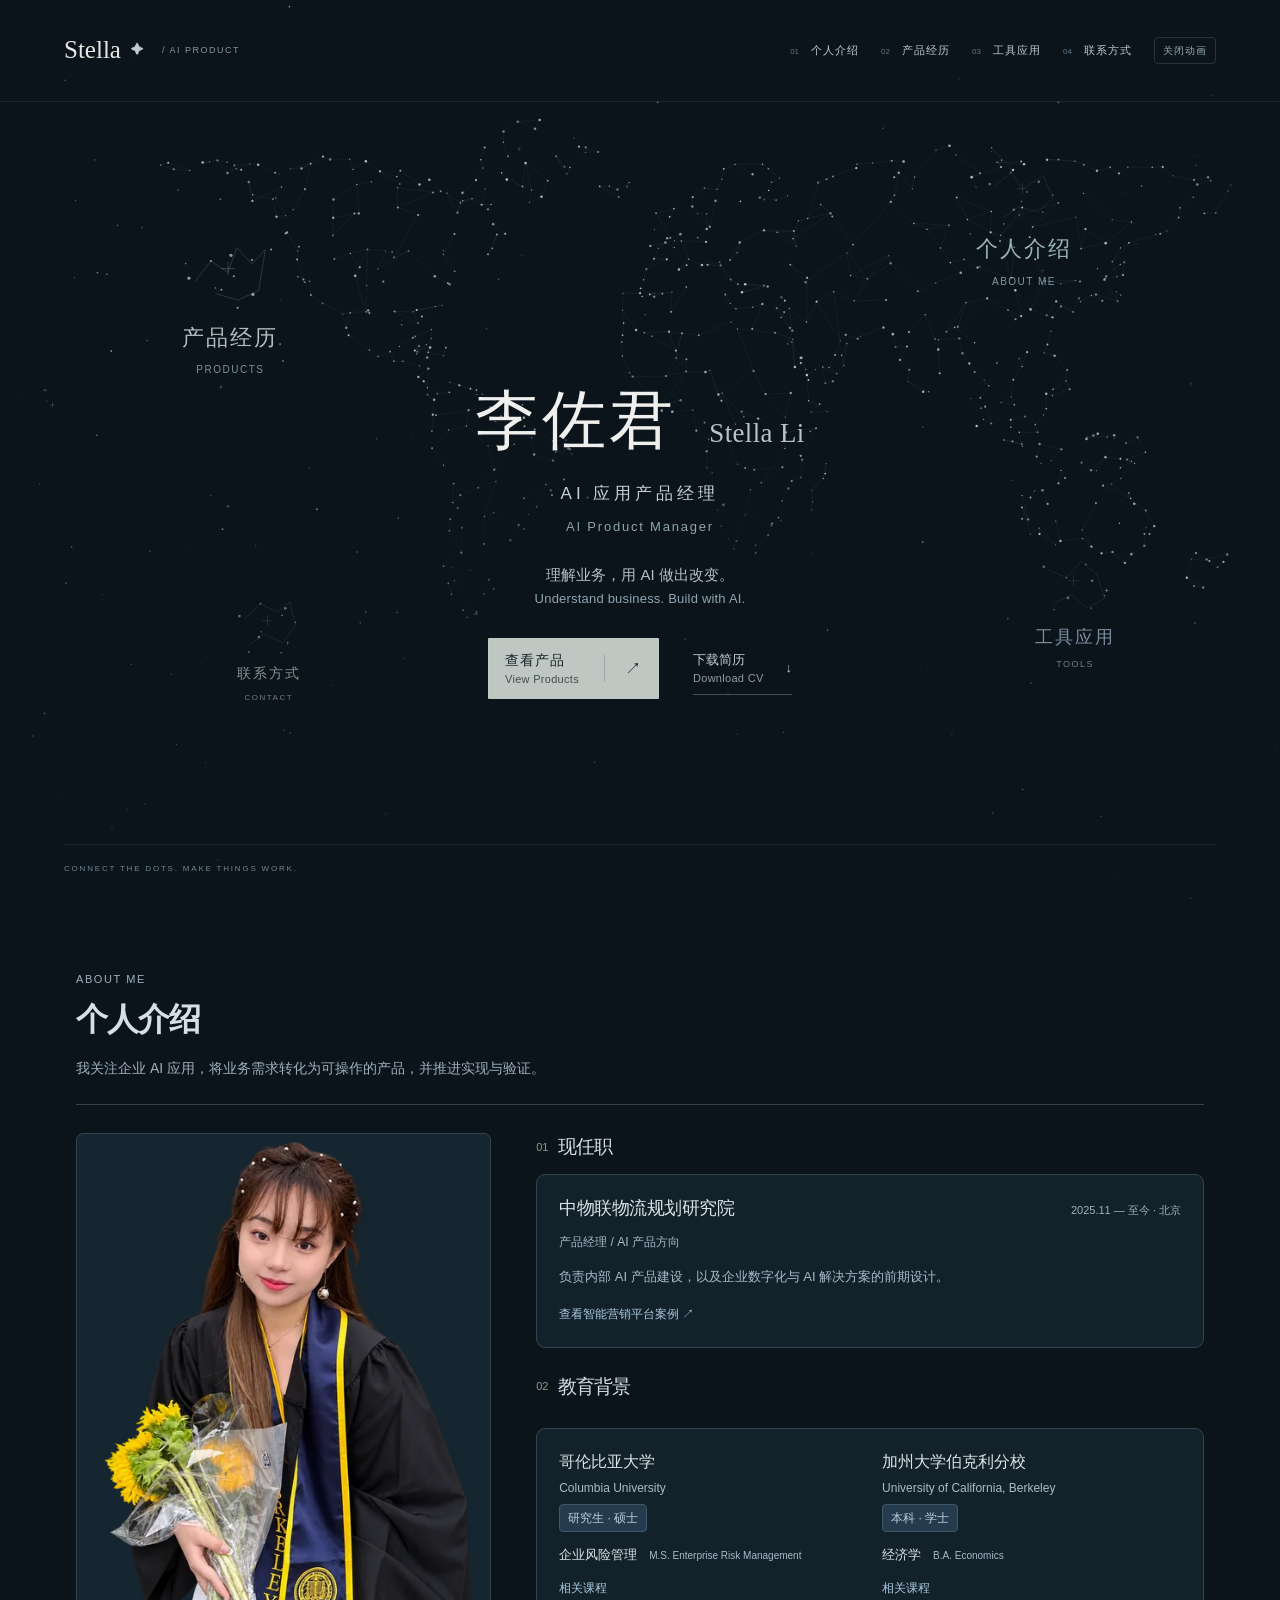
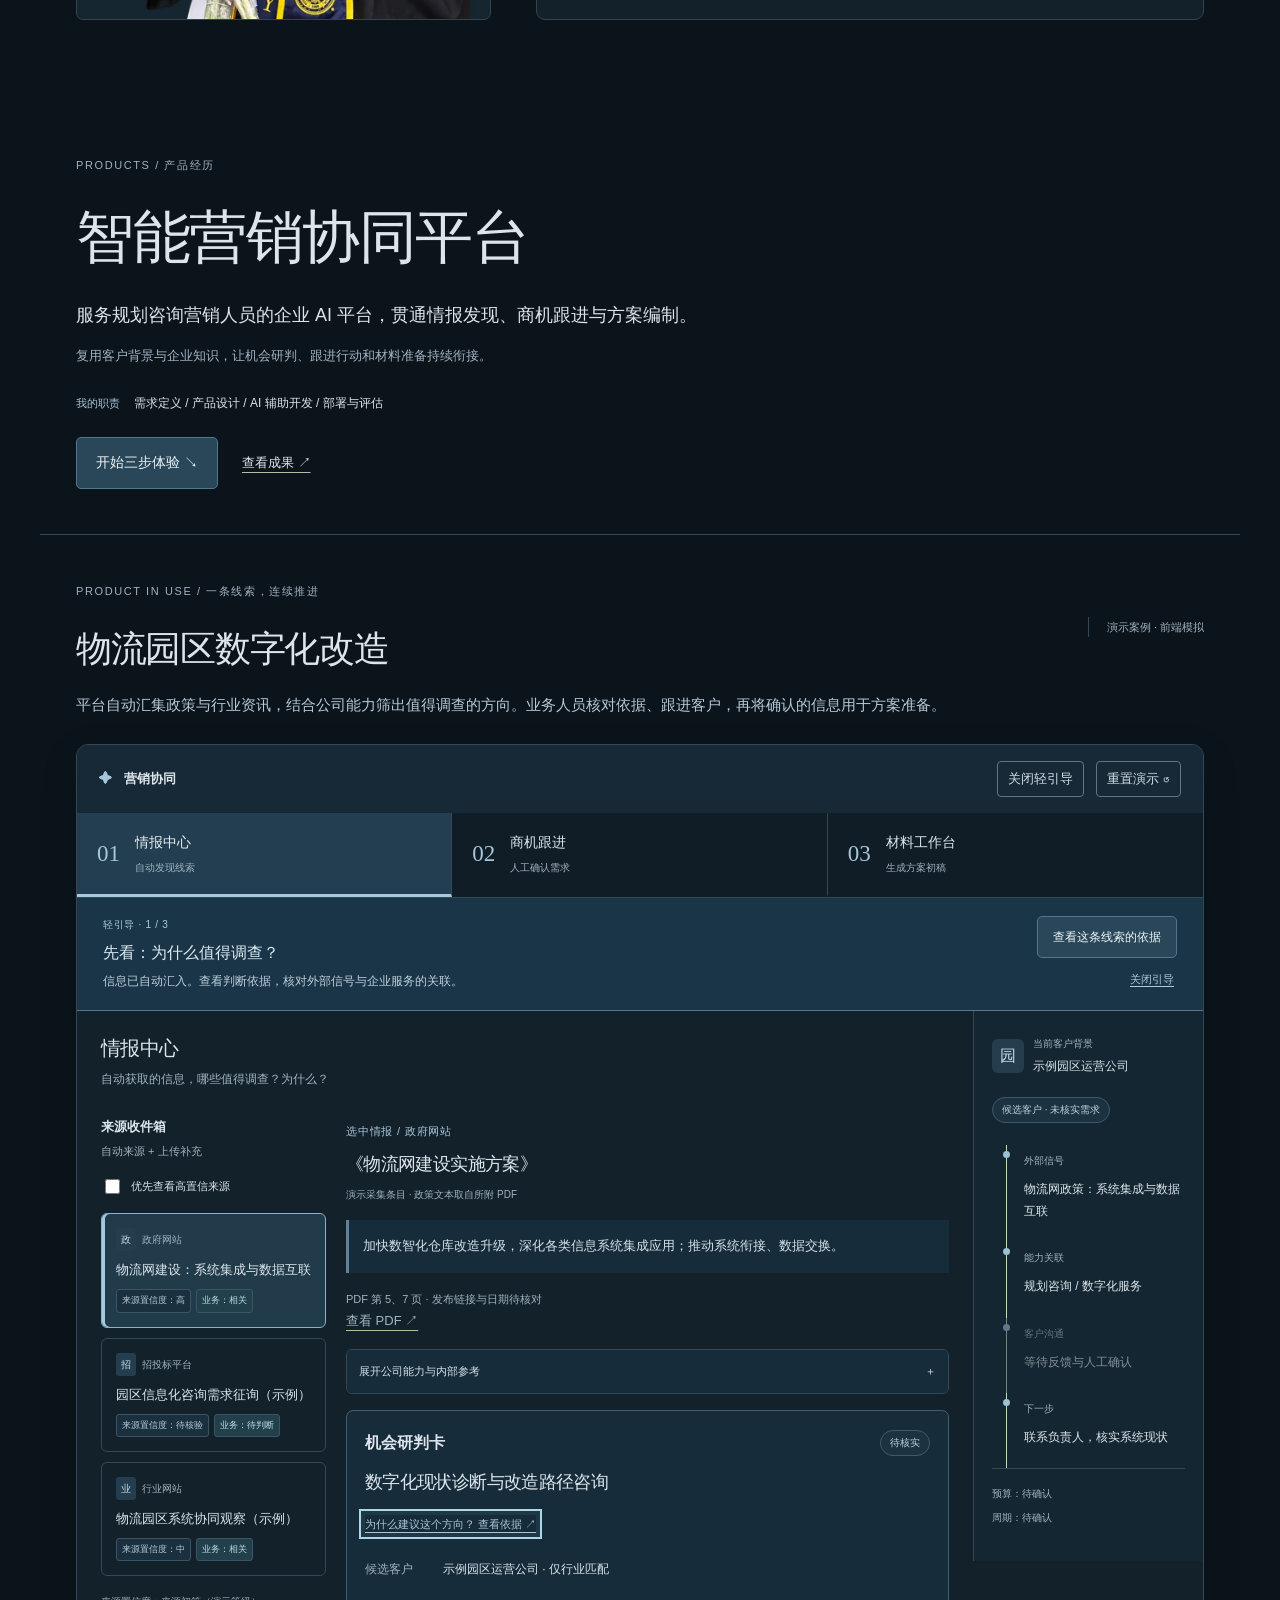
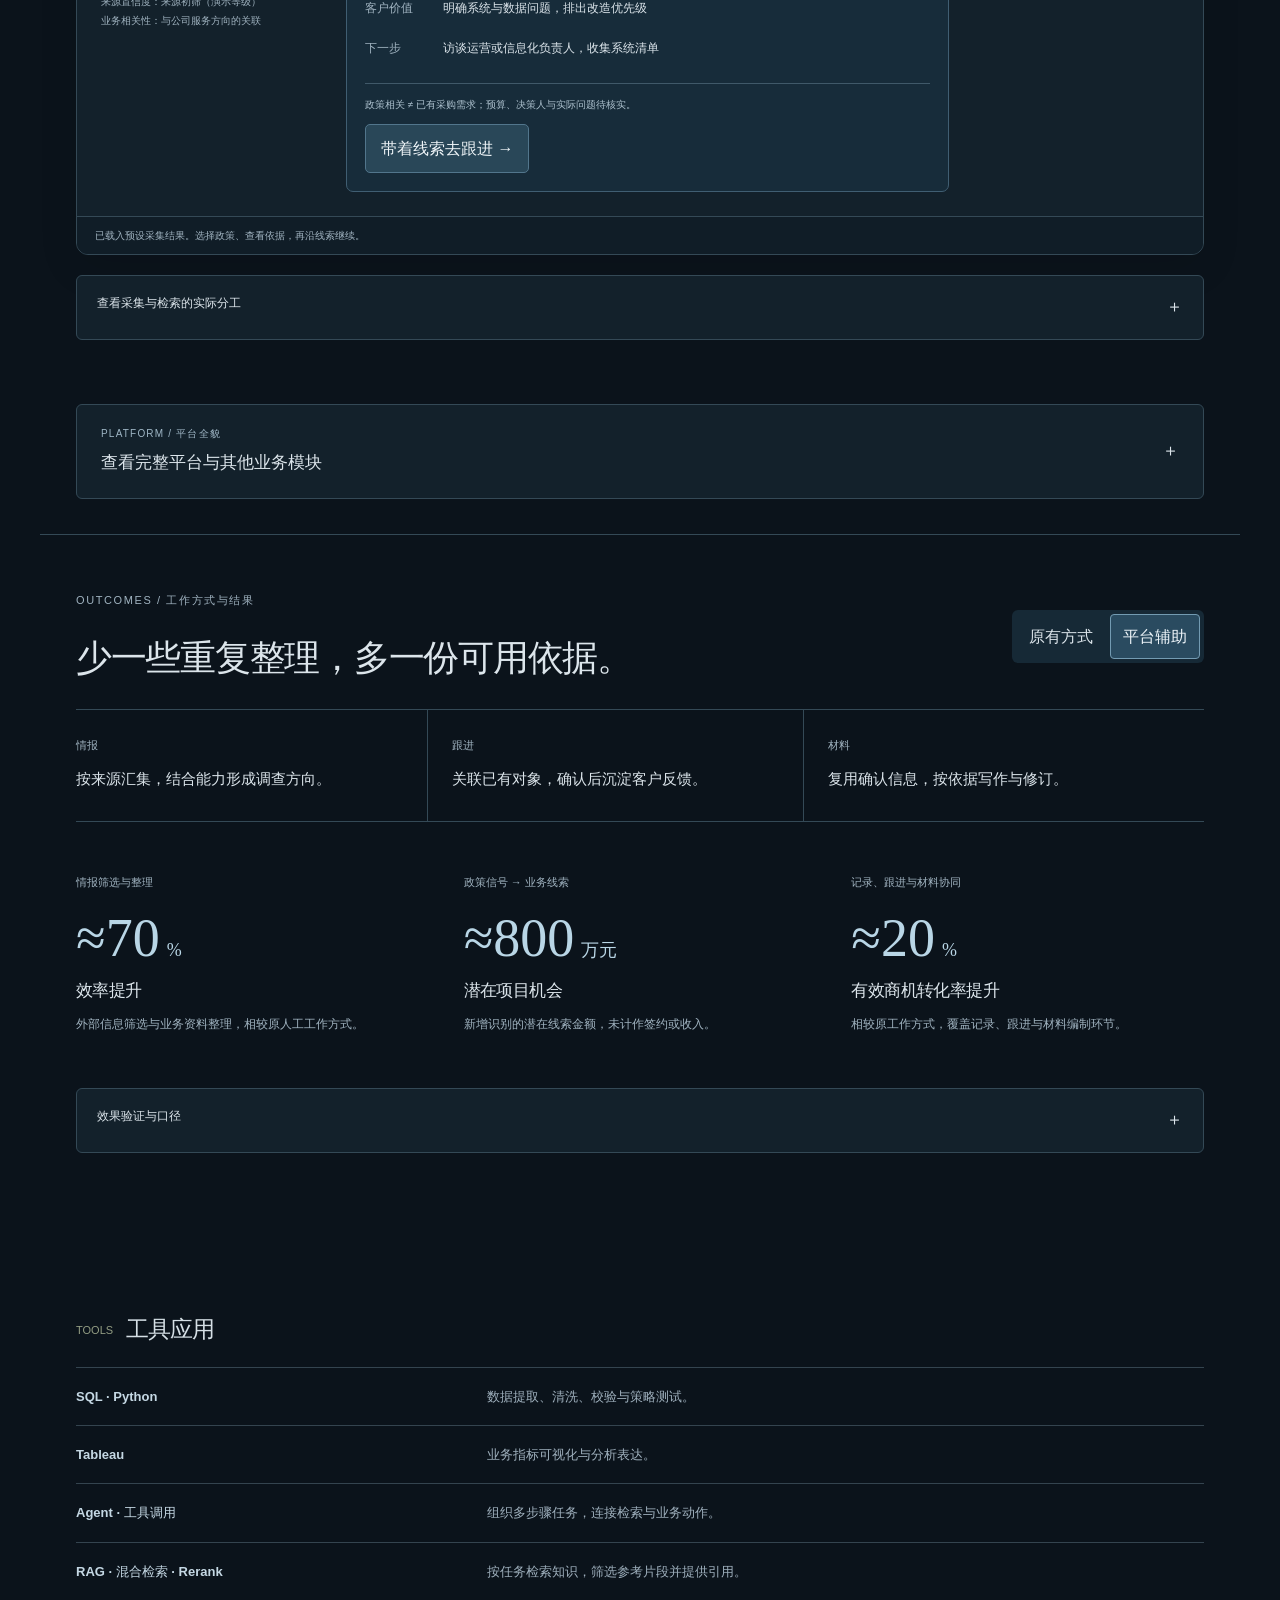
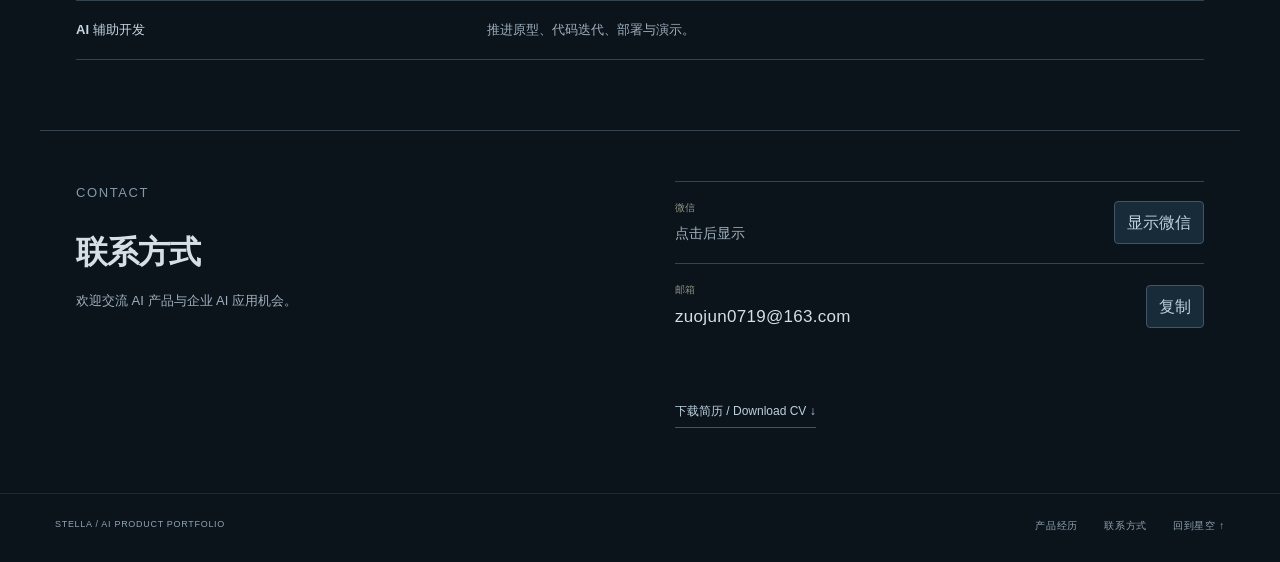
==== index.html @ 76b5fd9e "Add contextual light guidance for first-time portfolio demo readers" ====
<!DOCTYPE html>

<html lang="zh-CN"><head><meta charset="utf-8"/><meta content="width=device-width,initial-scale=1" name="viewport"/><meta content="李佐君 Stella 的 AI 产品作品集。了解我的背景、产品思考与智能营销协同平台实践。" name="description"/><title>李佐君 Stella · AI 产品作品集</title><link href="data:image/svg+xml,%3Csvg xmlns='http://www.w3.org/2000/svg' viewBox='0 0 100 100'%3E%3Crect width='100' height='100' rx='25' fill='%23152536'/%3E%3Ctext x='50' y='68' text-anchor='middle' font-size='65' fill='%23d1f288'%3ES%3C/text%3E%3C/svg%3E" rel="icon"/><link href="style.css" rel="stylesheet"/><link href="theme.css" rel="stylesheet"/><link href="case-study.css" rel="stylesheet"/><link href="profile.css" rel="stylesheet"/><link href="star-cover.css" rel="stylesheet"/><link href="mist-theme.css" rel="stylesheet"/><link href="single-page.css?v=20261027-light-guide" rel="stylesheet"/></head>
<body class="cover-page star-home single-page"><a class="sky-skip" href="#main">跳转至主要内容</a><div aria-hidden="true" class="star-layer"><canvas id="world-stars"></canvas></div><main id="main"><div class="night-stage" id="night-stage"><header class="sky-header"><button aria-label="Stella 标识：查看 S 星座彩蛋" class="sky-brand" id="constellation-mark"><span>Stella</span><i aria-hidden="true">✦</i><small>/ AI PRODUCT</small></button><nav aria-label="首页导航"><a href="#about-me"><span>01</span> 个人介绍</a><a href="#case"><span>02</span> 产品经历</a><a href="#tools"><span>03</span> 工具应用</a><a href="#contact"><span>04</span> 联系方式</a></nav></header><section aria-label="世界星图封面" class="sky-hero"><div class="sky-copy"><h1>李佐君 <span>Stella Li</span></h1><p class="sky-role">AI 应用产品经理<span lang="en">AI Product Manager</span></p><div class="sky-intro"><p>理解业务，用 AI 做出改变。<span lang="en">Understand business. Build with AI.</span></p></div><div class="sky-actions"><a class="sky-primary" href="#case"><strong class="action-copy">查看产品<small lang="en">View Products</small></strong><span>↗</span></a><a class="sky-resume" download="李佐君-中文简历.pdf" href="assets/stella-product-manager-resume.pdf?v=20261027"><strong class="action-copy">下载简历<small lang="en">Download CV</small></strong><span>↓</span></a></div></div><nav aria-label="探索个人作品集" class="star-portals"><a aria-label="联系方式" class="star-portal portal-career portal-contact" href="#contact"><svg aria-hidden="true" class="portal-starmap" viewbox="0 0 100 90"><path d="M18 35 L39 15 L61 26 L77 13 L84 43 L68 65 L43 54 L24 69"></path><circle cx="18" cy="35" r="1.7" style="--scatter-x:-6px;--scatter-y:-4px"></circle><circle cx="39" cy="15" r="1.1" style="--scatter-x:0px;--scatter-y:0px"></circle><circle cx="61" cy="26" r="1.1" style="--scatter-x:6px;--scatter-y:4px"></circle><circle cx="77" cy="13" r="1.7" style="--scatter-x:-6px;--scatter-y:8px"></circle><circle cx="84" cy="43" r="1.1" style="--scatter-x:0px;--scatter-y:-4px"></circle><circle cx="68" cy="65" r="1.1" style="--scatter-x:6px;--scatter-y:0px"></circle><circle cx="43" cy="54" r="1.7" style="--scatter-x:-6px;--scatter-y:4px"></circle><circle cx="24" cy="69" r="1.1" style="--scatter-x:0px;--scatter-y:8px"></circle><path class="portal-spark" d="M48 30v14M41 37h14"></path></svg><span class="portal-label"><b>联系方式</b><small>CONTACT</small></span><span aria-hidden="true" class="portal-enter">↗</span></a><a aria-label="产品经历" class="star-portal portal-projects" href="#case"><svg aria-hidden="true" class="portal-starmap" viewbox="0 0 100 90"><path d="M13 51 L30 29 L48 41 L57 15 L73 32 L87 17 L80 60 L58 70 L35 63"></path><circle cx="13" cy="51" r="1.7" style="--scatter-x:-6px;--scatter-y:-4px"></circle><circle cx="30" cy="29" r="1.1" style="--scatter-x:0px;--scatter-y:0px"></circle><circle cx="48" cy="41" r="1.1" style="--scatter-x:6px;--scatter-y:4px"></circle><circle cx="57" cy="15" r="1.7" style="--scatter-x:-6px;--scatter-y:8px"></circle><circle cx="73" cy="32" r="1.1" style="--scatter-x:0px;--scatter-y:-4px"></circle><circle cx="87" cy="17" r="1.1" style="--scatter-x:6px;--scatter-y:0px"></circle><circle cx="80" cy="60" r="1.7" style="--scatter-x:-6px;--scatter-y:4px"></circle><circle cx="58" cy="70" r="1.1" style="--scatter-x:0px;--scatter-y:8px"></circle><circle cx="35" cy="63" r="1.1" style="--scatter-x:6px;--scatter-y:-4px"></circle><path class="portal-spark" d="M48 30v14M41 37h14"></path></svg><span class="portal-label"><b>产品经历</b><small>PRODUCTS</small></span><span aria-hidden="true" class="portal-enter">↗</span></a><a aria-label="工具应用" class="star-portal portal-tools" href="#tools"><svg aria-hidden="true" class="portal-starmap" viewbox="0 0 100 90"><path d="M16 23 L39 33 L58 12 L78 29 L88 60 L65 72 L47 55 L23 66"></path><circle cx="16" cy="23" r="1.7" style="--scatter-x:-6px;--scatter-y:-4px"></circle><circle cx="39" cy="33" r="1.1" style="--scatter-x:0px;--scatter-y:0px"></circle><circle cx="58" cy="12" r="1.1" style="--scatter-x:6px;--scatter-y:4px"></circle><circle cx="78" cy="29" r="1.7" style="--scatter-x:-6px;--scatter-y:8px"></circle><circle cx="88" cy="60" r="1.1" style="--scatter-x:0px;--scatter-y:-4px"></circle><circle cx="65" cy="72" r="1.1" style="--scatter-x:6px;--scatter-y:0px"></circle><circle cx="47" cy="55" r="1.7" style="--scatter-x:-6px;--scatter-y:4px"></circle><circle cx="23" cy="66" r="1.1" style="--scatter-x:0px;--scatter-y:8px"></circle><path class="portal-spark" d="M48 30v14M41 37h14"></path></svg><span class="portal-label"><b>工具应用</b><small>TOOLS</small></span><span aria-hidden="true" class="portal-enter">↗</span></a><a aria-label="个人介绍" class="star-portal portal-capabilities portal-personal" href="#about-me"><svg aria-hidden="true" class="portal-starmap" viewbox="0 0 100 90"><path d="M12 35 L33 16 L48 37 L75 20 L87 49 L68 67 L43 60 L24 74"></path><circle cx="12" cy="35" r="1.7" style="--scatter-x:-6px;--scatter-y:-4px"></circle><circle cx="33" cy="16" r="1.1" style="--scatter-x:0px;--scatter-y:0px"></circle><circle cx="48" cy="37" r="1.1" style="--scatter-x:6px;--scatter-y:4px"></circle><circle cx="75" cy="20" r="1.7" style="--scatter-x:-6px;--scatter-y:8px"></circle><circle cx="87" cy="49" r="1.1" style="--scatter-x:0px;--scatter-y:-4px"></circle><circle cx="68" cy="67" r="1.1" style="--scatter-x:6px;--scatter-y:0px"></circle><circle cx="43" cy="60" r="1.7" style="--scatter-x:-6px;--scatter-y:4px"></circle><circle cx="24" cy="74" r="1.1" style="--scatter-x:0px;--scatter-y:8px"></circle><path class="portal-spark" d="M48 30v14M41 37h14"></path></svg><span class="portal-label"><b>个人介绍</b><small>ABOUT ME</small></span><span aria-hidden="true" class="portal-enter">↗</span></a></nav><div class="sky-bottom"><span>CONNECT THE DOTS. MAKE THINGS WORK.</span></div><p aria-live="polite" class="sr-only" id="sky-status" role="status"></p><p aria-hidden="true" class="sky-touch-hint">轻触星空，发现关联</p></section></div><section aria-label="个人介绍" class="single-profile" id="about-me"><div class="wrap profile-pages single-profile-wrap"><section id="career"><div class="detail-heading about-profile-heading"><p class="eyebrow">ABOUT ME</p><h2>个人介绍</h2><p class="about-profile-intro">我关注企业 AI 应用，将业务需求转化为可操作的产品，并推进实现与验证。</p></div><div class="about-profile-layout"><figure class="about-profile-portrait"><picture><source type="image/webp" srcset="assets/stella-portrait-480.webp 480w, assets/stella-portrait-960.webp 960w" sizes="(max-width: 360px) 270px, (max-width: 700px) 340px, (max-width: 950px) 35vw, 460px"/><img alt="李佐君的毕业照，身穿毕业礼服、手持花束" decoding="async" height="1448" loading="lazy" src="assets/stella-portrait.png" width="1086"/></picture></figure><div class="about-profile-copy"><section class="detail-section"><div class="detail-section-heading"><span>01</span><h2>现任职</h2></div><article class="career-record"><div class="record-heading"><h3>中物联物流规划研究院</h3><span>2025.11 — 至今 · 北京</span></div><p class="record-role">产品经理 / AI 产品方向</p><p>负责内部 AI 产品建设，以及企业数字化与 AI 解决方案的前期设计。</p><a class="inline-link" href="#case">查看智能营销平台案例 ↗</a></article></section><section class="detail-section"><div class="detail-section-heading"><span>02</span><h2>教育背景</h2></div><div class="education education-details"><article class="education-item"><div class="education-school"><b>哥伦比亚大学</b><span class="school-english" lang="en">Columbia University</span><em>研究生 · 硕士</em></div><div class="education-degree"><b>企业风险管理</b><small>M.S. Enterprise Risk Management</small></div><details class="course-details"><summary>相关课程</summary><p>运营风险管理 · 量化风险管理 · 战略风险管理</p></details></article><article class="education-item"><div class="education-school"><b>加州大学伯克利分校</b><span class="school-english" lang="en">University of California, Berkeley</span><em>本科 · 学士</em></div><div class="education-degree"><b>经济学</b><small>B.A. Economics</small></div><details class="course-details"><summary>相关课程</summary><p>数据科学基础 · 统计 · 计量经济学</p></details></article></div></section></div></div></section></div></section><section aria-label="产品经历：智能营销协同平台" class="product-case inline-project"><section class="wrap result-hero" id="case">
<div class="hero-copy"><p class="eyebrow">PRODUCTS / 产品经历</p><h1>智能营销协同平台</h1><p class="hero-definition">服务规划咨询营销人员的企业 AI 平台，贯通情报发现、商机跟进与方案编制。</p><p class="hero-value">复用客户背景与企业知识，让机会研判、跟进行动和材料准备持续衔接。</p><div class="role-strip"><small>我的职责</small><span>需求定义 / 产品设计 / AI 辅助开发 / 部署与评估</span></div><div class="actions"><a class="solid" data-start-demo="" href="#experience">开始三步体验 ↘</a><a class="quiet-link" href="#impact">查看成果 ↗</a></div></div>
</section><section class="wrap demo-section" id="experience"><div class="section-heading"><div><p class="eyebrow">PRODUCT IN USE / 一条线索，连续推进</p><h2>物流园区数字化改造</h2></div><p class="demo-caption">演示案例 · 前端模拟</p></div>
<p class="experience-intro">平台自动汇集政策与行业资讯，结合公司能力筛出值得调查的方向。业务人员核对依据、跟进客户，再将确认的信息用于方案准备。</p><div class="product-shell" id="demo-shell">
<div class="app-topbar"><b><span class="app-mark">✦</span> 营销协同</b><div class="demo-controls"><button id="start-tour" type="button" aria-pressed="true" aria-controls="light-help">关闭轻引导</button><button id="reset-demo">重置演示 ↺</button></div></div>

<div aria-label="业务任务" class="step-tabs" role="tablist"><button aria-controls="step-panel-0" aria-selected="true" data-step="0" id="step-tab-0" role="tab"><span>01</span><b>情报中心</b><small>自动发现线索</small></button><button aria-controls="step-panel-1" aria-selected="false" data-step="1" id="step-tab-1" role="tab" tabindex="-1"><span>02</span><b>商机跟进</b><small>人工确认需求</small></button><button aria-controls="step-panel-2" aria-selected="false" data-step="2" id="step-tab-2" role="tab" tabindex="-1"><span>03</span><b>材料工作台</b><small>生成方案初稿</small></button></div>
<aside class="light-help" id="light-help" aria-label="当前操作提示"><div class="light-help-copy"><small id="help-step">轻引导 · 1 / 3</small><b id="help-title"></b><p id="help-detail" aria-live="polite"></p></div><div class="light-help-actions"><button class="small-solid" id="help-action" type="button"></button><button class="help-dismiss" id="help-dismiss" type="button">关闭引导</button></div></aside><div class="app-body"><div class="task-area">
<section aria-labelledby="step-tab-0" class="task-panel" id="step-panel-0" role="tabpanel"><div class="task-heading"><div><h3>情报中心</h3><p>自动获取的信息，哪些值得调查？为什么？</p></div></div><div class="intel-grid"><div class="signal-inbox"><div class="inbox-heading"><b>来源收件箱</b><span class="tiny">自动来源 + 上传补充</span></div><label class="source-filter"><input id="source-filter" type="checkbox"/>优先查看高置信来源</label><div aria-label="情报列表" id="signal-list"></div><p class="legend-note"><b>来源置信度</b>：来源初筛（演示等级）<br/><b>业务相关性</b>：与公司服务方向的关联</p></div><div class="signal-detail"><div id="signal-content"></div><div class="evidence-area" id="evidence-area"><button aria-controls="evidence-content" aria-expanded="false" class="evidence-toggle" id="toggle-evidence">展开公司能力与内部参考 <span>＋</span></button><div hidden="" id="evidence-content"><div class="evidence-node" id="capability-node"><small>固定背景 / 公司能力</small><p>规划咨询与数字化服务。</p></div><svg aria-hidden="true" class="evidence-connector" viewbox="0 0 300 32"><path d="M20 0v15h260v17M150 15v17" fill="none" stroke="currentColor" stroke-dasharray="4 3" stroke-width="1.5"></path></svg><div class="evidence-node" id="method-node"><small>按需参考 / 演示方法片段</small><p>先盘点作业流程、系统接口和重复录入，再讨论分期改造范围。</p></div><p class="tiny">情报初筛匹配能力与候选客户；后续业务分析按需检索相关资料。</p></div></div><article class="opportunity-result" id="intel-result"><div class="result-heading"><b>机会研判卡</b><span class="pill">待核实</span></div><h4 id="opportunity-title">数字化现状诊断与改造路径咨询</h4><button aria-expanded="false" class="conclusion-link" id="conclusion-proof">为什么建议这个方向？ 查看依据 ↗</button><dl class="mini-dl"><div><dt>候选客户</dt><dd>示例园区运营公司 · 行业匹配</dd></div><div><dt>客户价值</dt><dd>明确系统与数据问题，排出改造优先级</dd></div><div><dt>下一步</dt><dd>访谈运营或信息化负责人，收集系统清单</dd></div></dl><p class="boundary">政策相关 ≠ 已有采购需求；预算、决策人与实际问题待核实。</p><button class="small-solid" data-go="1">带着线索去跟进 →</button></article></div></div></section>
<section aria-labelledby="step-tab-1" class="task-panel" hidden="" id="step-panel-1" role="tabpanel"><div class="task-heading"><div><h3>商机跟进</h3><p>客户反馈了什么，下一步如何调整？</p></div><span class="pill">复用已有客户与商机</span></div><div class="task-handoff" id="handoff-1" aria-label="本阶段复用的信息"><div class="handoff-heading"><span aria-hidden="true">↳</span><b id="handoff-title-1"></b></div><dl id="handoff-fields-1"></dl></div><div class="follow-layout"><div class="feedback-pane"><small class="kicker">选择一条客户反馈</small><div aria-label="客户反馈" class="feedback-options" id="feedback-choices" role="group"><button aria-pressed="false" data-feedback="visit"><span>01</span>有兴趣，先安排访谈。</button><button aria-pressed="false" data-feedback="hold"><span>02</span>已有供应商，暂时不推进。</button><button aria-pressed="false" data-feedback="diagnose"><span>03</span>想先梳理系统和数据问题。</button></div><div class="link-record"><small>关联已有记录</small><b>示例园区运营公司</b><span>商机：园区数字化咨询</span><span>负责人：业务人员 A</span></div></div><div class="follow-draft"><div class="draft-top"><b>本次跟进草稿</b><span class="pill" id="draft-status">等待客户反馈</span></div><dl class="mini-dl" id="follow-fields"><div><dt>需求摘要</dt><dd>选择左侧反馈，查看内容变化。</dd></div><div><dt>待核实项</dt><dd>实际需求、改造安排、预算与决策人。</dd></div><div><dt>建议行动</dt><dd>待客户反馈。</dd></div></dl><div class="confirm-zone"><small>人工确认</small><p>核对对象与本次新增内容后，更新已有跟进记录。</p><button class="small-solid" disabled="" id="confirm-followup">确认跟进记录</button></div><div class="confirmation-result" hidden="" id="confirmation-result"></div><button class="text-action" data-go="2" disabled="" id="to-materials">复用已确认背景，准备材料 →</button></div></div></section>
<section aria-labelledby="step-tab-2" class="task-panel" hidden="" id="step-panel-2" role="tabpanel"><div class="task-heading"><div><h3>材料工作台</h3><p>把已确认需求和参考资料写进方案。</p></div><span class="pill" id="material-state">等待确认背景</span></div><div class="task-handoff" id="handoff-2" aria-label="本阶段复用的信息"><div class="handoff-heading"><span aria-hidden="true">↳</span><b id="handoff-title-2"></b></div><dl id="handoff-fields-2"></dl></div><div class="material-gate" id="material-gate"><b>先确认一条客户反馈</b><p>材料使用已确认记录，避免把机会推测写成客户事实。</p><button class="small-solid" data-go="1">去确认跟进 →</button></div><div hidden="" id="material-workspace"><div class="material-layout"><aside class="material-sources"><small class="kicker">资料依据</small><button class="reference-source" data-document-source="policy" id="source-policy"><small>① 政策 / 第 5、7 页</small><b>系统集成与数据互联</b><span>《物流网建设实施方案》</span></button><button class="reference-source" data-document-source="feedback" id="source-feedback"><small>② 已确认沟通</small><b id="material-feedback-title"></b><span>来自商机跟进，无需重新输入</span></button><div class="template-note"><small>模板 / 只提供结构</small><p>背景 → 工作内容 → 交付安排</p></div></aside><div class="document-panel"><div class="document-toolbar"><b id="document-name">园区数字化咨询建议书</b><span class="tiny">正文预览</span></div><div aria-label="建议书章节" class="chapter-tabs" role="tablist"><button aria-controls="chapter-panel" aria-selected="false" data-chapter="0" id="chapter-tab-0" role="tab" tabindex="-1">项目背景</button><button aria-controls="chapter-panel" aria-selected="true" data-chapter="1" id="chapter-tab-1" role="tab">工作内容</button><button aria-controls="chapter-panel" aria-selected="false" data-chapter="2" id="chapter-tab-2" role="tab" tabindex="-1">交付安排</button></div><article aria-labelledby="chapter-tab-1" class="document-paper" id="chapter-panel" role="tabpanel" tabindex="0"><small id="document-chapter-label"></small><h4 id="document-chapter-title"></h4><p id="document-context"></p><div class="body-citations"><button aria-label="查看正文政策依据" class="cite" data-document-source="policy">① 政策依据</button><button aria-label="查看正文沟通依据" class="cite" data-document-source="feedback">② 沟通记录</button></div><div aria-live="polite" class="source-inspector" id="source-inspector" role="status"></div><div id="rewrite-block"><div class="rewrite-command"><small>定向改写要求</small><p>“写清楚调研哪些环节、形成什么成果，先不承诺建设系统。”</p></div><p class="editable-paragraph" id="document-paragraph"></p><button class="rewrite-button" id="rewrite-paragraph">演示改写这一段 ↗</button><p class="tiny" id="rewrite-note"></p></div><div class="document-pending"><span>预算 <b>待补充</b></span><span>周期 <b>待补充</b></span></div></article></div></div></div></section>
</div><aside aria-label="当前客户背景" class="customer-context"><button aria-controls="context-timeline" aria-expanded="false" class="context-toggle" id="toggle-context">展开背景 ＋</button><div class="context-top"><span class="context-icon">园</span><div><small>当前客户背景</small><b>示例园区运营公司</b></div></div><span class="pill" id="context-state">候选客户 · 未核实需求</span><ol class="context-timeline" id="context-timeline"><li><small>外部信号</small><p id="context-signal">物流网政策：系统集成与数据互联</p></li><li><small>能力关联</small><p>规划咨询 / 数字化服务</p></li><li class="context-pending" id="context-confirmed"><small>客户沟通</small><p id="context-feedback">等待反馈与人工确认</p></li><li><small>下一步</small><p id="context-action">联系负责人，核实系统现状</p></li></ol><div class="context-footer"><span>预算：待确认</span><span>周期：待确认</span></div><p class="tiny"></p></aside></div>
<div class="app-status"><span aria-live="polite" id="demo-status" role="status">已载入演示信息。选择一条政策，查看业务关联。</span></div>
</div><details class="implementation"><summary>查看采集与检索的实际分工 <span>＋</span></summary><div class="implementation-grid"><div><b>获取与沉淀</b><p>配置目标栏目 → 提取文章链接与正文 → 摘要、链接去重 → 分类存储。权威来源按配置入库，行业资讯用于简报，机会公告进入情报中心；上传资料补充输入。</p><small>保留标题、摘要、正文、原文链接、来源分类与日期。可检索正文切片并建立向量索引。</small></div><div><b>匹配与研判</b><p>初筛固定提供能力摘要；客户按名称、地区、行业匹配。后续商机与材料任务按需调用关键词＋向量混合检索，再用 rerank 重排参考片段。</p><small>演示收件箱用于说明多渠道入口；当前采集以配置的政府、行业栏目及机会公告为主，招投标信息可通过指定来源或上传补充。</small></div></div></details></section><section aria-label="平台全貌" class="wrap platform-section" id="platform"><details class="platform-disclosure"><summary><span><small>PLATFORM / 平台全貌</small><b>查看完整平台与其他业务模块</b></span><span aria-hidden="true" class="platform-expand">＋</span></summary><div class="platform-map"><div class="platform-business"><div class="platform-lane-label"><small>01 / 业务经营</small><b>业务对象与进度</b></div><ol aria-label="业务主干" class="platform-spine"><li><b>客户管理</b><span>基础信息与联系记录</span></li><li><b>商机管理</b><span>阶段与需求跟进</span></li><li><b>项目管理</b><span>执行进度</span></li><li><b>回款管理</b><span>开票、到账与回款进度</span></li></ol><p class="platform-task-note">跟进待办：明确负责人，衔接后续行动。</p></div><div class="platform-support"><article><small>02 / 情报与知识</small><h3>获取信息，积累可复用背景</h3><ul><li>情报中心</li><li>每日资讯</li><li>知识库</li><li>经验库</li><li>案例模板</li></ul></article><article><small>03 / 智能协作</small><h3>围绕具体任务分析与产出</h3><ul><li>AI 对话</li><li>材料工作台</li><li>会议纪要</li><li>简报与汇报</li></ul></article><article><small>04 / 经营管理</small><h3>汇总投入、状态与审核事项</h3><ul><li>工时分配</li><li>数据看板</li><li>内容审核</li></ul></article></div><div class="platform-demo-scope"><div><small>下方重点体验</small><p>情报中心 <span aria-hidden="true">→</span> 商机跟进 <span aria-hidden="true">→</span> 材料工作台</p></div><a href="#experience">沿一条线索体验 <span aria-hidden="true">↓</span></a></div></div></details></section><section class="wrap impact-section" id="impact"><div class="section-heading"><div><p class="eyebrow">OUTCOMES / 工作方式与结果</p><h2>少一些重复整理，多一份可用依据。</h2></div><div aria-label="工作方式" class="comparison-toggle" role="group"><button aria-pressed="false" id="before-mode">原有方式</button><button aria-pressed="true" id="after-mode">平台辅助</button></div></div><div class="work-comparison" id="work-comparison"><div><span>情报</span><p>按来源汇集，结合能力形成调查方向。</p></div><div><span>跟进</span><p>关联已有对象，确认后沉淀客户反馈。</p></div><div><span>材料</span><p>复用确认信息，按依据写作与修订。</p></div></div><div class="metrics"><article><small>情报筛选与整理</small><strong>≈70<span>%</span></strong><h3>效率提升</h3><p>外部信息筛选与业务资料整理，相较原人工工作方式。</p></article><article><small>政策信号 → 业务线索</small><strong>≈800<span>万元</span></strong><h3>潜在项目机会</h3><p>新增识别的潜在线索金额，未计作签约或收入。</p></article><article><small>记录、跟进与材料协同</small><strong>≈20<span>%</span></strong><h3>有效商机转化率提升</h3><p>相较原工作方式，覆盖记录、跟进与材料编制环节。</p></article></div><details><summary>效果验证与口径 <span>＋</span></summary><p>70% 为情报筛选与整理的效率提升，不换算为耗时下降；20% 为转化率增幅，不改写为百分点。以上为项目整体结果，未将结果归因于单一 AI 功能。</p><p>围绕任务完成度、信息准确性、产物可用性及业务效率检查；对创建意图、同名客户复用、上下文传递维护回归用例。</p></details></section></section><section aria-label="工具应用" class="single-profile single-tools"><div class="wrap profile-pages single-profile-wrap"><section class="compact-tools" id="tools"><div class="detail-section-heading"><span>TOOLS</span><h2>工具应用</h2></div><dl><div><dt>SQL · Python</dt><dd>数据提取、清洗、校验与策略测试。</dd></div><div><dt>Tableau</dt><dd>业务指标可视化与分析表达。</dd></div><div><dt>Agent · 工具调用</dt><dd>组织多步骤任务，连接检索与业务动作。</dd></div><div><dt>RAG · 混合检索 · Rerank</dt><dd>按任务检索知识，筛选参考片段并提供引用。</dd></div><div><dt>AI 辅助开发</dt><dd>推进原型、代码迭代、部署与演示。</dd></div></dl></section></div></section><section class="single-contact wrap" id="contact"><div><p class="eyebrow">CONTACT</p><h2>联系方式</h2><p>欢迎交流 AI 产品与企业 AI 应用机会。</p></div><div class="single-contact-options"><div class="contact-row"><div><small>微信</small><b id="wechat-value" hidden="">stellaaa000</b><span class="contact-placeholder" id="wechat-placeholder">点击后显示</span></div><button aria-label="显示微信号" aria-controls="wechat-value" aria-expanded="false" class="copy-contact" data-reveal-wechat="" type="button">显示微信</button></div><div class="contact-row"><div><small>邮箱</small><a href="mailto:zuojun0719@163.com">zuojun0719@163.com</a></div><button aria-label="复制邮箱地址" class="copy-contact" data-copy="zuojun0719@163.com" type="button">复制</button></div><p aria-live="polite" id="contact-status" role="status"></p><a class="single-resume" download="李佐君-中文简历.pdf" href="assets/stella-product-manager-resume.pdf?v=20261027">下载简历 / Download CV ↓</a></div></section></main><footer class="home-footer"><span>STELLA / AI PRODUCT PORTFOLIO</span><div><a href="#case">产品经历</a><a href="#contact">联系方式</a><a href="#main">回到星空 ↑</a></div></footer><script src="case-study.js?v=20261026-visible-stars"></script><script src="motion.js"></script><script src="star-cover.js?v=20261026-role-position"></script><script src="single-page.js?v=20261026-contact-privacy"></script></body></html>
---- style.css ----
:root{--ink:#182c3b;--muted:#65716f;--paper:#f7f8f2;--line:#dce1d7;--green:#dbefa5;--deep:#142d32}*{box-sizing:border-box}html{scroll-behavior:smooth;scroll-padding-top:90px}body{margin:0;background:var(--paper);color:var(--ink);font-family:Inter,-apple-system,BlinkMacSystemFont,"Segoe UI","PingFang SC","Microsoft YaHei",sans-serif;line-height:1.7}a{color:inherit;text-decoration:none}button{font:inherit}a:focus-visible,button:focus-visible,summary:focus-visible{outline:3px solid #618439;outline-offset:5px}.skip{position:fixed;top:-80px;background:var(--ink);color:white;padding:12px;z-index:50}.skip:focus{top:0}.wrap{max-width:1200px;margin:auto;padding-left:36px;padding-right:36px}header{max-width:1400px;margin:auto;display:flex;justify-content:space-between;align-items:center;padding:25px 48px;border-bottom:1px solid var(--line)}.brand{font-size:20px;font-weight:800;letter-spacing:1px}.brand span{font-size:11px;letter-spacing:1.3px;font-weight:500;margin-left:8px}nav{display:flex;gap:30px;font-size:13px}nav a:hover{color:#678339}.hero{padding-top:84px;display:grid;grid-template-columns:1.08fr 1fr;gap:54px}.eyebrow{font-size:11px;letter-spacing:2px;font-weight:650;margin:0 0 24px}.dot{display:inline-block;width:7px;height:7px;border-radius:50%;background:#719044;margin-right:9px}.hero h1{font-size:clamp(40px,4.4vw,64px);letter-spacing:-3px;line-height:1.26;font-weight:650;margin:22px 0 26px}.serif{font-family:Georgia,"Songti SC","Noto Serif CJK SC",serif;font-weight:500}.hero h1 .serif{color:#67833d}.intro{font-size:16px;color:var(--muted);line-height:1.9}.actions{display:flex;gap:24px;align-items:center;margin-top:32px}.button{display:inline-flex;align-items:center;justify-content:space-between;gap:25px;padding:13px 22px;font-size:13px;border-radius:5px;transition:transform .2s}.button:hover{transform:translateY(-2px)}.dark{background:var(--ink);color:#fff}.text-link{font-size:13px;border-bottom:1px solid var(--line);padding:8px 0}.text-link span{margin-left:10px}.hero-tags{display:flex;gap:8px;flex-wrap:wrap;margin-top:40px}.hero-tags span{font-size:11px;border:1px solid var(--line);border-radius:30px;padding:4px 12px}.hero-visual{background:#e2eaee;border:1px solid #dae3ce;border-radius:12px;padding:24px 28px;position:relative;box-shadow:0 16px 50px #23342209;align-self:start}.visual-top{display:flex;justify-content:space-between;font-size:9px;letter-spacing:1.4px;color:#637157}.live{background:#d3e5b6;border-radius:20px;padding:1px 9px;letter-spacing:0}.orbit-label{font-size:21px;font-weight:600;margin:24px 0 16px}.signal{display:flex;align-items:center;gap:14px;background:var(--paper);padding:17px;border-radius:7px;border:1px solid #dce1d3}.signal b{font-size:13px}.signal small{display:block;font-size:10px;color:var(--muted);margin-top:3px}.small-icon{background:#dce5eb;width:34px;height:34px;display:grid;place-items:center;border-radius:5px}.muted{margin-left:auto;font-size:11px;color:var(--muted)}.connector{display:flex;align-items:center;justify-content:center;gap:10px;font-size:9px;color:#7b876d;padding:15px}.connector span{height:1px;width:20px;background:#a8b994}.engine{display:flex;align-items:center;gap:18px;background:var(--deep);color:#fff;border-radius:7px;padding:24px 18px}.engine-mark{font-size:44px;color:var(--green);line-height:1}.engine p{font-size:8px;letter-spacing:1.5px;color:#bad292;margin:0}.engine h3{font-size:18px;margin:7px 0}.engine small{font-size:10px;color:#bac8bf}.output-grid{display:grid;grid-template-columns:1fr 1fr;gap:12px}.output-grid>div{background:var(--paper);border:1px solid #dce1d3;border-radius:7px;padding:14px}.output-grid i{font-style:normal;margin-right:10px;color:#718b4d}.output-grid b{font-size:12px}.output-grid small{display:block;font-size:9px;color:var(--muted);margin-top:6px}.visual-note{font-size:9px;text-align:right;color:#7b876d;margin:16px 0 0}.hero-bottom{grid-column:1/-1;display:flex;align-items:center;gap:25px;border-bottom:1px solid var(--line);padding:18px 0 26px;margin-top:5px;font-size:10px;letter-spacing:1px;color:var(--muted)}.hero-bottom a{margin-left:auto;font-size:20px}.case{padding-top:80px;padding-bottom:75px}.section-head{display:flex;align-items:center;justify-content:space-between;gap:16px;margin-bottom:15px}.section-head .eyebrow{margin:0}.pill{font-size:10px;background:#e2e9ee;padding:5px 12px;border-radius:30px;color:#62764d}h2{font-size:36px;letter-spacing:-1px;line-height:1.45;margin:15px 0}h3{font-size:23px;line-height:1.6;letter-spacing:-.5px;margin:13px 0}.section-intro{color:var(--muted);font-size:15px;margin-bottom:35px}.meta{display:grid;grid-template-columns:repeat(3,1fr);gap:20px;border-top:1px solid var(--line);border-bottom:1px solid var(--line);padding:21px 0}.meta small{display:block;font-size:10px;color:var(--muted);margin-bottom:6px}.meta b{font-size:12px;font-weight:500}.case-columns{display:grid;grid-template-columns:1fr 1fr;gap:100px;padding:44px 0}.label{font-size:10px;letter-spacing:1.5px;color:#75845e;font-weight:600;margin:0 0 13px}.case-columns p:not(.label){font-size:13px;color:var(--muted)}.solution{border-left:1px solid var(--line);padding-left:42px}.response-row{display:flex;gap:20px;padding:13px 0;border-bottom:1px solid var(--line);font-size:12px}.response-row b{flex-shrink:0;color:#5f7938}.response-row span{color:var(--muted)}.results{display:grid;grid-template-columns:repeat(3,1fr);gap:20px;background:var(--ink);color:var(--paper);border-radius:8px;padding:32px}.results>div{border-right:1px solid #ffffff22;padding-left:12px}.results>div:last-child{border:0}.results strong{display:block;font-size:43px;font-weight:500;letter-spacing:-2px;line-height:1.4}.results em{font-size:22px;font-style:normal}.results span{font-size:11px;color:#c9d2c6}.footnote{font-size:10px;color:var(--muted);margin-top:15px;max-width:900px}.experience{padding:70px 0;background:#e5ecf0;border-top:1px solid var(--line);border-bottom:1px solid var(--line)}.demo-shell{display:grid;grid-template-columns:240px 1fr;border:1px solid #d8e0cc;border-radius:12px;background:#f4f7f9;overflow:hidden;box-shadow:0 15px 45px #23342209}.demo-sidebar{padding:28px 20px;background:#f0f4f6;display:flex;flex-direction:column;border-right:1px solid #e6ebdf}.demo-logo{font-size:23px;color:#668a3b;margin-bottom:32px}.demo-logo b{font-size:14px;color:var(--ink);margin-left:6px}.demo-sidebar>small{font-size:8px;letter-spacing:1.5px;color:#8a9481}.tabs{display:flex;flex-direction:column;gap:8px;margin-top:16px}.tabs button{border:0;background:transparent;text-align:left;font-size:10px;color:#8b9580;border-radius:6px;padding:13px 12px;cursor:pointer;display:flex;align-items:center;gap:12px}.tabs button span{font-size:12px;color:var(--ink)}.tabs button i{font-style:normal;margin-left:auto}.tabs button[aria-selected=true]{background:#dbe5eb;color:#597a2e}.sidebar-note{font-size:9px;color:#8a9481;margin-top:auto;padding-top:45px;line-height:1.9}.sidebar-note .dot{width:5px;height:5px}.demo-main{padding:30px 34px;min-height:490px}.demo-head{display:flex;justify-content:space-between;align-items:center}.demo-head h3{font-size:21px;margin:0}.demo-head small{font-size:9px;color:var(--muted)}.demo-subtitle{font-size:12px;color:var(--muted);margin:5px 0 23px}.input{background:#eef3f5;border:1px solid #e6eadf;padding:14px 18px;border-radius:6px;font-size:12px}.input small{font-size:9px;color:#7d8d68;display:block;margin-bottom:5px}.steps{display:flex;gap:8px;margin:20px 0;flex-wrap:wrap}.steps span{font-size:9px;border:1px solid #dce5cd;padding:5px 9px;border-radius:20px}.output{border:1px solid #dce5cd;border-radius:7px;padding:19px}.output-top{display:flex;justify-content:space-between;font-size:11px;font-weight:600;margin-bottom:15px}.output-top small{font-weight:400;font-size:9px;background:#e3eaef;padding:2px 8px;border-radius:15px}.output h4{font-size:13px;margin:14px 0 5px}.output p{font-size:12px;color:#687261;margin:0}.source-tags{display:flex;gap:7px;flex-wrap:wrap;margin:15px 0}.source-tags span{font-size:9px;background:#eaeff3;border-radius:3px;padding:3px 8px;color:#6a7d51}.confirm{font-size:11px;background:#ecf1f4;border-left:2px solid #b4a35c;padding:9px 12px;color:#827640}.demo-bottom{display:flex;align-items:center;gap:16px;margin-top:19px}.demo-bottom button{background:var(--ink);color:white;border:0;border-radius:4px;font-size:11px;padding:10px 15px;cursor:pointer}.demo-bottom small{color:var(--muted);font-size:9px}.thinking{padding-top:80px;padding-bottom:75px}.design-grid{display:grid;grid-template-columns:repeat(3,1fr);gap:25px}.design-grid article{border-top:1px solid #a9b59a;padding-top:19px;position:relative}.number{float:right;font-size:11px;color:#95a383}.design-grid h3{font-size:20px}.design-grid p:not(.label){font-size:12px;color:var(--muted)}.mini-flow{display:flex;gap:7px;align-items:center;margin-top:26px;font-size:10px}.mini-flow span{padding:6px 9px;background:#e4ebef;border-radius:4px}.mini-flow b{font-weight:400;color:#91a573}.card-note{font-size:10px!important;margin-top:18px}.retrieval{display:grid;grid-template-columns:1fr 1fr;gap:6px;font-size:10px;text-align:center;margin-top:24px}.retrieval span{background:#e4ebef;padding:5px;border-radius:4px}.retrieval b,.retrieval strong{grid-column:1/-1;font-weight:500}.retrieval b{color:#93a77e}.retrieval strong{background:#dfe7ec;padding:5px;border-radius:4px}.decision{display:flex;flex-wrap:wrap;gap:12px;margin-top:26px;font-size:10px}.decision span{padding:6px 12px;border:1px solid #cedabc;border-radius:4px}.decision span:last-child{background:#dce5eb}.evaluation{display:grid;grid-template-columns:1fr 1fr;gap:70px;border-top:1px solid var(--line);margin-top:55px;padding-top:40px}.evaluation p:not(.label){font-size:13px;color:var(--muted);max-width:410px}.eval-list>div{display:flex;gap:25px;font-size:11px;border-bottom:1px solid var(--line);padding:12px 0}.eval-list b{min-width:85px;font-weight:550}.eval-list span{color:var(--muted)}details{margin-top:35px;border:1px solid var(--line);border-radius:6px}summary{padding:15px 20px;font-size:12px;cursor:pointer;list-style:none;display:flex;justify-content:space-between}summary::-webkit-details-marker{display:none}summary span{font-size:17px}details[open] summary span{transform:rotate(45deg)}.details-content{padding:0 20px 12px;font-size:12px;color:var(--muted)}.ownership{background:var(--deep);color:#f7f8ef;padding:65px 0}.ownership .eyebrow{color:#a9c388}.ownership h2{font-size:31px}.ownership-grid{display:grid;grid-template-columns:repeat(4,1fr);gap:35px;margin-top:40px}.ownership-grid span{font-size:10px;color:#afc292;letter-spacing:1px}.ownership-grid h3{font-size:17px}.ownership-grid p{font-size:12px;color:#bbc8bf}.ownership-note{border-top:1px solid #ffffff22;padding-top:21px;margin-top:32px;color:#a4b5a9;font-size:10px}.about{padding-top:80px;padding-bottom:80px;display:grid;grid-template-columns:1.2fr 1fr;gap:100px}.about h2{font-size:41px}.about h2 .serif{color:#708950;font-size:36px;margin-left:12px}.about-role{font-size:13px;color:#6d834c}.about p:not(.eyebrow):not(.label):not(.about-role){font-size:13px;color:var(--muted)}.education{display:grid;grid-template-columns:1fr;gap:3px;margin-top:28px}.education span{font-size:12px;margin-top:9px}.education small{font-size:10px;color:var(--muted)}.about-card{background:#e2eaee;border-radius:8px;padding:32px 38px}.about-card h3{font-size:32px;line-height:1.65;margin:20px 0}.about-card h3 span{color:#758e50}.about-card .button{margin-top:16px}footer{border-top:1px solid var(--line);padding-top:23px!important;padding-bottom:28px!important;display:flex;justify-content:space-between;gap:20px;font-size:9px;letter-spacing:.6px;color:var(--muted)}@media(max-width:950px){header{padding:22px 28px}.wrap{padding-left:28px;padding-right:28px}.hero{gap:25px;padding-top:60px}.hero h1{font-size:47px}.hero-visual{padding:20px}.case-columns{gap:35px}.demo-shell{grid-template-columns:205px 1fr}.demo-main{padding:26px}.design-grid{gap:22px}.mini-flow{gap:4px;font-size:9px}.mini-flow span{padding:5px}.about{gap:45px}.ownership-grid{gap:22px}}@media(max-width:700px){header{padding:20px;flex-wrap:wrap;gap:16px}.brand{font-size:17px}.brand span{font-size:8px}nav{gap:19px;font-size:11px;width:100%;justify-content:space-between}.wrap{padding-left:22px;padding-right:22px}.hero{grid-template-columns:1fr;padding-top:40px;gap:35px}.hero h1{font-size:48px}.hero-tags{margin-top:26px}.hero-visual{max-width:500px;width:100%}.hero-bottom{font-size:8px;gap:14px}.hero-bottom span:nth-child(2){letter-spacing:0}.case,.thinking{padding-top:50px;padding-bottom:45px}h2{font-size:29px}.section-head{align-items:flex-start}.pill{font-size:9px}.eyebrow{font-size:9px;letter-spacing:1.5px}.section-intro{font-size:13px}.meta{gap:13px}.meta b{font-size:10px}.case-columns{grid-template-columns:1fr;gap:20px;padding:30px 0}.solution{border-left:0;padding-left:0;border-top:1px solid var(--line);padding-top:25px}.case-columns h3 br{display:none}.results{padding:22px 13px;gap:8px}.results>div{padding-left:6px}.results strong{font-size:30px}.results span{font-size:9px;display:block}.results em{font-size:16px}.experience{padding:45px 0}.demo-shell{grid-template-columns:1fr}.demo-sidebar{border-right:0;border-bottom:1px solid var(--line);padding:18px}.demo-logo{font-size:20px;margin-bottom:15px}.demo-sidebar>small,.sidebar-note{display:none}.tabs{flex-direction:row;margin-top:0;gap:5px}.tabs button{flex:1;justify-content:center;padding:10px 6px;gap:5px}.tabs button span{font-size:10px}.tabs button i{display:none}.demo-main{padding:22px 18px;min-height:0}.demo-head h3{font-size:19px}.demo-head small{font-size:8px}.demo-bottom{align-items:flex-start;gap:12px}.design-grid{grid-template-columns:1fr;gap:30px}.design-grid h3 br{display:none}.evaluation{grid-template-columns:1fr;gap:15px;margin-top:32px;padding-top:30px}.ownership{padding:45px 0}.ownership h2{font-size:27px}.ownership-grid{grid-template-columns:1fr 1fr;gap:24px;margin-top:28px}.about{grid-template-columns:1fr;gap:32px;padding-top:50px;padding-bottom:50px}.about-card h3{font-size:28px}.about-card{padding:26px}.about-card h3 br{display:none}.about-card h3{max-width:260px}.about h2{font-size:35px}footer{flex-wrap:wrap}footer span:nth-child(2){display:none}}@media(prefers-reduced-motion:reduce){html{scroll-behavior:auto}.button{transition:none}}
.business-results{display:grid;grid-template-columns:1fr 1fr;gap:24px;margin-top:24px}.business-results article{border:1px solid var(--line);padding:26px 30px;border-radius:8px;background:#e6edf1}.business-results small{font-size:9px;letter-spacing:1.4px;color:#72865a;display:block}.business-results strong{font-size:42px;font-weight:500;letter-spacing:-1px;display:block;margin-top:12px}.business-results em{font-size:18px;font-style:normal}.business-results h3{font-size:17px;margin:5px 0 10px}.business-results p{font-size:12px;color:var(--muted)}.business-results article>span{font-size:9px;color:#6b7f53;border-top:1px solid #d5dec8;padding-top:10px;display:block}.business-loop{margin-top:45px;padding:30px;background:#e6edf1;border-radius:8px}.business-loop>div>p:not(.label){font-size:12px;color:var(--muted)}.business-loop h3{font-size:24px}.loop-stages{display:grid;grid-template-columns:repeat(4,1fr);gap:24px;margin-top:25px}.loop-stages article{border-top:1px solid #bdcba9;padding-top:15px}.loop-stages span{font-size:10px;color:#778d59}.loop-stages h4{font-size:14px;margin:10px 0}.loop-stages p{font-size:11px;color:var(--muted);line-height:1.9}.skill-tags{display:flex;gap:7px;flex-wrap:wrap;margin-top:22px}.skill-tags span{padding:3px 10px;border:1px solid var(--line);border-radius:20px;font-size:10px}@media(max-width:700px){.business-results{grid-template-columns:1fr;gap:14px;margin-top:16px}.business-results article{padding:22px}.business-results strong{font-size:37px}.business-loop{padding:22px}.loop-stages{grid-template-columns:1fr 1fr;gap:20px}.tabs{flex-wrap:wrap}.tabs button{flex-basis:45%;justify-content:flex-start}.business-loop h3{font-size:22px}}
.profile-facts{display:grid;grid-template-columns:1fr 1fr;gap:22px;border-top:1px solid var(--line);padding-top:20px;margin-top:25px}.profile-facts small{display:block;font-size:10px;color:var(--muted);margin-bottom:6px}.profile-facts b{display:block;font-size:12px;font-weight:550}.profile-facts span{display:block;font-size:10px;color:var(--muted);margin-top:5px}.about h1{font-size:48px;line-height:1.4;letter-spacing:-1px;margin:15px 0}.about h1 .serif{color:#708950;font-size:42px;margin-left:12px}main>.about:first-child{padding-top:75px;padding-bottom:60px;border-bottom:1px solid var(--line)}.hero .project-heading{font-size:clamp(40px,4.4vw,64px);letter-spacing:-3px;line-height:1.26;font-weight:650;margin:22px 0 26px}.hero .project-heading .serif{color:#67833d}.cover-page{background:#e2e9ee;min-height:100vh;padding:22px}.cover-frame{background:var(--paper);border:1px solid #d7ddce;border-radius:12px;min-height:calc(100svh - 44px);display:flex;flex-direction:column;overflow:hidden}.cover-header{width:100%;max-width:none;border:0;padding:32px 48px}.cover-edition{font-size:9px;letter-spacing:1.8px;color:var(--muted)}.cover-main{width:100%;max-width:1250px;margin:auto;display:grid;grid-template-columns:1fr 1fr;align-items:center;gap:50px;padding:35px 60px 50px;flex:1}.cover-copy h1{font-size:clamp(45px,5.1vw,76px);font-weight:600;line-height:1.3;letter-spacing:-3px;margin:28px 0}.cover-copy h1 .serif{color:#708b43}.cover-name{font-size:21px;margin:28px 0 14px}.cover-name span{font-size:17px;font-family:Georgia,serif;color:#798765;margin-left:12px}.cover-intro{font-size:15px;color:var(--muted);line-height:1.9}.enter-button{margin-top:25px;min-width:205px;padding:16px 23px}.cover-path{font-size:10px;color:#89917f;letter-spacing:.6px;margin-top:22px}.cover-path span{padding:0 9px;color:#a5b491}.cover-art{position:relative;min-height:480px;display:flex;align-items:center;justify-content:center;background:#e3eaef;border:1px solid #dce5d0;border-radius:12px;isolation:isolate}.art-caption{position:absolute;top:28px;left:28px;font-size:9px;letter-spacing:1.8px;color:#7c8c68}.art-orbit{position:absolute;left:50%;top:46%;border:1px solid #bbcda0;border-radius:50%;width:335px;height:210px;transform:translate(-50%,-50%) rotate(-38deg);z-index:-1}.orbit-two{transform:translate(-50%,-50%) rotate(38deg);border-color:#cedcba;width:345px;height:220px}.art-core{background:var(--deep);width:170px;height:170px;border-radius:50%;display:flex;flex-direction:column;align-items:center;justify-content:center;box-shadow:0 16px 36px #314b2920;transform:translateY(-20px);color:#f5f8e9}.art-core>span{font-size:55px;line-height:1.1;color:#d9eda6}.art-core b{font-size:12px;letter-spacing:4px;margin:10px 0}.art-core small{font-size:6px;letter-spacing:1.2px;color:#a9be9d}.art-tag{position:absolute;font-size:11px;padding:10px 14px;border:1px solid #d6e0c9;background:#eff3f6;border-radius:6px;box-shadow:0 5px 15px #425b2510}.art-tag i{font-size:9px;font-style:normal;color:#829a58;margin-right:10px}.tag-one{left:24px;top:130px}.tag-two{right:21px;top:175px}.tag-three{left:60px;top:300px}.art-foot{position:absolute;bottom:30px;left:28px;font-size:10px;color:#7c8c68;line-height:2}.art-foot b{font-size:12px;font-weight:500;color:var(--ink)}.cover-footer{display:flex;justify-content:space-between;border-top:1px solid var(--line);margin:0 48px;padding:21px 0;font-size:9px;letter-spacing:1px;color:#879078}@media(max-width:950px){.cover-main{padding:30px 35px 45px;gap:25px}.cover-art{min-height:430px}.art-orbit{width:285px;height:180px}.orbit-two{width:295px;height:195px}.tag-one{left:12px;top:110px}.tag-two{right:10px;top:165px}.tag-three{left:35px;top:275px}.art-core{width:145px;height:145px}}@media(max-width:700px){.cover-page{padding:12px}.cover-frame{min-height:calc(100svh - 24px)}.cover-header{padding:24px}.cover-edition{display:none}.cover-main{grid-template-columns:1fr;padding:28px 24px 30px;gap:32px}.cover-copy h1{font-size:49px;margin:22px 0}.cover-copy .eyebrow{margin-bottom:16px}.cover-name{font-size:19px;margin:20px 0 12px}.cover-intro{font-size:13px}.enter-button{margin-top:18px}.cover-art{min-height:340px}.art-caption{top:20px;left:20px}.art-orbit{width:275px;height:165px;top:44%}.orbit-two{width:285px;height:185px}.art-core{transform:translateY(-20px);width:130px;height:130px}.art-core>span{font-size:42px}.tag-one{top:76px;left:14px}.tag-two{top:138px;right:12px}.tag-three{top:217px;left:26px}.art-foot{bottom:18px;left:20px;font-size:9px}.cover-footer{margin:0 24px;gap:15px;font-size:8px;letter-spacing:.3px}.cover-footer span:last-child{display:none}.about h1{font-size:40px}.about h1 .serif{font-size:35px}.hero .project-heading{font-size:43px}main>.about:first-child{padding-top:42px;padding-bottom:42px}.profile-facts{gap:15px}nav{gap:12px;font-size:10px}}
---- theme.css ----
:root{--ink:#27343d;--muted:#747570;--paper:#faf8f2;--line:#dedfd7;--green:#e4e9df;--deep:#26343c;--accent:#8d6d5b;--warm:#f0eee5}body{background:var(--paper);color:var(--ink)}.brand{display:flex;align-items:center;gap:7px}.brand .wordmark{font-family:Georgia,serif;font-size:24px;font-weight:500;letter-spacing:0;margin:0}.brand-star{font-style:normal;font-size:12px;color:var(--accent)}.brand>span:last-child{font-size:9px;color:var(--muted);letter-spacing:1.4px}nav a{transition:color .2s}nav a:hover{color:var(--accent)}.eyebrow{color:#828577;font-weight:500;letter-spacing:1.8px}.label{color:var(--accent);font-weight:550}.dot{background:#8a947c}.serif{font-family:Georgia,"Songti SC",serif}.button{border-radius:5px;padding:15px 23px;transition:transform .2s,box-shadow .2s}.dark{background:var(--ink)}.button:hover{transform:translateY(-2px);box-shadow:0 6px 20px #27343d13}.button span{transition:transform .2s}.button:hover span{transform:translate(2px,-2px)}.pill{background:#e6ecf0;color:#827463;border-radius:4px;padding:5px 11px;font-size:10px}.hero-tags span,.skill-tags span{border-radius:4px;background:#e8eef2;border-color:#e0e2d7}.about-card{border:1px solid var(--line);border-radius:7px;background:#e8eef2;padding:35px;position:relative}.about-card h3{font-size:30px;font-weight:500;line-height:1.7}.about-card h3 span{color:var(--accent)}.about h1{font-size:46px;font-weight:550;letter-spacing:-1px}.about h1 .serif{color:var(--accent);font-size:38px}.about-role{color:#8a7665}.education{padding-top:18px;border-top:1px solid var(--line)}.profile-facts{display:grid;grid-template-columns:1fr 1fr;gap:20px;border-top:1px solid var(--line);margin-top:26px;padding-top:19px}.profile-facts small{display:block;font-size:10px;color:var(--muted);margin-bottom:5px}.profile-facts b{display:block;font-size:12px;font-weight:550}.profile-facts span{display:block;font-size:10px;color:var(--muted);margin-top:5px}main>.about:first-child{padding-top:65px;padding-bottom:60px;border-bottom:1px solid var(--line)}.hero .project-heading{font-size:clamp(40px,4.3vw,58px);font-weight:550;letter-spacing:-2px;line-height:1.35}.hero .project-heading .serif{color:var(--accent)}.hero-visual{background:#e5ecf0;border-color:#dedfd3;border-radius:8px;box-shadow:none}.visual-top{color:#7d8570}.live{background:#dde6ec;border-radius:4px}.engine{background:#293a40}.engine p{color:#bdc8b1}.engine-mark{color:#cbd7b9}.connector{color:#8b927f}.connector span{background:#b7c2a7}.signal,.output-grid>div{border-color:#dce1d3;border-radius:5px}.visual-note{color:#8b927f}.response-row b{color:#7b8664}.results{border-radius:7px;background:var(--deep);padding:28px}.results strong{font-size:43px;font-weight:500}.results span{color:#c4cec4}.business-results article{border-radius:7px;background:#e9eff2}.business-results small{color:#7e8b6a}.business-results strong{font-family:Georgia,serif;font-size:41px}.business-results article>span{color:#798466;border-color:#dedfd1}.editorial-title{font-size:11px;letter-spacing:1.5px;color:#959585;margin:24px 0 5px;text-transform:uppercase}.experience{background:#e6edf1;border-color:var(--line)}.demo-shell{border-color:#dcdfd1;border-radius:8px;box-shadow:none}.demo-sidebar{background:#eef2f5}.tabs button{border-radius:5px;transition:background .2s}.tabs button[aria-selected=true]{background:#dee7ec}.demo-main h3{font-size:21px}.demo-bottom button{border-radius:4px;transition:background .2s}.demo-bottom button:hover{background:#43505a}.input{border-radius:5px}.steps span{border-radius:4px}.output{border-radius:5px}.source-tags span{border-radius:3px}.business-loop{border:1px solid var(--line);border-radius:7px;background:#e8eef2}.design-grid article{border-color:#bac4ac}.decision span,.mini-flow span,.retrieval span,.retrieval strong{border-radius:3px}details{border-radius:6px}.ownership{background:#293a40;color:#f6f8f1}.ownership-grid span{color:#b6c6a5}.ownership-note{border-color:#ffffff22}.cover-page{background:var(--paper);padding:0}.cover-frame{border:0;border-radius:0;background:var(--paper);min-height:100svh;overflow:hidden}.cover-header{max-width:1340px;margin:auto;padding:27px 55px;border-bottom:1px solid var(--line)}.cover-edition{font-size:9px;color:#898a7d;letter-spacing:1.7px}.cover-main{max-width:1230px;grid-template-columns:1.1fr 1fr;gap:90px;align-items:center;padding:50px 55px 55px}.cover-copy h1{font-size:clamp(42px,4.6vw,66px);font-weight:550;line-height:1.38;letter-spacing:-2.5px;margin:28px 0 30px}.cover-copy h1 .serif{color:var(--accent);font-weight:500}.cover-copy .eyebrow{font-size:10px}.cover-name{font-size:21px;margin:26px 0 5px}.cover-name span{font-size:20px;color:#8a7d6f;font-family:Georgia,serif;font-style:normal}.cover-role{font-size:11px;color:#8b8e82;margin:0 0 20px;letter-spacing:.6px}.cover-intro{font-size:14px;line-height:1.95;color:var(--muted)}.enter-button{min-width:205px;margin-top:25px;border-radius:5px}.cover-expertise{display:flex;gap:20px;margin-top:30px;font-size:10px;color:#7e8774}.cover-expertise span+span{padding-left:20px;border-left:1px solid #d8dcce}.cover-path{font-size:9px;color:#969987;margin-top:24px}.cover-path span{color:#b1b7a3;padding:0 7px}.portrait-panel{background:none;border:0;border-radius:0;display:block;min-height:0;animation:none;transform:none}.portrait-stage{height:470px;position:relative;isolation:isolate;overflow:hidden;border-bottom:1px solid #cdd3c3}.portrait-backdrop{position:absolute;top:50px;bottom:0;left:0;right:0;border-radius:120px 120px 3px 3px;background:#e4ebef;z-index:-1}.portrait-backdrop:after{content:'';position:absolute;top:25px;bottom:0;left:25px;right:25px;border:1px solid #d5dcc7;border-bottom:0;border-radius:105px 105px 0 0}.profile-portrait{position:absolute;bottom:0;left:0;width:100%;height:420px;object-fit:contain;object-position:center bottom;display:block}.portrait-kicker{position:absolute;top:5px;left:0;font-size:8px;letter-spacing:2px;color:#8a947b;z-index:2}.portrait-index{position:absolute;bottom:18px;right:11px;font-size:8px;letter-spacing:1.2px;color:#889579;writing-mode:vertical-rl}.portrait-credentials{display:grid;grid-template-columns:1fr 1fr;gap:16px;padding:19px 0 0}.portrait-credentials>div+div{border-left:1px solid var(--line);padding-left:18px}.portrait-credentials b{display:block;font-family:Georgia,serif;font-size:13px;font-weight:500}.portrait-credentials span{display:block;font-size:9px;color:#89907c;margin-top:4px}.cover-footer{border-color:var(--line);margin:0 55px;color:#939784;font-size:9px}.motion-controls{position:fixed;bottom:16px;right:16px;z-index:30;display:flex;align-items:center;gap:7px;background:#f3f6f8ed;border:1px solid var(--line);border-radius:5px;padding:7px 10px;font-size:9px;color:#8a8c80}.motion-controls button{border:0;background:none;cursor:pointer;color:#7d866b;padding:2px 4px;font-size:9px}.reading-progress{position:fixed;top:0;left:0;height:2px;width:100%;transform:scaleX(0);transform-origin:left;background:#8b9879;z-index:40;pointer-events:none}.reveal-ready{opacity:0;transform:translateY(12px);transition:opacity .55s ease,transform .55s ease}.reveal-ready.is-visible{opacity:1;transform:translateY(0)}.scene-enter{animation:scene-in .3s ease both}.cover-copy{animation:scene-in .6s ease both}@keyframes scene-in{from{opacity:0;transform:translateY(10px)}to{opacity:1;transform:translateY(0)}}html[data-motion=off]{scroll-behavior:auto}html[data-motion=off] *,html[data-motion=off] *:before,html[data-motion=off] *:after{animation:none!important;transition:none!important}html[data-motion=off] .reveal-ready{opacity:1;transform:none}@media(max-width:950px){.cover-main{gap:45px;padding:45px 35px}.cover-copy h1{font-size:49px}.portrait-stage{height:420px}.profile-portrait{height:370px}.portrait-credentials b{font-size:11px}.portrait-credentials span{font-size:8px}.cover-header{padding:25px 35px}.brand>span:last-child{display:none}}@media(max-width:700px){.cover-header{padding:22px 25px}.cover-main{grid-template-columns:1fr;padding:35px 25px 40px;gap:35px}.cover-copy h1{font-size:43px;letter-spacing:-1.5px;margin:22px 0 25px}.cover-name{font-size:20px}.cover-intro{font-size:13px}.portrait-panel{max-width:360px;width:100%;margin:auto}.portrait-stage{height:430px}.profile-portrait{height:380px}.portrait-credentials b{font-size:12px}.portrait-credentials span{font-size:9px}.cover-expertise{font-size:9px;gap:15px}.cover-expertise span+span{padding-left:15px}.cover-footer{margin:0 25px;padding-bottom:60px;font-size:8px}.about h1{font-size:38px}.about h1 .serif{font-size:31px}.about-card{padding:25px}.about-card h3{font-size:27px}.profile-facts{gap:15px}main>.about:first-child{padding-top:40px;padding-bottom:40px}.results{padding:23px 12px}.results strong{font-size:29px}.results span{font-size:9px}.hero .project-heading{font-size:40px}.motion-controls{bottom:10px;right:10px}.business-results article{padding:23px}.cover-path{font-size:9px}}@media(prefers-reduced-motion:reduce){html{scroll-behavior:auto}*,*:before,*:after{animation:none!important;transition:none!important}.reveal-ready{opacity:1;transform:none}}
/* Integrate the portrait as a quiet profile card. */
.portrait-panel{max-width:395px;width:100%;margin-left:auto;background:#e8eef2;border:1px solid #e7e1d5;border-radius:16px;box-shadow:0 12px 35px #5a594908;padding:22px 27px 24px;overflow:hidden}.portrait-stage{height:320px;border:0;overflow:hidden;background:radial-gradient(ellipse at 50% 43%,#dde6eb 0%,#e4ebf0 42%,#e8eef2 73%)}.portrait-backdrop{display:none}.portrait-kicker{left:0;top:0;font-size:8px;letter-spacing:1.8px;color:#a09a87}.profile-portrait{height:auto;width:91%;max-width:none;position:absolute;top:29px;bottom:auto;left:50%;transform:translateX(-50%);object-fit:initial;object-position:initial;mask-image:linear-gradient(to bottom,#000 0%,#000 66%,#000c 77%,#0003 90%,transparent 100%);-webkit-mask-image:linear-gradient(to bottom,#000 0%,#000 66%,#000c 77%,#0003 90%,transparent 100%)}.portrait-caption{text-align:center;position:relative;margin:1px 0 20px}.portrait-caption>b{font-size:16px;font-weight:500}.portrait-caption>b>span{font-family:Georgia,serif;font-size:15px;font-weight:400;margin-left:9px;color:#8c806e}.portrait-caption p{font-size:10px;letter-spacing:.4px;color:#8e8a7c;margin:7px 0 0}.portrait-credentials{padding-top:16px;border-top:1px solid #e0ded1;gap:12px}.portrait-credentials b{font-size:12px}.portrait-credentials span{font-size:9px}.portrait-credentials>div+div{padding-left:14px;border-color:#e0ded1}@media(max-width:950px){.portrait-panel{padding:20px 22px}.portrait-stage{height:295px}.profile-portrait{width:100%;top:27px}.portrait-credentials b{font-size:10px}.portrait-credentials span{font-size:8px}}@media(max-width:700px){.portrait-panel{max-width:345px;margin:auto;padding:22px 25px}.portrait-stage{height:300px}.profile-portrait{width:97%;top:29px}.portrait-caption{margin-bottom:18px}.portrait-credentials b{font-size:11px}.portrait-credentials span{font-size:8px}}
.portrait-stage{mask-image:linear-gradient(to bottom,#000 0%,#000 70%,transparent 100%);-webkit-mask-image:linear-gradient(to bottom,#000 0%,#000 70%,transparent 100%)}
/* Readable, compact cover layout and rounded headline. */
.cover-main{max-width:1280px;grid-template-columns:1.12fr 1fr;gap:36px;padding:42px 48px 46px}.cover-copy .eyebrow{font-size:13px;letter-spacing:1.5px}.cover-copy h1,.cover-copy h1 .serif{font-family:"Yuanti SC","Hiragino Maru Gothic ProN","Arial Rounded MT Bold","PingFang SC","Microsoft YaHei",sans-serif;font-weight:550;letter-spacing:-1.5px}.cover-copy h1{font-size:clamp(43px,4.5vw,62px);line-height:1.4;margin:26px 0}.cover-name{font-size:24px}.cover-name span{font-size:23px}.cover-role{font-size:14px;margin-bottom:20px;letter-spacing:.3px}.cover-intro{font-size:16px;line-height:1.85}.cover-expertise{font-size:13px;gap:20px;margin-top:26px}.cover-expertise span+span{padding-left:20px}.cover-path{font-size:12px;margin-top:21px}.cover-edition{font-size:11px}.cover-footer{font-size:11px}.enter-button{font-size:15px;min-width:225px;padding:16px 24px;margin-top:23px}.portrait-panel{max-width:470px;padding:24px 30px 27px;margin-left:auto}.portrait-stage{height:350px}.profile-portrait{width:86%;top:29px}.portrait-kicker{font-size:11px;letter-spacing:1.6px}.portrait-caption{margin:4px 0 22px}.portrait-caption>b{font-size:20px}.portrait-caption>b>span{font-size:19px;margin-left:10px}.portrait-caption p{font-size:13px;margin-top:8px}.portrait-credentials{padding-top:20px;gap:18px}.portrait-credentials b{font-size:16px}.portrait-credentials span{font-size:12px;margin-top:6px}.portrait-credentials>div+div{padding-left:18px}@media(max-width:950px){.cover-main{grid-template-columns:1.1fr 1fr;gap:25px;padding:38px 30px}.cover-copy h1{font-size:45px}.cover-intro{font-size:14px}.cover-role{font-size:13px}.cover-expertise{font-size:11px;gap:13px}.cover-expertise span+span{padding-left:13px}.portrait-panel{padding:23px}.portrait-stage{height:310px}.profile-portrait{width:100%;top:30px}.portrait-credentials b{font-size:13px}.portrait-credentials span{font-size:10px}.portrait-caption p{font-size:11px}.cover-copy .eyebrow{font-size:11px}.cover-edition{font-size:10px}}@media(max-width:700px){.cover-main{grid-template-columns:1fr;gap:30px;padding:32px 25px 38px}.cover-copy h1{font-size:42px;letter-spacing:-1px;line-height:1.42;margin:22px 0}.cover-copy .eyebrow{font-size:12px}.cover-name{font-size:23px}.cover-name span{font-size:21px}.cover-role{font-size:13px}.cover-intro{font-size:14px}.cover-expertise{font-size:12px;gap:14px}.cover-expertise span+span{padding-left:14px}.cover-path{font-size:11px}.portrait-panel{max-width:390px;padding:23px 25px}.portrait-stage{height:315px}.profile-portrait{width:96%;top:30px}.portrait-kicker{font-size:10px}.portrait-caption>b{font-size:19px}.portrait-caption>b>span{font-size:18px}.portrait-caption p{font-size:12px}.portrait-credentials b{font-size:14px}.portrait-credentials span{font-size:11px}.portrait-credentials{gap:14px}.portrait-credentials>div+div{padding-left:14px}.cover-footer{font-size:9px}.enter-button{font-size:14px}.cover-edition{display:none}}
/* Match the cover headline's typeface to the introductory body copy. */
.cover-copy h1,.cover-copy h1 .serif{font-family:inherit}
.cover-actions{display:flex;align-items:center;gap:13px;flex-wrap:wrap;margin-top:24px}.cover-actions .enter-button{margin-top:0}.contact-trigger{border:1px solid #d7d9cf;background:transparent;color:var(--ink);font:inherit;font-size:14px;min-height:55px;cursor:pointer;gap:15px;padding:14px 21px}.contact-trigger:hover{background:#e7edf1}.resume-download{display:inline-flex;align-items:center;gap:11px;font-size:12px;color:#7e8473;border-bottom:1px solid #d6dbcb;padding:5px 0;margin-top:15px}.resume-download:hover{color:var(--ink)}.cover-header-actions{display:flex;align-items:center;gap:25px}.header-contact{border:1px solid #dce0d2;background:#e8eef2;color:#69765e;font:inherit;font-size:12px;padding:9px 16px;border-radius:5px;cursor:pointer}.header-contact:hover{background:#e2eaee}#contact-dialog{width:min(460px,calc(100vw - 36px));max-height:85svh;overflow:auto;padding:30px;border:1px solid var(--line);border-radius:12px;background:var(--paper);color:var(--ink);box-shadow:0 20px 70px #1c2b3028}#contact-dialog::backdrop{background:#26333b55;backdrop-filter:blur(5px)}.contact-top{display:flex;align-items:center;justify-content:space-between;gap:20px}.contact-top .eyebrow{margin:0;font-size:10px}.contact-close{border:0;background:#e6ecf0;color:#79836e;font-size:24px;line-height:1;width:32px;height:32px;border-radius:5px;cursor:pointer}#contact-dialog h2{font-size:28px;letter-spacing:-.5px;margin:15px 0 9px}#contact-description{font-size:13px;color:var(--muted);margin:0 0 25px}.contact-row{display:flex;align-items:center;justify-content:space-between;gap:15px;padding:17px 0;border-top:1px solid var(--line)}.contact-row small{display:block;font-size:10px;color:#909480;margin-bottom:5px}.contact-row b,.contact-row a{font-size:17px;font-weight:500;user-select:text;letter-spacing:.3px}.copy-contact{font:inherit;font-size:11px;color:#6e7c61;border:1px solid #d5ddcb;background:#e6edf1;border-radius:4px;padding:7px 12px;cursor:pointer}.copy-contact:hover{background:#dde6eb}#contact-status{min-height:20px;font-size:11px;color:#7e8c6e;margin:10px 0}.contact-resume{display:block;font-size:12px;color:#8d6d5b;border-top:1px solid var(--line);padding-top:17px}@media(max-width:700px){.cover-header-actions{gap:12px}.header-contact{font-size:11px;padding:8px 12px}.cover-actions{gap:10px;margin-top:23px}.cover-actions .enter-button{min-width:190px}.contact-trigger{font-size:13px;padding:13px 18px;min-height:53px}.resume-download{font-size:12px}#contact-dialog{padding:24px}.contact-row b,.contact-row a{font-size:16px}}
.cover-copy h1{white-space:nowrap;font-size:clamp(27px,3.25vw,42px);letter-spacing:-1px}
@media(min-width:701px) and (max-width:950px){.cover-copy h1{font-size:clamp(24px,3.1vw,29px);letter-spacing:-.7px}}
@media(max-width:700px){.cover-copy h1{font-size:clamp(21px,5.8vw,34px);letter-spacing:-.6px}}
.approach-card{padding:30px 22px 28px;background:#e9eff2;align-self:start}.approach-card>.label{margin:0 10px 14px}.approach-card>h3{font-size:23px;line-height:1.5;margin:0 10px 10px;font-weight:550;letter-spacing:-.5px}.approach-card>.approach-intro{font-size:12px!important;line-height:1.8;margin:0 10px;color:#7c8271!important}.approach-figure{margin:19px 0 21px}.approach-diagram{display:block;width:100%;height:auto;overflow:visible;font-family:inherit}.process-node{fill:#fffdf8;stroke:#d6ddc9;stroke-width:1}.validation-node{fill:#ede8df;stroke:#dacdba}.stage-circle{fill:#edf1e5}.validation-circle{fill:#e5d9c9}.stage-number{fill:#788966;font-size:10px;font-weight:550}.validation-circle+.stage-number{fill:#8d6d5b}.stage-title{fill:#29363f;font-size:18px;font-weight:550}.stage-detail{fill:#828875;font-size:12px}.flow-label{fill:#a2a895;font-size:11px}.loop-center{fill:#7c896f;font-size:14px;font-weight:550}.loop-subtitle{fill:#a2a792;font-size:10px}.approach-figure figcaption{text-align:center;font-size:10px;color:#969a88;margin:3px 0 0}.approach-card>.button{margin:0 10px;font-size:12px;padding:13px 20px}@media(max-width:950px){.approach-card{padding:26px 16px}.approach-card>h3{font-size:20px}.approach-card>.approach-intro{font-size:11px!important}.stage-title{font-size:19px}.stage-detail{font-size:13px}}@media(max-width:700px){.approach-card{padding:26px 12px}.approach-card>h3{font-size:23px}.approach-card>.label,.approach-card>h3,.approach-card>.approach-intro{margin-left:12px;margin-right:12px}.approach-card>.approach-intro{font-size:12px!important}.approach-figure{margin-top:18px;margin-bottom:18px}.approach-card>.button{margin-left:12px}.stage-title{font-size:19px}.stage-detail{font-size:13px}.loop-center{font-size:15px}.loop-subtitle{font-size:12px}.flow-label{font-size:12px}}
.about-entry{border:1px solid #d7d9cf;background:transparent;color:var(--ink);font-size:14px;min-width:138px;min-height:55px;gap:20px;padding:14px 23px}.about-entry:hover{background:#e7edf1}.cover-utilities{display:flex;align-items:center;gap:23px;margin-top:17px}.cover-utilities .resume-download{margin-top:0}.contact-utility{display:inline-flex;align-items:center;gap:10px;border:0;border-bottom:1px solid #d6dbcb;background:transparent;color:#7e8473;font:inherit;font-size:12px;cursor:pointer;padding:5px 0}.contact-utility:hover{color:var(--ink)}@media(max-width:700px){.about-entry{font-size:13px;padding:14px 19px;min-width:120px;min-height:53px}.cover-utilities{gap:21px}.contact-utility{font-size:12px}}
.cover-expertise{gap:16px;font-size:12px}.cover-expertise span{white-space:nowrap}.cover-expertise span+span{padding-left:16px}@media(min-width:701px) and (max-width:950px){.cover-expertise{flex-wrap:wrap;gap:9px 14px;font-size:11px}.cover-expertise span+span{padding-left:14px}.cover-expertise span:last-child{padding-left:0;border-left:0;flex-basis:100%}}@media(max-width:700px){.cover-expertise{flex-wrap:wrap;gap:9px 13px;font-size:11px}.cover-expertise span+span{padding-left:13px}.cover-expertise span:last-child{padding-left:0;border-left:0;flex-basis:100%}}
@media(max-width:950px){.cover-expertise{gap:10px;font-size:11px}.cover-expertise span+span{padding-left:10px}.cover-expertise span:last-child{flex-basis:auto;padding-left:10px;border-left:1px solid #d8dcce}}
.education-details{gap:0;padding-top:4px}.education-item{padding:20px 0}.education-item+.education-item{border-top:1px solid var(--line)}.education-school{display:flex;align-items:center;justify-content:space-between;gap:14px}.education-school b{font-size:14px;font-weight:550}.education-school em{flex-shrink:0;font-size:10px;font-style:normal;color:#7d886e;background:#e5ecf0;border:1px solid #dfe5d3;border-radius:4px;padding:3px 8px}.about .education-major{font-size:13px!important;margin:8px 0 2px;color:#687566!important}.education-item>small{font-size:10px;display:block;line-height:1.7;color:#909383}.about .education-courses{font-size:11px!important;color:#828877!important;line-height:1.9;margin:11px 0 0}.education-courses strong{font-weight:500;color:#8d6d5b;margin-right:10px}@media(max-width:700px){.education-school b{font-size:14px}.education-school em{font-size:9px}.education-item{padding:18px 0}.about .education-courses{font-size:11px!important}}
.education-school b{font-size:16px}.education-school em{font-size:11px}.education-degree{display:flex;align-items:baseline;gap:12px;margin:9px 0 0;flex-wrap:nowrap}.education-degree>b{font-size:14px;font-weight:500;color:#687566;white-space:nowrap}.education-degree>small{font-size:13px;color:#8a8e80;line-height:1.7;white-space:nowrap}.about .education-courses{font-size:12px!important;margin-top:12px}.about{align-items:stretch}.approach-card{align-self:stretch;display:flex;flex-direction:column}.approach-card .approach-figure{flex:1;display:flex;flex-direction:column;justify-content:center}.approach-card>.button{align-self:flex-start;margin-top:0}.education-item:last-child{padding-bottom:0}@media(min-width:701px) and (max-width:950px){.education-degree{gap:7px}.education-degree>b{font-size:12px}.education-degree>small{font-size:10px}.education-school b{font-size:14px}.about .education-courses{font-size:11px!important}}@media(max-width:700px){.education-school b{font-size:16px}.education-school em{font-size:10px}.education-degree{gap:8px}.education-degree>b{font-size:13px}.education-degree>small{font-size:clamp(9px,2.7vw,12px)}.about .education-courses{font-size:12px!important}.approach-card .approach-figure{flex:none}.approach-card{display:block}.education-item:last-child{padding-bottom:0}}
.about>div:first-child>p:not(.eyebrow){font-size:14px!important;line-height:1.9}.profile-facts small{font-size:12px}.profile-facts b{font-size:14px}.profile-facts span{font-size:12px}.about .education-courses{font-size:13px!important}.education-school em{font-size:12px}.approach-card{padding:28px 22px;justify-content:space-between}.approach-card .approach-figure{flex:0 0 auto;display:block;margin:12px 0 14px}.approach-diagram{max-height:245px}.approach-figure figcaption{font-size:11px;margin-top:4px}.capability-tools{border-top:1px solid #dce0d1;padding-top:16px;margin:0 10px 20px}.capability-tools h4{font-size:13px;font-weight:550;letter-spacing:.3px;margin:0 0 13px;color:#6b785e}.tool-row{display:flex;align-items:center;gap:17px;margin-top:9px}.tool-row>b{font-size:11px;min-width:54px;font-weight:500;color:#90957e}.tool-row>div{display:flex;flex-wrap:wrap;gap:6px}.tool-row span{font-size:11px;color:#657257;background:#f1f5f7;border:1px solid #dce3d0;border-radius:4px;padding:4px 10px;line-height:1.4}.approach-card>.button{margin-bottom:0;font-size:13px}@media(min-width:701px) and (max-width:950px){.about{gap:35px}.about>div:first-child>p:not(.eyebrow){font-size:13px!important}.profile-facts b{font-size:12px}.profile-facts span{font-size:11px}.approach-card{padding:25px 15px}.tool-row{gap:9px}.tool-row span{font-size:10px;padding:4px 7px}.about .education-courses{font-size:12px!important}}@media(max-width:700px){.about>div:first-child>p:not(.eyebrow){font-size:14px!important}.profile-facts b{font-size:13px}.profile-facts span{font-size:11px}.about .education-courses{font-size:12px!important}.approach-card{padding:26px 15px}.approach-diagram{max-height:none}.capability-tools{margin:0 12px 22px;padding-top:18px}.capability-tools h4{font-size:14px}.tool-row>b{font-size:12px}.tool-row span{font-size:12px}.approach-figure figcaption{font-size:11px}}
header.site-header{width:100%;max-width:1340px;padding:23px 48px}header.site-header nav{display:flex;align-items:center;gap:28px;font-size:13px}header.site-header nav a{white-space:nowrap}@media(max-width:950px){header.site-header{padding:22px 28px}header.site-header nav{gap:19px;font-size:12px}}@media(max-width:700px){header.site-header{padding:20px;flex-wrap:wrap;gap:16px}header.site-header nav{width:100%;justify-content:space-between;gap:10px;font-size:10px}}
---- case-study.css ----
.product-case{--ink:#26352e;--sage:#52694c;--muted:#6d7769;--line:#d9ded0;--panel:#f0f2e8;--paper:#fffef9;--cream:#faf8f1;color:var(--ink);background:var(--cream)}.product-case *{box-sizing:border-box}.product-case [hidden]{display:none!important}.product-case h1,.product-case h2,.product-case h3,.product-case h4{font-weight:550;letter-spacing:-.035em;line-height:1.35}.product-case h1{font-size:clamp(38px,4vw,62px);margin:24px 0}.product-case h2{font-size:clamp(26px,2.8vw,38px);margin:10px 0 22px}.product-case h3{font-size:20px;margin:0 0 6px}.product-case h4{font-size:19px;margin:14px 0}.product-case p{line-height:1.85}.product-case button{font:inherit;color:inherit;cursor:pointer;touch-action:manipulation}.product-case button:disabled{opacity:.45;cursor:not-allowed}.product-case button,.product-case a{transition:background .18s,color .18s,border-color .18s,box-shadow .18s}.product-case button:focus-visible,.product-case a:focus-visible,.product-case input:focus-visible,.product-case [tabindex]:focus-visible{outline:3px solid #7c946b;outline-offset:4px}.product-case button:hover:not(:disabled){border-color:#8a9b7a}.product-case button,.product-case p,.product-case dd{overflow-wrap:anywhere}.eyebrow{font-size:11px;letter-spacing:1.6px;color:var(--muted)}.tiny{font-size:11px;line-height:1.7;color:var(--muted)}.pill{font-size:10px;line-height:1.6;border:1px solid #d1dbc5;border-radius:30px;padding:4px 9px;color:#53644a;white-space:normal;display:inline-block}.kicker{font-size:11px;letter-spacing:.8px;color:var(--sage)}.actions{display:flex;gap:24px;align-items:center;flex-wrap:wrap;margin:28px 0}.solid,.small-solid{background:#293d32;color:#fffdf4!important;border:1px solid #293d32;border-radius:5px;display:inline-flex;justify-content:center;align-items:center;gap:25px;padding:13px 19px;text-decoration:none;font-size:14px}.small-solid{font-size:12px;padding:10px 15px;gap:10px}.solid:hover,.small-solid:hover{background:#496241}.quiet-link,.text-action{font-size:13px;background:none;border:0;padding:10px 0;text-align:left;text-decoration:underline;text-underline-offset:5px;text-decoration-color:#b1bda5}.result-hero{display:grid;grid-template-columns:.85fr 1.25fr;gap:64px;align-items:center;padding-top:64px;padding-bottom:64px}.hero-copy .brand-star{font-size:25px;vertical-align:top;margin-left:15px}.hero-definition{font-size:18px;line-height:1.85;max-width:420px}.hero-value{font-size:13px;color:var(--muted)}.role-strip{border-top:1px solid var(--line);padding-top:20px;font-size:11px;line-height:1.9;max-width:420px}.role-strip small{display:block;color:var(--sage);margin-bottom:5px}.hero-product{border:1px solid #bdc9b3;border-radius:12px;background:var(--paper);box-shadow:0 18px 65px #3b4f2b0e;overflow:hidden;transform:rotate(-.5deg)}.window-bar{padding:14px 18px;display:flex;justify-content:space-between;gap:10px;align-items:center;border-bottom:1px solid var(--line);background:#e6ecf0;font-size:11px}.window-dots{font-size:8px;letter-spacing:2px;color:#b4bca9}.window-bar b{font-weight:500}.hero-result{padding:24px 28px}.result-heading{display:flex;align-items:center;justify-content:space-between;gap:12px}.hero-result h2{font-size:27px;margin:13px 0 20px}.hero-facts{font-size:13px;margin:0}.hero-facts>div{display:grid;grid-template-columns:72px 1fr;gap:12px;padding:9px 0;border-bottom:1px solid #ecefe4}.hero-facts dt{color:var(--muted)}.hero-facts dd{margin:0;line-height:1.7}.cite{background:#e3eaef;border:1px solid #c8d6ba;border-radius:4px;padding:2px 6px;font-size:11px!important;color:#4c653c!important}.hero-evidence-map{display:grid;grid-template-columns:1fr 24px 1fr;align-items:center;gap:6px;margin-top:22px}.mini-evidence{background:#eaeff3;border:1px solid transparent;border-radius:5px;padding:13px;transition:.2s}.mini-evidence small{font-size:10px;color:var(--muted)}.mini-evidence p{font-size:12px;margin:5px 0 0}.hero-evidence-map svg{width:24px;color:#8a9f75}.mini-evidence.is-highlighted{background:#dce5eb;border-color:#8ca66f;box-shadow:0 0 0 3px #d6e2c5aa}.proof-button{background:none;border:0;border-top:1px solid var(--line);width:100%;text-align:left;display:flex;justify-content:space-between;padding:13px 0 0;color:var(--sage)!important;font-size:13px!important}.section-heading{display:flex;align-items:center;justify-content:space-between;gap:24px;margin-bottom:26px}.section-heading h2{margin-bottom:0}.demo-caption{font-size:11px;color:var(--muted);border-left:1px solid var(--line);padding-left:18px;max-width:230px}.demo-section{padding-top:46px;padding-bottom:64px;border-top:1px solid var(--line)}.product-shell{border:1px solid #b9c5ad;border-radius:12px;box-shadow:0 20px 55px #4b5e3810;background:var(--paper);overflow:clip}.app-topbar{display:flex;justify-content:space-between;gap:16px;align-items:center;padding:16px 22px;background:#2c4035;color:#f9f9eb;font-size:13px}.app-mark{color:#c8d8aa;margin-right:8px}.demo-controls{display:flex;gap:12px}.demo-controls button{background:transparent;border:1px solid #70806b;color:#e4edda;padding:6px 10px;font-size:11px;border-radius:4px}.step-tabs{display:grid;grid-template-columns:repeat(3,1fr);border-bottom:1px solid var(--line);background:#ecf1f4}.step-tabs button{padding:18px 20px;text-align:left;background:none;border:0;border-right:1px solid var(--line);border-bottom:3px solid transparent;display:grid;grid-template-columns:28px 1fr;gap:4px 10px;align-items:center}.step-tabs button:last-child{border-right:0}.step-tabs span{grid-row:1/3;font-family:Georgia,serif;font-size:23px;color:#8a9a76}.step-tabs b{font-size:14px;font-weight:550}.step-tabs small{font-size:10px;color:var(--muted)}.step-tabs [aria-selected=true]{background:#e1e9ee;border-bottom-color:#657e4c}.app-body{display:grid;grid-template-columns:minmax(0,1fr) 230px;min-height:610px}.task-area{min-width:0}.task-panel{padding:24px;animation:panel-in .22s ease-out}.task-heading{display:flex;justify-content:space-between;gap:12px;align-items:start;margin-bottom:23px}.task-heading p{font-size:12px;color:var(--muted);margin:3px 0}.task-heading .pill{flex-shrink:0}.intel-grid{display:grid;grid-template-columns:225px minmax(0,1fr);gap:20px}.inbox-heading{display:flex;flex-direction:column;gap:3px;font-size:13px}.source-filter{font-size:11px;display:flex;gap:8px;align-items:center;margin:16px 0;cursor:pointer}.source-filter input{accent-color:#5c7648;width:15px;height:15px}.signal-item{display:block;width:100%;text-align:left;border:1px solid var(--line);padding:14px;background:#f3f6f8;border-radius:6px;margin-bottom:10px}.signal-item strong{font-size:13px;display:block;line-height:1.7;margin:8px 0;font-weight:550}.signal-item small{font-size:10px;color:var(--muted)}.signal-item[aria-pressed=true]{border-color:#799260;background:#e6edf1;box-shadow:inset 3px 0 #799260}.signal-badges{display:flex;flex-wrap:wrap;gap:5px;font-size:9px}.signal-badges span{background:#e8eef2;border:1px solid #e1e4d8;border-radius:3px;padding:3px 5px}.signal-badges .relevance{color:#567145;background:#dfe8ed}.legend-note{font-size:10px;color:var(--muted);margin:17px 0}.legend-note b{font-weight:550}.source-channel{display:flex;gap:6px;align-items:center}.source-channel i{font-style:normal;font-size:10px;padding:3px 5px;border-radius:3px;background:#dfe8ed;color:#61714f}.policy-title{font-size:18px!important;margin:8px 0!important}.policy-source{font-size:10px;color:var(--muted)}.policy-quote{padding:14px;border-left:3px solid #a5b292;background:#e9eff2;font-size:13px;line-height:1.9;margin:16px 0;transition:.2s}.policy-quote mark{background:transparent;color:inherit;border-radius:2px;transition:.2s}.evidence-linked .policy-quote{border-color:#68854c;background:#e3eaef}.evidence-linked .policy-quote mark{background:#d5e7b8;box-shadow:0 0 0 3px #d5e7b8}.evidence-area{border:1px solid var(--line);border-radius:6px;margin:16px 0;overflow:hidden}.evidence-toggle{display:flex;justify-content:space-between;width:100%;text-align:left;border:0;background:#eef2f5;padding:12px;font-size:11px!important}.evidence-node{padding:12px 14px;border:1px solid transparent;transition:.2s}.evidence-node small{font-size:10px;color:var(--muted)}.evidence-node p{font-size:12px;margin:6px 0}.evidence-linked .evidence-node{background:#e6edf1;border-color:#c3d6ac}.evidence-connector{height:25px;width:100%;color:#7d9562;display:block}.evidence-area .tiny{padding:0 14px 10px;margin:0}.opportunity-result{background:#e6ecf0;border:1px solid #d3dfc3;border-radius:7px;padding:18px}.opportunity-result h4{font-size:18px}.conclusion-link{border:0;background:none;text-decoration:underline;text-underline-offset:4px;text-align:left;padding:0;font-size:11px!important;color:var(--sage)!important}.mini-dl{font-size:12px;margin:14px 0}.mini-dl>div{display:grid;grid-template-columns:66px 1fr;gap:12px;padding:9px 0}.mini-dl dt{color:var(--muted)}.mini-dl dd{margin:0;line-height:1.8}.boundary{font-size:10px;line-height:1.8;color:#758267;border-top:1px solid #d2dcc5;padding-top:12px}.customer-context{background:#e6ecf0;border-left:1px solid var(--line);padding:24px 18px;min-width:0}.context-top{display:flex;gap:9px;align-items:center;margin-bottom:17px}.context-icon{background:#d9e3e9;width:32px;height:34px;display:grid;place-items:center;color:#647751;border-radius:6px;flex-shrink:0}.context-top small{font-size:10px;color:#6d7a61;display:block}.context-top b{font-size:12px;font-weight:550;display:block;margin-top:4px}.context-timeline{padding:0 0 0 14px;list-style:none;margin:22px 0 0}.context-timeline li{position:relative;border-left:1px solid #c9d4bc;padding:0 0 20px 17px}.context-timeline li:before{content:'';position:absolute;left:-4px;top:6px;width:7px;height:7px;border-radius:50%;background:#91a579}.context-timeline small{font-size:10px;color:#748068}.context-timeline p{font-size:12px;margin:6px 0 0}.context-pending{opacity:.55}.context-footer{display:flex;flex-direction:column;font-size:10px;gap:7px;border-top:1px solid #d0d9c4;padding-top:16px;color:#7b836f}.app-status{border-top:1px solid var(--line);padding:10px 18px;display:flex;justify-content:space-between;gap:14px;font-size:10px;color:var(--muted);background:#eef2f5;min-height:38px}.app-status>span:last-child{white-space:nowrap}.follow-layout{display:grid;grid-template-columns:.9fr 1.2fr;gap:24px}.feedback-options{display:flex;flex-direction:column;gap:10px;margin-top:15px}.feedback-options button{padding:15px 12px;border:1px solid var(--line);border-radius:6px;background:#f3f6f8;font-size:12px;text-align:left;line-height:1.8}.feedback-options span{color:#8a9a76;margin-right:8px;font-family:Georgia,serif}.feedback-options [aria-pressed=true]{background:#e1e9ee;border-color:#8da775;box-shadow:inset 3px 0 #799260}.link-record{display:flex;flex-direction:column;gap:9px;padding:18px;background:#e8eef2;margin-top:20px;border-radius:6px;font-size:11px}.link-record small{color:var(--muted)}.link-record b{font-size:13px;font-weight:550}.follow-draft{border:1px solid var(--line);border-radius:7px;padding:20px;background:#f3f6f8}.draft-top{display:flex;justify-content:space-between;align-items:center;gap:10px;font-size:13px}.confirm-zone{border-top:1px solid var(--line);padding-top:16px;margin-top:18px}.confirm-zone small{color:#73895f;font-size:11px}.confirm-zone p{font-size:11px;color:var(--muted)}.confirmation-result{padding:14px;background:#e1e9ee;border-left:3px solid #7e9a60;margin-top:16px;font-size:12px;line-height:1.9}.follow-draft>.text-action{margin-top:18px}.material-gate{padding:48px 24px;text-align:center;border:1px dashed #c5d2b8;border-radius:8px;background:#ecf1f4}.material-gate p{font-size:13px;color:var(--muted)}.material-layout{display:grid;grid-template-columns:180px minmax(0,1fr);gap:18px;align-items:start}.material-sources{min-width:0}.reference-source{display:flex;flex-direction:column;gap:8px;width:100%;text-align:left;border:1px solid var(--line);padding:14px;background:#edf1f5;border-radius:5px;margin:12px 0}.reference-source small{font-size:10px;color:var(--muted)}.reference-source b{font-size:12px;line-height:1.7;font-weight:550}.reference-source span{font-size:10px;line-height:1.7;color:var(--muted)}.reference-source.is-highlighted{border-color:#739052;background:#dde6eb;box-shadow:0 0 0 2px #dbe7cd}.template-note{border-top:1px solid var(--line);padding-top:12px;font-size:10px;color:var(--muted)}.template-note p{font-size:11px}.source-inspector{font-size:11px;padding:0;line-height:1.85;color:#4c653b}.source-inspector:not(:empty){padding:12px;background:#e3eaef;border-radius:4px;margin-top:12px}.document-panel{border:1px solid #d4dacb;border-radius:7px;overflow:hidden;background:#edf3f6;box-shadow:0 5px 15px #43522e08;min-width:0}.document-toolbar{padding:12px 15px;background:#e9eff2;border-bottom:1px solid var(--line);display:flex;justify-content:space-between;gap:12px}.document-toolbar b{font-size:11px;font-weight:550}.document-toolbar .tiny{font-size:9px;white-space:nowrap}.chapter-tabs{display:flex;border-bottom:1px solid var(--line);background:#f1f5f7;padding:0 8px}.chapter-tabs button{flex:1;font-size:10px;border:0;border-bottom:2px solid transparent;background:transparent;padding:12px 4px}.chapter-tabs [aria-selected=true]{border-bottom-color:#79945b;color:#536d42;background:#e7edf1}.document-paper{padding:24px 25px 20px;min-height:430px}.document-paper>small{font-size:9px;color:#8d967f;letter-spacing:1px}.document-paper h4{font-size:20px!important;margin:12px 0 18px}.document-paper p{font-size:13px;line-height:2}.body-citations{display:flex;gap:8px;flex-wrap:wrap;margin:12px 0 20px}.rewrite-command{background:#eaf0f3;border-left:2px solid #9caf89;padding:12px;margin-top:20px}.rewrite-command small{font-size:10px;color:var(--muted)}.rewrite-command p{font-size:11px;margin:5px 0 0}.editable-paragraph{padding:15px 0;transition:.2s;border-bottom:1px solid var(--line)}.editable-paragraph mark{background:#dce5eb;color:inherit;padding:2px 0}.editable-paragraph s{font-size:11px;color:#87917b;text-decoration-color:#9ca68e;display:block;margin-bottom:12px}.rewrite-button{background:#e1e9ee;border:1px solid #bfccaF;border-radius:4px;font-size:11px!important;padding:9px 12px}.document-pending{display:flex;gap:24px;margin-top:20px;font-size:10px;color:#828c76;border-top:1px solid var(--line);padding-top:14px}.document-pending b{font-weight:400;margin-left:6px}.tour-bar{padding:14px 20px;background:#e0e8ed;border-bottom:1px solid #c7d5b6;display:flex;align-items:center;justify-content:space-between;gap:20px}.tour-bar p{font-size:12px;margin:0}.tour-bar>div{display:flex;gap:12px;align-items:center;flex-shrink:0}.tour-bar button:not(.small-solid){border:0;background:none;font-size:11px}.implementation{margin:20px 0 0}.product-case details{border:1px solid var(--line);border-radius:6px;padding:0;overflow:hidden;background:#f1f4f7}.product-case summary{list-style:none;cursor:pointer;display:flex;justify-content:space-between;padding:17px 20px;font-size:12px;gap:16px}.product-case summary::-webkit-details-marker{display:none}.product-case details>p{font-size:12px;margin:0;padding:0 20px 16px;color:var(--muted)}.implementation-grid{display:grid;grid-template-columns:1fr 1fr;gap:35px;padding:8px 22px 24px;font-size:12px}.implementation-grid small{font-size:11px;line-height:1.9;color:var(--muted)}.impact-section,.decisions-section,.iteration-section,.ownership-section{padding-top:55px;padding-bottom:55px;border-top:1px solid var(--line)}.comparison-toggle{display:flex;gap:4px;background:#e6ecf0;padding:4px;border-radius:6px;flex-shrink:0}.comparison-toggle button{font-size:11px;background:transparent;border:1px solid transparent;padding:8px 12px;border-radius:4px}.comparison-toggle [aria-pressed=true]{background:#f3f6f8;border-color:#cbd5bf;color:#526a40;box-shadow:0 2px 4px #28341c09}.work-comparison{display:grid;grid-template-columns:repeat(3,1fr);gap:0;border-top:1px solid var(--line);border-bottom:1px solid var(--line);margin:24px 0 35px}.work-comparison>div{padding:20px 24px 20px 0;border-right:1px solid var(--line);margin-right:24px}.work-comparison>div:last-child{border:0;margin-right:0}.work-comparison span{font-size:11px;color:var(--muted)}.work-comparison p{font-size:15px;margin:8px 0}.metrics{display:grid;grid-template-columns:repeat(3,1fr);gap:35px;margin:25px 0}.metrics article{padding:10px 0 18px}.metrics small{font-size:11px;color:var(--muted)}.metrics strong{display:block;font-family:Georgia,serif;font-size:54px;font-weight:400;color:#587147;margin:15px 0 12px;line-height:1.1}.metrics strong span{font-size:18px;margin-left:7px}.metrics h3{font-size:17px}.metrics p{font-size:12px;color:var(--muted);margin:10px 0 0}.decision-grid{display:grid;grid-template-columns:repeat(3,1fr);gap:30px;margin-top:28px}.decision-grid h3{font-size:19px;margin:20px 0 12px}.decision-grid p{font-size:13px;color:var(--muted)}.decision-visual{display:flex;align-items:center;justify-content:center;gap:12px;min-height:110px;background:#e6edf1;border-radius:6px}.decision-visual span{font-size:11px;line-height:1.7;background:#f3f6f8;border:1px solid #d7dfcd;border-radius:4px;padding:12px}.decision-visual b{font-size:17px;font-weight:400;color:#81936d}.decision-visual .visual-confirm{background:#dbe4ea;border-color:#b7c8a3}.iteration-lead{font-size:13px;color:var(--muted)}.iteration-strip{display:grid;grid-template-columns:1fr 22px 1fr 22px 1fr;gap:18px;margin:25px 0 28px;align-items:start}.iteration-strip small{color:#8a745d;font-size:11px}.iteration-strip p{font-size:14px;margin:10px 0 0}.iteration-strip>span{color:#a0ac92;margin-top:20px}.checks{padding:0 20px;font-size:12px}.checks>div{display:grid;grid-template-columns:1.5fr 1fr;gap:24px;padding:12px 0;border-top:1px solid var(--line)}.checks dd{margin:0;color:var(--muted)}.ownership-grid{display:grid;grid-template-columns:1fr 1fr 1fr;gap:35px;font-size:13px;margin-top:28px}.ownership-grid b{font-size:15px;font-weight:550}.ownership-grid p{color:var(--muted)}.ownership-grid aside{padding-left:24px;border-left:1px solid var(--line)}.ownership-grid small{color:#798a65}.product-case footer{display:flex;justify-content:space-between;border-top:1px solid var(--line);padding-top:25px;padding-bottom:30px;font-size:10px;color:var(--muted)}.is-changed{animation:context-in .45s ease-out}.collected .signal-item{animation:source-in .35s ease-out both}.collected .signal-item:nth-child(2){animation-delay:.06s}.collected .signal-item:nth-child(3){animation-delay:.12s}.rewritten{animation:context-in .4s ease-out}@keyframes panel-in{from{opacity:.65;transform:translateY(5px)}to{opacity:1;transform:translateY(0)}}@keyframes context-in{0%{background-color:#ccdfae}100%{background-color:transparent}}@keyframes source-in{from{opacity:.2;transform:translateY(12px)}to{opacity:1;transform:translateY(0)}}
@media(min-width:1450px){.product-case .wrap,.product-case .site-header{max-width:1400px}.result-hero{gap:80px}.app-body{grid-template-columns:minmax(0,1fr) 250px}.intel-grid{grid-template-columns:250px minmax(0,1fr)}.task-panel{padding:30px}.customer-context{padding:28px 22px}}
@media(max-width:1100px){.result-hero{gap:35px;grid-template-columns:.85fr 1.2fr}.hero-result{padding:20px}.app-body{grid-template-columns:minmax(0,1fr) 200px}.task-panel{padding:20px}.intel-grid{grid-template-columns:190px minmax(0,1fr);gap:15px}.task-heading .pill{max-width:120px}.follow-layout{grid-template-columns:1fr}.material-layout{grid-template-columns:1fr}.material-sources{display:grid;grid-template-columns:1fr 1fr;gap:10px}.material-sources>.kicker,.template-note,.source-inspector{grid-column:1/-1}.reference-source{margin:0}.document-paper{padding:22px}.decision-grid{gap:20px}.decision-visual{gap:6px}.decision-visual span{padding:8px;font-size:10px}}
@media(max-width:800px){.result-hero{grid-template-columns:1fr;gap:30px;padding-top:35px;padding-bottom:40px}.hero-copy h1 br{display:none}.hero-definition{max-width:650px;font-size:17px}.hero-copy h1{font-size:42px}.hero-product{transform:none}.hero-result h2{font-size:27px}.hero-value{margin:10px 0}.role-strip{max-width:none}.app-body{grid-template-columns:minmax(0,1fr)}.customer-context{border-left:0;border-top:1px solid var(--line);padding:18px 22px}.context-top{margin-bottom:12px}.context-timeline{display:grid;grid-template-columns:1fr 1fr;gap:0 20px;margin-top:15px}.context-timeline li{padding-bottom:15px}.context-footer{flex-direction:row;gap:25px}.customer-context>.tiny{margin-bottom:0}.step-tabs button{padding:15px 12px;grid-template-columns:22px 1fr;gap:4px}.step-tabs span{font-size:20px}.step-tabs b{font-size:13px}.step-tabs small{font-size:9px}.decision-grid,.ownership-grid{grid-template-columns:1fr}.decision-grid article{display:grid;grid-template-columns:180px 1fr;gap:0 22px}.decision-visual{grid-row:1/4}.decision-grid h3{margin:0 0 10px}.decision-grid p{margin:0}.ownership-grid{gap:20px}.ownership-grid aside{padding:18px 0 0;border-left:0;border-top:1px solid var(--line)}.ownership-grid p{margin:8px 0}.metrics{gap:22px}.metrics strong{font-size:45px}.section-heading h2{font-size:28px}}
@media(max-width:600px){.product-case .wrap{padding-left:20px;padding-right:20px}.product-case .site-header{padding:18px 20px;flex-wrap:wrap;gap:17px}.product-case .site-header nav{width:100%;display:flex;gap:9px 17px;flex-wrap:wrap;font-size:10px}.product-case h1{font-size:36px!important}.product-case h2{font-size:26px}.hero-copy .brand-star{font-size:18px;margin-left:5px}.hero-definition{font-size:16px}.hero-result{padding:18px}.window-bar{padding:12px 15px}.window-dots{display:none}.hero-result h2{font-size:25px}.hero-facts{font-size:12px}.hero-facts>div{grid-template-columns:60px 1fr;gap:8px}.hero-evidence-map{grid-template-columns:1fr 15px 1fr}.hero-evidence-map svg{width:15px}.mini-evidence{padding:10px}.mini-evidence p{font-size:11px}.mini-evidence small{font-size:9px}.section-heading{display:block;margin-bottom:20px}.demo-caption{margin-top:15px;max-width:none;font-size:10px}.demo-section{padding-top:35px;padding-bottom:35px}.product-shell{margin-left:-10px;margin-right:-10px;border-radius:8px}.app-topbar{padding:13px 12px;font-size:12px;gap:8px}.demo-controls{gap:6px}.demo-controls button{font-size:10px;padding:6px 8px}.step-tabs button{display:flex;flex-direction:column;gap:6px;padding:12px 5px;align-items:center;text-align:center}.step-tabs small{display:none}.step-tabs span{font-size:15px}.step-tabs b{font-size:12px}.task-panel{padding:18px 13px}.task-heading{margin-bottom:18px}.task-heading h3{font-size:19px}.task-heading p{font-size:11px}.task-heading .pill{font-size:9px;max-width:95px}.intel-grid{grid-template-columns:1fr}.signal-inbox{border-bottom:1px solid var(--line);padding-bottom:10px}.inbox-heading{flex-direction:row;justify-content:space-between;align-items:center}.source-filter{margin:12px 0}.signal-item{padding:12px}.signal-item strong{font-size:13px;margin:6px 0}.legend-note{margin:10px 0}.signal-detail{padding-top:8px}.policy-title{font-size:18px!important}.policy-quote{font-size:13px}.opportunity-result{padding:16px}.customer-context{padding:18px 16px}.context-timeline{gap:0 15px}.context-timeline p{font-size:11px}.context-top b{font-size:13px}.app-status{padding:10px 12px;font-size:9px}.app-status>span:last-child{display:none}.follow-layout{gap:18px}.feedback-options{gap:8px}.feedback-options button{font-size:13px;padding:12px}.follow-draft{padding:16px}.mini-dl>div{grid-template-columns:58px 1fr;gap:10px}.confirm-zone .small-solid{width:100%}.link-record{gap:7px}.tour-bar{display:block;padding:12px}.tour-bar>div{margin-top:10px;justify-content:space-between}.implementation-grid{grid-template-columns:1fr;gap:22px;padding:5px 17px 20px}.product-case summary{padding:15px;font-size:11px}.material-sources{gap:8px}.reference-source{padding:11px}.reference-source b{font-size:11px}.reference-source small{font-size:9px}.reference-source span{font-size:9px}.document-toolbar{padding:12px}.document-toolbar b{font-size:10px}.document-toolbar .tiny{display:none}.document-paper{padding:20px 16px}.document-paper p{font-size:13px}.document-paper h4{font-size:19px!important}.chapter-tabs button{font-size:11px;padding:12px 0}.source-inspector{font-size:12px}.material-gate{padding:30px 18px}.impact-section,.decisions-section,.iteration-section,.ownership-section{padding-top:35px;padding-bottom:35px}.comparison-toggle{display:inline-flex;margin-top:16px}.work-comparison{grid-template-columns:1fr;margin-top:18px}.work-comparison>div{margin:0;padding:14px 0;border-right:0;border-bottom:1px solid var(--line);display:grid;grid-template-columns:40px 1fr;gap:15px;align-items:center}.work-comparison p{font-size:13px;margin:0}.metrics{grid-template-columns:1fr;gap:0}.metrics article{border-bottom:1px solid var(--line);padding:20px 0;display:grid;grid-template-columns:130px 1fr;gap:7px 15px}.metrics strong{font-size:42px;grid-column:1;grid-row:1/4;margin:10px 0;align-self:center}.metrics small{grid-column:2;font-size:10px}.metrics h3{grid-column:2;font-size:16px}.metrics p{grid-column:2;font-size:11px;margin:0}.decision-grid article{display:block;padding-bottom:20px;border-bottom:1px solid var(--line)}.decision-visual{min-height:95px}.decision-grid h3{margin:18px 0 10px}.decision-grid p{font-size:13px}.iteration-strip{grid-template-columns:1fr;gap:10px}.iteration-strip>span{display:none}.iteration-strip article{border-left:2px solid #ced9c1;padding:5px 15px}.iteration-strip p{font-size:13px;margin-top:5px}.checks>div{grid-template-columns:1fr;gap:6px}.checks{padding:0 15px}.product-case footer{font-size:9px}.actions{gap:18px}.solid{font-size:13px}.material-layout{gap:15px}}
@media(prefers-reduced-motion:reduce){.product-case *{animation:none!important;transition:none!important;scroll-behavior:auto!important}}html[data-motion=off] .product-case *{animation:none!important;transition:none!important}

.customer-context{position:sticky;top:20px;align-self:start}.context-toggle{display:none}
@media(max-width:800px){.app-body{display:flex;flex-direction:column}.task-area{width:100%}.customer-context{order:-1;top:0;z-index:3;width:100%;border-top:0;border-bottom:1px solid var(--line);padding:12px 18px;box-shadow:0 4px 10px #30422708}.context-top{margin-bottom:7px;padding-right:75px}.context-top small{display:none}.context-icon{width:27px;height:27px;font-size:12px}.context-top b{margin:0}.context-toggle{display:block;position:absolute;right:14px;top:16px;padding:6px 0;font-size:10px!important;background:none;border:0;color:#627653!important}.customer-context:not(.context-expanded) .context-timeline,.customer-context:not(.context-expanded) .context-footer,.customer-context>.tiny{display:none}.customer-context .pill{font-size:9px}.context-timeline{margin-bottom:4px}.context-footer{font-size:9px}}

/* First-screen overview; detailed evidence remains in the product workspace. */
.hero-overview{transform:none}.overview-body{padding:24px 28px}.overview-purpose h2{font-size:24px;margin:12px 0 10px}.overview-purpose p{font-size:13px;color:var(--muted);margin:0}.overview-deliverables{margin-top:22px}.deliverable-list{margin-top:12px;display:flex;flex-direction:column;gap:8px}.deliverable-list>a{display:flex;align-items:center;gap:12px;padding:12px 14px;background:#eaeff3;border:1px solid transparent;border-radius:5px;text-decoration:none}.deliverable-list>a:hover{border-color:#b8c8a7;background:#e3eaef}.deliverable-list>a>div{flex:1}.deliverable-list b{font-size:13px;font-weight:550;display:block}.deliverable-list small{font-size:10px;color:var(--muted);display:block;margin-top:5px;line-height:1.6}.deliverable-list>a>span:last-child{font-size:13px;color:#819171}.deliverable-icon{width:29px;height:32px;display:grid;place-items:center;flex-shrink:0;background:#dde6ec;border-radius:4px;color:#657e50}.overview-outcomes{margin-top:23px;border-top:1px solid var(--line);padding-top:19px}.overview-section-top{display:flex;justify-content:space-between;align-items:center;gap:15px}.overview-section-top>a{font-size:10px;color:var(--muted);text-decoration:underline;text-underline-offset:4px}.overview-metrics{display:grid;grid-template-columns:repeat(3,minmax(0,1fr));gap:18px;margin-top:18px}.overview-metrics>div{min-width:0}.overview-metrics strong{display:block;font-family:Georgia,serif;font-size:34px;font-weight:400;color:#5a7447;line-height:1.15;white-space:nowrap}.overview-metrics strong span{font-size:13px;margin-left:3px}.overview-metrics b{display:block;font-size:11px;font-weight:550;line-height:1.7;margin-top:10px}.overview-metrics p{font-size:10px;line-height:1.8;margin:7px 0 0;color:var(--muted)}
@media(max-width:1100px){.overview-body{padding:22px}.overview-metrics{gap:12px}.overview-metrics strong{font-size:30px}.overview-purpose h2{font-size:22px}}
@media(max-width:600px){.overview-body{padding:20px 17px}.overview-purpose h2{font-size:22px}.overview-purpose p{font-size:13px}.deliverable-list>a{padding:13px 11px}.overview-metrics{grid-template-columns:1fr;gap:14px}.overview-metrics>div{display:grid;grid-template-columns:110px 1fr;gap:4px 13px;border-bottom:1px solid var(--line);padding-bottom:14px}.overview-metrics>div:last-child{border:0;padding-bottom:0}.overview-metrics strong{grid-row:1/3;align-self:center;font-size:33px}.overview-metrics b{margin-top:0;font-size:12px}.overview-metrics p{margin:0;font-size:11px}.overview-section-top>a{font-size:10px}}

@media(min-width:801px){.result-hero{padding-top:44px;padding-bottom:44px}.overview-body{padding:20px 24px}.overview-purpose h2{font-size:22px}.overview-deliverables{margin-top:18px}.deliverable-list{gap:6px;margin-top:10px}.deliverable-list>a{padding:8px 12px}.deliverable-list b{line-height:1.5}.deliverable-list small{margin-top:3px}.overview-outcomes{margin-top:18px;padding-top:16px}.overview-metrics{margin-top:14px}.overview-metrics p{line-height:1.65}}

.hero-overview .window-bar b{font-size:18px;line-height:1.5;font-weight:550}
@media(max-width:600px){.hero-overview .window-bar b{font-size:16px}}
.overview-scope-note{font-size:10px;line-height:1.8;color:var(--muted);margin:14px 0 0}
@media(max-width:700px){.overview-metrics strong{grid-row:auto}.overview-metrics b{align-self:center}}
---- profile.css ----
.profile-pages header{max-width:1340px}.overview{padding-top:60px;padding-bottom:70px}.overview-heading{margin-bottom:36px}.overview-heading .eyebrow{margin-bottom:17px}.overview h1{font-size:44px;font-weight:550;line-height:1.4;letter-spacing:-1px;margin:0}.overview h1>span{font-family:Georgia,serif;font-size:38px;color:var(--accent);font-weight:400;margin-left:14px}.overview-role{font-size:15px;color:#8b7666;margin:11px 0}.overview-intro{font-size:15px;color:var(--muted);max-width:680px;line-height:1.9;margin:0}.profile-grid{display:grid;grid-template-columns:1.12fr 1fr;gap:22px}.profile-card{display:flex;flex-direction:column;min-height:300px;padding:29px;border:1px solid var(--line);border-radius:12px;background:#f3f6f8;transition:transform .25s,box-shadow .25s,border-color .25s}.profile-card:hover{transform:translateY(-4px);box-shadow:0 12px 30px #27343d09;border-color:#bac6aa}.card-top{display:flex;justify-content:space-between;align-items:center;font-size:10px;letter-spacing:1.3px;color:#8a957c}.card-top>span:last-child{font-size:20px;transition:transform .25s}.profile-card:hover .card-top>span:last-child{transform:translate(2px,-2px)}.profile-card h2{font-family:inherit;font-size:26px;font-weight:550;letter-spacing:-.6px;margin:20px 0 9px}.profile-card p{font-size:14px;line-height:1.9;color:var(--muted);margin:0 0 22px;max-width:440px}.project-profile-card{background:#e6edf1}.capability-profile-card{background:#e8eef2}.card-tags{display:flex;gap:8px;flex-wrap:wrap;margin-top:auto}.card-tags span{font-size:10px;color:#818673;padding:4px 9px;border:1px solid #dfe2d6;border-radius:4px;background:#f4f7f960}.card-cta{display:flex;align-items:center;justify-content:space-between;font-size:12px;color:#6e7c5e;border-top:1px solid #dfe2d6;padding-top:15px;margin-top:20px}.card-cta>span{font-size:17px}.compact-card{min-height:250px}.project-mini{display:flex;align-items:center;gap:8px;margin:0 0 21px}.project-mini span{font-size:10px;background:#f2f5f7;border:1px solid #d8dfca;border-radius:4px;padding:7px 10px;color:#7a8769}.project-mini i{font-size:12px;font-style:normal;color:#a3af91}.overview-note{font-size:11px;color:#929784;margin:22px 0 0}.detail-page{padding-top:30px;padding-bottom:65px}.back-link{font-size:12px;color:#8c947e}.back-link:hover{color:var(--ink)}.detail-heading{padding:32px 0;border-bottom:1px solid var(--line);margin-bottom:32px}.detail-heading .eyebrow{margin-bottom:17px}.detail-heading h1{font-size:39px;letter-spacing:-1px;font-weight:550;line-height:1.4;margin:0 0 12px}.detail-heading>p:last-child{font-size:14px;color:var(--muted);margin:0;max-width:730px}.detail-section{margin-bottom:35px}.detail-section-heading{display:flex;align-items:center;gap:13px;margin-bottom:20px}.detail-section-heading>span{font-size:11px;color:#939d83}.detail-section-heading h2{font-size:23px;font-weight:550;font-family:inherit;margin:0}.career-record{border:1px solid var(--line);border-radius:9px;padding:25px 28px;background:#f3f6f8}.career-record+.career-record{margin-top:14px}.record-heading{display:flex;align-items:baseline;justify-content:space-between;gap:20px}.record-heading h3{font-size:19px;font-weight:550;line-height:1.5;margin:0}.record-heading>span{font-size:11px;color:#969984;white-space:nowrap}.career-record p{font-size:14px;color:var(--muted);max-width:850px;line-height:1.9}.career-record .record-role{font-size:12px;color:var(--accent);margin-top:9px}.inline-link{font-size:12px;color:#7c896d}.education-details{background:#f3f6f8;border:1px solid var(--line);border-radius:9px;padding:5px 28px}.education-item{padding:22px 0!important}.education-school b{font-size:17px}.education-degree>b{font-size:15px}.education-degree>small{font-size:14px}.education-courses{font-size:13px;color:#858b79;line-height:1.9;margin-top:12px}.capability-detail-grid{display:grid;grid-template-columns:1fr 1.2fr;gap:35px;margin-bottom:32px}.method-panel{background:#e8eef2;border:1px solid #dce3d0;border-radius:10px;padding:28px;align-self:start;position:sticky;top:25px}.method-panel h2{font-size:23px;font-weight:550;margin:10px 0}.method-panel .approach-diagram{max-height:none}.method-caption{font-size:12px;color:#879278;line-height:1.8}.capability-stories article{padding:24px 0;border-bottom:1px solid var(--line)}.capability-stories article:first-child{padding-top:0}.capability-stories article>span{font-size:10px;letter-spacing:1px;color:#919b80}.capability-stories h2{font-family:inherit;font-size:21px;line-height:1.6;font-weight:550;margin:10px 0}.capability-stories p{font-size:14px;color:var(--muted);line-height:1.9;margin:0 0 11px}.capability-stories small{font-size:11px;color:#8e967f}.toolkit-grid{display:grid;grid-template-columns:1fr 1fr;gap:22px;margin-bottom:30px}.toolkit-panel{border:1px solid var(--line);border-radius:10px;background:#f3f6f8;padding:29px}.toolkit-panel h2{font-family:inherit;font-size:24px;font-weight:550;margin:14px 0 22px}.tool-detail{padding:16px 0;border-top:1px solid var(--line)}.tool-detail>b{font-size:15px;font-weight:550}.tool-detail p,.wide-toolkit>p:not(.label){font-size:14px;line-height:1.9;color:var(--muted);margin:6px 0 0}.wide-toolkit{grid-column:1/-1;background:#e8eef2}.build-path{display:flex;flex-wrap:wrap;gap:10px;margin:23px 0}.build-path span{font-size:12px;background:#f2f6f8;border:1px solid #d9e1cc;border-radius:5px;padding:8px 13px}.wide-toolkit>small{font-size:11px;color:#8b947d}@media(max-width:950px){.overview{padding-top:45px}.profile-card{padding:25px}.profile-card h2{font-size:24px}.profile-card p{font-size:13px}.project-mini span{padding:6px;font-size:9px}.capability-detail-grid{gap:25px}.method-panel{padding:20px}.capability-stories h2{font-size:19px}.education-degree>small{font-size:13px}}@media(max-width:700px){.overview{padding-top:35px;padding-bottom:50px}.overview-heading{margin-bottom:26px}.overview h1{font-size:36px}.overview h1>span{font-size:31px}.overview-intro{font-size:13px}.overview-role{font-size:14px}.profile-grid{grid-template-columns:1fr;gap:16px}.profile-card,.compact-card{min-height:0;padding:24px}.profile-card h2{font-size:25px;margin-top:17px}.profile-card p{font-size:14px}.card-tags{margin-top:0}.card-cta{margin-top:17px}.project-mini span{font-size:10px;padding:7px 9px}.detail-page{padding-top:25px}.detail-heading{padding:25px 0;margin-bottom:25px}.detail-heading h1{font-size:32px}.detail-heading>p:last-child{font-size:13px}.record-heading{display:block}.record-heading h3{font-size:18px}.record-heading>span{display:block;margin-top:7px;font-size:10px}.career-record{padding:22px}.career-record p{font-size:13px}.education-details{padding:3px 20px}.education-school b{font-size:15px}.education-degree{gap:8px}.education-degree>b{font-size:13px}.education-degree>small{font-size:clamp(9px,2.7vw,12px)}.education-courses{font-size:12px}.education-school em{font-size:9px}.capability-detail-grid,.toolkit-grid{grid-template-columns:1fr;gap:23px}.method-panel{position:static;padding:22px}.capability-stories h2{font-size:20px}.capability-stories p{font-size:13px}.toolkit-panel{padding:24px}.wide-toolkit{grid-column:auto}.tool-detail p,.wide-toolkit>p:not(.label){font-size:13px}.build-path{gap:8px}.build-path span{font-size:11px}}
/* Compact overview and in-place detail dialogs. */
.overview{padding-top:25px;padding-bottom:25px}.overview-heading{margin-bottom:22px}.overview-heading .eyebrow{font-size:11px;margin-bottom:9px}.overview h1{font-size:35px}.overview h1>span{font-size:31px}.overview-role{font-size:15px;margin:6px 0}.overview-intro{font-size:15px;line-height:1.7}.profile-grid{gap:16px}.profile-card,.compact-card{min-height:0;padding:20px 24px}.card-top{font-size:10px;line-height:1.4}.card-top>span:last-child{font-size:18px}.profile-card h2{font-size:26px;margin:10px 0 7px;line-height:1.35}.profile-card p{font-size:15px;line-height:1.7;margin:0 0 13px;max-width:none}.card-tags{gap:7px}.card-tags span{font-size:11px;padding:3px 8px}.card-cta{font-size:13px;padding-top:10px;margin-top:13px}.overview-note{font-size:11px;margin-top:14px}.overview+footer{padding-top:15px!important;padding-bottom:18px!important}#profile-dialog{width:min(1000px,calc(100vw - 60px));max-width:none;height:auto;max-height:86svh;padding:0;overflow:hidden;border:1px solid #dbe0d2;border-radius:13px;background:var(--paper);color:var(--ink);box-shadow:0 25px 85px #26343c30}#profile-dialog::backdrop{background:#28343c66;backdrop-filter:blur(5px)}.profile-dialog-header{display:flex;align-items:center;justify-content:space-between;gap:20px;border-bottom:1px solid var(--line);padding:24px 30px 20px;background:#eff3f6}.profile-dialog-header .eyebrow{font-size:9px;margin:0 0 8px}.profile-dialog-header h2{font-family:inherit;font-size:27px;line-height:1.3;font-weight:550;margin:0;letter-spacing:-.5px}#profile-dialog-close{border:1px solid #dfe3d5;border-radius:6px;background:#e6edf1;color:#748167;font-size:25px;line-height:1;width:36px;height:36px;cursor:pointer;flex-shrink:0}#profile-dialog-close:hover{background:#dce5eb}.profile-dialog-content{padding:26px 30px 30px;max-height:calc(86svh - 108px);overflow:auto;overscroll-behavior:contain;scrollbar-gutter:stable}.profile-dialog-content .detail-section{margin-bottom:28px}.profile-dialog-content .method-panel{position:static}.profile-dialog-content .capability-detail-grid{gap:26px}.profile-dialog-content .capability-stories h2{font-size:19px}.profile-dialog-content .capability-stories p{font-size:14px}.profile-dialog-content .toolkit-panel h2{font-size:22px}.profile-dialog-content .detail-section-heading h2{font-size:21px}.profile-dialog-content .career-record{padding:22px}.profile-dialog-content>.button{font-size:13px}@media(min-width:701px) and (max-height:800px){.profile-pages header{padding-top:18px;padding-bottom:18px}.overview{padding-top:20px;padding-bottom:16px}.overview-heading{margin-bottom:17px}.profile-card,.compact-card{padding:17px 22px}.profile-card p{font-size:15px;margin-bottom:10px}.profile-card h2{font-size:25px}.card-cta{margin-top:10px;padding-top:8px}.overview-note{margin-top:10px}}@media(max-width:700px){.overview{padding-top:29px;padding-bottom:30px}.overview-heading{margin-bottom:23px}.overview h1{font-size:34px}.overview-intro{font-size:14px}.profile-card,.compact-card{padding:22px}.profile-card h2{font-size:26px}.profile-card p{font-size:15px}.card-tags span{font-size:11px}.profile-grid{gap:15px}#profile-dialog{width:calc(100vw - 22px);max-height:90svh;border-radius:10px}.profile-dialog-header{padding:19px 20px 17px}.profile-dialog-header h2{font-size:24px}.profile-dialog-content{padding:21px 19px 25px;max-height:calc(90svh - 96px);scrollbar-gutter:auto}.profile-dialog-content .capability-detail-grid,.profile-dialog-content .toolkit-grid{grid-template-columns:1fr}.profile-dialog-content .method-panel{padding:20px}.profile-dialog-content .career-record{padding:19px}.profile-dialog-content .capability-stories h2{font-size:20px}.profile-dialog-content .education-details{padding-left:16px;padding-right:16px}.profile-dialog-content .education-degree>small{font-size:clamp(8px,2.5vw,11px)}.profile-dialog-content .education-school b{font-size:14px}}
.profile-pages header.site-header{width:100%;max-width:1340px;padding:23px 48px}@media(max-width:950px){.profile-pages header.site-header{padding:22px 28px}}@media(max-width:700px){.profile-pages header.site-header{padding:20px}}
/* Compact capability evidence and tool inventory. */
.evidence-capabilities{display:grid;grid-template-columns:repeat(3,minmax(0,1fr));gap:20px;margin:30px 0 55px}.evidence-capabilities article{padding:25px;border:1px solid var(--line);border-radius:9px;background:#edf3f6;display:flex;flex-direction:column}.evidence-capabilities small{font-size:11px;color:#607d90}.evidence-capabilities h2{font-size:21px;line-height:1.6;margin:15px 0 10px}.evidence-capabilities p{font-size:13px;line-height:1.9;color:var(--muted);margin:0 0 20px}.evidence-capabilities article>div{display:flex;flex-direction:column;gap:7px;font-size:11px;border-top:1px solid var(--line);padding-top:15px;margin-top:auto}.evidence-capabilities article>div b{color:#4c697b}.evidence-capabilities a{font-size:12px;color:#48677c;margin-top:20px;text-decoration:underline;text-underline-offset:4px}.compact-tools{scroll-margin-top:25px}.compact-tools dl{border-top:1px solid var(--line);margin:20px 0}.compact-tools dl>div{display:grid;grid-template-columns:minmax(170px,.7fr) 1.3fr;gap:25px;padding:17px 0;border-bottom:1px solid var(--line);font-size:13px;line-height:1.8}.compact-tools dt{font-weight:550}.compact-tools dd{margin:0;color:var(--muted)}.tools-evidence{font-size:12px;color:var(--muted)}.tools-evidence a{text-decoration:underline;text-underline-offset:4px}.course-details{font-size:12px;border:0;background:transparent;padding:0;margin:14px 0 0}.course-details summary{cursor:pointer;color:#607584;padding:0}.course-details p{line-height:1.9;margin:9px 0 0;color:var(--muted)}
@media(max-width:850px){.evidence-capabilities{grid-template-columns:1fr;gap:15px}.evidence-capabilities article{padding:22px}.evidence-capabilities h2{font-size:20px}.compact-tools dl>div{grid-template-columns:1fr;gap:5px}.evidence-capabilities p{margin-bottom:14px}}
---- star-cover.css ----
.star-home{--night:#0b131b;--star-ink:#e6e8e8;--sky-muted:#a0adb7;background:#faf8f2;color:#27343d}.star-home *{box-sizing:border-box}.star-home button{font:inherit;cursor:pointer}.star-home a,.star-home button{-webkit-tap-highlight-color:transparent}.star-home a:focus-visible,.star-home button:focus-visible{outline:2px solid #98b0c1;outline-offset:6px}.sr-only,.sky-skip{position:absolute;width:1px;height:1px;overflow:hidden;clip-path:inset(50%);white-space:nowrap}.sky-skip:focus{position:fixed;top:10px;left:10px;z-index:100;width:auto;height:auto;clip-path:none;padding:12px;background:#e7e8e3;color:#10202b}.night-stage{position:relative;isolation:isolate;background:var(--night);color:var(--star-ink);overflow:clip}.star-layer{position:fixed;inset:0;height:100svh;z-index:-1;pointer-events:none;transition:opacity .35s;background:#0b131b}.star-layer:after{content:'';position:absolute;inset:0;background:linear-gradient(25deg,#0b131b99 0%,transparent 48%);pointer-events:none}#world-stars{display:block;width:100%;height:100%}.sky-header{position:absolute;z-index:4;top:0;left:0;width:100%;padding:25px max(5vw,24px);display:flex;justify-content:space-between;align-items:center;border-bottom:1px solid #98adba20;gap:25px}.sky-brand{border:0;background:none;padding:4px 0;color:#e6e8e6;display:flex;align-items:center;gap:10px}.sky-brand>span{font-family:Georgia,serif;font-size:25px;letter-spacing:0}.sky-brand i{font-style:normal;font-size:13px;color:#bdcbd3}.sky-brand small{font-size:9px;letter-spacing:1.5px;color:#8497a4;margin-left:8px}.sky-header nav{display:flex;align-items:center;gap:35px}.sky-header nav a,.sky-header nav button{font-size:11px;letter-spacing:1px;color:#c2cbd0;border:0;background:none;padding:8px 0;text-decoration:none}.sky-header nav span{font-size:8px;color:#607786;letter-spacing:0;margin-right:8px}.sky-header nav a:hover,.sky-header nav button:hover{color:#fff}.sky-hero{min-height:max(720px,100svh);position:relative;display:flex;align-items:flex-end;padding:140px max(5vw,24px) 12vh;pointer-events:auto}.sky-copy{position:relative;z-index:2;max-width:590px}.sky-eyebrow{font-size:9px;letter-spacing:2.1px;color:#869ba9;line-height:1.7;margin:0 0 20px}.sky-copy h1{font-family:'Songti SC','Noto Serif CJK SC',serif;font-size:clamp(45px,5.3vw,78px);line-height:1.3;font-weight:400;letter-spacing:3px;color:#eff0ed;margin:0 0 10px;white-space:nowrap}.sky-copy h1>span{font-family:Georgia,serif;font-size:clamp(22px,2.2vw,32px);font-weight:400;letter-spacing:.4px;color:#b9c2c8;margin-left:14px;white-space:nowrap}.sky-role{font-size:15px;letter-spacing:4px;color:#c7d0d4;margin:12px 0 22px}.sky-intro{font-size:13px;line-height:2.05;color:#a8b6bf;margin:0}.sky-actions{display:flex;gap:34px;align-items:center;margin-top:28px;flex-wrap:wrap}.sky-primary{display:inline-flex;align-items:center;justify-content:space-between;min-width:172px;background:#e2e6e5;color:#17232d;padding:13px 17px;font-size:12px;letter-spacing:1px;border:1px solid #d2dcdf;border-radius:1px;text-decoration:none;transition:background .2s,transform .2s}.sky-primary:hover{background:#f2f3ef;transform:translateY(-2px)}.sky-primary span{font-size:16px;border-left:1px solid #72808a55;padding-left:20px;margin-left:25px}.sky-resume{font-size:11px;color:#c0cbd2;border-bottom:1px solid #72879580;padding:8px 0;display:inline-flex;gap:22px;align-items:center}.sky-resume:hover{color:#f5f6f0}.sky-bottom{position:absolute;left:max(5vw,24px);right:max(5vw,24px);bottom:24px;display:flex;justify-content:space-between;align-items:center;border-top:1px solid #9cacb524;padding-top:17px;font-size:8px;letter-spacing:1.8px;color:#718794;gap:20px}.sky-bottom a{font-size:10px;color:#a2b3be;letter-spacing:1px;display:flex;gap:15px}.sky-touch-hint{display:none}.night-project{position:relative;min-height:85svh;max-width:1320px;margin:auto;padding:85px max(5vw,24px) 75px}.night-section-heading{display:flex;align-items:flex-end;justify-content:space-between;gap:40px;margin-bottom:45px}.night-section-heading h2{font-family:'Songti SC',serif;font-size:clamp(26px,3.1vw,42px);font-weight:400;line-height:1.5;color:#e6eae7;letter-spacing:1px;margin:0}.night-section-heading>p{color:#91a5b2;font-size:12px;line-height:2;margin:0}.bridge-flow{display:grid;grid-template-columns:minmax(0,.8fr) 110px minmax(0,1fr);align-items:center;max-width:1050px;margin-left:auto;gap:0}.bridge-sources{display:flex;flex-direction:column;gap:20px}.bridge-sources>div{display:flex;align-items:center;gap:17px;border:1px solid #8da3b52e;background:#101d26d9;padding:20px 22px;border-radius:3px;position:relative;backdrop-filter:blur(3px)}.bridge-sources small{font-size:10px;letter-spacing:.8px;display:block;color:#7f98a8}.bridge-sources b{font-size:13px;font-weight:400;letter-spacing:.3px;display:block;color:#c6d4dc;margin-top:8px}.bridge-source-icon{font-size:23px;color:#819eaf;width:25px;text-align:center}.source-node{position:absolute;right:-3px;top:50%;width:5px;height:5px;border:1px solid #97b0c0;border-radius:50%;background:#b7cad6}.bridge-connections{width:100%;height:280px;overflow:visible}.bridge-connections path{fill:none;stroke:#6d8b9d;stroke-width:.7;opacity:.5;stroke-dasharray:250;stroke-dashoffset:0;transition:stroke-dashoffset 1.2s ease}.bridge-connections circle{fill:#afc7d4;opacity:.8}.night-stage:not(.bridge-visible) .bridge-connections path{stroke-dashoffset:250}.night-opportunity{border:1px solid #829cad5c;background:#111f28eb;border-radius:4px;padding:24px 28px;backdrop-filter:blur(5px)}.night-card-top{display:flex;justify-content:space-between;align-items:center;gap:20px;font-size:10px;color:#8ea6b5;border-bottom:1px solid #718e9d2c;padding-bottom:14px}.night-card-top small{font-size:11px;color:#b5c6d0}.night-card-top>span{font-size:9px;border:1px solid #7c98a940;padding:4px 7px}.night-card-label{font-size:9px;color:#8faabb;letter-spacing:1.4px;margin:20px 0 8px}.night-opportunity h3{font-size:25px;font-weight:400;line-height:1.5;color:#e2e9e9;margin:0 0 20px}.night-opportunity dl{font-size:12px;margin:0}.night-opportunity dl>div{display:grid;grid-template-columns:65px 1fr;gap:13px;margin:15px 0;line-height:1.85}.night-opportunity dt{color:#7b96a6}.night-opportunity dd{margin:0;color:#becdd6}.night-opportunity>a{font-size:11px;color:#c5d9e5;display:flex;justify-content:space-between;border-top:1px solid #7894a12f;margin-top:20px;padding-top:16px}.night-opportunity>a:hover{color:#fff}.night-project-caption{display:flex;justify-content:space-between;align-items:center;gap:20px;margin-top:40px;font-size:9px;color:#78909f;line-height:1.9}.night-project-caption>a{color:#b4c4cf;font-size:11px}.home-about{max-width:1170px;margin:auto;padding:95px 55px 90px;display:grid;grid-template-columns:340px minmax(0,1fr);gap:105px;align-items:center;position:relative;background:#faf8f2}.about-portrait{position:relative;background:#eeede5;border:1px solid #e4e3d7;border-radius:8px;overflow:hidden;padding-top:18px}.about-portrait img{display:block;width:100%;height:auto;aspect-ratio: .86;object-fit:cover;object-position:top;mask-image:linear-gradient(to bottom,#000 70%,transparent 98%);-webkit-mask-image:linear-gradient(to bottom,#000 70%,transparent 98%)}.about-portrait>small{position:absolute;bottom:23px;left:23px;font-size:9px;letter-spacing:1.5px;color:#9a9988}.home-about-copy .eyebrow{font-size:10px}.home-about h2{font-size:36px;font-family:'Songti SC',serif;font-weight:500;line-height:1.5;letter-spacing:-.5px;margin:20px 0}.home-about-copy>p:not(.eyebrow){font-size:14px;line-height:2;color:#70776b;max-width:490px}.home-education{display:flex;gap:35px;border-top:1px solid #dedfd7;border-bottom:1px solid #dedfd7;padding:20px 0;margin:25px 0}.home-education b{font-family:Georgia,serif;font-size:16px;font-weight:400;display:block;color:#3b474b}.home-education span{font-size:11px;color:#8b927c;display:block;margin-top:9px}.home-about-links{display:flex;gap:28px;font-size:12px;color:#627253}.home-about-links a{border-bottom:1px solid #bdc9ae;padding-bottom:6px}.home-footer{max-width:1340px;margin:auto;padding:26px 55px;border-top:1px solid #dedfd7;display:flex;justify-content:space-between;gap:20px;font-size:9px;color:#7a8171;letter-spacing:.7px}.home-footer>div{display:flex;gap:26px}.home-footer button{border:0;background:none;padding:0;color:inherit;font-size:10px}.home-footer a{font-size:10px}.star-home .motion-controls{z-index:10;background:#10202ad9;border:1px solid #7993a13b;box-shadow:none;color:#98aebc;font-size:9px;backdrop-filter:blur(5px)}.star-home .motion-controls button{color:#b6c7d3}.star-home.day-mode .motion-controls{background:#faf8f2e8;border-color:#d5ddce;color:#77836c}.star-home.day-mode .motion-controls button{color:#586a4b}.night-stage.sky-static .bridge-connections path{transition:none;stroke-dashoffset:0}.sky-brand:active>i{transform:scale(.9)}
@media(min-width:1600px){.sky-header{padding-left:7vw;padding-right:7vw}.sky-hero{padding-left:7vw}.sky-bottom{left:7vw;right:7vw}.night-project{max-width:1500px;padding-top:100px;padding-bottom:100px}.bridge-flow{max-width:1130px}.home-about{max-width:1270px;grid-template-columns:390px 1fr}.sky-copy h1{font-size:82px}}
@media(max-width:1000px){.sky-header nav{gap:22px}.sky-copy h1{font-size:59px}.sky-copy h1>span{font-size:25px}.night-project{padding-top:65px}.bridge-flow{grid-template-columns:.85fr 65px 1fr}.bridge-sources>div{padding:18px 16px;gap:12px}.night-opportunity{padding:22px}.night-opportunity h3{font-size:22px}.home-about{grid-template-columns:290px 1fr;gap:55px;padding:75px 40px}.home-education{gap:22px}.home-education b{font-size:14px}}
@media(max-width:700px){.sky-header{padding:19px 22px;gap:20px}.sky-brand>span{font-size:23px}.sky-brand small{display:none}.sky-header nav{gap:19px}.sky-header nav span{display:none}.sky-header nav a,.sky-header nav button{font-size:10px;letter-spacing:.5px;min-height:35px}.sky-hero{min-height:max(720px,100svh);padding:125px 25px 100px;align-items:flex-end}.sky-copy{max-width:100%}.sky-eyebrow{font-size:8px;letter-spacing:1.3px;margin-bottom:16px}.sky-copy h1{font-size:48px;white-space:normal;letter-spacing:2px}.sky-copy h1>span{font-size:22px;margin-left:8px;letter-spacing:0}.sky-role{font-size:13px;letter-spacing:2.5px;margin:12px 0 18px}.sky-intro{font-size:12px;line-height:2}.sky-actions{gap:26px;margin-top:24px}.sky-primary{min-width:157px;font-size:11px;padding:12px 15px}.sky-primary span{font-size:14px}.sky-resume{font-size:11px;gap:15px}.sky-bottom{left:25px;right:25px;bottom:22px;padding-top:15px;font-size:7px;letter-spacing:1px;gap:12px}.sky-bottom>span{max-width:175px;line-height:1.9}.sky-bottom a{font-size:9px;gap:8px;white-space:nowrap}.sky-touch-hint{display:block;position:absolute;top:38%;right:25px;font-size:8px;color:#5a7485;letter-spacing:1px;pointer-events:none}.night-project{padding:55px 25px 45px;min-height:auto}.night-section-heading{display:block;margin-bottom:30px}.night-section-heading h2{font-size:29px}.night-section-heading>p{font-size:11px;margin-top:20px}.night-section-heading>p br{display:none}.bridge-flow{grid-template-columns:1fr;gap:0}.bridge-sources{gap:10px}.bridge-sources>div{padding:13px 16px}.bridge-sources b{font-size:12px;margin-top:5px}.bridge-sources small{font-size:9px}.bridge-source-icon{font-size:19px}.source-node{right:auto;left:50%;top:auto;bottom:-3px}.bridge-connections{height:42px;width:100%;transform:rotate(90deg);max-width:90px;justify-self:center}.night-opportunity{padding:20px}.night-opportunity h3{font-size:24px}.night-opportunity dl>div{grid-template-columns:62px 1fr;gap:10px;font-size:11px;margin:13px 0}.night-project-caption{display:block;margin-top:25px;font-size:9px}.night-project-caption>a{display:inline-block;font-size:11px;margin-top:12px}.home-about{padding:55px 25px 50px;grid-template-columns:1fr;gap:30px}.about-portrait{width:min(100%,300px);margin:auto;order:2}.home-about-copy{order:1}.home-about h2{font-size:31px}.home-about-copy>p:not(.eyebrow){font-size:13px}.home-education{gap:28px;padding:18px 0}.home-education b{font-size:14px}.home-education span{font-size:10px}.home-about-links{font-size:12px;gap:25px}.home-footer{padding:24px 25px 65px;display:block;font-size:8px}.home-footer>div{margin-top:18px;gap:25px}.star-home .motion-controls{bottom:10px;right:10px;font-size:8px}.star-home .motion-controls button{font-size:9px}}
@media(max-width:360px){.sky-header{padding-left:20px;padding-right:20px}.sky-header nav{gap:14px}.sky-copy h1{font-size:43px}.sky-copy h1>span{display:block;margin:6px 0 0;font-size:23px}.sky-hero{min-height:740px;padding-left:22px;padding-right:22px}.sky-role{font-size:12px}.sky-eyebrow{font-size:7px}.sky-actions{gap:22px}.sky-primary{min-width:145px}.sky-resume{font-size:10px}.home-education{flex-direction:column;gap:18px}}
@media(prefers-reduced-motion:reduce){.star-home *{animation:none!important;transition:none!important;scroll-behavior:auto!important}.bridge-connections path{stroke-dashoffset:0!important}}html[data-motion=off] .star-home *{animation:none!important;transition:none!important}html[data-motion=off] .star-home .bridge-connections path{stroke-dashoffset:0}

@media(min-width:701px){.sky-bottom>a{margin-right:130px}}
@media(max-width:700px){.sky-bottom{bottom:60px}.sky-hero{padding-bottom:125px}}
/* Identity and primary actions are visible on the very first frame. */
.star-home .sky-hero.reveal-ready{opacity:1!important;transform:none!important;transition:none!important}

.star-home .sky-header{flex-wrap:nowrap}.star-home .sky-header nav{width:auto;flex-shrink:0}

/* Centered identity, with four deliberately offset constellation entrances. */
.sky-hero{min-height:max(760px,100svh);align-items:initial}.sky-copy{position:absolute;left:50%;top:53%;transform:translate(-50%,-20%);width:calc(100% - 48px);max-width:660px;text-align:center}.sky-copy .sky-eyebrow{font-size:8px;letter-spacing:2px}.sky-copy h1{font-size:clamp(48px,5vw,74px);letter-spacing:3px}.sky-copy h1>span{font-size:clamp(22px,2.1vw,30px)}.sky-copy .sky-intro{color:#b3c0c7}.sky-actions{justify-content:center}.sky-primary{background:#bfc7c2;border-color:#c4ccc6aa;color:#18252a;min-width:160px;padding:11px 16px}.sky-primary:hover{background:#d0d6cf;box-shadow:0 0 0 3px #a9bbc213}.sky-primary span{border-color:#5b707155}.star-portals{position:absolute;inset:0;pointer-events:none;z-index:3}.star-portal{--portal-color:#b8cbd5;position:absolute;display:flex;flex-direction:column;align-items:center;justify-content:center;min-width:125px;min-height:132px;pointer-events:auto;text-decoration:none;color:var(--portal-color);border-radius:50%;transform:translate(-50%,-50%);outline-offset:6px!important}.portal-projects{left:18%;top:34%;--portal-color:#d2dcdd;min-width:145px}.portal-capabilities{left:80%;top:25%;--portal-color:#abc6ce}.portal-career{left:21%;top:72%;--portal-color:#b8c6be}.portal-tools{left:84%;top:68%;--portal-color:#a5bcd1}.portal-starmap{width:83px;height:70px;overflow:visible;opacity:.65;transition:opacity .6s,transform .9s}.portal-projects .portal-starmap{width:105px;height:86px;opacity:.83}.portal-starmap>path{fill:none;stroke:currentColor;stroke-width:.65;opacity:.35;transition:opacity .7s}.portal-starmap>circle{fill:currentColor;opacity:.8;transform:translate(var(--scatter-x),var(--scatter-y));transition:transform 1s ease,opacity .8s}.portal-starmap>.portal-spark{stroke-width:.7;opacity:.42}.portal-label{text-align:center;opacity:.62;transition:opacity .5s;line-height:1.7}.portal-label b{font-size:12px;letter-spacing:2px;font-weight:400;display:block}.portal-label small{display:block;font-size:7px;letter-spacing:1.4px;margin-top:5px;color:#718e9e}.portal-projects .portal-label{opacity:.85}.portal-projects .portal-label b{font-size:14px}.portal-enter{font-size:10px;position:absolute;right:8px;top:53%;opacity:0;transform:translateY(4px);transition:opacity .5s,transform .5s}.star-portal:hover .portal-starmap,.star-portal:focus-visible .portal-starmap,.star-portal.is-near .portal-starmap{opacity:1;transform:scale(1.08)}.star-portal:hover .portal-starmap>circle,.star-portal:focus-visible .portal-starmap>circle,.star-portal.is-near .portal-starmap>circle{transform:translate(0,0);opacity:1}.star-portal:hover .portal-starmap>path,.star-portal:focus-visible .portal-starmap>path,.star-portal.is-near .portal-starmap>path{opacity:.72}.star-portal:hover .portal-label,.star-portal:focus-visible .portal-label,.star-portal.is-near .portal-label{opacity:1}.star-portal:hover .portal-enter,.star-portal:focus-visible .portal-enter,.star-portal.is-near .portal-enter{opacity:.85;transform:translateY(0)}
@media(min-width:1600px){.sky-copy h1{font-size:78px}.star-portal{min-height:150px;min-width:155px}.portal-starmap{width:96px;height:82px}.portal-projects .portal-starmap{width:120px;height:100px}.portal-label b{font-size:14px}.portal-projects .portal-label b{font-size:16px}}
@media(min-width:701px) and (max-width:1000px){.sky-copy{max-width:510px;top:52%}.sky-copy h1{font-size:56px}.sky-copy h1>span{font-size:24px}.portal-projects{left:16%;top:28%}.portal-capabilities{left:78%;top:24%}.portal-career{left:15%;top:76%}.portal-tools{left:86%;top:72%}.star-portal{min-width:110px}.portal-label b{font-size:11px}}
@media(max-width:700px){.sky-hero{display:block;min-height:max(1010px,100svh);padding:0 25px 110px}.sky-copy{position:relative;left:auto;top:auto;transform:none;padding-top:315px;width:100%;max-width:none}.sky-copy h1{font-size:48px;letter-spacing:2px}.sky-copy h1>span{font-size:21px;margin-left:7px}.sky-copy .sky-eyebrow{font-size:7px;letter-spacing:1px}.sky-copy .sky-role{font-size:13px}.sky-copy .sky-intro{font-size:11px}.sky-actions{gap:24px;margin-top:23px}.sky-primary{min-width:150px;padding:11px 14px}.star-portals{position:relative;inset:auto;display:grid;grid-template-columns:1fr 1fr;gap:16px 30px;width:min(100%,350px);margin:27px auto 0}.star-portal{position:relative;left:auto;top:auto;min-width:0;min-height:114px;transform:none;border-radius:12px}.portal-projects{margin-top:-8px;margin-left:-10px}.portal-capabilities{margin-top:22px;margin-right:-8px}.portal-career{margin-top:-6px;margin-left:16px}.portal-tools{margin-top:17px;margin-right:-3px}.portal-starmap{width:65px;height:53px;opacity:.9}.portal-projects .portal-starmap{width:80px;height:63px}.portal-label,.portal-projects .portal-label{opacity:1}.portal-label b,.portal-projects .portal-label b{font-size:12px;letter-spacing:1.3px}.portal-label small{font-size:6px;letter-spacing:1px}.portal-enter{opacity:.45;right:6px;top:55%}.sky-touch-hint{top:270px;right:25px;font-size:7px}.sky-bottom{bottom:55px}.sky-bottom>a{margin-right:0}}
@media(max-width:360px){.sky-copy{padding-top:285px}.sky-copy h1{font-size:42px}.sky-copy h1>span{display:inline;margin-left:6px;font-size:19px}.sky-hero{min-height:995px;padding-left:22px;padding-right:22px}.sky-copy .sky-role{font-size:12px}.sky-copy .sky-eyebrow{font-size:6px}.sky-primary{min-width:140px}.sky-actions{gap:19px}.star-portals{gap:12px 22px;margin-top:23px}.portal-label b,.portal-projects .portal-label b{font-size:11px}.portal-capabilities{margin-right:0}.sky-touch-hint{top:249px}}

.portal-label{opacity:.72}
@media(max-width:700px){.sky-hero{min-height:max(940px,100svh)}.sky-copy{padding-top:clamp(250px,32svh,290px)}.star-portals{gap:8px 30px}.star-portal{min-height:102px}.portal-label{opacity:1}.sky-touch-hint{top:245px}}
@media(max-width:360px){.sky-copy{padding-top:245px}.sky-hero{min-height:940px}.sky-touch-hint{top:220px}}

/* Bilingual identity and readable constellation destinations. */
.sky-copy{top:51%;transform:translate(-50%,-25%)}
.sky-copy .sky-eyebrow{font-size:11px;letter-spacing:2px}
.portal-label b{font-size:16px}.portal-projects .portal-label b{font-size:18px}
.portal-label small{font-size:9px;letter-spacing:1.5px;color:#8fa8b5}
.sky-copy .sky-role{margin:18px 0 24px}
.sky-role>span{display:block;font-size:11px;letter-spacing:1.8px;color:#8fa5b2;margin-top:7px}
.sky-intro>p{margin:0 0 9px;line-height:1.7}
.sky-intro [lang=en]{display:block;font-size:11px;color:#8fa5b2;letter-spacing:.2px;line-height:1.7}
.sky-actions{margin-top:28px}
.action-copy{display:block;font-weight:400;text-align:left;line-height:1.5}
.action-copy small{display:block;font-size:9px;letter-spacing:.3px;opacity:.75}
.star-home .sky-header .motion-controls{position:static;inset:auto;display:flex;margin:0 0 0 8px;padding:0;border:0;background:none;box-shadow:none;backdrop-filter:none;transform:none;z-index:auto}
.sky-header .motion-controls>span{display:none}
.star-home .sky-header .motion-controls button{font-size:10px;color:#9aadb8;background:transparent;border:1px solid #9aadb833;border-radius:4px;padding:5px 8px;white-space:nowrap;line-height:1.5}
.sky-header .motion-controls button:hover{color:#e0e6e8;border-color:#9aadb888}
@media(min-width:1600px){.portal-label b{font-size:18px}.portal-projects .portal-label b{font-size:20px}.portal-label small{font-size:10px}.sky-copy .sky-eyebrow{font-size:12px}}
@media(min-width:701px) and (max-width:1000px){.portal-label b{font-size:15px}.portal-projects .portal-label b{font-size:17px}.sky-copy{top:48%}}
@media(max-width:700px){.sky-copy{top:auto;transform:none;padding-top:clamp(230px,30svh,260px)}.sky-copy .sky-eyebrow{font-size:8px;letter-spacing:1px}.sky-role>span{font-size:10px;letter-spacing:1px}.sky-copy .sky-role{margin-top:16px;margin-bottom:22px}.sky-intro [lang=en]{font-size:10px}.sky-intro>p{margin-bottom:7px}.sky-actions{margin-top:18px}.portal-label b,.portal-projects .portal-label b{font-size:14px}.portal-label small{font-size:8px;letter-spacing:1px}.sky-hero{min-height:max(940px,100svh)}.star-home .sky-header{gap:10px}.star-home .sky-header nav{gap:12px}.star-home .sky-header .motion-controls{margin-left:0}.star-home .sky-header .motion-controls button{font-size:9px;padding:4px}.sky-touch-hint{top:185px}}
@media(max-width:360px){.sky-copy{padding-top:230px}.sky-copy .sky-eyebrow{font-size:7px;letter-spacing:.8px}.star-home .sky-header nav{gap:8px}.sky-actions{gap:18px}.sky-primary{min-width:135px}.sky-copy .sky-intro{font-size:10px}.sky-intro [lang=en]{font-size:9px}.sky-touch-hint{top:180px}}

/* One larger type step for the cover introduction and primary actions. */
.sky-copy .sky-role{font-size:17px}.sky-role>span{font-size:13px}
.sky-copy .sky-intro{font-size:15px}.sky-intro [lang=en]{font-size:13px}
.sky-primary{font-size:14px}.sky-resume{font-size:13px}.action-copy small{font-size:11px}
@media(max-width:700px){.sky-copy .sky-role{font-size:15px}.sky-role>span{font-size:12px}.sky-copy .sky-intro{font-size:13px}.sky-intro [lang=en]{font-size:12px}.sky-primary{font-size:14px}.sky-resume{font-size:13px}.action-copy small{font-size:11px}}
@media(max-width:360px){.sky-copy .sky-role{font-size:14px}.sky-copy .sky-intro{font-size:12px}.sky-intro [lang=en]{font-size:11px}}
@media(max-width:360px){.sky-primary{min-width:130px;padding-left:12px;padding-right:12px}.sky-primary>span{margin-left:16px;padding-left:12px}.sky-actions{gap:16px}}
---- mist-theme.css ----
/* Shared mist-blue surfaces; the night-sky cover keeps its original palette. */
:root{--paper:#e3ecf1;--warm:#d9e5ec;--green:#d5e2e9;--line:#c3d2dc;--muted:#627582}
.product-case{--ink:#283b46;--sage:#4c697b;--muted:#617584;--line:#c5d4de;--panel:#dce7ee;--paper:#eff4f7;--cream:#e3ecf1}
/* The homepage continues the cover's night palette below the fold. */
.star-home{background:#0b131b;color:#e6e8e8}
.star-home .home-about,.star-home .home-footer{background:#0b131b;color:#c6d3dc}
.star-home .home-about h2{color:#e6eae7}
.star-home .home-about-copy>p:not(.eyebrow){color:#a8b8c3}
.star-home .home-about .eyebrow{color:#829aaa}
.star-home .home-education{border-color:#98adba26}
.star-home .home-education b{color:#d2dce2}
.star-home .home-education span{color:#8fa5b3}
.star-home .home-about-links{color:#bbcfdd}
.star-home .home-about-links a{border-color:#7a96a655}
.star-home .about-portrait{background:#13212b;border-color:#8da3b52e}
.star-home .about-portrait>small{color:#a3b7c4}
.star-home .home-footer{border-color:#98adba26;color:#8fa5b3}
---- single-page.css ----
/* One continuous document: night-sky identity, product evidence, then background. */
.single-page>main{max-width:none;margin:0;padding:0}
.single-page .sky-hero{opacity:1!important;transform:none!important}
.single-page #night-stage{min-height:100svh}
.single-page .inline-project{padding-top:35px;padding-bottom:55px;position:relative;z-index:1}
.single-page .role-strip{flex-wrap:wrap}.single-page .role-credit{flex-basis:100%;font-size:11px;line-height:1.9;color:var(--muted);margin:10px 0 0}
.single-page .product-case .wrap{max-width:1200px}
.single-page .single-profile{position:relative;background:#0b131b;color:#d5dfe5;padding:70px 0 55px}
.single-profile-wrap{--ink:#d5dfe5;--muted:#9fb0bd;--line:#34444f;--paper:#13212b}
.single-profile .detail-heading{padding-top:0;margin-bottom:30px}.single-profile .detail-heading h2{font-size:36px;line-height:1.4;margin:12px 0}.single-profile .detail-heading p{color:#9fb0bd}
.single-profile .career-record,.single-profile .education-details{background:#13212b;border-color:#34444f}
.single-profile .record-heading h3,.single-profile .education-school b,.single-profile .education-degree b{color:#dce4e8}
.single-profile .career-record p,.single-profile .education-item em,.single-profile .education-degree small{color:#a8bbc8}
.single-profile .record-role,.single-profile .inline-link,.single-profile .course-details summary{color:#a8c9dd}
.single-profile .education-details{padding:5px 25px}.single-profile .education-item{border-color:#34444f}
.single-profile .compact-tools{margin-top:65px}.single-profile .compact-tools h2{color:#d5dfe5}
.single-profile .compact-tools dt{color:#c5d8e4}.single-profile .compact-tools dd{color:#9fb0bd}
.single-page .single-contact{display:grid;grid-template-columns:1fr 1fr;gap:70px;padding-top:50px;padding-bottom:65px;border-top:1px solid #34444f;color:#d5dfe5;position:relative}
.single-contact h2{font-size:32px;margin:12px 0}.single-contact p{font-size:13px;line-height:1.9;color:#9fb0bd}.single-contact .eyebrow{color:#829aaa}
.single-contact .contact-row{border-color:#34444f}.single-contact .contact-row b,.single-contact .contact-row a{color:#d5dfe5}.single-contact .copy-contact{background:#182b38;border-color:#405666;color:#bdd2df}.single-resume{display:inline-block;color:#bdd2df;font-size:12px;margin-top:12px;border-bottom:1px solid #405666;padding-bottom:6px}
.single-page [id]{scroll-margin-top:25px}.single-page #main{scroll-margin-top:0}
.single-page .sky-header nav{gap:22px}.single-page .sky-header .motion-controls{margin-left:0}
.single-page .iteration-section{padding-bottom:25px}.single-page .iteration-section h2{font-size:27px}
@media(max-width:700px){.single-page .sky-header{padding-left:20px;padding-right:20px;gap:12px}.single-page .sky-header nav{gap:10px}.single-page .sky-header nav a{font-size:10px;letter-spacing:0}.single-page .inline-project{padding-top:20px;padding-bottom:35px}.single-page .single-profile{padding:45px 0 30px}.single-profile .detail-heading h2{font-size:29px}.single-profile .career-record{padding:22px}.single-page .single-contact{grid-template-columns:1fr;gap:15px;padding-top:30px;padding-bottom:45px}.single-profile .compact-tools{margin-top:45px}.single-page .role-credit{font-size:10px}.single-page .iteration-section h2{font-size:23px}}
@media(max-width:360px){.single-page .sky-header nav{gap:7px}.single-page .sky-header nav a{font-size:9px}.single-page .sky-header{gap:8px}}
/* Long inline sections must not wait for a section-wide intersection threshold. */
.single-page main>section.reveal-ready{opacity:1;transform:none;transition:none}
.single-profile .education-school em{background:#243c4d;color:#bcd0df;border-color:#405767}
.single-profile .record-heading>span{color:#9fb0bd}

/* The full page shares the cover's blue-gray night background. */
.single-page .inline-project{--ink:#dce5eb;--sage:#a8c7d9;--muted:#a0b3c0;--line:#344956;--panel:#172936;--paper:#13212b;--cream:#0b131b;background:#0b131b;color:var(--ink)}
.inline-project .hero-product,.inline-project .product-shell,.inline-project .document-panel{background:#13212b;border-color:#344956;box-shadow:0 12px 40px #00000018}
.inline-project .window-bar,.inline-project .app-topbar,.inline-project .document-toolbar{background:#172936;color:#dce5eb;border-color:#344956}
.inline-project .window-dots{color:#829ba9}
.inline-project .pill{background:#1c3241;color:#bed2df;border-color:#405969}
.inline-project .deliverable-list>a,.inline-project .signal-item,.inline-project .follow-draft,.inline-project .feedback-options button,.inline-project .reference-source,.inline-project .material-gate{background:#13212b;border-color:#344956;color:#dce5eb}
.inline-project .deliverable-list>a:hover{background:#1b3040;border-color:#607f93}
.inline-project .deliverable-icon,.inline-project .context-icon,.inline-project .source-channel i{background:#243e50;color:#bdd9e9}
.inline-project .deliverable-list>a>span:last-child,.inline-project .app-mark,.inline-project .step-tabs span,.inline-project .feedback-options span{color:#a6c7da}
.inline-project .overview-metrics strong,.inline-project .metrics strong{color:#b9d6e6}
.inline-project .solid,.inline-project .small-solid{background:#294758;border-color:#52768c;color:#eff5f8!important}
.inline-project .solid:hover,.inline-project .small-solid:hover{background:#365a70}
.inline-project .demo-controls button{color:#d0e0ea;border-color:#5a7687}
.inline-project .step-tabs,.inline-project .chapter-tabs,.inline-project .app-status{background:#101d27}
.inline-project .step-tabs [aria-selected=true],.inline-project .chapter-tabs [aria-selected=true]{background:#233e50;border-bottom-color:#a3cadd;color:#e6eff4}
.inline-project .customer-context{background:#142631;border-color:#344956}
.inline-project .context-top small,.inline-project .context-timeline small,.inline-project .context-footer,.inline-project .document-pending,.inline-project .document-paper>small{color:#9eb5c4;border-color:#344956}
.inline-project .context-timeline li:before{background:#9bbfd4}
.inline-project .context-toggle{color:#b5d0e1!important}
.inline-project .signal-badges span{background:#1a303e;border-color:#3b5567;color:#b4cbd9}
.inline-project .signal-badges .relevance{background:#223f4c;color:#c0dde6}
.inline-project .source-filter input{accent-color:#a0cadd}
.inline-project .signal-item[aria-pressed=true],.inline-project .feedback-options [aria-pressed=true]{background:#213b4b;border-color:#8ab2ca;box-shadow:inset 3px 0 #a4c8dc}
.inline-project .policy-quote,.inline-project .link-record,.inline-project .rewrite-command,.inline-project .evidence-toggle{background:#172c3a;border-color:#5f8298;color:#d4e2eb}
.inline-project .opportunity-result{background:#172c3a;border-color:#405e72}
.inline-project .boundary{color:#adc1ce;border-color:#405969}
.inline-project .evidence-linked .policy-quote,.inline-project .evidence-linked .evidence-node,.inline-project .source-inspector:not(:empty),.inline-project .confirmation-result{background:#203c4d;border-color:#8ab2ca;color:#d9e8f1}
.inline-project .evidence-linked .policy-quote mark{background:#31576e;box-shadow:0 0 0 3px #31576e;color:#f0f7fb}
.inline-project .evidence-connector{color:#9dbfd3}
.inline-project .reference-source.is-highlighted{background:#234354;border-color:#91b9ce;box-shadow:0 0 0 2px #4d759044}
.inline-project .cite{background:#284b60;border-color:#6d96ae;color:#e0eff8!important}
.inline-project .editable-paragraph mark{background:#284f65;color:#e3f2fa}
.inline-project .editable-paragraph s{color:#91aab9;text-decoration-color:#6f8fa3}
.inline-project .rewrite-button{background:#294758;border-color:#6d96ae;color:#e4f0f7}
.inline-project .confirm-zone small{color:#b4d2e2}
.inline-project .tour-bar{background:#203b4c;border-color:#577c93;color:#dcebf4}
.inline-project details{background:#13212b;border-color:#344956;color:#dce5eb}
.inline-project .comparison-toggle{background:#162936}
.inline-project .comparison-toggle [aria-pressed=true]{background:#2a4b60;border-color:#739bb2;color:#eff6fa;box-shadow:none}
.inline-project .iteration-strip small{color:#b1cddd}
.inline-project .iteration-strip>span{color:#8eafc3}
.inline-project button:hover:not(:disabled){border-color:#8fb5cd}
.inline-project .is-changed{animation-name:night-context-in}
@keyframes night-context-in{from{background-color:#31576e}to{background-color:transparent}}

/* One compact platform map separates product breadth from the focused demo. */
.platform-section{padding-top:5px;padding-bottom:55px}
.platform-heading{display:flex;align-items:flex-end;justify-content:space-between;gap:30px;margin-bottom:25px}
.platform-heading h2{font-size:27px;line-height:1.55;margin:8px 0 0;max-width:640px}
.platform-heading>p{font-size:12px;line-height:1.9;color:var(--muted);max-width:220px;margin:0}
.platform-map{border:1px solid var(--line);border-radius:10px;overflow:hidden;background:#13212b}
.platform-business{padding:24px 26px;background:#162833}
.platform-lane-label{display:flex;align-items:center;gap:20px;margin-bottom:20px}
.platform-map small{font-size:10px;letter-spacing:.6px;color:#9dbbce}
.platform-lane-label>b{font-size:13px;font-weight:500}
.platform-spine{list-style:none;display:grid;grid-template-columns:repeat(4,minmax(0,1fr));gap:28px;padding:0;margin:0}
.platform-spine li{position:relative;border:1px solid #3e596a;border-radius:5px;padding:14px 15px;background:#1d3443;min-width:0}
.platform-spine li:not(:last-child):after{content:'→';position:absolute;right:-23px;top:50%;transform:translateY(-50%);font-size:16px;color:#88aabd}
.platform-spine b{font-size:14px;display:block;font-weight:550}
.platform-spine span{display:block;font-size:11px;line-height:1.8;color:#a6bdca;margin-top:5px}
.platform-task-note{font-size:11px;line-height:1.8;color:#a6bdca;margin:16px 0 0}
.platform-support{display:grid;grid-template-columns:repeat(3,minmax(0,1fr));padding:24px 26px;gap:25px}
.platform-support article{min-width:0;border-right:1px solid #344956;padding-right:20px}
.platform-support article:last-child{border:0;padding-right:0}
.platform-support h3{font-size:14px;line-height:1.7;margin:10px 0 14px;font-weight:500}
.platform-support ul{display:flex;flex-wrap:wrap;gap:7px;list-style:none;padding:0;margin:0}
.platform-support li{font-size:11px;color:#b5cbd8;background:#1a303e;border:1px solid #344e60;border-radius:4px;padding:4px 7px;line-height:1.6}
.platform-demo-scope{display:flex;justify-content:space-between;align-items:center;gap:20px;padding:17px 26px;border-top:1px solid #344956;background:#101d27}
.platform-demo-scope p{font-size:13px;margin:7px 0 0;line-height:1.9}
.platform-demo-scope p span{color:#789caf;margin:0 8px}
.platform-demo-scope a{font-size:12px;white-space:nowrap;color:#bfd9e9;text-decoration:underline;text-underline-offset:5px}
@media(max-width:800px){.platform-heading{display:block}.platform-heading h2{font-size:24px}.platform-heading>p{margin-top:12px;max-width:none}.platform-business{padding:20px}.platform-spine{gap:24px 28px;grid-template-columns:repeat(2,minmax(0,1fr))}.platform-spine li:nth-child(2):after{display:none}.platform-support{grid-template-columns:1fr;padding:20px;gap:20px}.platform-support article{padding:0 0 20px;border:0;border-bottom:1px solid #344956}.platform-support article:last-child{padding-bottom:0}.platform-demo-scope{padding:17px 20px;align-items:flex-start;flex-direction:column;gap:10px}.platform-section{padding-bottom:35px}.platform-demo-scope p{font-size:12px}.platform-demo-scope p span{margin:0 4px}}
@media(max-width:360px){.platform-business,.platform-support{padding:16px}.platform-spine{gap:18px}.platform-spine li{padding:12px 10px}.platform-spine li:not(:last-child):after{right:-15px;font-size:12px}.platform-spine b{font-size:13px}.platform-spine span{font-size:10px}.platform-lane-label{gap:12px}.platform-demo-scope{padding:15px 16px}.platform-demo-scope p{font-size:11px}}

/* A full-width project introduction replaces the duplicate product preview. */
.single-page .result-hero{display:block;padding-top:45px;padding-bottom:45px}
.single-page .hero-copy{width:100%;max-width:none}
.single-page .hero-copy h1{font-size:clamp(36px,4.5vw,58px);line-height:1.35;margin:20px 0 22px;letter-spacing:-1.5px}
.single-page .hero-definition{max-width:1000px;margin:0 0 12px}
.single-page .hero-value{max-width:1000px;margin:0 0 24px}
.single-page .hero-copy .actions{margin-top:0}
.single-page .role-strip{display:grid;grid-template-columns:85px minmax(0,1fr);column-gap:18px;row-gap:7px;max-width:none;padding-top:18px;margin-top:28px}
.single-page .role-strip small{margin:0}
.single-page .role-credit{grid-column:2;margin:0}
@media(max-width:700px){.single-page .result-hero{padding-top:30px;padding-bottom:35px}.single-page .hero-copy h1{font-size:clamp(30px,7.8vw,42px);margin:15px 0 20px;letter-spacing:-1px}.single-page .role-strip{grid-template-columns:1fr;row-gap:5px;margin-top:24px;padding-top:16px}.single-page .role-credit{grid-column:1;margin-top:4px}.single-page .hero-value{margin-bottom:22px}}

/* Tools form a separate section after the project. */
.single-page .single-tools{padding-top:50px;padding-bottom:50px}.single-tools .compact-tools{margin-top:0}
@media(max-width:700px){.single-page .single-tools{padding-top:35px;padding-bottom:35px}.single-tools .compact-tools{margin-top:0}}

/* Full navigation labels stay readable on narrow screens. */
@media(max-width:700px){.single-page .sky-header{flex-wrap:wrap;gap:8px}.single-page .sky-header nav{width:100%;justify-content:space-between;gap:6px}.single-page .sky-header nav a{font-size:10px}.single-page .sky-header .motion-controls{margin-left:0}}
@media(max-width:360px){.single-page .sky-header nav a{font-size:9px}}

/* Cover entrance hierarchy: products/about, then tools, then contact. */
.single-page .portal-projects .portal-label b,.single-page .portal-personal .portal-label b{font-size:22px;font-weight:500}
.single-page .portal-projects .portal-label small,.single-page .portal-personal .portal-label small{font-size:10px}
.single-page .portal-personal .portal-label{opacity:.9}
.single-page .portal-tools .portal-label b{font-size:18px}
.single-page .portal-tools .portal-label small{font-size:9px}
.single-page .portal-contact .portal-label b{font-size:14px}
.single-page .portal-contact .portal-label small{font-size:8px}
@media(min-width:1600px){.single-page .portal-projects .portal-label b,.single-page .portal-personal .portal-label b{font-size:24px}.single-page .portal-tools .portal-label b{font-size:20px}.single-page .portal-contact .portal-label b{font-size:16px}}
@media(max-width:700px){.single-page .portal-projects .portal-label b,.single-page .portal-personal .portal-label b{font-size:18px}.single-page .portal-projects .portal-label small,.single-page .portal-personal .portal-label small{font-size:9px}.single-page .portal-tools .portal-label b,.single-page .portal-contact .portal-label b{font-size:18px}.single-page .portal-tools .portal-label small,.single-page .portal-contact .portal-label small{font-size:9px}.single-page .portal-personal .portal-label{opacity:1}}
@media(max-width:360px){.single-page .portal-projects .portal-label b,.single-page .portal-personal .portal-label b{font-size:17px}.single-page .portal-tools .portal-label b,.single-page .portal-contact .portal-label b{font-size:17px}}
/* One persistent sky: map on the cover, sparse stars only in the page gutters. */
.single-page{isolation:isolate}
.single-page>.star-layer{z-index:-1;opacity:1;clip-path:none}
.single-page #night-stage,.single-page .inline-project,.single-page .single-profile,.single-page .single-contact,.single-page .home-footer{background:transparent}
.single-page #about-me summary:focus-visible{outline:2px solid #98b0c1;outline-offset:5px}

/* Graduation portrait introduces the person immediately after the cover. */
.about-profile-layout{display:grid;grid-template-columns:minmax(0,1.15fr) minmax(0,1.85fr);gap:45px;align-items:start}
.about-profile-portrait{margin:0;border:1px solid #34444f;border-radius:7px;background:#162630;overflow:hidden;aspect-ratio:3/4}
.about-profile-portrait img{display:block;width:100%;height:100%;object-fit:cover;object-position:50% 35%;filter:none;mask-image:none}
.about-profile-copy{min-width:0}
.about-profile-intro{font-size:15px;line-height:1.9;margin:0 0 24px;color:#c2d1db;max-width:650px}
.about-profile-copy .detail-section{margin-bottom:25px}
.about-profile-copy .detail-section:last-child{margin-bottom:0}
.about-profile-copy .detail-section-heading{margin-bottom:13px;gap:10px}
.about-profile-copy .detail-section-heading h2{font-size:19px}
.single-profile .about-profile-copy .career-record{padding:20px 22px}
.about-profile-copy .record-heading{flex-wrap:wrap;gap:5px 15px}
.about-profile-copy .record-heading h3{font-size:18px}
.about-profile-copy .career-record>p:not(.record-role){font-size:13px;line-height:1.85;margin:10px 0}
.single-profile .about-profile-copy .education-details{display:grid;grid-template-columns:repeat(2,minmax(0,1fr));gap:24px;padding:20px 22px}
.about-profile-copy .education-item{padding:0!important;min-width:0;border:0}
.about-profile-copy .education-school{display:block}
.about-profile-copy .education-school b{font-size:16px;line-height:1.65;display:block}
.about-profile-copy .education-school em{display:inline-block;margin-top:6px}
.about-profile-copy .education-degree{margin-top:12px}
.about-profile-copy .education-degree b{font-size:13px}
.about-profile-copy .education-degree small{font-size:10px;line-height:1.7}
.about-profile-copy .course-details{font-size:11px;margin-top:12px}
@media(min-width:1500px){.about-profile-layout{gap:55px}}
@media(max-width:950px) and (min-width:701px){.about-profile-layout{gap:28px;grid-template-columns:minmax(0,1fr) minmax(0,1.7fr)}.single-profile .about-profile-copy .education-details{grid-template-columns:1fr;gap:20px}.about-profile-portrait{aspect-ratio:3/4}}
@media(max-width:700px){.about-profile-layout{grid-template-columns:1fr;gap:25px}.about-profile-portrait{width:min(100%,340px);height:360px;aspect-ratio:auto;margin:0 auto}.about-profile-portrait img{object-position:50% 0}.about-profile-intro{font-size:14px;margin-bottom:23px}.single-profile .about-profile-copy .education-details{grid-template-columns:1fr;gap:22px;padding:20px}.single-profile .about-profile-copy .career-record{padding:20px}.about-profile-copy .education-item+.education-item{border-top:1px solid #34444f;padding-top:20px!important}.about-profile-copy .detail-section-heading h2{font-size:19px}}
@media(max-width:360px){.about-profile-portrait{width:min(100%,270px);height:310px}}

.single-profile .about-profile-heading{padding:0 0 22px;margin-bottom:28px}
.about-profile-heading .eyebrow{margin:0 0 8px}
.single-profile .about-profile-heading h2{font-size:32px;margin:0}
@media(max-width:700px){.single-profile .about-profile-heading h2{font-size:29px}}

/* Keep the portrait aligned with the full introduction, including expanded courses. */
.about-profile-copy .school-english{display:block;font-size:12px;font-weight:400;line-height:1.6;color:#a9bdca;margin-top:3px;overflow-wrap:break-word}
@media(min-width:701px){
  .about-profile-layout{align-items:stretch}
  .about-profile-portrait{position:relative;aspect-ratio:auto;min-height:0}
  .about-profile-portrait img{position:absolute;inset:0;object-position:50% 0}
}

.single-profile .about-profile-heading .about-profile-intro{margin:14px 0 0;max-width:none}

/* Product demo comes first; the full platform stays available on demand. */
.platform-section{padding-top:0;padding-bottom:35px}
.platform-disclosure{margin:0!important}
.inline-project .platform-disclosure>summary{padding:20px 24px;display:flex;justify-content:space-between;align-items:center;gap:20px}
.platform-disclosure summary small{display:block;font-size:10px;letter-spacing:1.2px;color:#9eb5c4;margin-bottom:7px}
.platform-disclosure summary b{display:block;font-size:17px;font-weight:500}
.platform-disclosure .platform-map{border:0;border-top:1px solid #344956;border-radius:0}
.platform-disclosure[open] .platform-expand{transform:rotate(45deg)}
#demo-shell{scroll-margin-top:20px}
.task-handoff{padding:16px 18px;border:1px solid #658a9f;border-left:3px solid #a6cee2;border-radius:7px;background:#1b3444;margin:0 0 24px}
.task-handoff[hidden]{display:none}
.handoff-heading{display:flex;gap:9px;align-items:center;color:#d9edf7;font-size:13px}
.handoff-heading>span{font-size:22px;color:#b8d9e9}
.task-handoff dl{display:grid;grid-template-columns:repeat(3,minmax(0,1fr));gap:18px;margin:12px 0 0}
.task-handoff dt{font-size:10px;color:#a8c4d5;margin-bottom:5px}
.task-handoff dd{margin:0;font-size:12px;line-height:1.7;color:#dfebf2;overflow-wrap:anywhere}
.about-profile-portrait picture{display:block;width:100%;height:100%}
@media(max-width:700px){
 .inline-project .platform-disclosure>summary{padding:16px}
 .platform-disclosure summary b{font-size:14px}
 .task-handoff{padding:13px;margin-bottom:18px}
 .task-handoff dl{grid-template-columns:1fr;gap:8px}
 .task-handoff dl>div{display:grid;grid-template-columns:68px minmax(0,1fr);gap:8px}
 .task-handoff dt{margin:0;line-height:1.8}
 .handoff-heading{font-size:12px;line-height:1.6}
}

/* Only the disclosure icon rotates; the global summary rule also targets text spans. */
.platform-disclosure[open]>summary>span:not(.platform-expand){transform:none}

.single-contact .contact-row [hidden]{display:none!important}
.contact-placeholder{display:block;color:#9fb0bd;font-size:14px;line-height:1.8}

/* A short transfer of light follows the existing task rail; no new control. */
.step-tabs{position:relative}
.step-transfer{position:absolute;left:0;bottom:0;width:6px;height:6px;pointer-events:none;box-shadow:0 0 7px #afdaf088;background:#edf8ff;border-radius:50%;opacity:0;z-index:2}
.task-handoff.transfer-arrival{animation:handoff-arrival 1200ms ease-out both}
@keyframes handoff-arrival{0%{border-top-color:#d3e8f3;background:#25485c}100%{border-top-color:#658a9f;background:#1b3444}}
@media(prefers-reduced-motion:reduce){.step-transfer{display:none!important}.task-handoff.transfer-arrival{animation:none!important}}
html[data-motion=off] .step-transfer{display:none!important}

.single-page>.star-layer.reading-field:after{opacity:.15}

/* Keep responsibilities with the introduction, before the main actions. */
.single-page #case .role-strip{display:flex;align-items:baseline;flex-wrap:wrap;gap:6px 14px;border:0;padding:0;margin:16px 0 0;font-size:12px;line-height:1.9}
.single-page #case .role-strip small{font-size:11px;white-space:nowrap}
.single-page #case .actions{margin-top:22px;margin-bottom:0}
@media(max-width:700px){.single-page #case .role-strip{gap:4px 10px;font-size:11px}.single-page #case .role-strip span{flex:1 1 240px}}

/* One unobtrusive hint per task, with no overlay and no forced selection. */
.experience-intro{font-size:15px;line-height:1.9;color:#b6cad7;max-width:920px;margin:-8px 0 25px}
.light-help{display:flex;align-items:center;justify-content:space-between;gap:24px;padding:18px 26px;border-bottom:1px solid #54788f;background:#1a3547;color:#dcebf4}
.light-help[hidden],.light-help [hidden]{display:none!important}
.light-help-copy{min-width:0}
.light-help-copy>small{display:block;font-size:10px;color:#a8ccdf;letter-spacing:.7px;margin-bottom:7px}
.light-help-copy>b{display:block;font-size:16px;font-weight:550;line-height:1.6}
.light-help-copy>p{font-size:12px;line-height:1.8;margin:5px 0 0;max-width:670px;color:#bed0dc}
.light-help-actions{display:flex;flex-direction:column;align-items:flex-end;gap:9px;flex-shrink:0}
.light-help-actions .small-solid{font-size:12px}
.light-help-actions .help-dismiss{border:0;background:transparent;color:#b5c8d6;padding:3px;font-size:11px;text-decoration:underline;text-underline-offset:3px}
.inline-project .help-target{outline:2px solid #aed6eb;outline-offset:4px;box-shadow:0 0 0 5px #7db9db14}
@media(max-width:700px){.experience-intro{font-size:13px;margin:0 0 20px}.light-help{display:block;padding:15px 16px}.light-help-copy>b{font-size:14px}.light-help-copy>p{font-size:12px}.light-help-actions{flex-direction:row;align-items:center;justify-content:space-between;gap:12px;margin-top:12px}.light-help-actions .small-solid{font-size:11px;padding:9px 11px}.light-help-actions .help-dismiss{white-space:nowrap}}

@media(max-width:700px){.inline-project .step-tabs small{display:block;font-size:9px;line-height:1.5;letter-spacing:0;color:#b7cbd8}.inline-project .step-tabs button{gap:5px}}
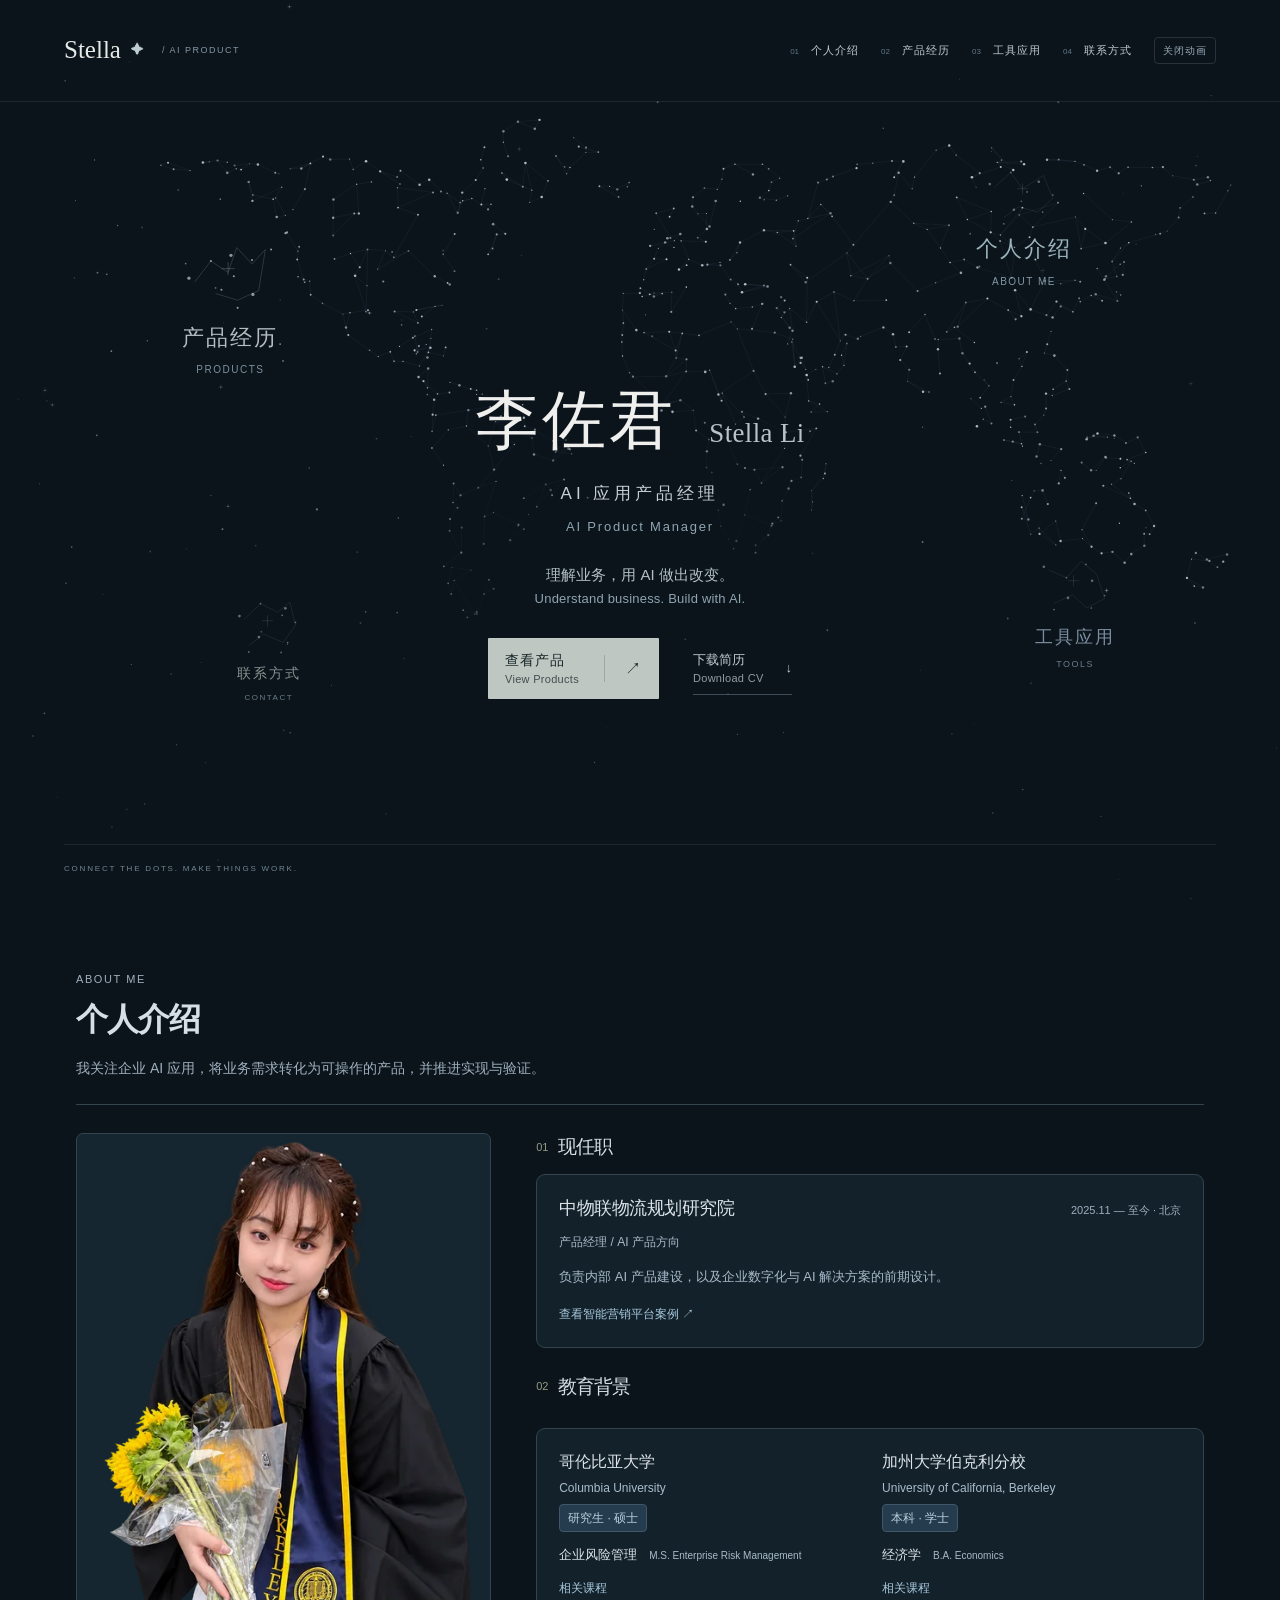
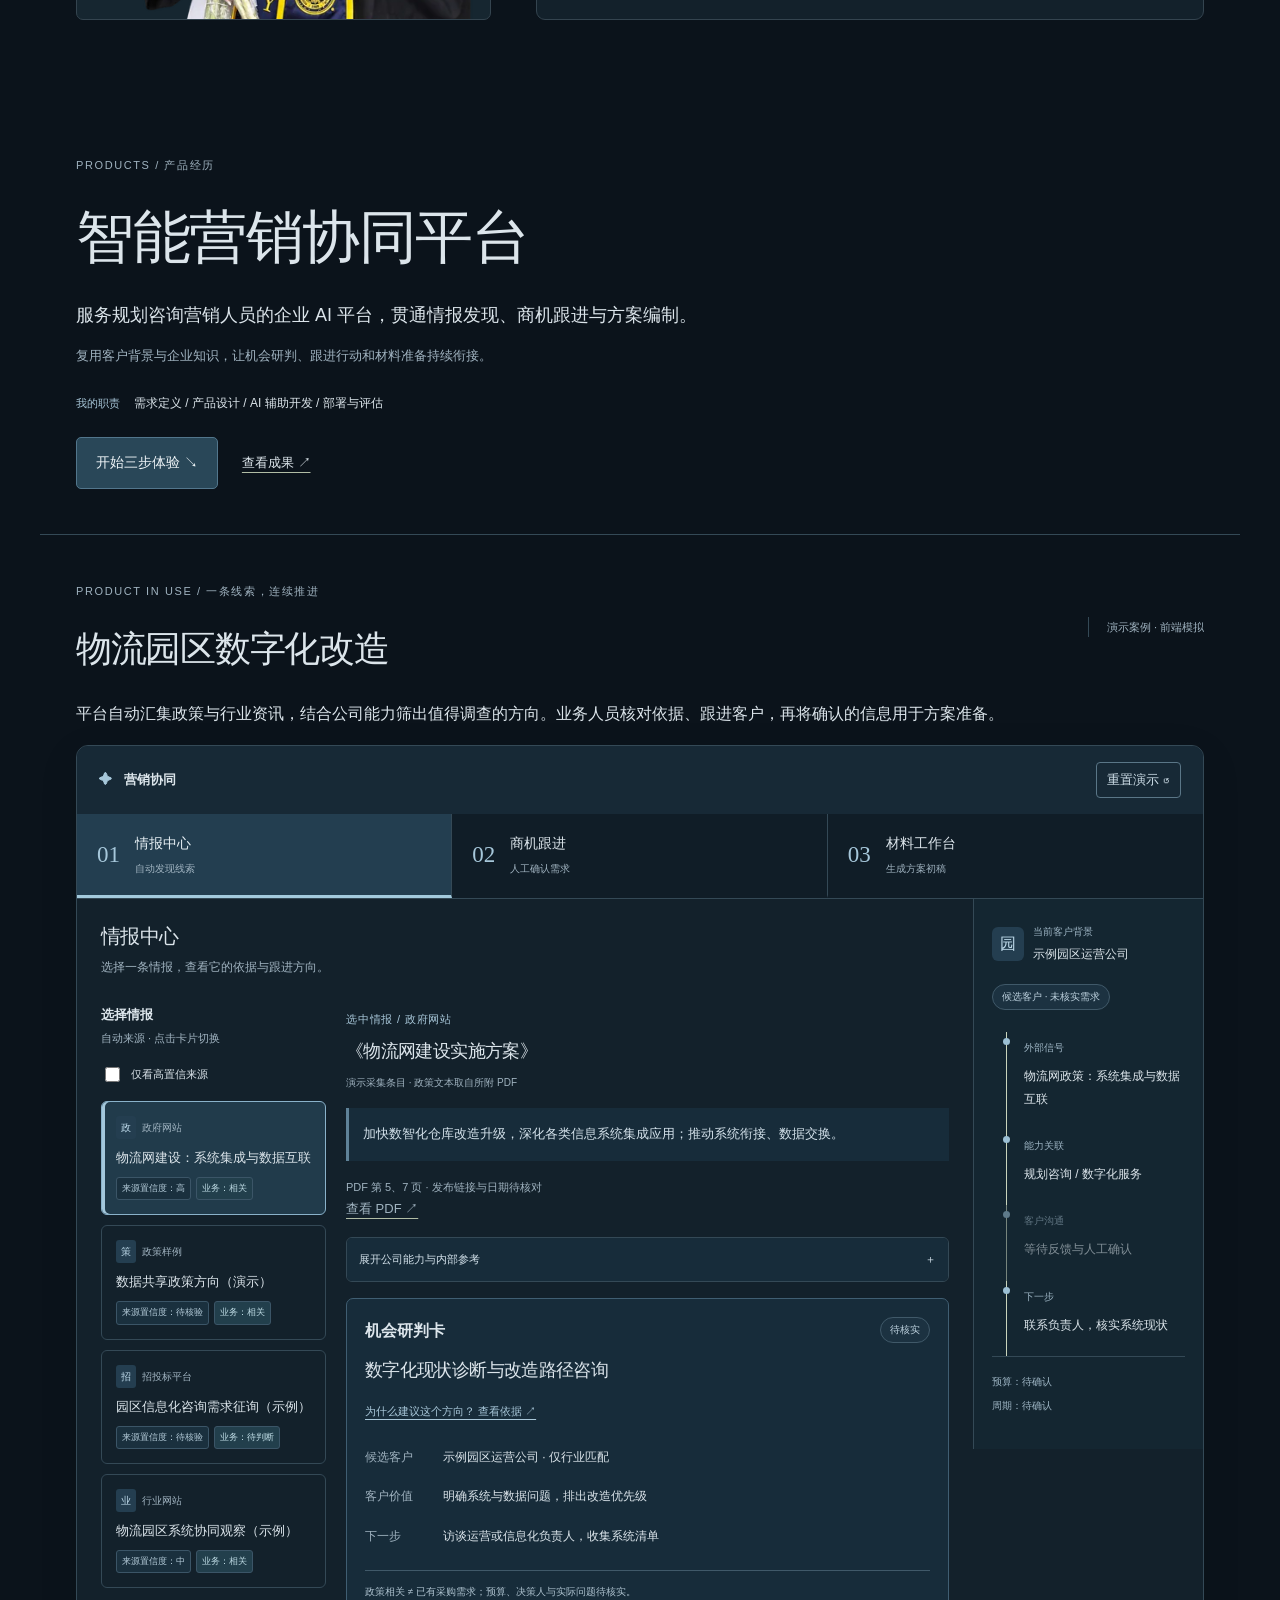
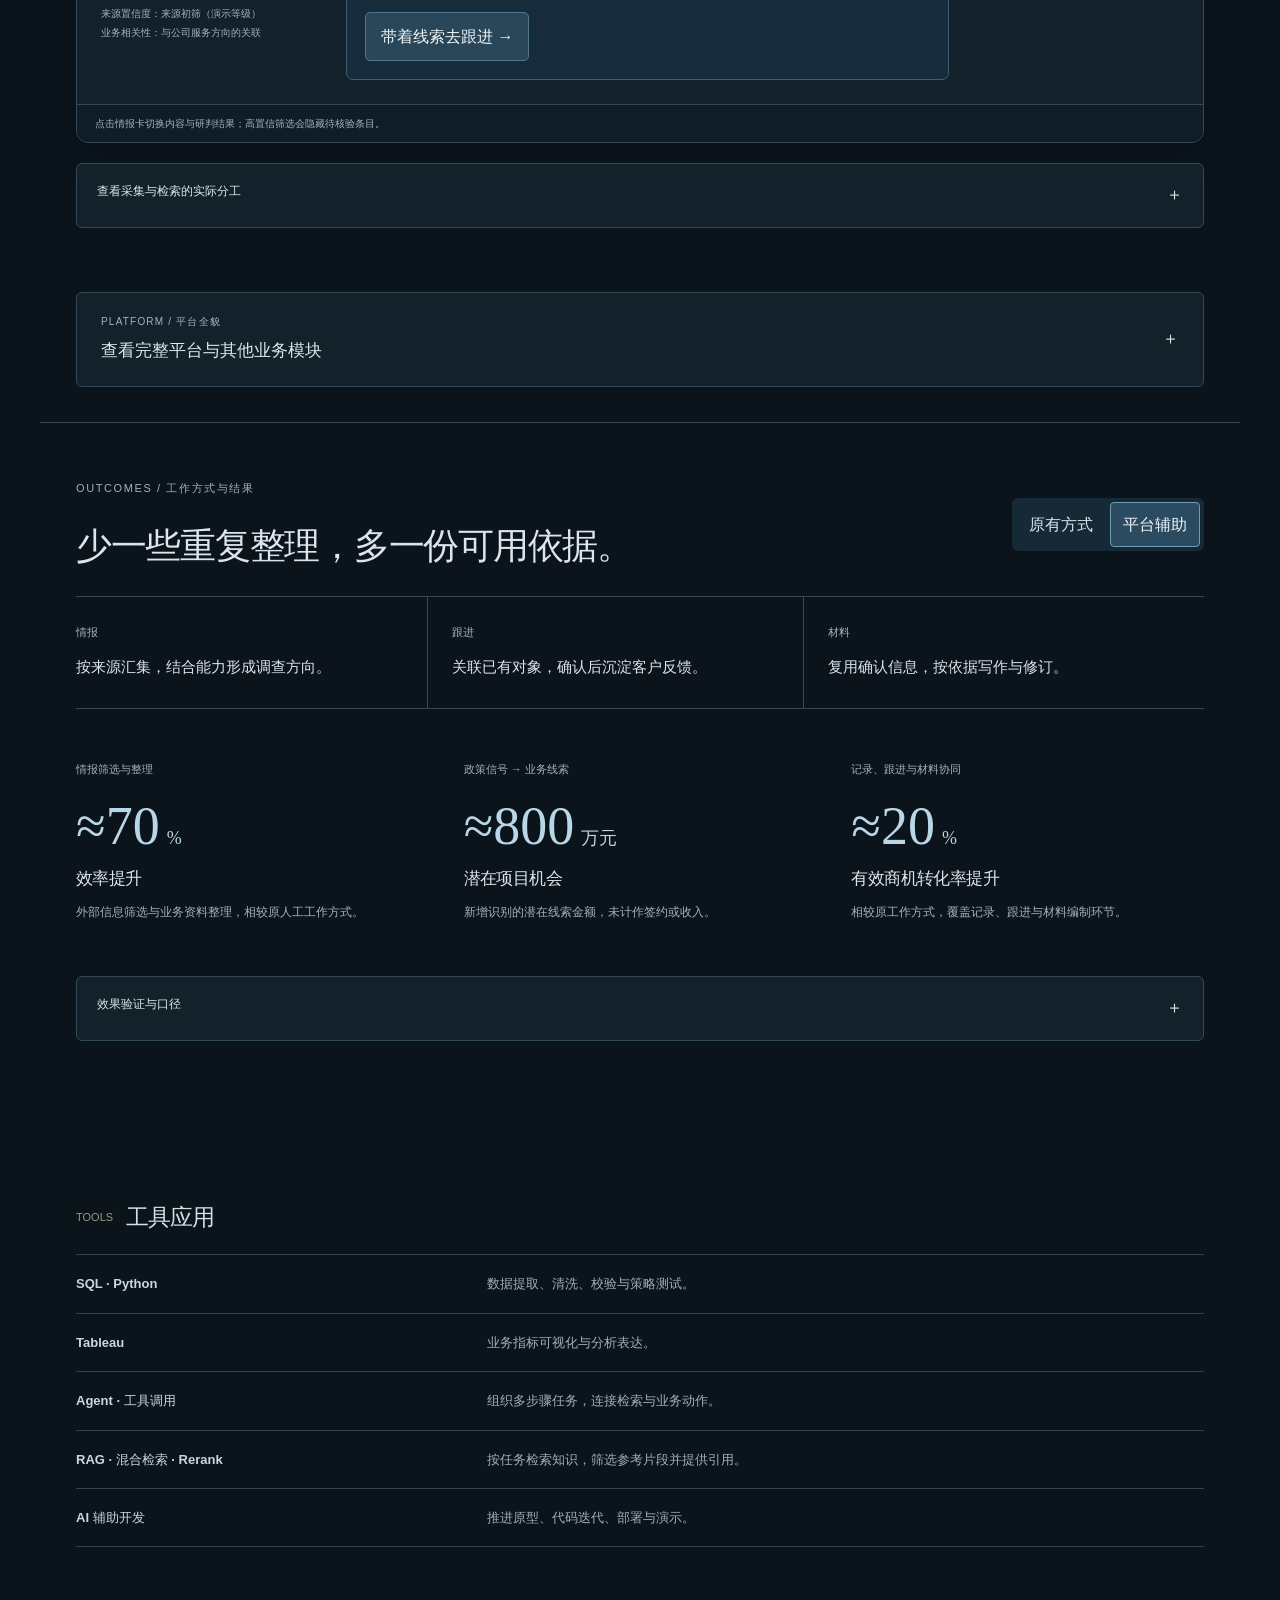
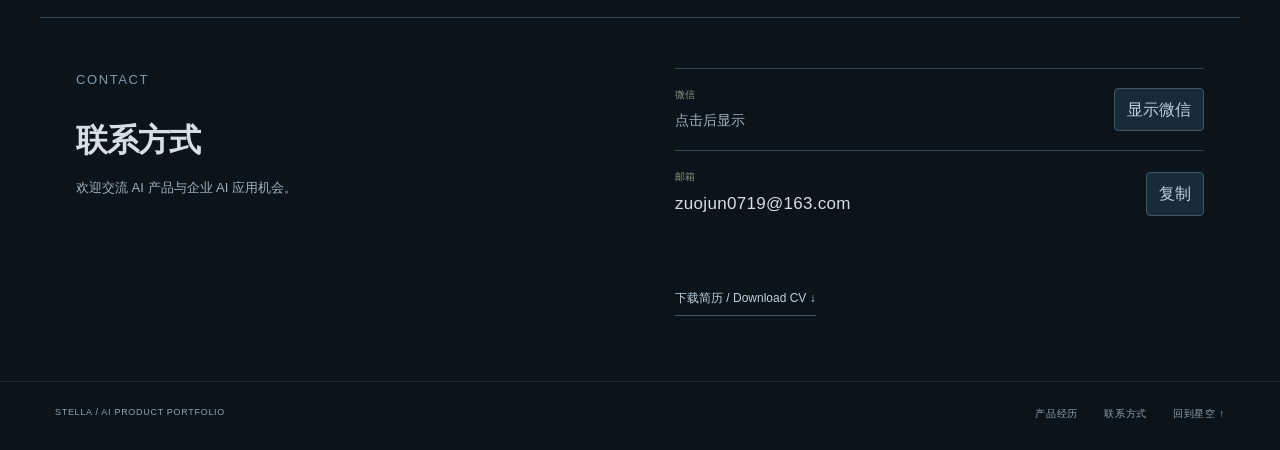
==== commit 938092fa: "Remove guide strip, restore visible signal choices and keep selected evidence consistent" ====
--- a/index.html
+++ b/index.html
@@ -1,17 +1,17 @@
 <!DOCTYPE html>
 
-<html lang="zh-CN"><head><meta charset="utf-8"/><meta content="width=device-width,initial-scale=1" name="viewport"/><meta content="李佐君 Stella 的 AI 产品作品集。了解我的背景、产品思考与智能营销协同平台实践。" name="description"/><title>李佐君 Stella · AI 产品作品集</title><link href="data:image/svg+xml,%3Csvg xmlns='http://www.w3.org/2000/svg' viewBox='0 0 100 100'%3E%3Crect width='100' height='100' rx='25' fill='%23152536'/%3E%3Ctext x='50' y='68' text-anchor='middle' font-size='65' fill='%23d1f288'%3ES%3C/text%3E%3C/svg%3E" rel="icon"/><link href="style.css" rel="stylesheet"/><link href="theme.css" rel="stylesheet"/><link href="case-study.css" rel="stylesheet"/><link href="profile.css" rel="stylesheet"/><link href="star-cover.css" rel="stylesheet"/><link href="mist-theme.css" rel="stylesheet"/><link href="single-page.css?v=20261027-light-guide" rel="stylesheet"/></head>
+<html lang="zh-CN"><head><meta charset="utf-8"/><meta content="width=device-width,initial-scale=1" name="viewport"/><meta content="李佐君 Stella 的 AI 产品作品集。了解我的背景、产品思考与智能营销协同平台实践。" name="description"/><title>李佐君 Stella · AI 产品作品集</title><link href="data:image/svg+xml,%3Csvg xmlns='http://www.w3.org/2000/svg' viewBox='0 0 100 100'%3E%3Crect width='100' height='100' rx='25' fill='%23152536'/%3E%3Ctext x='50' y='68' text-anchor='middle' font-size='65' fill='%23d1f288'%3ES%3C/text%3E%3C/svg%3E" rel="icon"/><link href="style.css" rel="stylesheet"/><link href="theme.css" rel="stylesheet"/><link href="case-study.css" rel="stylesheet"/><link href="profile.css" rel="stylesheet"/><link href="star-cover.css" rel="stylesheet"/><link href="mist-theme.css" rel="stylesheet"/><link href="single-page.css?v=20261027-simple-demo" rel="stylesheet"/></head>
 <body class="cover-page star-home single-page"><a class="sky-skip" href="#main">跳转至主要内容</a><div aria-hidden="true" class="star-layer"><canvas id="world-stars"></canvas></div><main id="main"><div class="night-stage" id="night-stage"><header class="sky-header"><button aria-label="Stella 标识：查看 S 星座彩蛋" class="sky-brand" id="constellation-mark"><span>Stella</span><i aria-hidden="true">✦</i><small>/ AI PRODUCT</small></button><nav aria-label="首页导航"><a href="#about-me"><span>01</span> 个人介绍</a><a href="#case"><span>02</span> 产品经历</a><a href="#tools"><span>03</span> 工具应用</a><a href="#contact"><span>04</span> 联系方式</a></nav></header><section aria-label="世界星图封面" class="sky-hero"><div class="sky-copy"><h1>李佐君 <span>Stella Li</span></h1><p class="sky-role">AI 应用产品经理<span lang="en">AI Product Manager</span></p><div class="sky-intro"><p>理解业务，用 AI 做出改变。<span lang="en">Understand business. Build with AI.</span></p></div><div class="sky-actions"><a class="sky-primary" href="#case"><strong class="action-copy">查看产品<small lang="en">View Products</small></strong><span>↗</span></a><a class="sky-resume" download="李佐君-中文简历.pdf" href="assets/stella-product-manager-resume.pdf?v=20261027"><strong class="action-copy">下载简历<small lang="en">Download CV</small></strong><span>↓</span></a></div></div><nav aria-label="探索个人作品集" class="star-portals"><a aria-label="联系方式" class="star-portal portal-career portal-contact" href="#contact"><svg aria-hidden="true" class="portal-starmap" viewbox="0 0 100 90"><path d="M18 35 L39 15 L61 26 L77 13 L84 43 L68 65 L43 54 L24 69"></path><circle cx="18" cy="35" r="1.7" style="--scatter-x:-6px;--scatter-y:-4px"></circle><circle cx="39" cy="15" r="1.1" style="--scatter-x:0px;--scatter-y:0px"></circle><circle cx="61" cy="26" r="1.1" style="--scatter-x:6px;--scatter-y:4px"></circle><circle cx="77" cy="13" r="1.7" style="--scatter-x:-6px;--scatter-y:8px"></circle><circle cx="84" cy="43" r="1.1" style="--scatter-x:0px;--scatter-y:-4px"></circle><circle cx="68" cy="65" r="1.1" style="--scatter-x:6px;--scatter-y:0px"></circle><circle cx="43" cy="54" r="1.7" style="--scatter-x:-6px;--scatter-y:4px"></circle><circle cx="24" cy="69" r="1.1" style="--scatter-x:0px;--scatter-y:8px"></circle><path class="portal-spark" d="M48 30v14M41 37h14"></path></svg><span class="portal-label"><b>联系方式</b><small>CONTACT</small></span><span aria-hidden="true" class="portal-enter">↗</span></a><a aria-label="产品经历" class="star-portal portal-projects" href="#case"><svg aria-hidden="true" class="portal-starmap" viewbox="0 0 100 90"><path d="M13 51 L30 29 L48 41 L57 15 L73 32 L87 17 L80 60 L58 70 L35 63"></path><circle cx="13" cy="51" r="1.7" style="--scatter-x:-6px;--scatter-y:-4px"></circle><circle cx="30" cy="29" r="1.1" style="--scatter-x:0px;--scatter-y:0px"></circle><circle cx="48" cy="41" r="1.1" style="--scatter-x:6px;--scatter-y:4px"></circle><circle cx="57" cy="15" r="1.7" style="--scatter-x:-6px;--scatter-y:8px"></circle><circle cx="73" cy="32" r="1.1" style="--scatter-x:0px;--scatter-y:-4px"></circle><circle cx="87" cy="17" r="1.1" style="--scatter-x:6px;--scatter-y:0px"></circle><circle cx="80" cy="60" r="1.7" style="--scatter-x:-6px;--scatter-y:4px"></circle><circle cx="58" cy="70" r="1.1" style="--scatter-x:0px;--scatter-y:8px"></circle><circle cx="35" cy="63" r="1.1" style="--scatter-x:6px;--scatter-y:-4px"></circle><path class="portal-spark" d="M48 30v14M41 37h14"></path></svg><span class="portal-label"><b>产品经历</b><small>PRODUCTS</small></span><span aria-hidden="true" class="portal-enter">↗</span></a><a aria-label="工具应用" class="star-portal portal-tools" href="#tools"><svg aria-hidden="true" class="portal-starmap" viewbox="0 0 100 90"><path d="M16 23 L39 33 L58 12 L78 29 L88 60 L65 72 L47 55 L23 66"></path><circle cx="16" cy="23" r="1.7" style="--scatter-x:-6px;--scatter-y:-4px"></circle><circle cx="39" cy="33" r="1.1" style="--scatter-x:0px;--scatter-y:0px"></circle><circle cx="58" cy="12" r="1.1" style="--scatter-x:6px;--scatter-y:4px"></circle><circle cx="78" cy="29" r="1.7" style="--scatter-x:-6px;--scatter-y:8px"></circle><circle cx="88" cy="60" r="1.1" style="--scatter-x:0px;--scatter-y:-4px"></circle><circle cx="65" cy="72" r="1.1" style="--scatter-x:6px;--scatter-y:0px"></circle><circle cx="47" cy="55" r="1.7" style="--scatter-x:-6px;--scatter-y:4px"></circle><circle cx="23" cy="66" r="1.1" style="--scatter-x:0px;--scatter-y:8px"></circle><path class="portal-spark" d="M48 30v14M41 37h14"></path></svg><span class="portal-label"><b>工具应用</b><small>TOOLS</small></span><span aria-hidden="true" class="portal-enter">↗</span></a><a aria-label="个人介绍" class="star-portal portal-capabilities portal-personal" href="#about-me"><svg aria-hidden="true" class="portal-starmap" viewbox="0 0 100 90"><path d="M12 35 L33 16 L48 37 L75 20 L87 49 L68 67 L43 60 L24 74"></path><circle cx="12" cy="35" r="1.7" style="--scatter-x:-6px;--scatter-y:-4px"></circle><circle cx="33" cy="16" r="1.1" style="--scatter-x:0px;--scatter-y:0px"></circle><circle cx="48" cy="37" r="1.1" style="--scatter-x:6px;--scatter-y:4px"></circle><circle cx="75" cy="20" r="1.7" style="--scatter-x:-6px;--scatter-y:8px"></circle><circle cx="87" cy="49" r="1.1" style="--scatter-x:0px;--scatter-y:-4px"></circle><circle cx="68" cy="67" r="1.1" style="--scatter-x:6px;--scatter-y:0px"></circle><circle cx="43" cy="60" r="1.7" style="--scatter-x:-6px;--scatter-y:4px"></circle><circle cx="24" cy="74" r="1.1" style="--scatter-x:0px;--scatter-y:8px"></circle><path class="portal-spark" d="M48 30v14M41 37h14"></path></svg><span class="portal-label"><b>个人介绍</b><small>ABOUT ME</small></span><span aria-hidden="true" class="portal-enter">↗</span></a></nav><div class="sky-bottom"><span>CONNECT THE DOTS. MAKE THINGS WORK.</span></div><p aria-live="polite" class="sr-only" id="sky-status" role="status"></p><p aria-hidden="true" class="sky-touch-hint">轻触星空，发现关联</p></section></div><section aria-label="个人介绍" class="single-profile" id="about-me"><div class="wrap profile-pages single-profile-wrap"><section id="career"><div class="detail-heading about-profile-heading"><p class="eyebrow">ABOUT ME</p><h2>个人介绍</h2><p class="about-profile-intro">我关注企业 AI 应用，将业务需求转化为可操作的产品，并推进实现与验证。</p></div><div class="about-profile-layout"><figure class="about-profile-portrait"><picture><source type="image/webp" srcset="assets/stella-portrait-480.webp 480w, assets/stella-portrait-960.webp 960w" sizes="(max-width: 360px) 270px, (max-width: 700px) 340px, (max-width: 950px) 35vw, 460px"/><img alt="李佐君的毕业照，身穿毕业礼服、手持花束" decoding="async" height="1448" loading="lazy" src="assets/stella-portrait.png" width="1086"/></picture></figure><div class="about-profile-copy"><section class="detail-section"><div class="detail-section-heading"><span>01</span><h2>现任职</h2></div><article class="career-record"><div class="record-heading"><h3>中物联物流规划研究院</h3><span>2025.11 — 至今 · 北京</span></div><p class="record-role">产品经理 / AI 产品方向</p><p>负责内部 AI 产品建设，以及企业数字化与 AI 解决方案的前期设计。</p><a class="inline-link" href="#case">查看智能营销平台案例 ↗</a></article></section><section class="detail-section"><div class="detail-section-heading"><span>02</span><h2>教育背景</h2></div><div class="education education-details"><article class="education-item"><div class="education-school"><b>哥伦比亚大学</b><span class="school-english" lang="en">Columbia University</span><em>研究生 · 硕士</em></div><div class="education-degree"><b>企业风险管理</b><small>M.S. Enterprise Risk Management</small></div><details class="course-details"><summary>相关课程</summary><p>运营风险管理 · 量化风险管理 · 战略风险管理</p></details></article><article class="education-item"><div class="education-school"><b>加州大学伯克利分校</b><span class="school-english" lang="en">University of California, Berkeley</span><em>本科 · 学士</em></div><div class="education-degree"><b>经济学</b><small>B.A. Economics</small></div><details class="course-details"><summary>相关课程</summary><p>数据科学基础 · 统计 · 计量经济学</p></details></article></div></section></div></div></section></div></section><section aria-label="产品经历：智能营销协同平台" class="product-case inline-project"><section class="wrap result-hero" id="case">
 <div class="hero-copy"><p class="eyebrow">PRODUCTS / 产品经历</p><h1>智能营销协同平台</h1><p class="hero-definition">服务规划咨询营销人员的企业 AI 平台，贯通情报发现、商机跟进与方案编制。</p><p class="hero-value">复用客户背景与企业知识，让机会研判、跟进行动和材料准备持续衔接。</p><div class="role-strip"><small>我的职责</small><span>需求定义 / 产品设计 / AI 辅助开发 / 部署与评估</span></div><div class="actions"><a class="solid" data-start-demo="" href="#experience">开始三步体验 ↘</a><a class="quiet-link" href="#impact">查看成果 ↗</a></div></div>
 </section><section class="wrap demo-section" id="experience"><div class="section-heading"><div><p class="eyebrow">PRODUCT IN USE / 一条线索，连续推进</p><h2>物流园区数字化改造</h2></div><p class="demo-caption">演示案例 · 前端模拟</p></div>
 <p class="experience-intro">平台自动汇集政策与行业资讯，结合公司能力筛出值得调查的方向。业务人员核对依据、跟进客户，再将确认的信息用于方案准备。</p><div class="product-shell" id="demo-shell">
-<div class="app-topbar"><b><span class="app-mark">✦</span> 营销协同</b><div class="demo-controls"><button id="start-tour" type="button" aria-pressed="true" aria-controls="light-help">关闭轻引导</button><button id="reset-demo">重置演示 ↺</button></div></div>
+<div class="app-topbar"><b><span class="app-mark">✦</span> 营销协同</b><div class="demo-controls"><button id="reset-demo">重置演示 ↺</button></div></div>
 
 <div aria-label="业务任务" class="step-tabs" role="tablist"><button aria-controls="step-panel-0" aria-selected="true" data-step="0" id="step-tab-0" role="tab"><span>01</span><b>情报中心</b><small>自动发现线索</small></button><button aria-controls="step-panel-1" aria-selected="false" data-step="1" id="step-tab-1" role="tab" tabindex="-1"><span>02</span><b>商机跟进</b><small>人工确认需求</small></button><button aria-controls="step-panel-2" aria-selected="false" data-step="2" id="step-tab-2" role="tab" tabindex="-1"><span>03</span><b>材料工作台</b><small>生成方案初稿</small></button></div>
-<aside class="light-help" id="light-help" aria-label="当前操作提示"><div class="light-help-copy"><small id="help-step">轻引导 · 1 / 3</small><b id="help-title"></b><p id="help-detail" aria-live="polite"></p></div><div class="light-help-actions"><button class="small-solid" id="help-action" type="button"></button><button class="help-dismiss" id="help-dismiss" type="button">关闭引导</button></div></aside><div class="app-body"><div class="task-area">
-<section aria-labelledby="step-tab-0" class="task-panel" id="step-panel-0" role="tabpanel"><div class="task-heading"><div><h3>情报中心</h3><p>自动获取的信息，哪些值得调查？为什么？</p></div></div><div class="intel-grid"><div class="signal-inbox"><div class="inbox-heading"><b>来源收件箱</b><span class="tiny">自动来源 + 上传补充</span></div><label class="source-filter"><input id="source-filter" type="checkbox"/>优先查看高置信来源</label><div aria-label="情报列表" id="signal-list"></div><p class="legend-note"><b>来源置信度</b>：来源初筛（演示等级）<br/><b>业务相关性</b>：与公司服务方向的关联</p></div><div class="signal-detail"><div id="signal-content"></div><div class="evidence-area" id="evidence-area"><button aria-controls="evidence-content" aria-expanded="false" class="evidence-toggle" id="toggle-evidence">展开公司能力与内部参考 <span>＋</span></button><div hidden="" id="evidence-content"><div class="evidence-node" id="capability-node"><small>固定背景 / 公司能力</small><p>规划咨询与数字化服务。</p></div><svg aria-hidden="true" class="evidence-connector" viewbox="0 0 300 32"><path d="M20 0v15h260v17M150 15v17" fill="none" stroke="currentColor" stroke-dasharray="4 3" stroke-width="1.5"></path></svg><div class="evidence-node" id="method-node"><small>按需参考 / 演示方法片段</small><p>先盘点作业流程、系统接口和重复录入，再讨论分期改造范围。</p></div><p class="tiny">情报初筛匹配能力与候选客户；后续业务分析按需检索相关资料。</p></div></div><article class="opportunity-result" id="intel-result"><div class="result-heading"><b>机会研判卡</b><span class="pill">待核实</span></div><h4 id="opportunity-title">数字化现状诊断与改造路径咨询</h4><button aria-expanded="false" class="conclusion-link" id="conclusion-proof">为什么建议这个方向？ 查看依据 ↗</button><dl class="mini-dl"><div><dt>候选客户</dt><dd>示例园区运营公司 · 行业匹配</dd></div><div><dt>客户价值</dt><dd>明确系统与数据问题，排出改造优先级</dd></div><div><dt>下一步</dt><dd>访谈运营或信息化负责人，收集系统清单</dd></div></dl><p class="boundary">政策相关 ≠ 已有采购需求；预算、决策人与实际问题待核实。</p><button class="small-solid" data-go="1">带着线索去跟进 →</button></article></div></div></section>
-<section aria-labelledby="step-tab-1" class="task-panel" hidden="" id="step-panel-1" role="tabpanel"><div class="task-heading"><div><h3>商机跟进</h3><p>客户反馈了什么，下一步如何调整？</p></div><span class="pill">复用已有客户与商机</span></div><div class="task-handoff" id="handoff-1" aria-label="本阶段复用的信息"><div class="handoff-heading"><span aria-hidden="true">↳</span><b id="handoff-title-1"></b></div><dl id="handoff-fields-1"></dl></div><div class="follow-layout"><div class="feedback-pane"><small class="kicker">选择一条客户反馈</small><div aria-label="客户反馈" class="feedback-options" id="feedback-choices" role="group"><button aria-pressed="false" data-feedback="visit"><span>01</span>有兴趣，先安排访谈。</button><button aria-pressed="false" data-feedback="hold"><span>02</span>已有供应商，暂时不推进。</button><button aria-pressed="false" data-feedback="diagnose"><span>03</span>想先梳理系统和数据问题。</button></div><div class="link-record"><small>关联已有记录</small><b>示例园区运营公司</b><span>商机：园区数字化咨询</span><span>负责人：业务人员 A</span></div></div><div class="follow-draft"><div class="draft-top"><b>本次跟进草稿</b><span class="pill" id="draft-status">等待客户反馈</span></div><dl class="mini-dl" id="follow-fields"><div><dt>需求摘要</dt><dd>选择左侧反馈，查看内容变化。</dd></div><div><dt>待核实项</dt><dd>实际需求、改造安排、预算与决策人。</dd></div><div><dt>建议行动</dt><dd>待客户反馈。</dd></div></dl><div class="confirm-zone"><small>人工确认</small><p>核对对象与本次新增内容后，更新已有跟进记录。</p><button class="small-solid" disabled="" id="confirm-followup">确认跟进记录</button></div><div class="confirmation-result" hidden="" id="confirmation-result"></div><button class="text-action" data-go="2" disabled="" id="to-materials">复用已确认背景，准备材料 →</button></div></div></section>
-<section aria-labelledby="step-tab-2" class="task-panel" hidden="" id="step-panel-2" role="tabpanel"><div class="task-heading"><div><h3>材料工作台</h3><p>把已确认需求和参考资料写进方案。</p></div><span class="pill" id="material-state">等待确认背景</span></div><div class="task-handoff" id="handoff-2" aria-label="本阶段复用的信息"><div class="handoff-heading"><span aria-hidden="true">↳</span><b id="handoff-title-2"></b></div><dl id="handoff-fields-2"></dl></div><div class="material-gate" id="material-gate"><b>先确认一条客户反馈</b><p>材料使用已确认记录，避免把机会推测写成客户事实。</p><button class="small-solid" data-go="1">去确认跟进 →</button></div><div hidden="" id="material-workspace"><div class="material-layout"><aside class="material-sources"><small class="kicker">资料依据</small><button class="reference-source" data-document-source="policy" id="source-policy"><small>① 政策 / 第 5、7 页</small><b>系统集成与数据互联</b><span>《物流网建设实施方案》</span></button><button class="reference-source" data-document-source="feedback" id="source-feedback"><small>② 已确认沟通</small><b id="material-feedback-title"></b><span>来自商机跟进，无需重新输入</span></button><div class="template-note"><small>模板 / 只提供结构</small><p>背景 → 工作内容 → 交付安排</p></div></aside><div class="document-panel"><div class="document-toolbar"><b id="document-name">园区数字化咨询建议书</b><span class="tiny">正文预览</span></div><div aria-label="建议书章节" class="chapter-tabs" role="tablist"><button aria-controls="chapter-panel" aria-selected="false" data-chapter="0" id="chapter-tab-0" role="tab" tabindex="-1">项目背景</button><button aria-controls="chapter-panel" aria-selected="true" data-chapter="1" id="chapter-tab-1" role="tab">工作内容</button><button aria-controls="chapter-panel" aria-selected="false" data-chapter="2" id="chapter-tab-2" role="tab" tabindex="-1">交付安排</button></div><article aria-labelledby="chapter-tab-1" class="document-paper" id="chapter-panel" role="tabpanel" tabindex="0"><small id="document-chapter-label"></small><h4 id="document-chapter-title"></h4><p id="document-context"></p><div class="body-citations"><button aria-label="查看正文政策依据" class="cite" data-document-source="policy">① 政策依据</button><button aria-label="查看正文沟通依据" class="cite" data-document-source="feedback">② 沟通记录</button></div><div aria-live="polite" class="source-inspector" id="source-inspector" role="status"></div><div id="rewrite-block"><div class="rewrite-command"><small>定向改写要求</small><p>“写清楚调研哪些环节、形成什么成果，先不承诺建设系统。”</p></div><p class="editable-paragraph" id="document-paragraph"></p><button class="rewrite-button" id="rewrite-paragraph">演示改写这一段 ↗</button><p class="tiny" id="rewrite-note"></p></div><div class="document-pending"><span>预算 <b>待补充</b></span><span>周期 <b>待补充</b></span></div></article></div></div></div></section>
+<div class="app-body"><div class="task-area">
+<section aria-labelledby="step-tab-0" class="task-panel" id="step-panel-0" role="tabpanel"><div class="task-heading"><div><h3>情报中心</h3><p>选择一条情报，查看它的依据与跟进方向。</p></div></div><div class="intel-grid"><div class="signal-inbox"><div class="inbox-heading"><b>选择情报</b><span class="tiny">自动来源 · 点击卡片切换</span></div><label class="source-filter"><input id="source-filter" type="checkbox"/>仅看高置信来源</label><div aria-label="情报列表" id="signal-list"><button type="button" class="signal-item" data-signal="policy" aria-pressed="true"><div class="source-channel"><i>政</i><small>政府网站</small></div><strong>物流网建设：系统集成与数据互联</strong><div class="signal-badges"><span>来源置信度：高</span><span class="relevance">业务：相关</span></div></button><button type="button" class="signal-item" data-signal="policy-demo" aria-pressed="false"><div class="source-channel"><i>策</i><small>政策样例</small></div><strong>数据共享政策方向（演示）</strong><div class="signal-badges"><span>来源置信度：待核验</span><span class="relevance">业务：相关</span></div></button><button type="button" class="signal-item" data-signal="bid" aria-pressed="false"><div class="source-channel"><i>招</i><small>招投标平台</small></div><strong>园区信息化咨询需求征询（示例）</strong><div class="signal-badges"><span>来源置信度：待核验</span><span class="relevance">业务：待判断</span></div></button><button type="button" class="signal-item" data-signal="industry" aria-pressed="false"><div class="source-channel"><i>业</i><small>行业网站</small></div><strong>物流园区系统协同观察（示例）</strong><div class="signal-badges"><span>来源置信度：中</span><span class="relevance">业务：相关</span></div></button></div><p class="legend-note"><b>来源置信度</b>：来源初筛（演示等级）<br/><b>业务相关性</b>：与公司服务方向的关联</p></div><div class="signal-detail"><div id="signal-content"><small class="kicker">选中情报 / 政府网站</small><h4 class="policy-title">《物流网建设实施方案》</h4><p class="policy-source">演示采集条目 · 政策文本取自所附 PDF</p><blockquote class="policy-quote">加快数智化仓库改造升级，深化各类信息<mark>系统集成</mark>应用；推动系统衔接、数据交换。</blockquote><p class="tiny">PDF 第 5、7 页 · 发布链接与日期待核对<br/><a class="text-action" href="assets/logistics-network-plan.pdf" target="_blank" rel="noopener">查看 PDF ↗</a></p></div><div class="evidence-area" id="evidence-area"><button aria-controls="evidence-content" aria-expanded="false" class="evidence-toggle" id="toggle-evidence">展开公司能力与内部参考 <span>＋</span></button><div hidden="" id="evidence-content"><div class="evidence-node" id="capability-node"><small>固定背景 / 公司能力</small><p>规划咨询与数字化服务。</p></div><svg aria-hidden="true" class="evidence-connector" viewbox="0 0 300 32"><path d="M20 0v15h260v17M150 15v17" fill="none" stroke="currentColor" stroke-dasharray="4 3" stroke-width="1.5"></path></svg><div class="evidence-node" id="method-node"><small>按需参考 / 演示方法片段</small><p>先盘点作业流程、系统接口和重复录入，再讨论分期改造范围。</p></div><p class="tiny">情报初筛匹配能力与候选客户；后续业务分析按需检索相关资料。</p></div></div><article class="opportunity-result" id="intel-result"><div class="result-heading"><b>机会研判卡</b><span class="pill">待核实</span></div><h4 id="opportunity-title">数字化现状诊断与改造路径咨询</h4><button aria-expanded="false" class="conclusion-link" id="conclusion-proof">为什么建议这个方向？ 查看依据 ↗</button><dl class="mini-dl"><div><dt>候选客户</dt><dd>示例园区运营公司 · 行业匹配</dd></div><div><dt>客户价值</dt><dd>明确系统与数据问题，排出改造优先级</dd></div><div><dt>下一步</dt><dd>访谈运营或信息化负责人，收集系统清单</dd></div></dl><p class="boundary">政策相关 ≠ 已有采购需求；预算、决策人与实际问题待核实。</p><button class="small-solid" data-go="1">带着线索去跟进 →</button></article></div></div></section>
+<section aria-labelledby="step-tab-1" class="task-panel" hidden="" id="step-panel-1" role="tabpanel"><div class="task-heading"><div><h3>商机跟进</h3><p>选择客户反馈，核对变化，再确认本次跟进。</p></div><span class="pill">复用已有客户与商机</span></div><div class="task-handoff" id="handoff-1" aria-label="本阶段复用的信息"><div class="handoff-heading"><span aria-hidden="true">↳</span><b id="handoff-title-1"></b></div><dl id="handoff-fields-1"></dl></div><div class="follow-layout"><div class="feedback-pane"><small class="kicker">选择一条客户反馈</small><div aria-label="客户反馈" class="feedback-options" id="feedback-choices" role="group"><button aria-pressed="false" data-feedback="visit"><span>01</span>有兴趣，先安排访谈。</button><button aria-pressed="false" data-feedback="hold"><span>02</span>已有供应商，暂时不推进。</button><button aria-pressed="false" data-feedback="diagnose"><span>03</span>想先梳理系统和数据问题。</button></div><div class="link-record"><small>关联已有记录</small><b>示例园区运营公司</b><span>商机：园区数字化咨询</span><span>负责人：业务人员 A</span></div></div><div class="follow-draft"><div class="draft-top"><b>本次跟进草稿</b><span class="pill" id="draft-status">等待客户反馈</span></div><dl class="mini-dl" id="follow-fields"><div><dt>需求摘要</dt><dd>选择左侧反馈，查看内容变化。</dd></div><div><dt>待核实项</dt><dd>实际需求、改造安排、预算与决策人。</dd></div><div><dt>建议行动</dt><dd>待客户反馈。</dd></div></dl><div class="confirm-zone"><small>人工确认</small><p>核对对象与本次新增内容后，更新已有跟进记录。</p><button class="small-solid" disabled="" id="confirm-followup">确认跟进记录</button></div><div class="confirmation-result" hidden="" id="confirmation-result"></div><button class="text-action" data-go="2" disabled="" id="to-materials">复用已确认背景，准备材料 →</button></div></div></section>
+<section aria-labelledby="step-tab-2" class="task-panel" hidden="" id="step-panel-2" role="tabpanel"><div class="task-heading"><div><h3>材料工作台</h3><p>核对已带入的需求，切换章节并查看改写。</p></div><span class="pill" id="material-state">等待确认背景</span></div><div class="task-handoff" id="handoff-2" aria-label="本阶段复用的信息"><div class="handoff-heading"><span aria-hidden="true">↳</span><b id="handoff-title-2"></b></div><dl id="handoff-fields-2"></dl></div><div class="material-gate" id="material-gate"><b>先确认一条客户反馈</b><p>材料使用已确认记录，避免把机会推测写成客户事实。</p><button class="small-solid" data-go="1">去确认跟进 →</button></div><div hidden="" id="material-workspace"><div class="material-layout"><aside class="material-sources"><small class="kicker">资料依据</small><button class="reference-source" data-document-source="policy" id="source-policy"><small>① 政策 / 第 5、7 页</small><b>系统集成与数据互联</b><span>《物流网建设实施方案》</span></button><button class="reference-source" data-document-source="feedback" id="source-feedback"><small>② 已确认沟通</small><b id="material-feedback-title"></b><span>来自商机跟进，无需重新输入</span></button><div class="template-note"><small>模板 / 只提供结构</small><p>背景 → 工作内容 → 交付安排</p></div></aside><div class="document-panel"><div class="document-toolbar"><b id="document-name">园区数字化咨询建议书</b><span class="tiny">正文预览</span></div><div aria-label="建议书章节" class="chapter-tabs" role="tablist"><button aria-controls="chapter-panel" aria-selected="false" data-chapter="0" id="chapter-tab-0" role="tab" tabindex="-1">项目背景</button><button aria-controls="chapter-panel" aria-selected="true" data-chapter="1" id="chapter-tab-1" role="tab">工作内容</button><button aria-controls="chapter-panel" aria-selected="false" data-chapter="2" id="chapter-tab-2" role="tab" tabindex="-1">交付安排</button></div><article aria-labelledby="chapter-tab-1" class="document-paper" id="chapter-panel" role="tabpanel" tabindex="0"><small id="document-chapter-label"></small><h4 id="document-chapter-title"></h4><p id="document-context"></p><div class="body-citations"><button aria-label="查看正文政策依据" class="cite" data-document-source="policy">① 政策依据</button><button aria-label="查看正文沟通依据" class="cite" data-document-source="feedback">② 沟通记录</button></div><div aria-live="polite" class="source-inspector" id="source-inspector" role="status"></div><div id="rewrite-block"><div class="rewrite-command"><small>定向改写要求</small><p>“写清楚调研哪些环节、形成什么成果，先不承诺建设系统。”</p></div><p class="editable-paragraph" id="document-paragraph"></p><button class="rewrite-button" id="rewrite-paragraph">演示改写这一段 ↗</button><p class="tiny" id="rewrite-note"></p></div><div class="document-pending"><span>预算 <b>待补充</b></span><span>周期 <b>待补充</b></span></div></article></div></div></div></section>
 </div><aside aria-label="当前客户背景" class="customer-context"><button aria-controls="context-timeline" aria-expanded="false" class="context-toggle" id="toggle-context">展开背景 ＋</button><div class="context-top"><span class="context-icon">园</span><div><small>当前客户背景</small><b>示例园区运营公司</b></div></div><span class="pill" id="context-state">候选客户 · 未核实需求</span><ol class="context-timeline" id="context-timeline"><li><small>外部信号</small><p id="context-signal">物流网政策：系统集成与数据互联</p></li><li><small>能力关联</small><p>规划咨询 / 数字化服务</p></li><li class="context-pending" id="context-confirmed"><small>客户沟通</small><p id="context-feedback">等待反馈与人工确认</p></li><li><small>下一步</small><p id="context-action">联系负责人，核实系统现状</p></li></ol><div class="context-footer"><span>预算：待确认</span><span>周期：待确认</span></div><p class="tiny"></p></aside></div>
 <div class="app-status"><span aria-live="polite" id="demo-status" role="status">已载入演示信息。选择一条政策，查看业务关联。</span></div>
 </div><details class="implementation"><summary>查看采集与检索的实际分工 <span>＋</span></summary><div class="implementation-grid"><div><b>获取与沉淀</b><p>配置目标栏目 → 提取文章链接与正文 → 摘要、链接去重 → 分类存储。权威来源按配置入库，行业资讯用于简报，机会公告进入情报中心；上传资料补充输入。</p><small>保留标题、摘要、正文、原文链接、来源分类与日期。可检索正文切片并建立向量索引。</small></div><div><b>匹配与研判</b><p>初筛固定提供能力摘要；客户按名称、地区、行业匹配。后续商机与材料任务按需调用关键词＋向量混合检索，再用 rerank 重排参考片段。</p><small>演示收件箱用于说明多渠道入口；当前采集以配置的政府、行业栏目及机会公告为主，招投标信息可通过指定来源或上传补充。</small></div></div></details></section><section aria-label="平台全貌" class="wrap platform-section" id="platform"><details class="platform-disclosure"><summary><span><small>PLATFORM / 平台全貌</small><b>查看完整平台与其他业务模块</b></span><span aria-hidden="true" class="platform-expand">＋</span></summary><div class="platform-map"><div class="platform-business"><div class="platform-lane-label"><small>01 / 业务经营</small><b>业务对象与进度</b></div><ol aria-label="业务主干" class="platform-spine"><li><b>客户管理</b><span>基础信息与联系记录</span></li><li><b>商机管理</b><span>阶段与需求跟进</span></li><li><b>项目管理</b><span>执行进度</span></li><li><b>回款管理</b><span>开票、到账与回款进度</span></li></ol><p class="platform-task-note">跟进待办：明确负责人，衔接后续行动。</p></div><div class="platform-support"><article><small>02 / 情报与知识</small><h3>获取信息，积累可复用背景</h3><ul><li>情报中心</li><li>每日资讯</li><li>知识库</li><li>经验库</li><li>案例模板</li></ul></article><article><small>03 / 智能协作</small><h3>围绕具体任务分析与产出</h3><ul><li>AI 对话</li><li>材料工作台</li><li>会议纪要</li><li>简报与汇报</li></ul></article><article><small>04 / 经营管理</small><h3>汇总投入、状态与审核事项</h3><ul><li>工时分配</li><li>数据看板</li><li>内容审核</li></ul></article></div><div class="platform-demo-scope"><div><small>下方重点体验</small><p>情报中心 <span aria-hidden="true">→</span> 商机跟进 <span aria-hidden="true">→</span> 材料工作台</p></div><a href="#experience">沿一条线索体验 <span aria-hidden="true">↓</span></a></div></div></details></section><section class="wrap impact-section" id="impact"><div class="section-heading"><div><p class="eyebrow">OUTCOMES / 工作方式与结果</p><h2>少一些重复整理，多一份可用依据。</h2></div><div aria-label="工作方式" class="comparison-toggle" role="group"><button aria-pressed="false" id="before-mode">原有方式</button><button aria-pressed="true" id="after-mode">平台辅助</button></div></div><div class="work-comparison" id="work-comparison"><div><span>情报</span><p>按来源汇集，结合能力形成调查方向。</p></div><div><span>跟进</span><p>关联已有对象，确认后沉淀客户反馈。</p></div><div><span>材料</span><p>复用确认信息，按依据写作与修订。</p></div></div><div class="metrics"><article><small>情报筛选与整理</small><strong>≈70<span>%</span></strong><h3>效率提升</h3><p>外部信息筛选与业务资料整理，相较原人工工作方式。</p></article><article><small>政策信号 → 业务线索</small><strong>≈800<span>万元</span></strong><h3>潜在项目机会</h3><p>新增识别的潜在线索金额，未计作签约或收入。</p></article><article><small>记录、跟进与材料协同</small><strong>≈20<span>%</span></strong><h3>有效商机转化率提升</h3><p>相较原工作方式，覆盖记录、跟进与材料编制环节。</p></article></div><details><summary>效果验证与口径 <span>＋</span></summary><p>70% 为情报筛选与整理的效率提升，不换算为耗时下降；20% 为转化率增幅，不改写为百分点。以上为项目整体结果，未将结果归因于单一 AI 功能。</p><p>围绕任务完成度、信息准确性、产物可用性及业务效率检查；对创建意图、同名客户复用、上下文传递维护回归用例。</p></details></section></section><section aria-label="工具应用" class="single-profile single-tools"><div class="wrap profile-pages single-profile-wrap"><section class="compact-tools" id="tools"><div class="detail-section-heading"><span>TOOLS</span><h2>工具应用</h2></div><dl><div><dt>SQL · Python</dt><dd>数据提取、清洗、校验与策略测试。</dd></div><div><dt>Tableau</dt><dd>业务指标可视化与分析表达。</dd></div><div><dt>Agent · 工具调用</dt><dd>组织多步骤任务，连接检索与业务动作。</dd></div><div><dt>RAG · 混合检索 · Rerank</dt><dd>按任务检索知识，筛选参考片段并提供引用。</dd></div><div><dt>AI 辅助开发</dt><dd>推进原型、代码迭代、部署与演示。</dd></div></dl></section></div></section><section class="single-contact wrap" id="contact"><div><p class="eyebrow">CONTACT</p><h2>联系方式</h2><p>欢迎交流 AI 产品与企业 AI 应用机会。</p></div><div class="single-contact-options"><div class="contact-row"><div><small>微信</small><b id="wechat-value" hidden="">stellaaa000</b><span class="contact-placeholder" id="wechat-placeholder">点击后显示</span></div><button aria-label="显示微信号" aria-controls="wechat-value" aria-expanded="false" class="copy-contact" data-reveal-wechat="" type="button">显示微信</button></div><div class="contact-row"><div><small>邮箱</small><a href="mailto:zuojun0719@163.com">zuojun0719@163.com</a></div><button aria-label="复制邮箱地址" class="copy-contact" data-copy="zuojun0719@163.com" type="button">复制</button></div><p aria-live="polite" id="contact-status" role="status"></p><a class="single-resume" download="李佐君-中文简历.pdf" href="assets/stella-product-manager-resume.pdf?v=20261027">下载简历 / Download CV ↓</a></div></section></main><footer class="home-footer"><span>STELLA / AI PRODUCT PORTFOLIO</span><div><a href="#case">产品经历</a><a href="#contact">联系方式</a><a href="#main">回到星空 ↑</a></div></footer><script src="case-study.js?v=20261026-visible-stars"></script><script src="motion.js"></script><script src="star-cover.js?v=20261026-role-position"></script><script src="single-page.js?v=20261026-contact-privacy"></script></body></html>
--- a/single-page.css
+++ b/single-page.css
@@ -232,18 +232,5 @@
 .single-page #case .actions{margin-top:22px;margin-bottom:0}
 @media(max-width:700px){.single-page #case .role-strip{gap:4px 10px;font-size:11px}.single-page #case .role-strip span{flex:1 1 240px}}
 
-/* One unobtrusive hint per task, with no overlay and no forced selection. */
-.experience-intro{font-size:15px;line-height:1.9;color:#b6cad7;max-width:920px;margin:-8px 0 25px}
-.light-help{display:flex;align-items:center;justify-content:space-between;gap:24px;padding:18px 26px;border-bottom:1px solid #54788f;background:#1a3547;color:#dcebf4}
-.light-help[hidden],.light-help [hidden]{display:none!important}
-.light-help-copy{min-width:0}
-.light-help-copy>small{display:block;font-size:10px;color:#a8ccdf;letter-spacing:.7px;margin-bottom:7px}
-.light-help-copy>b{display:block;font-size:16px;font-weight:550;line-height:1.6}
-.light-help-copy>p{font-size:12px;line-height:1.8;margin:5px 0 0;max-width:670px;color:#bed0dc}
-.light-help-actions{display:flex;flex-direction:column;align-items:flex-end;gap:9px;flex-shrink:0}
-.light-help-actions .small-solid{font-size:12px}
-.light-help-actions .help-dismiss{border:0;background:transparent;color:#b5c8d6;padding:3px;font-size:11px;text-decoration:underline;text-underline-offset:3px}
-.inline-project .help-target{outline:2px solid #aed6eb;outline-offset:4px;box-shadow:0 0 0 5px #7db9db14}
-@media(max-width:700px){.experience-intro{font-size:13px;margin:0 0 20px}.light-help{display:block;padding:15px 16px}.light-help-copy>b{font-size:14px}.light-help-copy>p{font-size:12px}.light-help-actions{flex-direction:row;align-items:center;justify-content:space-between;gap:12px;margin-top:12px}.light-help-actions .small-solid{font-size:11px;padding:9px 11px}.light-help-actions .help-dismiss{white-space:nowrap}}
-
+/* Instructions stay inside each task instead of an extra guide bar. */
 @media(max-width:700px){.inline-project .step-tabs small{display:block;font-size:9px;line-height:1.5;letter-spacing:0;color:#b7cbd8}.inline-project .step-tabs button{gap:5px}}
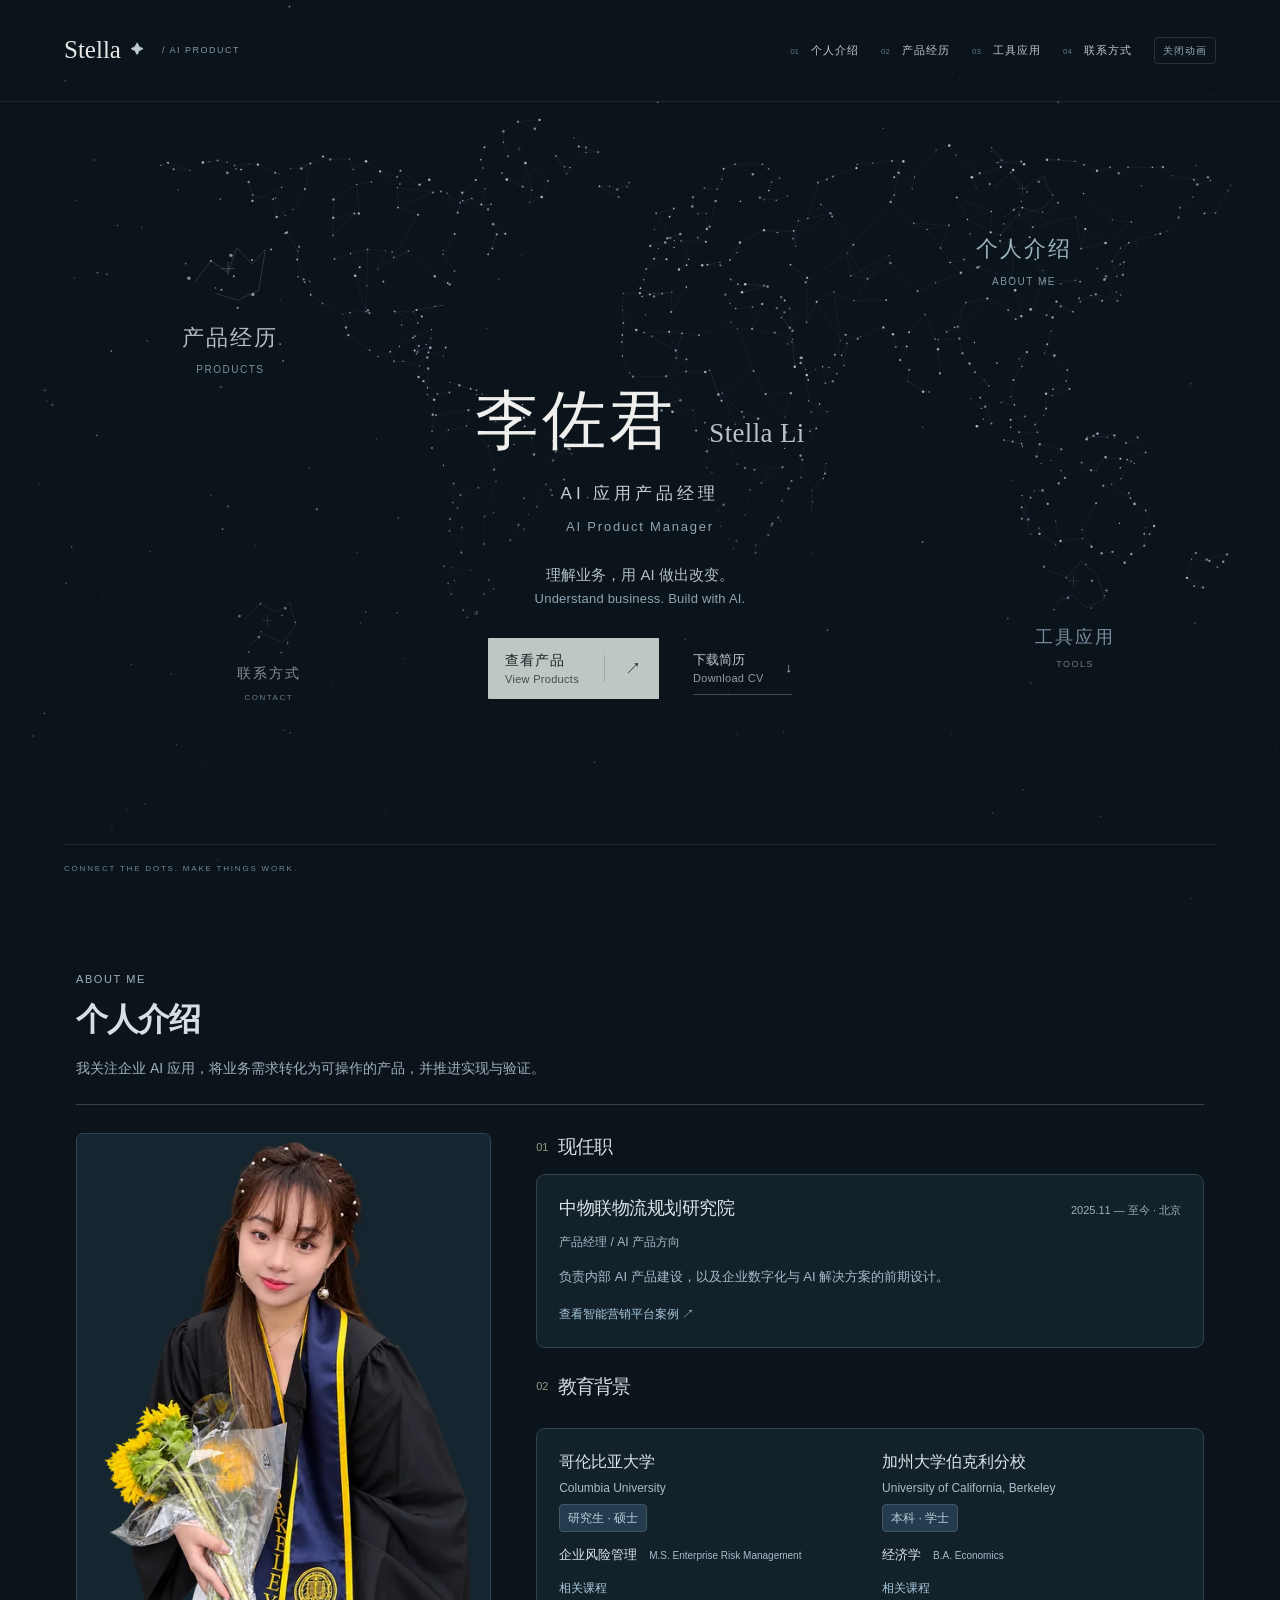
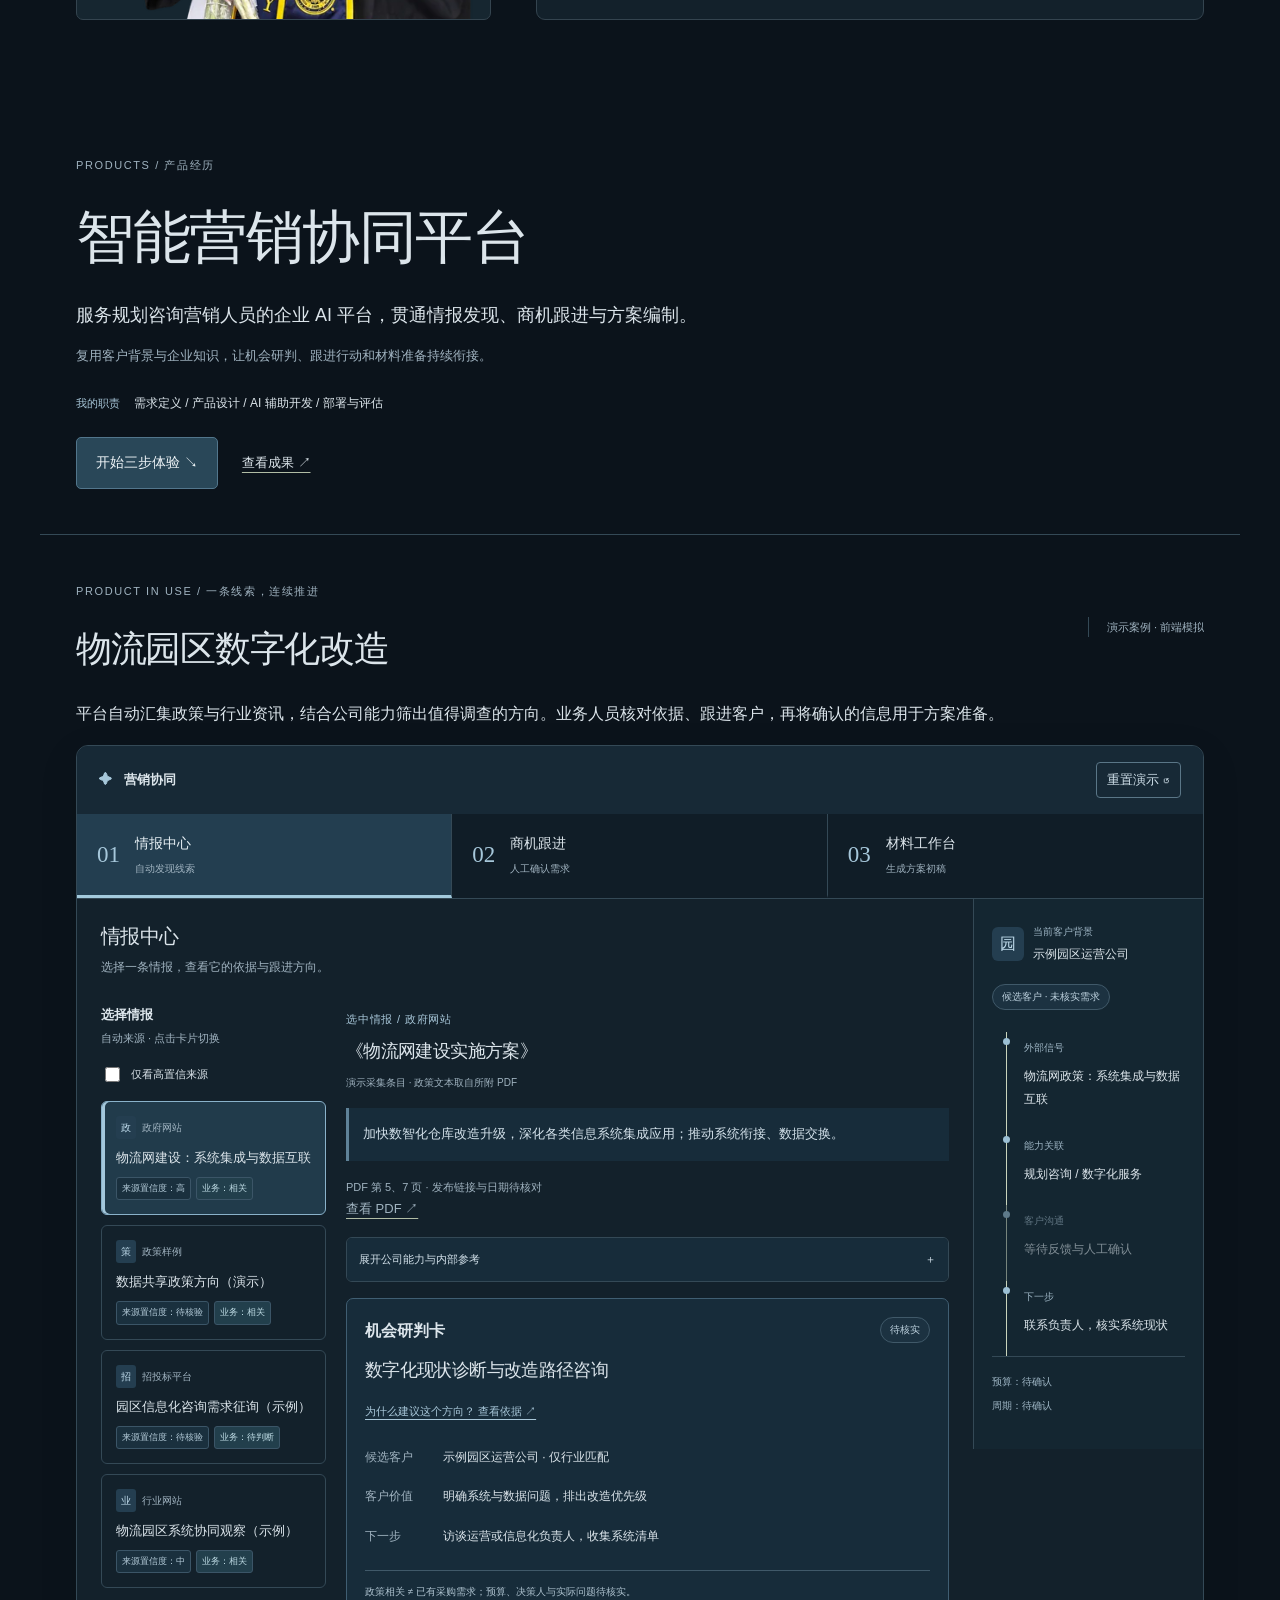
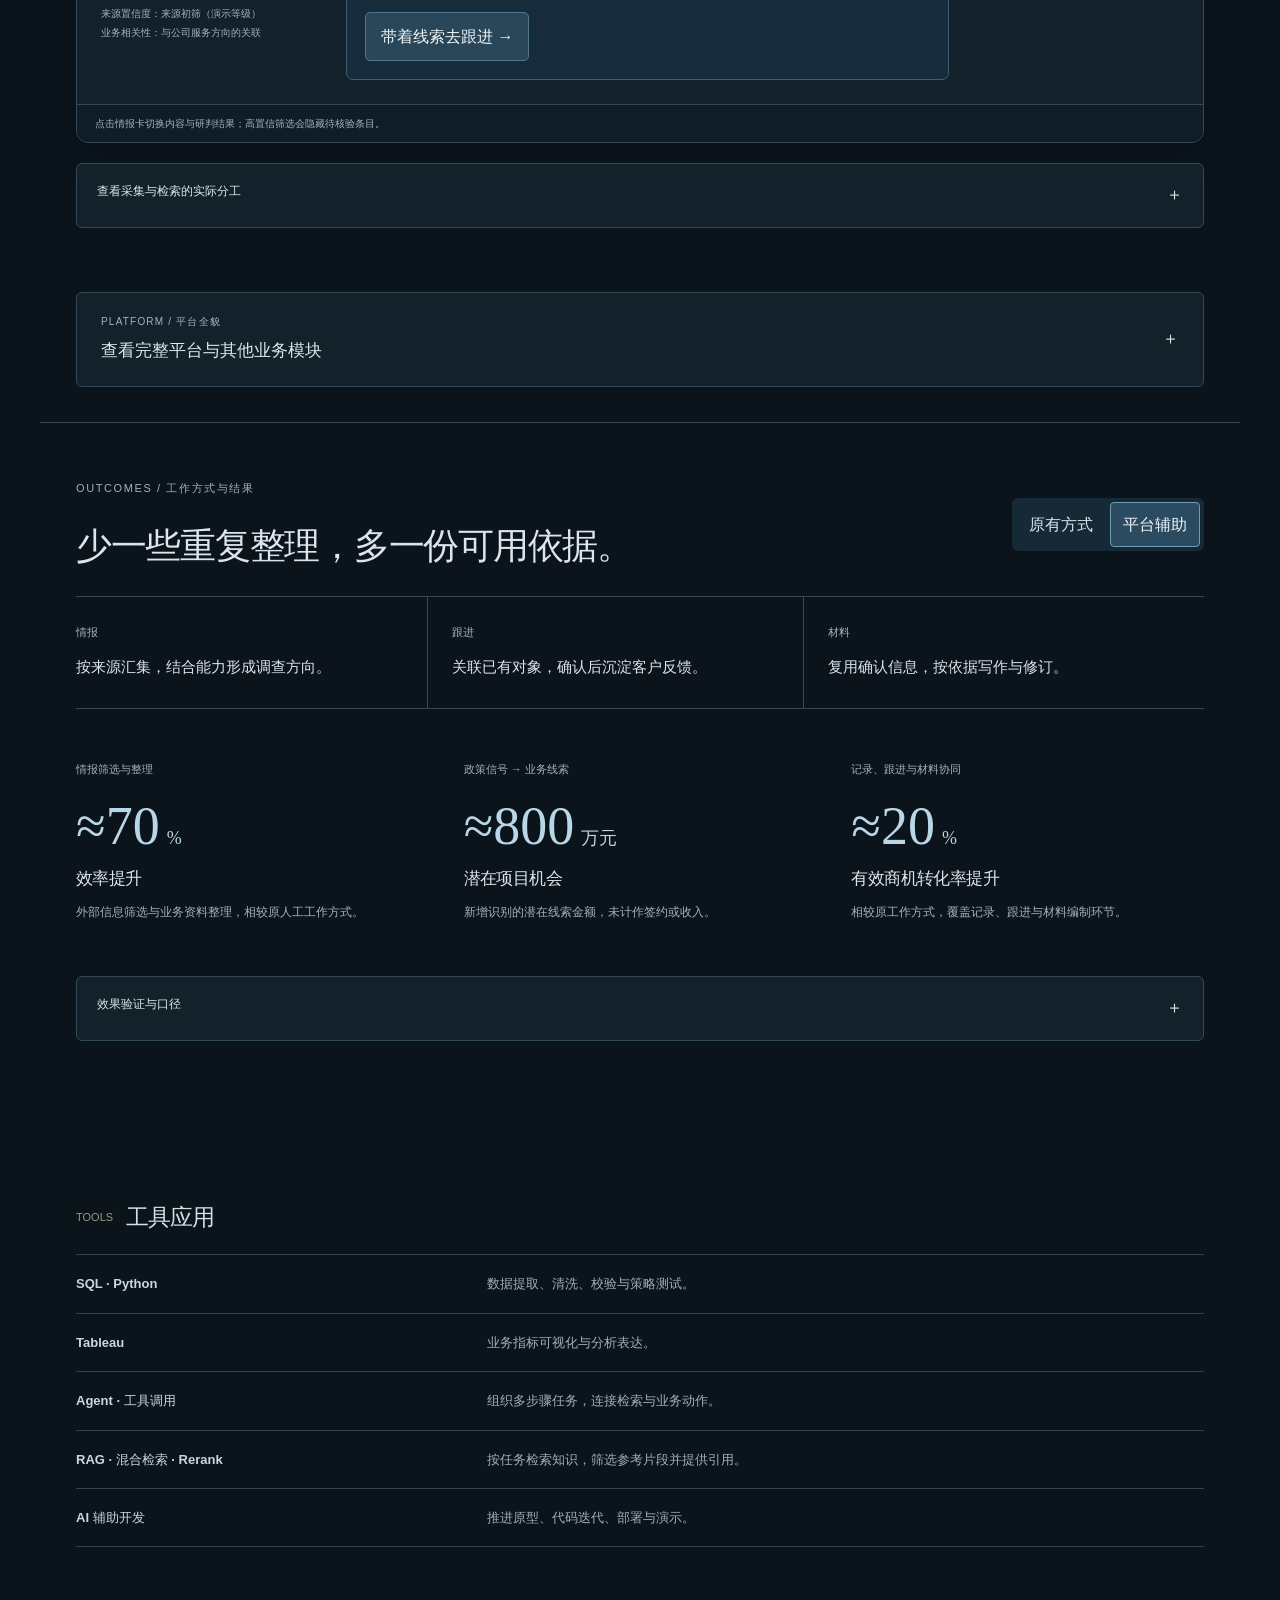
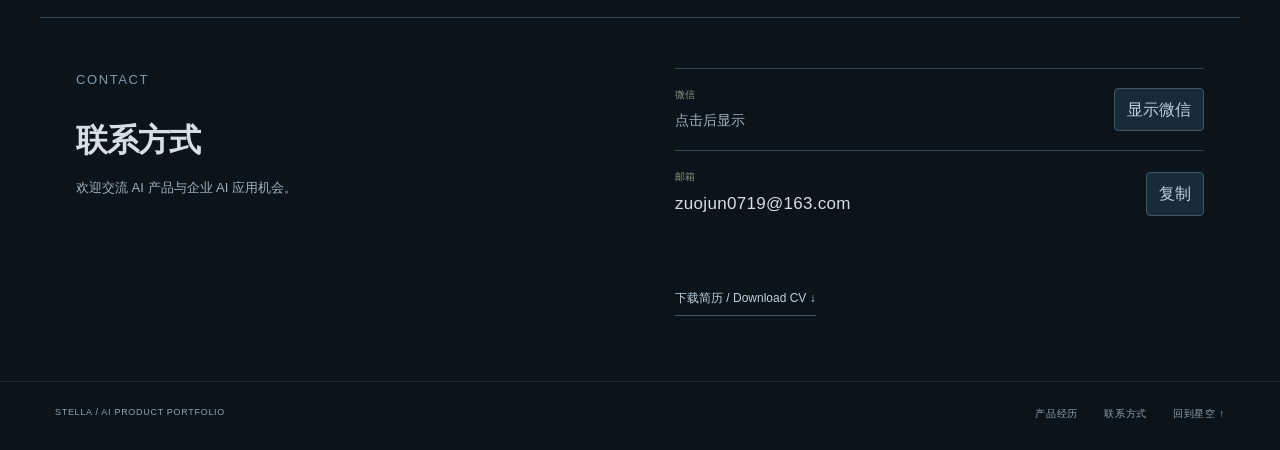
==== commit 75c13ce8: "Fix stale cached scripts breaking portfolio demo controls" ====
--- a/index.html
+++ b/index.html
@@ -1,6 +1,6 @@
 <!DOCTYPE html>
 
-<html lang="zh-CN"><head><meta charset="utf-8"/><meta content="width=device-width,initial-scale=1" name="viewport"/><meta content="李佐君 Stella 的 AI 产品作品集。了解我的背景、产品思考与智能营销协同平台实践。" name="description"/><title>李佐君 Stella · AI 产品作品集</title><link href="data:image/svg+xml,%3Csvg xmlns='http://www.w3.org/2000/svg' viewBox='0 0 100 100'%3E%3Crect width='100' height='100' rx='25' fill='%23152536'/%3E%3Ctext x='50' y='68' text-anchor='middle' font-size='65' fill='%23d1f288'%3ES%3C/text%3E%3C/svg%3E" rel="icon"/><link href="style.css" rel="stylesheet"/><link href="theme.css" rel="stylesheet"/><link href="case-study.css" rel="stylesheet"/><link href="profile.css" rel="stylesheet"/><link href="star-cover.css" rel="stylesheet"/><link href="mist-theme.css" rel="stylesheet"/><link href="single-page.css?v=20261027-simple-demo" rel="stylesheet"/></head>
+<html lang="zh-CN"><head><meta charset="utf-8"/><meta content="width=device-width,initial-scale=1" name="viewport"/><meta content="李佐君 Stella 的 AI 产品作品集。了解我的背景、产品思考与智能营销协同平台实践。" name="description"/><title>李佐君 Stella · AI 产品作品集</title><link href="data:image/svg+xml,%3Csvg xmlns='http://www.w3.org/2000/svg' viewBox='0 0 100 100'%3E%3Crect width='100' height='100' rx='25' fill='%23152536'/%3E%3Ctext x='50' y='68' text-anchor='middle' font-size='65' fill='%23d1f288'%3ES%3C/text%3E%3C/svg%3E" rel="icon"/><link href="style.css?v=9beb73ac87fb" rel="stylesheet"/><link href="theme.css?v=da8f5f14aa8b" rel="stylesheet"/><link href="case-study.css?v=1e0384e856d8" rel="stylesheet"/><link href="profile.css?v=ec96cf6f4427" rel="stylesheet"/><link href="star-cover.css?v=66c2914ac2a7" rel="stylesheet"/><link href="mist-theme.css?v=0a12998b5a14" rel="stylesheet"/><link href="single-page.css?v=70b857f5098d" rel="stylesheet"/></head>
 <body class="cover-page star-home single-page"><a class="sky-skip" href="#main">跳转至主要内容</a><div aria-hidden="true" class="star-layer"><canvas id="world-stars"></canvas></div><main id="main"><div class="night-stage" id="night-stage"><header class="sky-header"><button aria-label="Stella 标识：查看 S 星座彩蛋" class="sky-brand" id="constellation-mark"><span>Stella</span><i aria-hidden="true">✦</i><small>/ AI PRODUCT</small></button><nav aria-label="首页导航"><a href="#about-me"><span>01</span> 个人介绍</a><a href="#case"><span>02</span> 产品经历</a><a href="#tools"><span>03</span> 工具应用</a><a href="#contact"><span>04</span> 联系方式</a></nav></header><section aria-label="世界星图封面" class="sky-hero"><div class="sky-copy"><h1>李佐君 <span>Stella Li</span></h1><p class="sky-role">AI 应用产品经理<span lang="en">AI Product Manager</span></p><div class="sky-intro"><p>理解业务，用 AI 做出改变。<span lang="en">Understand business. Build with AI.</span></p></div><div class="sky-actions"><a class="sky-primary" href="#case"><strong class="action-copy">查看产品<small lang="en">View Products</small></strong><span>↗</span></a><a class="sky-resume" download="李佐君-中文简历.pdf" href="assets/stella-product-manager-resume.pdf?v=20261027"><strong class="action-copy">下载简历<small lang="en">Download CV</small></strong><span>↓</span></a></div></div><nav aria-label="探索个人作品集" class="star-portals"><a aria-label="联系方式" class="star-portal portal-career portal-contact" href="#contact"><svg aria-hidden="true" class="portal-starmap" viewbox="0 0 100 90"><path d="M18 35 L39 15 L61 26 L77 13 L84 43 L68 65 L43 54 L24 69"></path><circle cx="18" cy="35" r="1.7" style="--scatter-x:-6px;--scatter-y:-4px"></circle><circle cx="39" cy="15" r="1.1" style="--scatter-x:0px;--scatter-y:0px"></circle><circle cx="61" cy="26" r="1.1" style="--scatter-x:6px;--scatter-y:4px"></circle><circle cx="77" cy="13" r="1.7" style="--scatter-x:-6px;--scatter-y:8px"></circle><circle cx="84" cy="43" r="1.1" style="--scatter-x:0px;--scatter-y:-4px"></circle><circle cx="68" cy="65" r="1.1" style="--scatter-x:6px;--scatter-y:0px"></circle><circle cx="43" cy="54" r="1.7" style="--scatter-x:-6px;--scatter-y:4px"></circle><circle cx="24" cy="69" r="1.1" style="--scatter-x:0px;--scatter-y:8px"></circle><path class="portal-spark" d="M48 30v14M41 37h14"></path></svg><span class="portal-label"><b>联系方式</b><small>CONTACT</small></span><span aria-hidden="true" class="portal-enter">↗</span></a><a aria-label="产品经历" class="star-portal portal-projects" href="#case"><svg aria-hidden="true" class="portal-starmap" viewbox="0 0 100 90"><path d="M13 51 L30 29 L48 41 L57 15 L73 32 L87 17 L80 60 L58 70 L35 63"></path><circle cx="13" cy="51" r="1.7" style="--scatter-x:-6px;--scatter-y:-4px"></circle><circle cx="30" cy="29" r="1.1" style="--scatter-x:0px;--scatter-y:0px"></circle><circle cx="48" cy="41" r="1.1" style="--scatter-x:6px;--scatter-y:4px"></circle><circle cx="57" cy="15" r="1.7" style="--scatter-x:-6px;--scatter-y:8px"></circle><circle cx="73" cy="32" r="1.1" style="--scatter-x:0px;--scatter-y:-4px"></circle><circle cx="87" cy="17" r="1.1" style="--scatter-x:6px;--scatter-y:0px"></circle><circle cx="80" cy="60" r="1.7" style="--scatter-x:-6px;--scatter-y:4px"></circle><circle cx="58" cy="70" r="1.1" style="--scatter-x:0px;--scatter-y:8px"></circle><circle cx="35" cy="63" r="1.1" style="--scatter-x:6px;--scatter-y:-4px"></circle><path class="portal-spark" d="M48 30v14M41 37h14"></path></svg><span class="portal-label"><b>产品经历</b><small>PRODUCTS</small></span><span aria-hidden="true" class="portal-enter">↗</span></a><a aria-label="工具应用" class="star-portal portal-tools" href="#tools"><svg aria-hidden="true" class="portal-starmap" viewbox="0 0 100 90"><path d="M16 23 L39 33 L58 12 L78 29 L88 60 L65 72 L47 55 L23 66"></path><circle cx="16" cy="23" r="1.7" style="--scatter-x:-6px;--scatter-y:-4px"></circle><circle cx="39" cy="33" r="1.1" style="--scatter-x:0px;--scatter-y:0px"></circle><circle cx="58" cy="12" r="1.1" style="--scatter-x:6px;--scatter-y:4px"></circle><circle cx="78" cy="29" r="1.7" style="--scatter-x:-6px;--scatter-y:8px"></circle><circle cx="88" cy="60" r="1.1" style="--scatter-x:0px;--scatter-y:-4px"></circle><circle cx="65" cy="72" r="1.1" style="--scatter-x:6px;--scatter-y:0px"></circle><circle cx="47" cy="55" r="1.7" style="--scatter-x:-6px;--scatter-y:4px"></circle><circle cx="23" cy="66" r="1.1" style="--scatter-x:0px;--scatter-y:8px"></circle><path class="portal-spark" d="M48 30v14M41 37h14"></path></svg><span class="portal-label"><b>工具应用</b><small>TOOLS</small></span><span aria-hidden="true" class="portal-enter">↗</span></a><a aria-label="个人介绍" class="star-portal portal-capabilities portal-personal" href="#about-me"><svg aria-hidden="true" class="portal-starmap" viewbox="0 0 100 90"><path d="M12 35 L33 16 L48 37 L75 20 L87 49 L68 67 L43 60 L24 74"></path><circle cx="12" cy="35" r="1.7" style="--scatter-x:-6px;--scatter-y:-4px"></circle><circle cx="33" cy="16" r="1.1" style="--scatter-x:0px;--scatter-y:0px"></circle><circle cx="48" cy="37" r="1.1" style="--scatter-x:6px;--scatter-y:4px"></circle><circle cx="75" cy="20" r="1.7" style="--scatter-x:-6px;--scatter-y:8px"></circle><circle cx="87" cy="49" r="1.1" style="--scatter-x:0px;--scatter-y:-4px"></circle><circle cx="68" cy="67" r="1.1" style="--scatter-x:6px;--scatter-y:0px"></circle><circle cx="43" cy="60" r="1.7" style="--scatter-x:-6px;--scatter-y:4px"></circle><circle cx="24" cy="74" r="1.1" style="--scatter-x:0px;--scatter-y:8px"></circle><path class="portal-spark" d="M48 30v14M41 37h14"></path></svg><span class="portal-label"><b>个人介绍</b><small>ABOUT ME</small></span><span aria-hidden="true" class="portal-enter">↗</span></a></nav><div class="sky-bottom"><span>CONNECT THE DOTS. MAKE THINGS WORK.</span></div><p aria-live="polite" class="sr-only" id="sky-status" role="status"></p><p aria-hidden="true" class="sky-touch-hint">轻触星空，发现关联</p></section></div><section aria-label="个人介绍" class="single-profile" id="about-me"><div class="wrap profile-pages single-profile-wrap"><section id="career"><div class="detail-heading about-profile-heading"><p class="eyebrow">ABOUT ME</p><h2>个人介绍</h2><p class="about-profile-intro">我关注企业 AI 应用，将业务需求转化为可操作的产品，并推进实现与验证。</p></div><div class="about-profile-layout"><figure class="about-profile-portrait"><picture><source type="image/webp" srcset="assets/stella-portrait-480.webp 480w, assets/stella-portrait-960.webp 960w" sizes="(max-width: 360px) 270px, (max-width: 700px) 340px, (max-width: 950px) 35vw, 460px"/><img alt="李佐君的毕业照，身穿毕业礼服、手持花束" decoding="async" height="1448" loading="lazy" src="assets/stella-portrait.png" width="1086"/></picture></figure><div class="about-profile-copy"><section class="detail-section"><div class="detail-section-heading"><span>01</span><h2>现任职</h2></div><article class="career-record"><div class="record-heading"><h3>中物联物流规划研究院</h3><span>2025.11 — 至今 · 北京</span></div><p class="record-role">产品经理 / AI 产品方向</p><p>负责内部 AI 产品建设，以及企业数字化与 AI 解决方案的前期设计。</p><a class="inline-link" href="#case">查看智能营销平台案例 ↗</a></article></section><section class="detail-section"><div class="detail-section-heading"><span>02</span><h2>教育背景</h2></div><div class="education education-details"><article class="education-item"><div class="education-school"><b>哥伦比亚大学</b><span class="school-english" lang="en">Columbia University</span><em>研究生 · 硕士</em></div><div class="education-degree"><b>企业风险管理</b><small>M.S. Enterprise Risk Management</small></div><details class="course-details"><summary>相关课程</summary><p>运营风险管理 · 量化风险管理 · 战略风险管理</p></details></article><article class="education-item"><div class="education-school"><b>加州大学伯克利分校</b><span class="school-english" lang="en">University of California, Berkeley</span><em>本科 · 学士</em></div><div class="education-degree"><b>经济学</b><small>B.A. Economics</small></div><details class="course-details"><summary>相关课程</summary><p>数据科学基础 · 统计 · 计量经济学</p></details></article></div></section></div></div></section></div></section><section aria-label="产品经历：智能营销协同平台" class="product-case inline-project"><section class="wrap result-hero" id="case">
 <div class="hero-copy"><p class="eyebrow">PRODUCTS / 产品经历</p><h1>智能营销协同平台</h1><p class="hero-definition">服务规划咨询营销人员的企业 AI 平台，贯通情报发现、商机跟进与方案编制。</p><p class="hero-value">复用客户背景与企业知识，让机会研判、跟进行动和材料准备持续衔接。</p><div class="role-strip"><small>我的职责</small><span>需求定义 / 产品设计 / AI 辅助开发 / 部署与评估</span></div><div class="actions"><a class="solid" data-start-demo="" href="#experience">开始三步体验 ↘</a><a class="quiet-link" href="#impact">查看成果 ↗</a></div></div>
 </section><section class="wrap demo-section" id="experience"><div class="section-heading"><div><p class="eyebrow">PRODUCT IN USE / 一条线索，连续推进</p><h2>物流园区数字化改造</h2></div><p class="demo-caption">演示案例 · 前端模拟</p></div>
@@ -14,4 +14,4 @@
 <section aria-labelledby="step-tab-2" class="task-panel" hidden="" id="step-panel-2" role="tabpanel"><div class="task-heading"><div><h3>材料工作台</h3><p>核对已带入的需求，切换章节并查看改写。</p></div><span class="pill" id="material-state">等待确认背景</span></div><div class="task-handoff" id="handoff-2" aria-label="本阶段复用的信息"><div class="handoff-heading"><span aria-hidden="true">↳</span><b id="handoff-title-2"></b></div><dl id="handoff-fields-2"></dl></div><div class="material-gate" id="material-gate"><b>先确认一条客户反馈</b><p>材料使用已确认记录，避免把机会推测写成客户事实。</p><button class="small-solid" data-go="1">去确认跟进 →</button></div><div hidden="" id="material-workspace"><div class="material-layout"><aside class="material-sources"><small class="kicker">资料依据</small><button class="reference-source" data-document-source="policy" id="source-policy"><small>① 政策 / 第 5、7 页</small><b>系统集成与数据互联</b><span>《物流网建设实施方案》</span></button><button class="reference-source" data-document-source="feedback" id="source-feedback"><small>② 已确认沟通</small><b id="material-feedback-title"></b><span>来自商机跟进，无需重新输入</span></button><div class="template-note"><small>模板 / 只提供结构</small><p>背景 → 工作内容 → 交付安排</p></div></aside><div class="document-panel"><div class="document-toolbar"><b id="document-name">园区数字化咨询建议书</b><span class="tiny">正文预览</span></div><div aria-label="建议书章节" class="chapter-tabs" role="tablist"><button aria-controls="chapter-panel" aria-selected="false" data-chapter="0" id="chapter-tab-0" role="tab" tabindex="-1">项目背景</button><button aria-controls="chapter-panel" aria-selected="true" data-chapter="1" id="chapter-tab-1" role="tab">工作内容</button><button aria-controls="chapter-panel" aria-selected="false" data-chapter="2" id="chapter-tab-2" role="tab" tabindex="-1">交付安排</button></div><article aria-labelledby="chapter-tab-1" class="document-paper" id="chapter-panel" role="tabpanel" tabindex="0"><small id="document-chapter-label"></small><h4 id="document-chapter-title"></h4><p id="document-context"></p><div class="body-citations"><button aria-label="查看正文政策依据" class="cite" data-document-source="policy">① 政策依据</button><button aria-label="查看正文沟通依据" class="cite" data-document-source="feedback">② 沟通记录</button></div><div aria-live="polite" class="source-inspector" id="source-inspector" role="status"></div><div id="rewrite-block"><div class="rewrite-command"><small>定向改写要求</small><p>“写清楚调研哪些环节、形成什么成果，先不承诺建设系统。”</p></div><p class="editable-paragraph" id="document-paragraph"></p><button class="rewrite-button" id="rewrite-paragraph">演示改写这一段 ↗</button><p class="tiny" id="rewrite-note"></p></div><div class="document-pending"><span>预算 <b>待补充</b></span><span>周期 <b>待补充</b></span></div></article></div></div></div></section>
 </div><aside aria-label="当前客户背景" class="customer-context"><button aria-controls="context-timeline" aria-expanded="false" class="context-toggle" id="toggle-context">展开背景 ＋</button><div class="context-top"><span class="context-icon">园</span><div><small>当前客户背景</small><b>示例园区运营公司</b></div></div><span class="pill" id="context-state">候选客户 · 未核实需求</span><ol class="context-timeline" id="context-timeline"><li><small>外部信号</small><p id="context-signal">物流网政策：系统集成与数据互联</p></li><li><small>能力关联</small><p>规划咨询 / 数字化服务</p></li><li class="context-pending" id="context-confirmed"><small>客户沟通</small><p id="context-feedback">等待反馈与人工确认</p></li><li><small>下一步</small><p id="context-action">联系负责人，核实系统现状</p></li></ol><div class="context-footer"><span>预算：待确认</span><span>周期：待确认</span></div><p class="tiny"></p></aside></div>
 <div class="app-status"><span aria-live="polite" id="demo-status" role="status">已载入演示信息。选择一条政策，查看业务关联。</span></div>
-</div><details class="implementation"><summary>查看采集与检索的实际分工 <span>＋</span></summary><div class="implementation-grid"><div><b>获取与沉淀</b><p>配置目标栏目 → 提取文章链接与正文 → 摘要、链接去重 → 分类存储。权威来源按配置入库，行业资讯用于简报，机会公告进入情报中心；上传资料补充输入。</p><small>保留标题、摘要、正文、原文链接、来源分类与日期。可检索正文切片并建立向量索引。</small></div><div><b>匹配与研判</b><p>初筛固定提供能力摘要；客户按名称、地区、行业匹配。后续商机与材料任务按需调用关键词＋向量混合检索，再用 rerank 重排参考片段。</p><small>演示收件箱用于说明多渠道入口；当前采集以配置的政府、行业栏目及机会公告为主，招投标信息可通过指定来源或上传补充。</small></div></div></details></section><section aria-label="平台全貌" class="wrap platform-section" id="platform"><details class="platform-disclosure"><summary><span><small>PLATFORM / 平台全貌</small><b>查看完整平台与其他业务模块</b></span><span aria-hidden="true" class="platform-expand">＋</span></summary><div class="platform-map"><div class="platform-business"><div class="platform-lane-label"><small>01 / 业务经营</small><b>业务对象与进度</b></div><ol aria-label="业务主干" class="platform-spine"><li><b>客户管理</b><span>基础信息与联系记录</span></li><li><b>商机管理</b><span>阶段与需求跟进</span></li><li><b>项目管理</b><span>执行进度</span></li><li><b>回款管理</b><span>开票、到账与回款进度</span></li></ol><p class="platform-task-note">跟进待办：明确负责人，衔接后续行动。</p></div><div class="platform-support"><article><small>02 / 情报与知识</small><h3>获取信息，积累可复用背景</h3><ul><li>情报中心</li><li>每日资讯</li><li>知识库</li><li>经验库</li><li>案例模板</li></ul></article><article><small>03 / 智能协作</small><h3>围绕具体任务分析与产出</h3><ul><li>AI 对话</li><li>材料工作台</li><li>会议纪要</li><li>简报与汇报</li></ul></article><article><small>04 / 经营管理</small><h3>汇总投入、状态与审核事项</h3><ul><li>工时分配</li><li>数据看板</li><li>内容审核</li></ul></article></div><div class="platform-demo-scope"><div><small>下方重点体验</small><p>情报中心 <span aria-hidden="true">→</span> 商机跟进 <span aria-hidden="true">→</span> 材料工作台</p></div><a href="#experience">沿一条线索体验 <span aria-hidden="true">↓</span></a></div></div></details></section><section class="wrap impact-section" id="impact"><div class="section-heading"><div><p class="eyebrow">OUTCOMES / 工作方式与结果</p><h2>少一些重复整理，多一份可用依据。</h2></div><div aria-label="工作方式" class="comparison-toggle" role="group"><button aria-pressed="false" id="before-mode">原有方式</button><button aria-pressed="true" id="after-mode">平台辅助</button></div></div><div class="work-comparison" id="work-comparison"><div><span>情报</span><p>按来源汇集，结合能力形成调查方向。</p></div><div><span>跟进</span><p>关联已有对象，确认后沉淀客户反馈。</p></div><div><span>材料</span><p>复用确认信息，按依据写作与修订。</p></div></div><div class="metrics"><article><small>情报筛选与整理</small><strong>≈70<span>%</span></strong><h3>效率提升</h3><p>外部信息筛选与业务资料整理，相较原人工工作方式。</p></article><article><small>政策信号 → 业务线索</small><strong>≈800<span>万元</span></strong><h3>潜在项目机会</h3><p>新增识别的潜在线索金额，未计作签约或收入。</p></article><article><small>记录、跟进与材料协同</small><strong>≈20<span>%</span></strong><h3>有效商机转化率提升</h3><p>相较原工作方式，覆盖记录、跟进与材料编制环节。</p></article></div><details><summary>效果验证与口径 <span>＋</span></summary><p>70% 为情报筛选与整理的效率提升，不换算为耗时下降；20% 为转化率增幅，不改写为百分点。以上为项目整体结果，未将结果归因于单一 AI 功能。</p><p>围绕任务完成度、信息准确性、产物可用性及业务效率检查；对创建意图、同名客户复用、上下文传递维护回归用例。</p></details></section></section><section aria-label="工具应用" class="single-profile single-tools"><div class="wrap profile-pages single-profile-wrap"><section class="compact-tools" id="tools"><div class="detail-section-heading"><span>TOOLS</span><h2>工具应用</h2></div><dl><div><dt>SQL · Python</dt><dd>数据提取、清洗、校验与策略测试。</dd></div><div><dt>Tableau</dt><dd>业务指标可视化与分析表达。</dd></div><div><dt>Agent · 工具调用</dt><dd>组织多步骤任务，连接检索与业务动作。</dd></div><div><dt>RAG · 混合检索 · Rerank</dt><dd>按任务检索知识，筛选参考片段并提供引用。</dd></div><div><dt>AI 辅助开发</dt><dd>推进原型、代码迭代、部署与演示。</dd></div></dl></section></div></section><section class="single-contact wrap" id="contact"><div><p class="eyebrow">CONTACT</p><h2>联系方式</h2><p>欢迎交流 AI 产品与企业 AI 应用机会。</p></div><div class="single-contact-options"><div class="contact-row"><div><small>微信</small><b id="wechat-value" hidden="">stellaaa000</b><span class="contact-placeholder" id="wechat-placeholder">点击后显示</span></div><button aria-label="显示微信号" aria-controls="wechat-value" aria-expanded="false" class="copy-contact" data-reveal-wechat="" type="button">显示微信</button></div><div class="contact-row"><div><small>邮箱</small><a href="mailto:zuojun0719@163.com">zuojun0719@163.com</a></div><button aria-label="复制邮箱地址" class="copy-contact" data-copy="zuojun0719@163.com" type="button">复制</button></div><p aria-live="polite" id="contact-status" role="status"></p><a class="single-resume" download="李佐君-中文简历.pdf" href="assets/stella-product-manager-resume.pdf?v=20261027">下载简历 / Download CV ↓</a></div></section></main><footer class="home-footer"><span>STELLA / AI PRODUCT PORTFOLIO</span><div><a href="#case">产品经历</a><a href="#contact">联系方式</a><a href="#main">回到星空 ↑</a></div></footer><script src="case-study.js?v=20261026-visible-stars"></script><script src="motion.js"></script><script src="star-cover.js?v=20261026-role-position"></script><script src="single-page.js?v=20261026-contact-privacy"></script></body></html>+</div><details class="implementation"><summary>查看采集与检索的实际分工 <span>＋</span></summary><div class="implementation-grid"><div><b>获取与沉淀</b><p>配置目标栏目 → 提取文章链接与正文 → 摘要、链接去重 → 分类存储。权威来源按配置入库，行业资讯用于简报，机会公告进入情报中心；上传资料补充输入。</p><small>保留标题、摘要、正文、原文链接、来源分类与日期。可检索正文切片并建立向量索引。</small></div><div><b>匹配与研判</b><p>初筛固定提供能力摘要；客户按名称、地区、行业匹配。后续商机与材料任务按需调用关键词＋向量混合检索，再用 rerank 重排参考片段。</p><small>演示收件箱用于说明多渠道入口；当前采集以配置的政府、行业栏目及机会公告为主，招投标信息可通过指定来源或上传补充。</small></div></div></details></section><section aria-label="平台全貌" class="wrap platform-section" id="platform"><details class="platform-disclosure"><summary><span><small>PLATFORM / 平台全貌</small><b>查看完整平台与其他业务模块</b></span><span aria-hidden="true" class="platform-expand">＋</span></summary><div class="platform-map"><div class="platform-business"><div class="platform-lane-label"><small>01 / 业务经营</small><b>业务对象与进度</b></div><ol aria-label="业务主干" class="platform-spine"><li><b>客户管理</b><span>基础信息与联系记录</span></li><li><b>商机管理</b><span>阶段与需求跟进</span></li><li><b>项目管理</b><span>执行进度</span></li><li><b>回款管理</b><span>开票、到账与回款进度</span></li></ol><p class="platform-task-note">跟进待办：明确负责人，衔接后续行动。</p></div><div class="platform-support"><article><small>02 / 情报与知识</small><h3>获取信息，积累可复用背景</h3><ul><li>情报中心</li><li>每日资讯</li><li>知识库</li><li>经验库</li><li>案例模板</li></ul></article><article><small>03 / 智能协作</small><h3>围绕具体任务分析与产出</h3><ul><li>AI 对话</li><li>材料工作台</li><li>会议纪要</li><li>简报与汇报</li></ul></article><article><small>04 / 经营管理</small><h3>汇总投入、状态与审核事项</h3><ul><li>工时分配</li><li>数据看板</li><li>内容审核</li></ul></article></div><div class="platform-demo-scope"><div><small>下方重点体验</small><p>情报中心 <span aria-hidden="true">→</span> 商机跟进 <span aria-hidden="true">→</span> 材料工作台</p></div><a href="#experience">沿一条线索体验 <span aria-hidden="true">↓</span></a></div></div></details></section><section class="wrap impact-section" id="impact"><div class="section-heading"><div><p class="eyebrow">OUTCOMES / 工作方式与结果</p><h2>少一些重复整理，多一份可用依据。</h2></div><div aria-label="工作方式" class="comparison-toggle" role="group"><button aria-pressed="false" id="before-mode">原有方式</button><button aria-pressed="true" id="after-mode">平台辅助</button></div></div><div class="work-comparison" id="work-comparison"><div><span>情报</span><p>按来源汇集，结合能力形成调查方向。</p></div><div><span>跟进</span><p>关联已有对象，确认后沉淀客户反馈。</p></div><div><span>材料</span><p>复用确认信息，按依据写作与修订。</p></div></div><div class="metrics"><article><small>情报筛选与整理</small><strong>≈70<span>%</span></strong><h3>效率提升</h3><p>外部信息筛选与业务资料整理，相较原人工工作方式。</p></article><article><small>政策信号 → 业务线索</small><strong>≈800<span>万元</span></strong><h3>潜在项目机会</h3><p>新增识别的潜在线索金额，未计作签约或收入。</p></article><article><small>记录、跟进与材料协同</small><strong>≈20<span>%</span></strong><h3>有效商机转化率提升</h3><p>相较原工作方式，覆盖记录、跟进与材料编制环节。</p></article></div><details><summary>效果验证与口径 <span>＋</span></summary><p>70% 为情报筛选与整理的效率提升，不换算为耗时下降；20% 为转化率增幅，不改写为百分点。以上为项目整体结果，未将结果归因于单一 AI 功能。</p><p>围绕任务完成度、信息准确性、产物可用性及业务效率检查；对创建意图、同名客户复用、上下文传递维护回归用例。</p></details></section></section><section aria-label="工具应用" class="single-profile single-tools"><div class="wrap profile-pages single-profile-wrap"><section class="compact-tools" id="tools"><div class="detail-section-heading"><span>TOOLS</span><h2>工具应用</h2></div><dl><div><dt>SQL · Python</dt><dd>数据提取、清洗、校验与策略测试。</dd></div><div><dt>Tableau</dt><dd>业务指标可视化与分析表达。</dd></div><div><dt>Agent · 工具调用</dt><dd>组织多步骤任务，连接检索与业务动作。</dd></div><div><dt>RAG · 混合检索 · Rerank</dt><dd>按任务检索知识，筛选参考片段并提供引用。</dd></div><div><dt>AI 辅助开发</dt><dd>推进原型、代码迭代、部署与演示。</dd></div></dl></section></div></section><section class="single-contact wrap" id="contact"><div><p class="eyebrow">CONTACT</p><h2>联系方式</h2><p>欢迎交流 AI 产品与企业 AI 应用机会。</p></div><div class="single-contact-options"><div class="contact-row"><div><small>微信</small><b id="wechat-value" hidden="">stellaaa000</b><span class="contact-placeholder" id="wechat-placeholder">点击后显示</span></div><button aria-label="显示微信号" aria-controls="wechat-value" aria-expanded="false" class="copy-contact" data-reveal-wechat="" type="button">显示微信</button></div><div class="contact-row"><div><small>邮箱</small><a href="mailto:zuojun0719@163.com">zuojun0719@163.com</a></div><button aria-label="复制邮箱地址" class="copy-contact" data-copy="zuojun0719@163.com" type="button">复制</button></div><p aria-live="polite" id="contact-status" role="status"></p><a class="single-resume" download="李佐君-中文简历.pdf" href="assets/stella-product-manager-resume.pdf?v=20261027">下载简历 / Download CV ↓</a></div></section></main><footer class="home-footer"><span>STELLA / AI PRODUCT PORTFOLIO</span><div><a href="#case">产品经历</a><a href="#contact">联系方式</a><a href="#main">回到星空 ↑</a></div></footer><script src="case-study.js?v=3ee725ea1c65"></script><script src="motion.js?v=b510bfff6115"></script><script src="star-cover.js?v=d45c13686f21"></script><script src="single-page.js?v=c5982d43eb2a"></script></body></html>
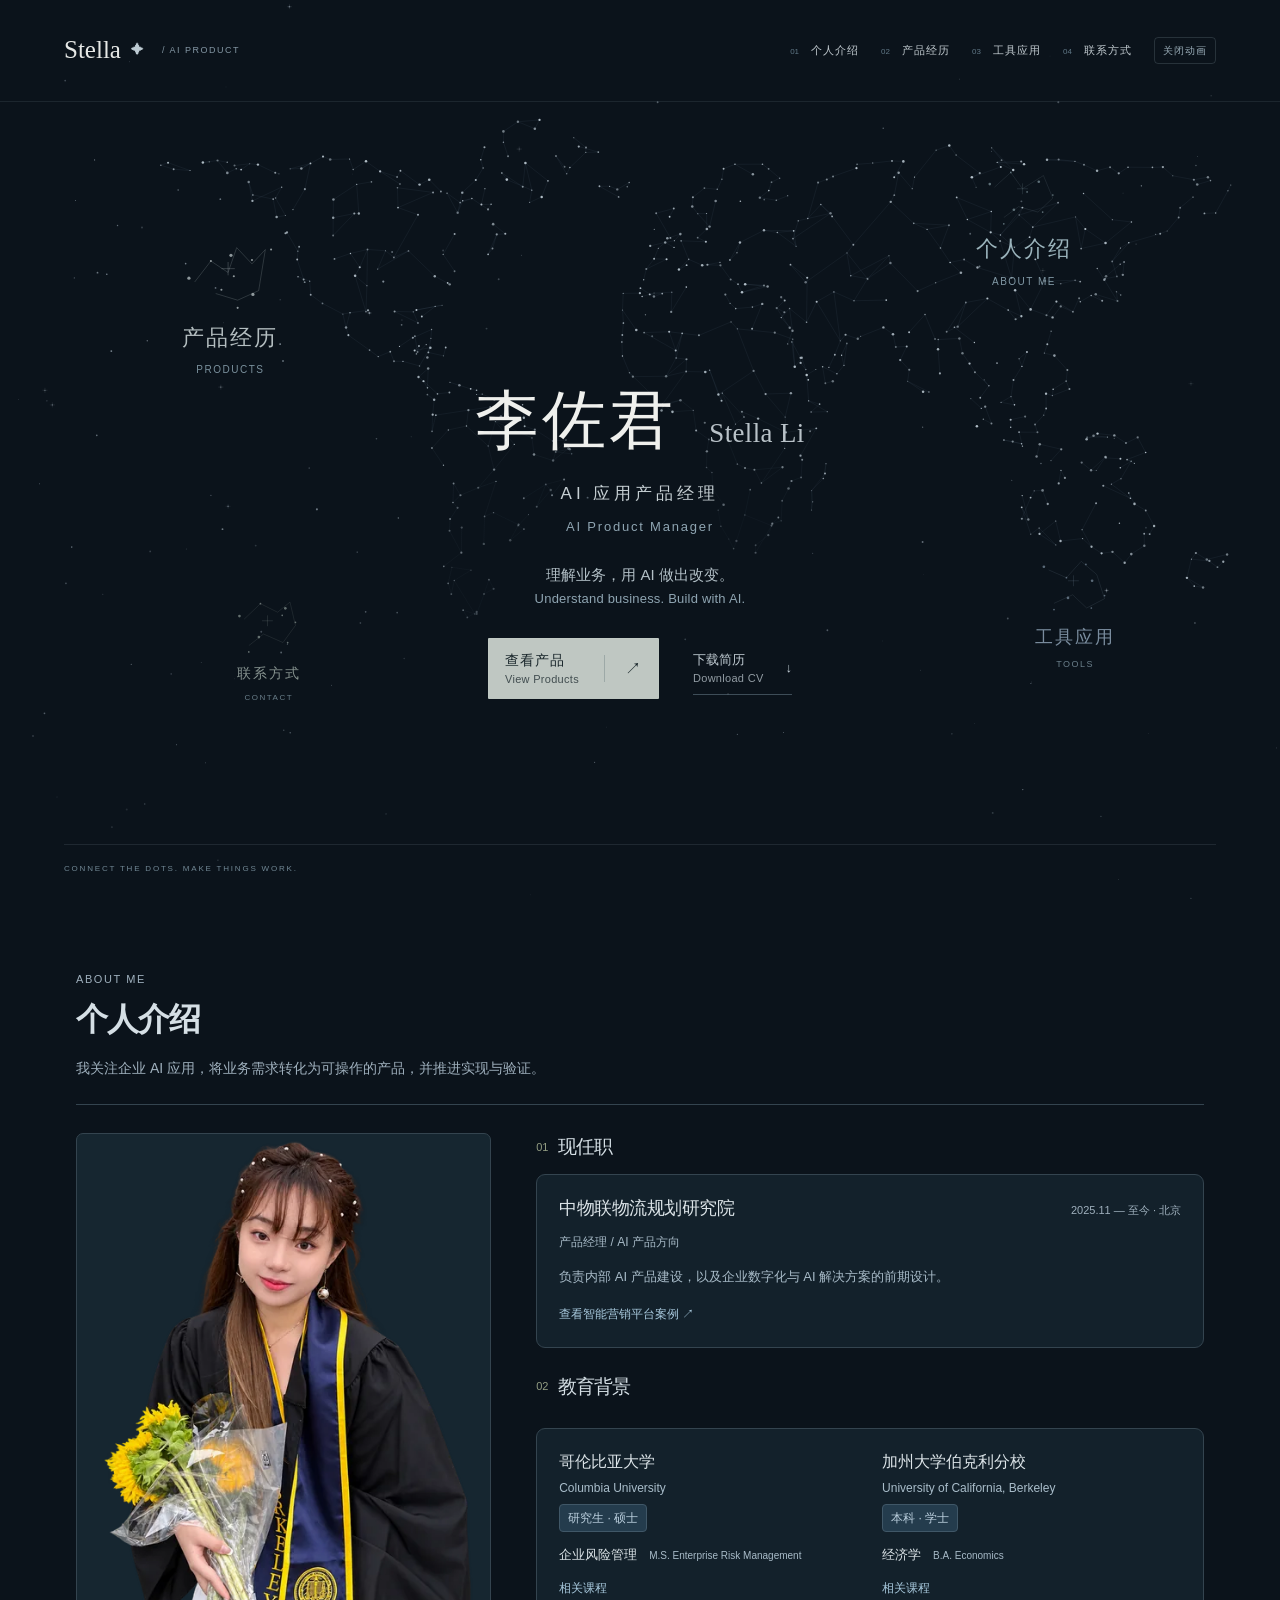
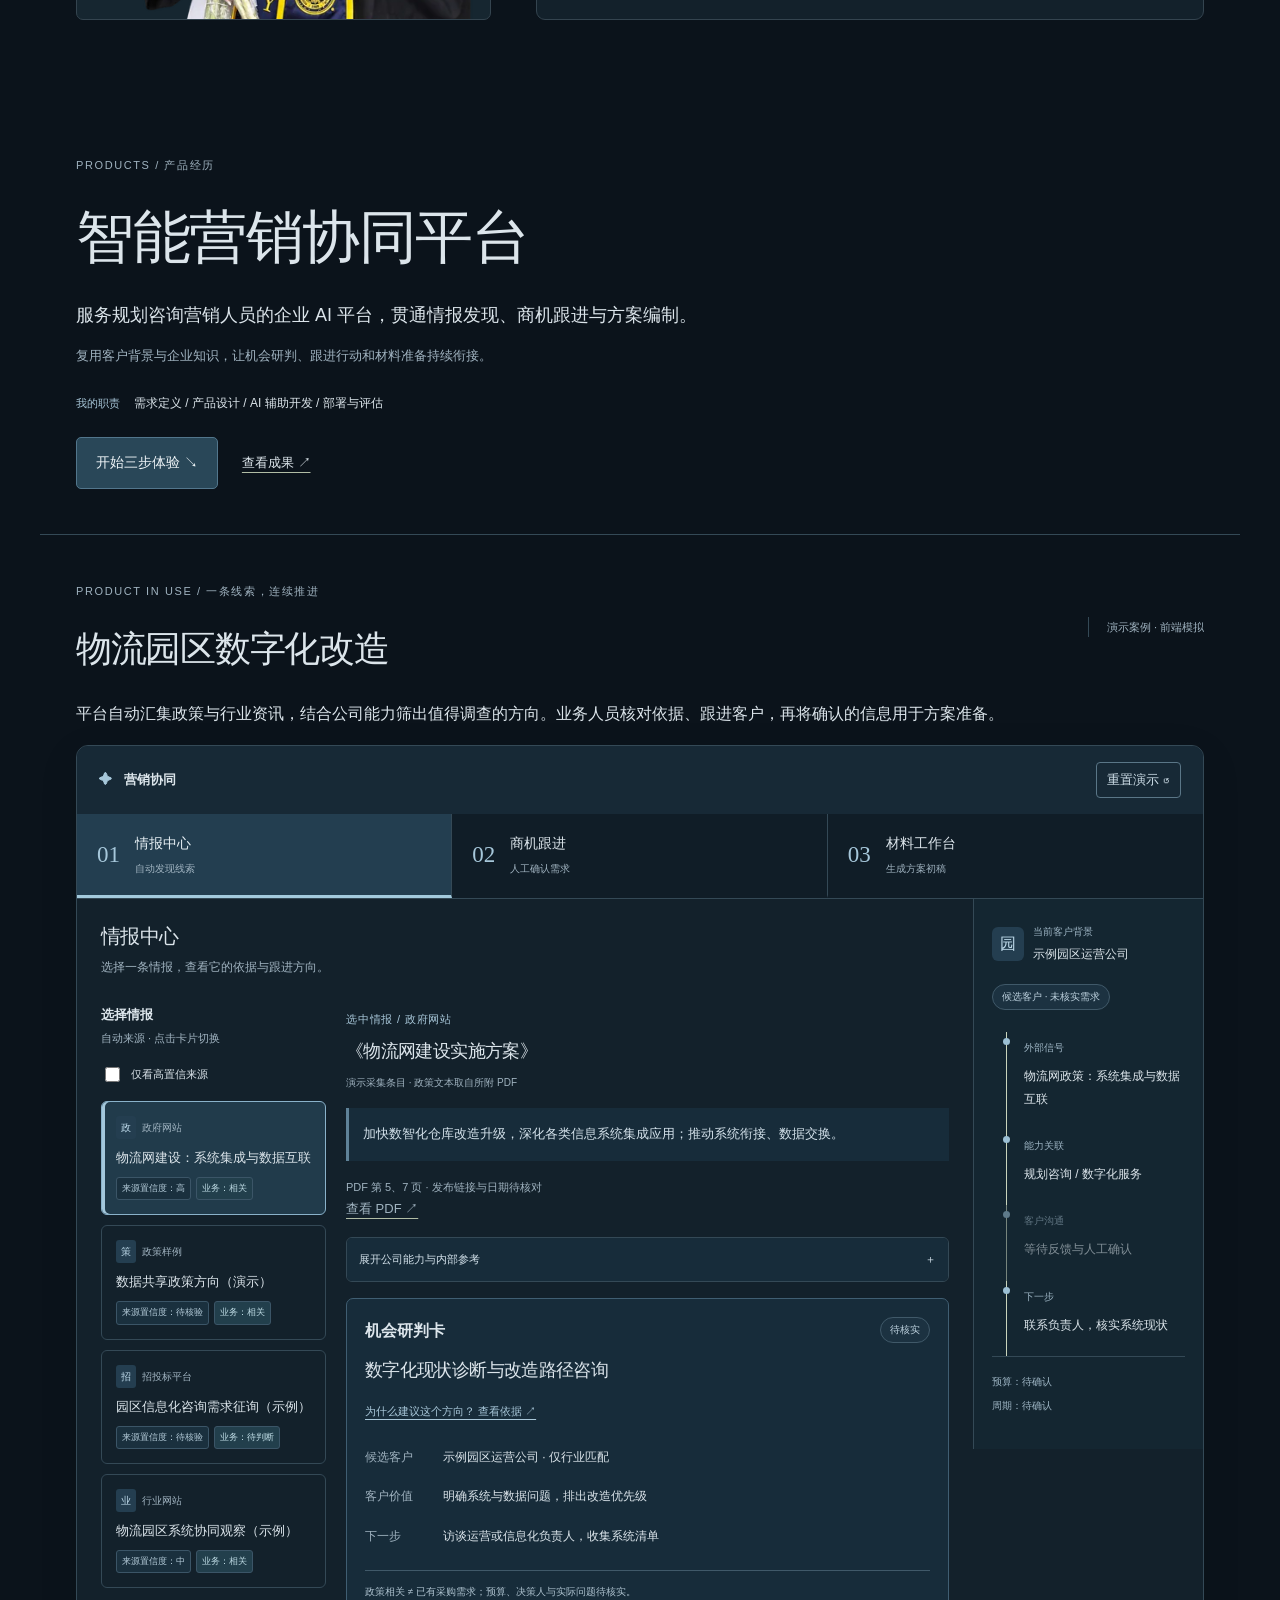
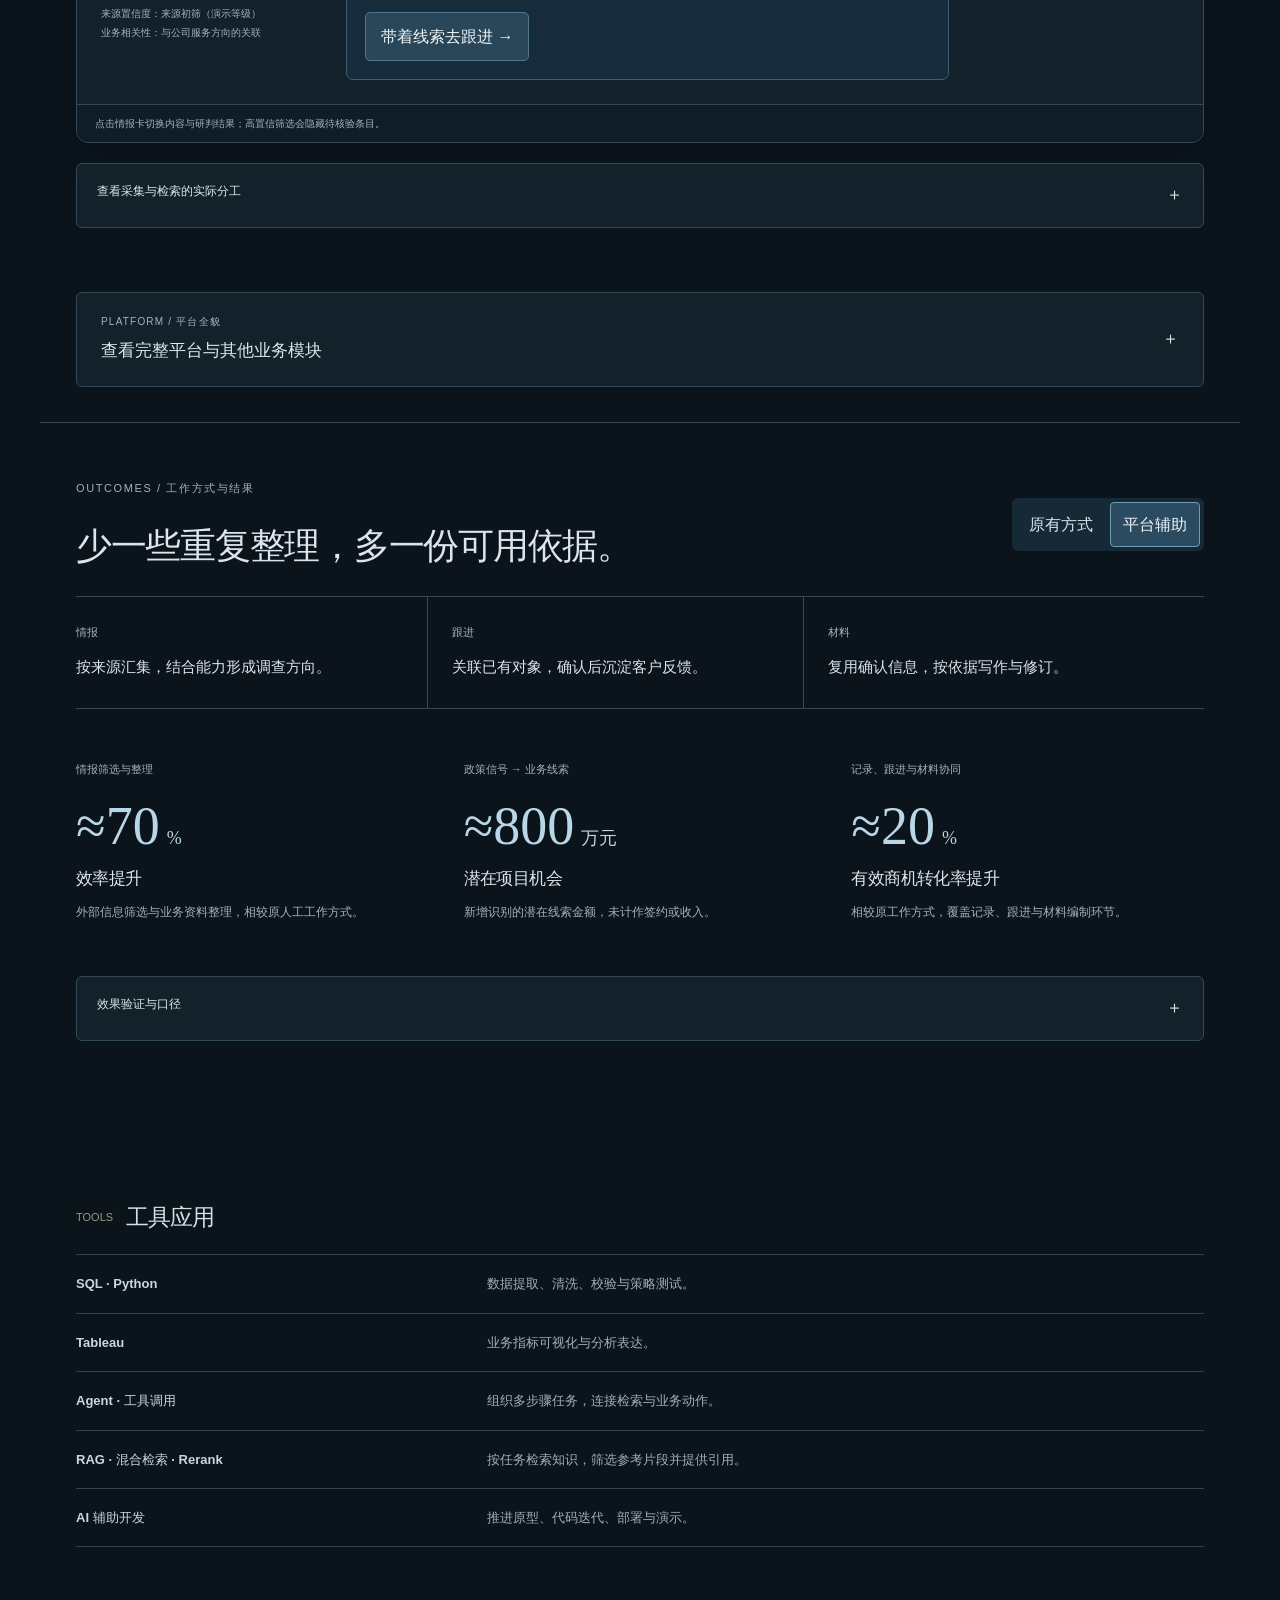
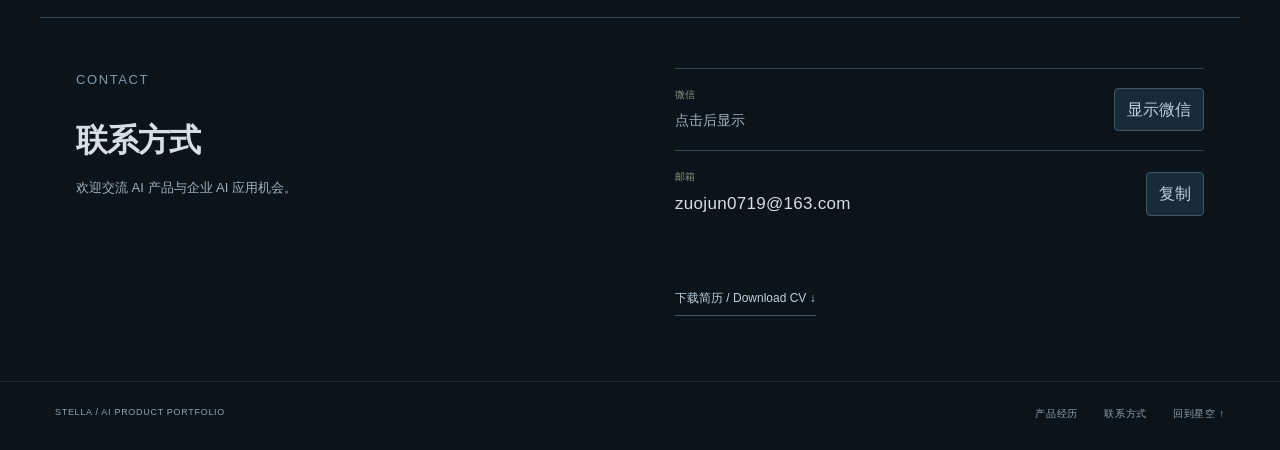
==== commit 9f8b7c79: "Correct platform overview link direction to demo above" ====
--- a/index.html
+++ b/index.html
@@ -14,4 +14,4 @@
 <section aria-labelledby="step-tab-2" class="task-panel" hidden="" id="step-panel-2" role="tabpanel"><div class="task-heading"><div><h3>材料工作台</h3><p>核对已带入的需求，切换章节并查看改写。</p></div><span class="pill" id="material-state">等待确认背景</span></div><div class="task-handoff" id="handoff-2" aria-label="本阶段复用的信息"><div class="handoff-heading"><span aria-hidden="true">↳</span><b id="handoff-title-2"></b></div><dl id="handoff-fields-2"></dl></div><div class="material-gate" id="material-gate"><b>先确认一条客户反馈</b><p>材料使用已确认记录，避免把机会推测写成客户事实。</p><button class="small-solid" data-go="1">去确认跟进 →</button></div><div hidden="" id="material-workspace"><div class="material-layout"><aside class="material-sources"><small class="kicker">资料依据</small><button class="reference-source" data-document-source="policy" id="source-policy"><small>① 政策 / 第 5、7 页</small><b>系统集成与数据互联</b><span>《物流网建设实施方案》</span></button><button class="reference-source" data-document-source="feedback" id="source-feedback"><small>② 已确认沟通</small><b id="material-feedback-title"></b><span>来自商机跟进，无需重新输入</span></button><div class="template-note"><small>模板 / 只提供结构</small><p>背景 → 工作内容 → 交付安排</p></div></aside><div class="document-panel"><div class="document-toolbar"><b id="document-name">园区数字化咨询建议书</b><span class="tiny">正文预览</span></div><div aria-label="建议书章节" class="chapter-tabs" role="tablist"><button aria-controls="chapter-panel" aria-selected="false" data-chapter="0" id="chapter-tab-0" role="tab" tabindex="-1">项目背景</button><button aria-controls="chapter-panel" aria-selected="true" data-chapter="1" id="chapter-tab-1" role="tab">工作内容</button><button aria-controls="chapter-panel" aria-selected="false" data-chapter="2" id="chapter-tab-2" role="tab" tabindex="-1">交付安排</button></div><article aria-labelledby="chapter-tab-1" class="document-paper" id="chapter-panel" role="tabpanel" tabindex="0"><small id="document-chapter-label"></small><h4 id="document-chapter-title"></h4><p id="document-context"></p><div class="body-citations"><button aria-label="查看正文政策依据" class="cite" data-document-source="policy">① 政策依据</button><button aria-label="查看正文沟通依据" class="cite" data-document-source="feedback">② 沟通记录</button></div><div aria-live="polite" class="source-inspector" id="source-inspector" role="status"></div><div id="rewrite-block"><div class="rewrite-command"><small>定向改写要求</small><p>“写清楚调研哪些环节、形成什么成果，先不承诺建设系统。”</p></div><p class="editable-paragraph" id="document-paragraph"></p><button class="rewrite-button" id="rewrite-paragraph">演示改写这一段 ↗</button><p class="tiny" id="rewrite-note"></p></div><div class="document-pending"><span>预算 <b>待补充</b></span><span>周期 <b>待补充</b></span></div></article></div></div></div></section>
 </div><aside aria-label="当前客户背景" class="customer-context"><button aria-controls="context-timeline" aria-expanded="false" class="context-toggle" id="toggle-context">展开背景 ＋</button><div class="context-top"><span class="context-icon">园</span><div><small>当前客户背景</small><b>示例园区运营公司</b></div></div><span class="pill" id="context-state">候选客户 · 未核实需求</span><ol class="context-timeline" id="context-timeline"><li><small>外部信号</small><p id="context-signal">物流网政策：系统集成与数据互联</p></li><li><small>能力关联</small><p>规划咨询 / 数字化服务</p></li><li class="context-pending" id="context-confirmed"><small>客户沟通</small><p id="context-feedback">等待反馈与人工确认</p></li><li><small>下一步</small><p id="context-action">联系负责人，核实系统现状</p></li></ol><div class="context-footer"><span>预算：待确认</span><span>周期：待确认</span></div><p class="tiny"></p></aside></div>
 <div class="app-status"><span aria-live="polite" id="demo-status" role="status">已载入演示信息。选择一条政策，查看业务关联。</span></div>
-</div><details class="implementation"><summary>查看采集与检索的实际分工 <span>＋</span></summary><div class="implementation-grid"><div><b>获取与沉淀</b><p>配置目标栏目 → 提取文章链接与正文 → 摘要、链接去重 → 分类存储。权威来源按配置入库，行业资讯用于简报，机会公告进入情报中心；上传资料补充输入。</p><small>保留标题、摘要、正文、原文链接、来源分类与日期。可检索正文切片并建立向量索引。</small></div><div><b>匹配与研判</b><p>初筛固定提供能力摘要；客户按名称、地区、行业匹配。后续商机与材料任务按需调用关键词＋向量混合检索，再用 rerank 重排参考片段。</p><small>演示收件箱用于说明多渠道入口；当前采集以配置的政府、行业栏目及机会公告为主，招投标信息可通过指定来源或上传补充。</small></div></div></details></section><section aria-label="平台全貌" class="wrap platform-section" id="platform"><details class="platform-disclosure"><summary><span><small>PLATFORM / 平台全貌</small><b>查看完整平台与其他业务模块</b></span><span aria-hidden="true" class="platform-expand">＋</span></summary><div class="platform-map"><div class="platform-business"><div class="platform-lane-label"><small>01 / 业务经营</small><b>业务对象与进度</b></div><ol aria-label="业务主干" class="platform-spine"><li><b>客户管理</b><span>基础信息与联系记录</span></li><li><b>商机管理</b><span>阶段与需求跟进</span></li><li><b>项目管理</b><span>执行进度</span></li><li><b>回款管理</b><span>开票、到账与回款进度</span></li></ol><p class="platform-task-note">跟进待办：明确负责人，衔接后续行动。</p></div><div class="platform-support"><article><small>02 / 情报与知识</small><h3>获取信息，积累可复用背景</h3><ul><li>情报中心</li><li>每日资讯</li><li>知识库</li><li>经验库</li><li>案例模板</li></ul></article><article><small>03 / 智能协作</small><h3>围绕具体任务分析与产出</h3><ul><li>AI 对话</li><li>材料工作台</li><li>会议纪要</li><li>简报与汇报</li></ul></article><article><small>04 / 经营管理</small><h3>汇总投入、状态与审核事项</h3><ul><li>工时分配</li><li>数据看板</li><li>内容审核</li></ul></article></div><div class="platform-demo-scope"><div><small>下方重点体验</small><p>情报中心 <span aria-hidden="true">→</span> 商机跟进 <span aria-hidden="true">→</span> 材料工作台</p></div><a href="#experience">沿一条线索体验 <span aria-hidden="true">↓</span></a></div></div></details></section><section class="wrap impact-section" id="impact"><div class="section-heading"><div><p class="eyebrow">OUTCOMES / 工作方式与结果</p><h2>少一些重复整理，多一份可用依据。</h2></div><div aria-label="工作方式" class="comparison-toggle" role="group"><button aria-pressed="false" id="before-mode">原有方式</button><button aria-pressed="true" id="after-mode">平台辅助</button></div></div><div class="work-comparison" id="work-comparison"><div><span>情报</span><p>按来源汇集，结合能力形成调查方向。</p></div><div><span>跟进</span><p>关联已有对象，确认后沉淀客户反馈。</p></div><div><span>材料</span><p>复用确认信息，按依据写作与修订。</p></div></div><div class="metrics"><article><small>情报筛选与整理</small><strong>≈70<span>%</span></strong><h3>效率提升</h3><p>外部信息筛选与业务资料整理，相较原人工工作方式。</p></article><article><small>政策信号 → 业务线索</small><strong>≈800<span>万元</span></strong><h3>潜在项目机会</h3><p>新增识别的潜在线索金额，未计作签约或收入。</p></article><article><small>记录、跟进与材料协同</small><strong>≈20<span>%</span></strong><h3>有效商机转化率提升</h3><p>相较原工作方式，覆盖记录、跟进与材料编制环节。</p></article></div><details><summary>效果验证与口径 <span>＋</span></summary><p>70% 为情报筛选与整理的效率提升，不换算为耗时下降；20% 为转化率增幅，不改写为百分点。以上为项目整体结果，未将结果归因于单一 AI 功能。</p><p>围绕任务完成度、信息准确性、产物可用性及业务效率检查；对创建意图、同名客户复用、上下文传递维护回归用例。</p></details></section></section><section aria-label="工具应用" class="single-profile single-tools"><div class="wrap profile-pages single-profile-wrap"><section class="compact-tools" id="tools"><div class="detail-section-heading"><span>TOOLS</span><h2>工具应用</h2></div><dl><div><dt>SQL · Python</dt><dd>数据提取、清洗、校验与策略测试。</dd></div><div><dt>Tableau</dt><dd>业务指标可视化与分析表达。</dd></div><div><dt>Agent · 工具调用</dt><dd>组织多步骤任务，连接检索与业务动作。</dd></div><div><dt>RAG · 混合检索 · Rerank</dt><dd>按任务检索知识，筛选参考片段并提供引用。</dd></div><div><dt>AI 辅助开发</dt><dd>推进原型、代码迭代、部署与演示。</dd></div></dl></section></div></section><section class="single-contact wrap" id="contact"><div><p class="eyebrow">CONTACT</p><h2>联系方式</h2><p>欢迎交流 AI 产品与企业 AI 应用机会。</p></div><div class="single-contact-options"><div class="contact-row"><div><small>微信</small><b id="wechat-value" hidden="">stellaaa000</b><span class="contact-placeholder" id="wechat-placeholder">点击后显示</span></div><button aria-label="显示微信号" aria-controls="wechat-value" aria-expanded="false" class="copy-contact" data-reveal-wechat="" type="button">显示微信</button></div><div class="contact-row"><div><small>邮箱</small><a href="mailto:zuojun0719@163.com">zuojun0719@163.com</a></div><button aria-label="复制邮箱地址" class="copy-contact" data-copy="zuojun0719@163.com" type="button">复制</button></div><p aria-live="polite" id="contact-status" role="status"></p><a class="single-resume" download="李佐君-中文简历.pdf" href="assets/stella-product-manager-resume.pdf?v=20261027">下载简历 / Download CV ↓</a></div></section></main><footer class="home-footer"><span>STELLA / AI PRODUCT PORTFOLIO</span><div><a href="#case">产品经历</a><a href="#contact">联系方式</a><a href="#main">回到星空 ↑</a></div></footer><script src="case-study.js?v=3ee725ea1c65"></script><script src="motion.js?v=b510bfff6115"></script><script src="star-cover.js?v=d45c13686f21"></script><script src="single-page.js?v=c5982d43eb2a"></script></body></html>+</div><details class="implementation"><summary>查看采集与检索的实际分工 <span>＋</span></summary><div class="implementation-grid"><div><b>获取与沉淀</b><p>配置目标栏目 → 提取文章链接与正文 → 摘要、链接去重 → 分类存储。权威来源按配置入库，行业资讯用于简报，机会公告进入情报中心；上传资料补充输入。</p><small>保留标题、摘要、正文、原文链接、来源分类与日期。可检索正文切片并建立向量索引。</small></div><div><b>匹配与研判</b><p>初筛固定提供能力摘要；客户按名称、地区、行业匹配。后续商机与材料任务按需调用关键词＋向量混合检索，再用 rerank 重排参考片段。</p><small>演示收件箱用于说明多渠道入口；当前采集以配置的政府、行业栏目及机会公告为主，招投标信息可通过指定来源或上传补充。</small></div></div></details></section><section aria-label="平台全貌" class="wrap platform-section" id="platform"><details class="platform-disclosure"><summary><span><small>PLATFORM / 平台全貌</small><b>查看完整平台与其他业务模块</b></span><span aria-hidden="true" class="platform-expand">＋</span></summary><div class="platform-map"><div class="platform-business"><div class="platform-lane-label"><small>01 / 业务经营</small><b>业务对象与进度</b></div><ol aria-label="业务主干" class="platform-spine"><li><b>客户管理</b><span>基础信息与联系记录</span></li><li><b>商机管理</b><span>阶段与需求跟进</span></li><li><b>项目管理</b><span>执行进度</span></li><li><b>回款管理</b><span>开票、到账与回款进度</span></li></ol><p class="platform-task-note">跟进待办：明确负责人，衔接后续行动。</p></div><div class="platform-support"><article><small>02 / 情报与知识</small><h3>获取信息，积累可复用背景</h3><ul><li>情报中心</li><li>每日资讯</li><li>知识库</li><li>经验库</li><li>案例模板</li></ul></article><article><small>03 / 智能协作</small><h3>围绕具体任务分析与产出</h3><ul><li>AI 对话</li><li>材料工作台</li><li>会议纪要</li><li>简报与汇报</li></ul></article><article><small>04 / 经营管理</small><h3>汇总投入、状态与审核事项</h3><ul><li>工时分配</li><li>数据看板</li><li>内容审核</li></ul></article></div><div class="platform-demo-scope"><div><small>核心体验链路</small><p>情报中心 <span aria-hidden="true">→</span> 商机跟进 <span aria-hidden="true">→</span> 材料工作台</p></div><a href="#experience">返回三步体验 <span aria-hidden="true">↑</span></a></div></div></details></section><section class="wrap impact-section" id="impact"><div class="section-heading"><div><p class="eyebrow">OUTCOMES / 工作方式与结果</p><h2>少一些重复整理，多一份可用依据。</h2></div><div aria-label="工作方式" class="comparison-toggle" role="group"><button aria-pressed="false" id="before-mode">原有方式</button><button aria-pressed="true" id="after-mode">平台辅助</button></div></div><div class="work-comparison" id="work-comparison"><div><span>情报</span><p>按来源汇集，结合能力形成调查方向。</p></div><div><span>跟进</span><p>关联已有对象，确认后沉淀客户反馈。</p></div><div><span>材料</span><p>复用确认信息，按依据写作与修订。</p></div></div><div class="metrics"><article><small>情报筛选与整理</small><strong>≈70<span>%</span></strong><h3>效率提升</h3><p>外部信息筛选与业务资料整理，相较原人工工作方式。</p></article><article><small>政策信号 → 业务线索</small><strong>≈800<span>万元</span></strong><h3>潜在项目机会</h3><p>新增识别的潜在线索金额，未计作签约或收入。</p></article><article><small>记录、跟进与材料协同</small><strong>≈20<span>%</span></strong><h3>有效商机转化率提升</h3><p>相较原工作方式，覆盖记录、跟进与材料编制环节。</p></article></div><details><summary>效果验证与口径 <span>＋</span></summary><p>70% 为情报筛选与整理的效率提升，不换算为耗时下降；20% 为转化率增幅，不改写为百分点。以上为项目整体结果，未将结果归因于单一 AI 功能。</p><p>围绕任务完成度、信息准确性、产物可用性及业务效率检查；对创建意图、同名客户复用、上下文传递维护回归用例。</p></details></section></section><section aria-label="工具应用" class="single-profile single-tools"><div class="wrap profile-pages single-profile-wrap"><section class="compact-tools" id="tools"><div class="detail-section-heading"><span>TOOLS</span><h2>工具应用</h2></div><dl><div><dt>SQL · Python</dt><dd>数据提取、清洗、校验与策略测试。</dd></div><div><dt>Tableau</dt><dd>业务指标可视化与分析表达。</dd></div><div><dt>Agent · 工具调用</dt><dd>组织多步骤任务，连接检索与业务动作。</dd></div><div><dt>RAG · 混合检索 · Rerank</dt><dd>按任务检索知识，筛选参考片段并提供引用。</dd></div><div><dt>AI 辅助开发</dt><dd>推进原型、代码迭代、部署与演示。</dd></div></dl></section></div></section><section class="single-contact wrap" id="contact"><div><p class="eyebrow">CONTACT</p><h2>联系方式</h2><p>欢迎交流 AI 产品与企业 AI 应用机会。</p></div><div class="single-contact-options"><div class="contact-row"><div><small>微信</small><b id="wechat-value" hidden="">stellaaa000</b><span class="contact-placeholder" id="wechat-placeholder">点击后显示</span></div><button aria-label="显示微信号" aria-controls="wechat-value" aria-expanded="false" class="copy-contact" data-reveal-wechat="" type="button">显示微信</button></div><div class="contact-row"><div><small>邮箱</small><a href="mailto:zuojun0719@163.com">zuojun0719@163.com</a></div><button aria-label="复制邮箱地址" class="copy-contact" data-copy="zuojun0719@163.com" type="button">复制</button></div><p aria-live="polite" id="contact-status" role="status"></p><a class="single-resume" download="李佐君-中文简历.pdf" href="assets/stella-product-manager-resume.pdf?v=20261027">下载简历 / Download CV ↓</a></div></section></main><footer class="home-footer"><span>STELLA / AI PRODUCT PORTFOLIO</span><div><a href="#case">产品经历</a><a href="#contact">联系方式</a><a href="#main">回到星空 ↑</a></div></footer><script src="case-study.js?v=3ee725ea1c65"></script><script src="motion.js?v=b510bfff6115"></script><script src="star-cover.js?v=d45c13686f21"></script><script src="single-page.js?v=c5982d43eb2a"></script></body></html>
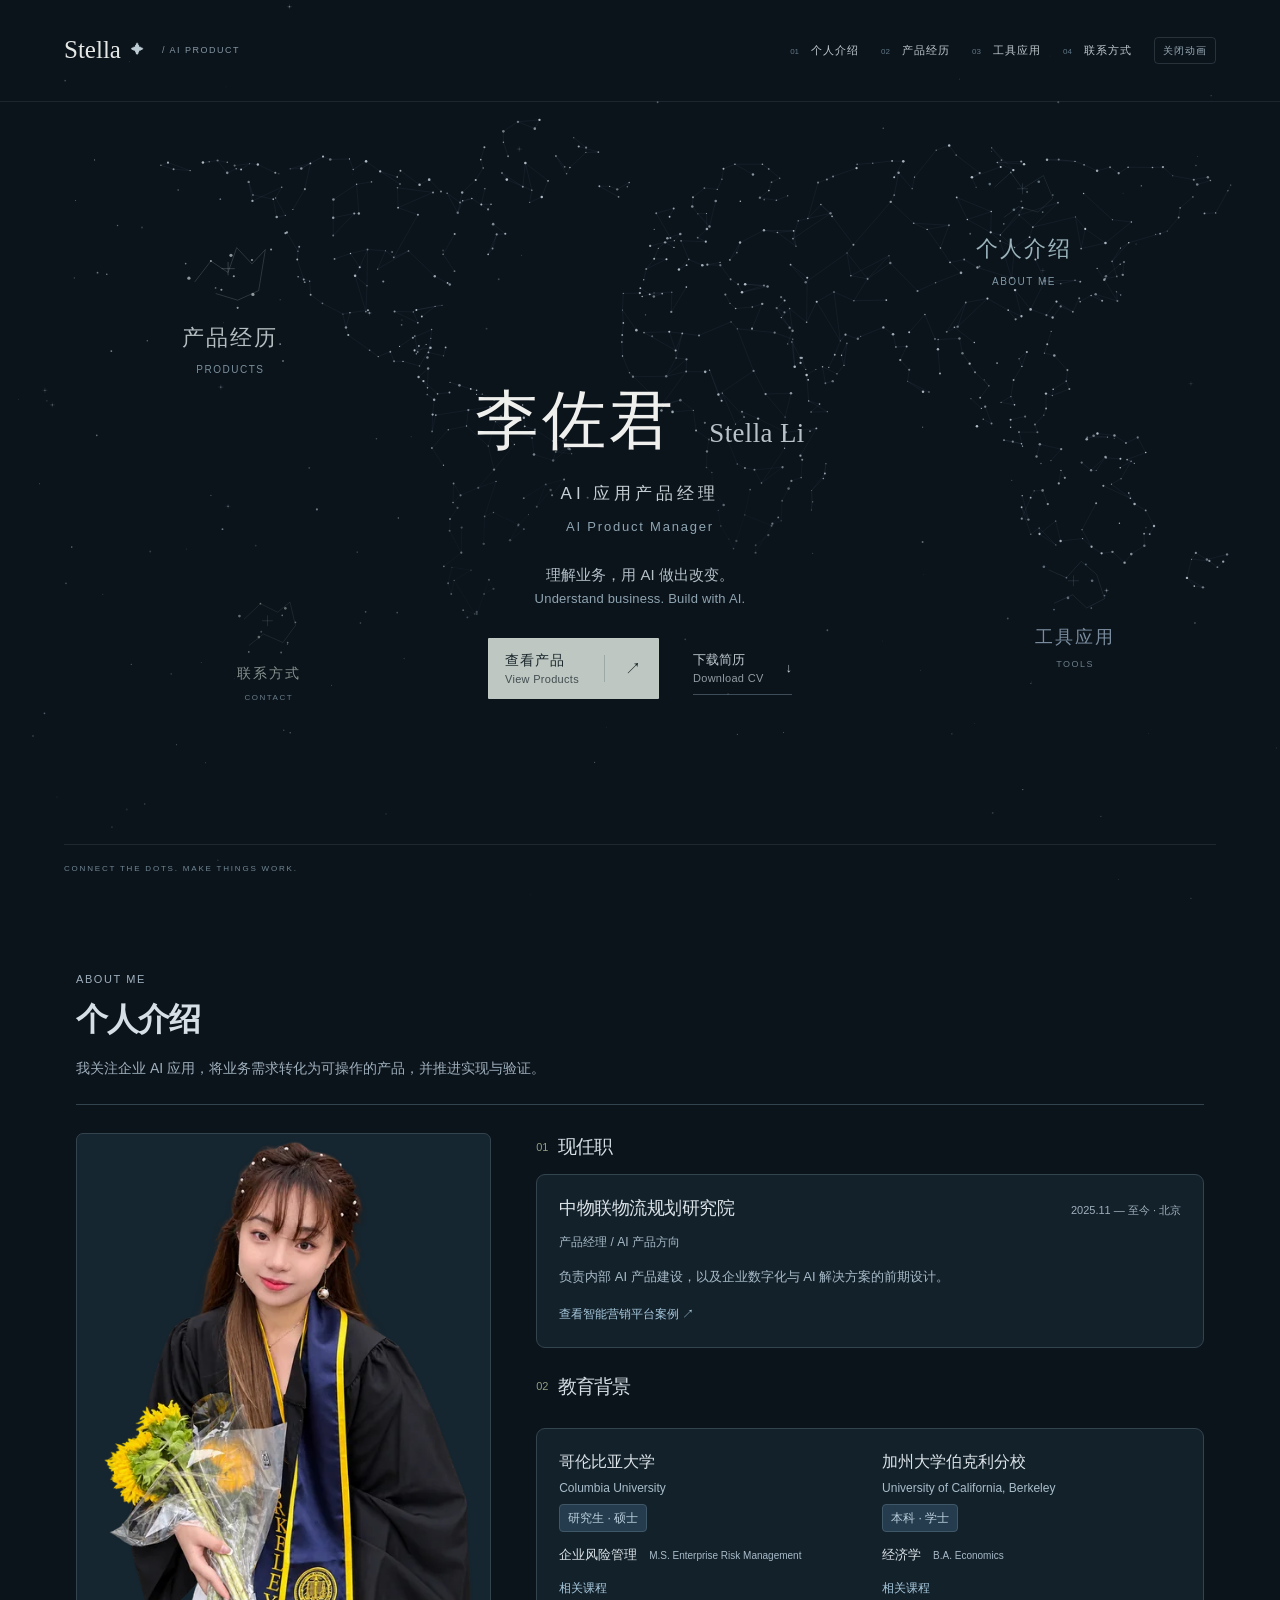
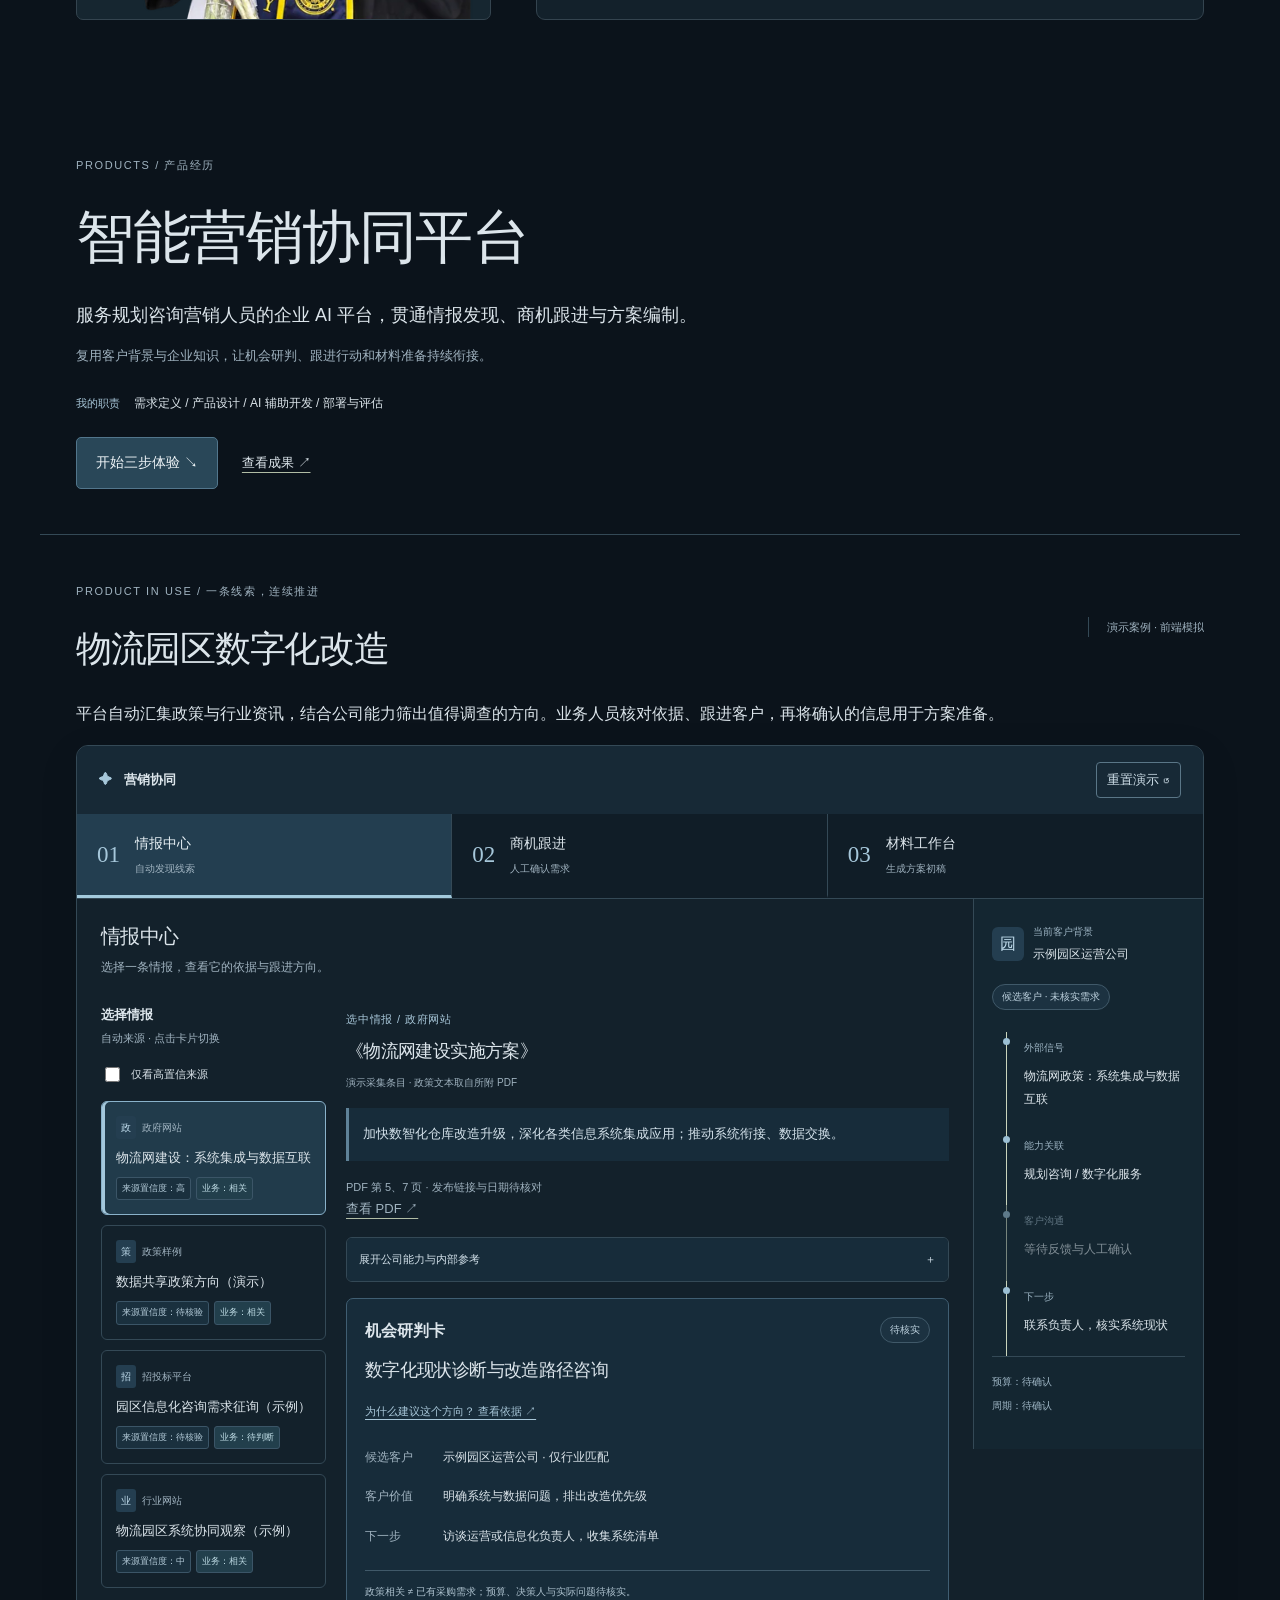
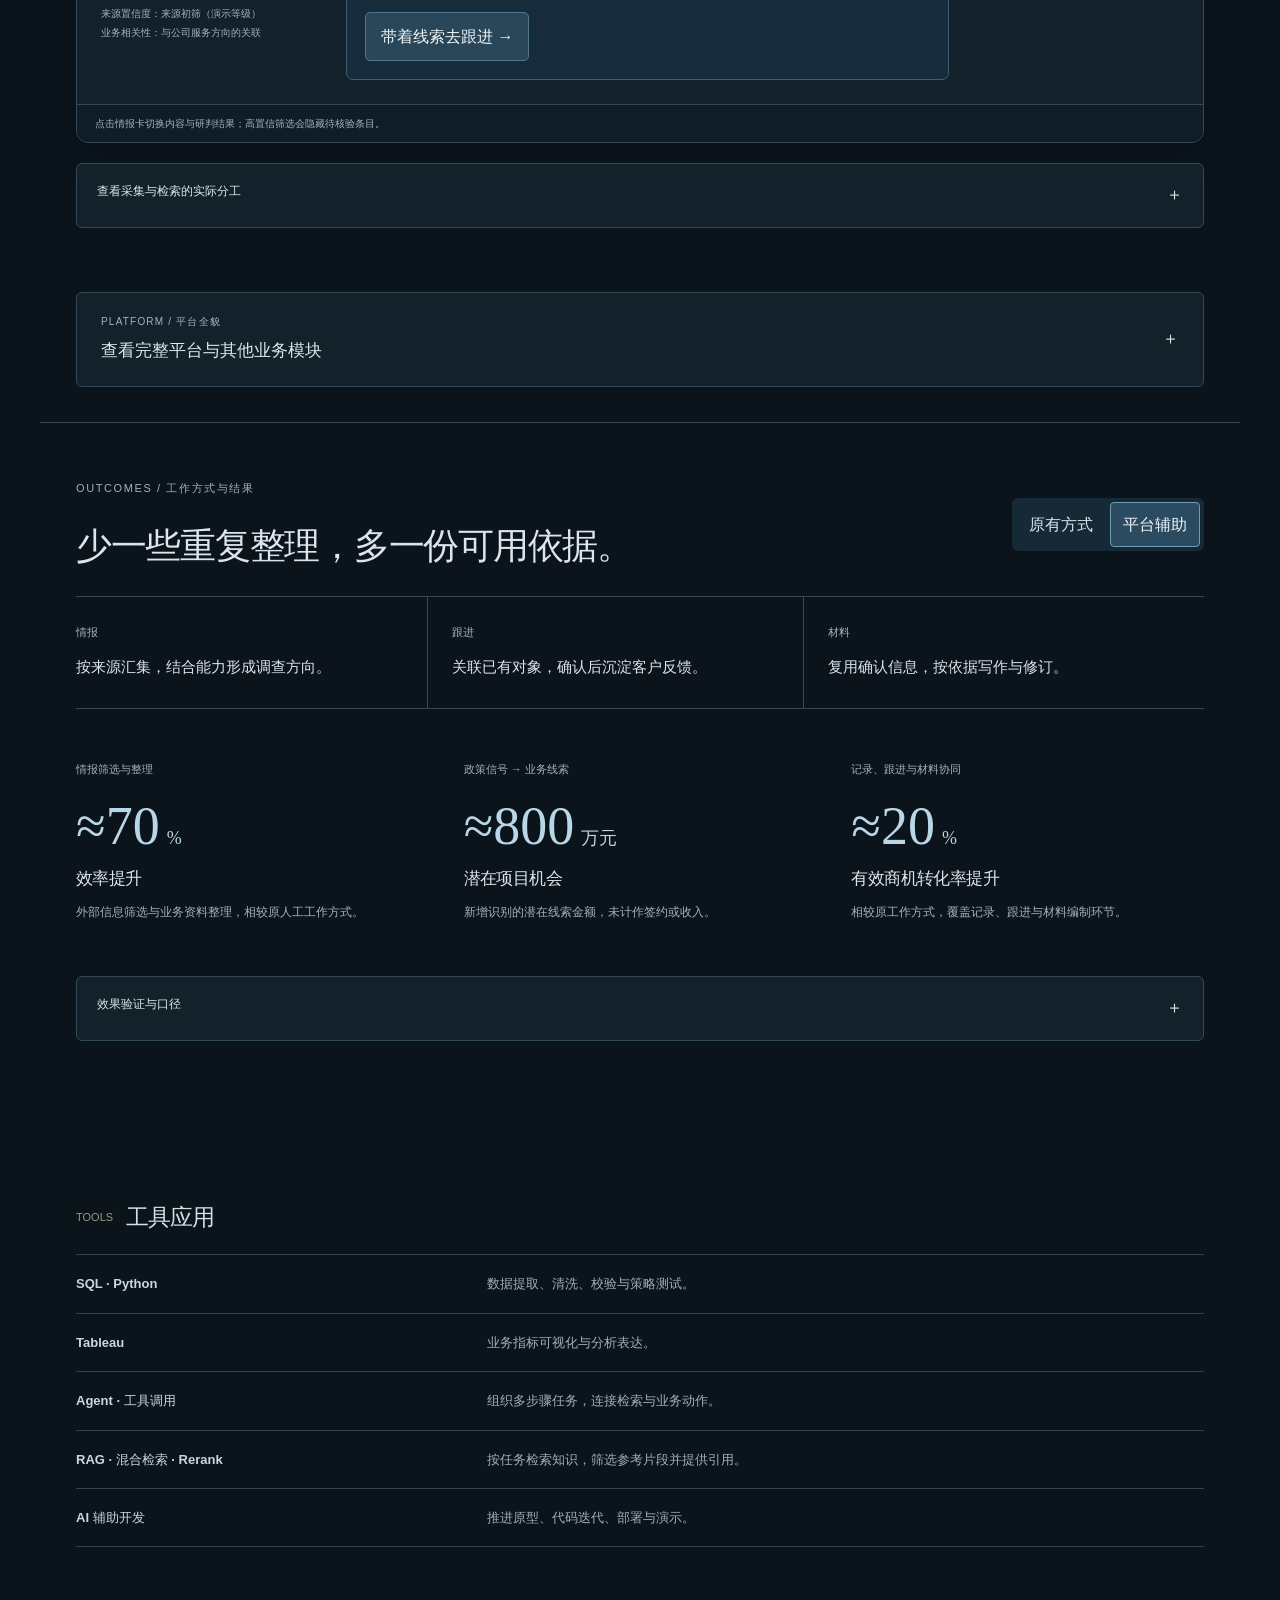
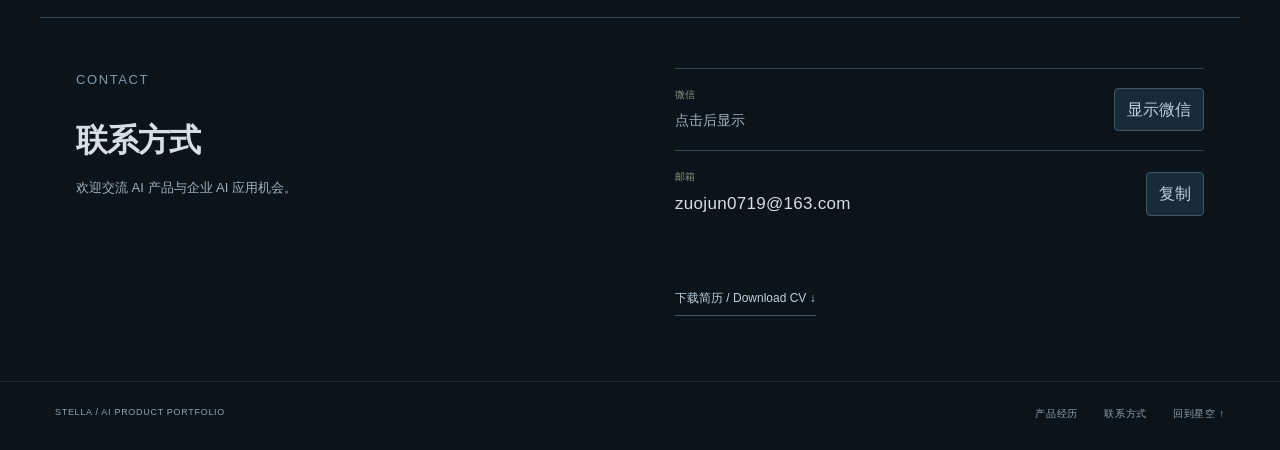
==== commit 52ef9e11: "Replace downloadable resume with supplied product manager PDF" ====
--- a/index.html
+++ b/index.html
@@ -1,7 +1,7 @@
 <!DOCTYPE html>
 
 <html lang="zh-CN"><head><meta charset="utf-8"/><meta content="width=device-width,initial-scale=1" name="viewport"/><meta content="李佐君 Stella 的 AI 产品作品集。了解我的背景、产品思考与智能营销协同平台实践。" name="description"/><title>李佐君 Stella · AI 产品作品集</title><link href="data:image/svg+xml,%3Csvg xmlns='http://www.w3.org/2000/svg' viewBox='0 0 100 100'%3E%3Crect width='100' height='100' rx='25' fill='%23152536'/%3E%3Ctext x='50' y='68' text-anchor='middle' font-size='65' fill='%23d1f288'%3ES%3C/text%3E%3C/svg%3E" rel="icon"/><link href="style.css?v=9beb73ac87fb" rel="stylesheet"/><link href="theme.css?v=da8f5f14aa8b" rel="stylesheet"/><link href="case-study.css?v=1e0384e856d8" rel="stylesheet"/><link href="profile.css?v=ec96cf6f4427" rel="stylesheet"/><link href="star-cover.css?v=66c2914ac2a7" rel="stylesheet"/><link href="mist-theme.css?v=0a12998b5a14" rel="stylesheet"/><link href="single-page.css?v=70b857f5098d" rel="stylesheet"/></head>
-<body class="cover-page star-home single-page"><a class="sky-skip" href="#main">跳转至主要内容</a><div aria-hidden="true" class="star-layer"><canvas id="world-stars"></canvas></div><main id="main"><div class="night-stage" id="night-stage"><header class="sky-header"><button aria-label="Stella 标识：查看 S 星座彩蛋" class="sky-brand" id="constellation-mark"><span>Stella</span><i aria-hidden="true">✦</i><small>/ AI PRODUCT</small></button><nav aria-label="首页导航"><a href="#about-me"><span>01</span> 个人介绍</a><a href="#case"><span>02</span> 产品经历</a><a href="#tools"><span>03</span> 工具应用</a><a href="#contact"><span>04</span> 联系方式</a></nav></header><section aria-label="世界星图封面" class="sky-hero"><div class="sky-copy"><h1>李佐君 <span>Stella Li</span></h1><p class="sky-role">AI 应用产品经理<span lang="en">AI Product Manager</span></p><div class="sky-intro"><p>理解业务，用 AI 做出改变。<span lang="en">Understand business. Build with AI.</span></p></div><div class="sky-actions"><a class="sky-primary" href="#case"><strong class="action-copy">查看产品<small lang="en">View Products</small></strong><span>↗</span></a><a class="sky-resume" download="李佐君-中文简历.pdf" href="assets/stella-product-manager-resume.pdf?v=20261027"><strong class="action-copy">下载简历<small lang="en">Download CV</small></strong><span>↓</span></a></div></div><nav aria-label="探索个人作品集" class="star-portals"><a aria-label="联系方式" class="star-portal portal-career portal-contact" href="#contact"><svg aria-hidden="true" class="portal-starmap" viewbox="0 0 100 90"><path d="M18 35 L39 15 L61 26 L77 13 L84 43 L68 65 L43 54 L24 69"></path><circle cx="18" cy="35" r="1.7" style="--scatter-x:-6px;--scatter-y:-4px"></circle><circle cx="39" cy="15" r="1.1" style="--scatter-x:0px;--scatter-y:0px"></circle><circle cx="61" cy="26" r="1.1" style="--scatter-x:6px;--scatter-y:4px"></circle><circle cx="77" cy="13" r="1.7" style="--scatter-x:-6px;--scatter-y:8px"></circle><circle cx="84" cy="43" r="1.1" style="--scatter-x:0px;--scatter-y:-4px"></circle><circle cx="68" cy="65" r="1.1" style="--scatter-x:6px;--scatter-y:0px"></circle><circle cx="43" cy="54" r="1.7" style="--scatter-x:-6px;--scatter-y:4px"></circle><circle cx="24" cy="69" r="1.1" style="--scatter-x:0px;--scatter-y:8px"></circle><path class="portal-spark" d="M48 30v14M41 37h14"></path></svg><span class="portal-label"><b>联系方式</b><small>CONTACT</small></span><span aria-hidden="true" class="portal-enter">↗</span></a><a aria-label="产品经历" class="star-portal portal-projects" href="#case"><svg aria-hidden="true" class="portal-starmap" viewbox="0 0 100 90"><path d="M13 51 L30 29 L48 41 L57 15 L73 32 L87 17 L80 60 L58 70 L35 63"></path><circle cx="13" cy="51" r="1.7" style="--scatter-x:-6px;--scatter-y:-4px"></circle><circle cx="30" cy="29" r="1.1" style="--scatter-x:0px;--scatter-y:0px"></circle><circle cx="48" cy="41" r="1.1" style="--scatter-x:6px;--scatter-y:4px"></circle><circle cx="57" cy="15" r="1.7" style="--scatter-x:-6px;--scatter-y:8px"></circle><circle cx="73" cy="32" r="1.1" style="--scatter-x:0px;--scatter-y:-4px"></circle><circle cx="87" cy="17" r="1.1" style="--scatter-x:6px;--scatter-y:0px"></circle><circle cx="80" cy="60" r="1.7" style="--scatter-x:-6px;--scatter-y:4px"></circle><circle cx="58" cy="70" r="1.1" style="--scatter-x:0px;--scatter-y:8px"></circle><circle cx="35" cy="63" r="1.1" style="--scatter-x:6px;--scatter-y:-4px"></circle><path class="portal-spark" d="M48 30v14M41 37h14"></path></svg><span class="portal-label"><b>产品经历</b><small>PRODUCTS</small></span><span aria-hidden="true" class="portal-enter">↗</span></a><a aria-label="工具应用" class="star-portal portal-tools" href="#tools"><svg aria-hidden="true" class="portal-starmap" viewbox="0 0 100 90"><path d="M16 23 L39 33 L58 12 L78 29 L88 60 L65 72 L47 55 L23 66"></path><circle cx="16" cy="23" r="1.7" style="--scatter-x:-6px;--scatter-y:-4px"></circle><circle cx="39" cy="33" r="1.1" style="--scatter-x:0px;--scatter-y:0px"></circle><circle cx="58" cy="12" r="1.1" style="--scatter-x:6px;--scatter-y:4px"></circle><circle cx="78" cy="29" r="1.7" style="--scatter-x:-6px;--scatter-y:8px"></circle><circle cx="88" cy="60" r="1.1" style="--scatter-x:0px;--scatter-y:-4px"></circle><circle cx="65" cy="72" r="1.1" style="--scatter-x:6px;--scatter-y:0px"></circle><circle cx="47" cy="55" r="1.7" style="--scatter-x:-6px;--scatter-y:4px"></circle><circle cx="23" cy="66" r="1.1" style="--scatter-x:0px;--scatter-y:8px"></circle><path class="portal-spark" d="M48 30v14M41 37h14"></path></svg><span class="portal-label"><b>工具应用</b><small>TOOLS</small></span><span aria-hidden="true" class="portal-enter">↗</span></a><a aria-label="个人介绍" class="star-portal portal-capabilities portal-personal" href="#about-me"><svg aria-hidden="true" class="portal-starmap" viewbox="0 0 100 90"><path d="M12 35 L33 16 L48 37 L75 20 L87 49 L68 67 L43 60 L24 74"></path><circle cx="12" cy="35" r="1.7" style="--scatter-x:-6px;--scatter-y:-4px"></circle><circle cx="33" cy="16" r="1.1" style="--scatter-x:0px;--scatter-y:0px"></circle><circle cx="48" cy="37" r="1.1" style="--scatter-x:6px;--scatter-y:4px"></circle><circle cx="75" cy="20" r="1.7" style="--scatter-x:-6px;--scatter-y:8px"></circle><circle cx="87" cy="49" r="1.1" style="--scatter-x:0px;--scatter-y:-4px"></circle><circle cx="68" cy="67" r="1.1" style="--scatter-x:6px;--scatter-y:0px"></circle><circle cx="43" cy="60" r="1.7" style="--scatter-x:-6px;--scatter-y:4px"></circle><circle cx="24" cy="74" r="1.1" style="--scatter-x:0px;--scatter-y:8px"></circle><path class="portal-spark" d="M48 30v14M41 37h14"></path></svg><span class="portal-label"><b>个人介绍</b><small>ABOUT ME</small></span><span aria-hidden="true" class="portal-enter">↗</span></a></nav><div class="sky-bottom"><span>CONNECT THE DOTS. MAKE THINGS WORK.</span></div><p aria-live="polite" class="sr-only" id="sky-status" role="status"></p><p aria-hidden="true" class="sky-touch-hint">轻触星空，发现关联</p></section></div><section aria-label="个人介绍" class="single-profile" id="about-me"><div class="wrap profile-pages single-profile-wrap"><section id="career"><div class="detail-heading about-profile-heading"><p class="eyebrow">ABOUT ME</p><h2>个人介绍</h2><p class="about-profile-intro">我关注企业 AI 应用，将业务需求转化为可操作的产品，并推进实现与验证。</p></div><div class="about-profile-layout"><figure class="about-profile-portrait"><picture><source type="image/webp" srcset="assets/stella-portrait-480.webp 480w, assets/stella-portrait-960.webp 960w" sizes="(max-width: 360px) 270px, (max-width: 700px) 340px, (max-width: 950px) 35vw, 460px"/><img alt="李佐君的毕业照，身穿毕业礼服、手持花束" decoding="async" height="1448" loading="lazy" src="assets/stella-portrait.png" width="1086"/></picture></figure><div class="about-profile-copy"><section class="detail-section"><div class="detail-section-heading"><span>01</span><h2>现任职</h2></div><article class="career-record"><div class="record-heading"><h3>中物联物流规划研究院</h3><span>2025.11 — 至今 · 北京</span></div><p class="record-role">产品经理 / AI 产品方向</p><p>负责内部 AI 产品建设，以及企业数字化与 AI 解决方案的前期设计。</p><a class="inline-link" href="#case">查看智能营销平台案例 ↗</a></article></section><section class="detail-section"><div class="detail-section-heading"><span>02</span><h2>教育背景</h2></div><div class="education education-details"><article class="education-item"><div class="education-school"><b>哥伦比亚大学</b><span class="school-english" lang="en">Columbia University</span><em>研究生 · 硕士</em></div><div class="education-degree"><b>企业风险管理</b><small>M.S. Enterprise Risk Management</small></div><details class="course-details"><summary>相关课程</summary><p>运营风险管理 · 量化风险管理 · 战略风险管理</p></details></article><article class="education-item"><div class="education-school"><b>加州大学伯克利分校</b><span class="school-english" lang="en">University of California, Berkeley</span><em>本科 · 学士</em></div><div class="education-degree"><b>经济学</b><small>B.A. Economics</small></div><details class="course-details"><summary>相关课程</summary><p>数据科学基础 · 统计 · 计量经济学</p></details></article></div></section></div></div></section></div></section><section aria-label="产品经历：智能营销协同平台" class="product-case inline-project"><section class="wrap result-hero" id="case">
+<body class="cover-page star-home single-page"><a class="sky-skip" href="#main">跳转至主要内容</a><div aria-hidden="true" class="star-layer"><canvas id="world-stars"></canvas></div><main id="main"><div class="night-stage" id="night-stage"><header class="sky-header"><button aria-label="Stella 标识：查看 S 星座彩蛋" class="sky-brand" id="constellation-mark"><span>Stella</span><i aria-hidden="true">✦</i><small>/ AI PRODUCT</small></button><nav aria-label="首页导航"><a href="#about-me"><span>01</span> 个人介绍</a><a href="#case"><span>02</span> 产品经历</a><a href="#tools"><span>03</span> 工具应用</a><a href="#contact"><span>04</span> 联系方式</a></nav></header><section aria-label="世界星图封面" class="sky-hero"><div class="sky-copy"><h1>李佐君 <span>Stella Li</span></h1><p class="sky-role">AI 应用产品经理<span lang="en">AI Product Manager</span></p><div class="sky-intro"><p>理解业务，用 AI 做出改变。<span lang="en">Understand business. Build with AI.</span></p></div><div class="sky-actions"><a class="sky-primary" href="#case"><strong class="action-copy">查看产品<small lang="en">View Products</small></strong><span>↗</span></a><a class="sky-resume" download="李佐君-中文简历_产品经理.pdf" href="assets/stella-product-manager-resume.pdf?v=6448fec37224"><strong class="action-copy">下载简历<small lang="en">Download CV</small></strong><span>↓</span></a></div></div><nav aria-label="探索个人作品集" class="star-portals"><a aria-label="联系方式" class="star-portal portal-career portal-contact" href="#contact"><svg aria-hidden="true" class="portal-starmap" viewbox="0 0 100 90"><path d="M18 35 L39 15 L61 26 L77 13 L84 43 L68 65 L43 54 L24 69"></path><circle cx="18" cy="35" r="1.7" style="--scatter-x:-6px;--scatter-y:-4px"></circle><circle cx="39" cy="15" r="1.1" style="--scatter-x:0px;--scatter-y:0px"></circle><circle cx="61" cy="26" r="1.1" style="--scatter-x:6px;--scatter-y:4px"></circle><circle cx="77" cy="13" r="1.7" style="--scatter-x:-6px;--scatter-y:8px"></circle><circle cx="84" cy="43" r="1.1" style="--scatter-x:0px;--scatter-y:-4px"></circle><circle cx="68" cy="65" r="1.1" style="--scatter-x:6px;--scatter-y:0px"></circle><circle cx="43" cy="54" r="1.7" style="--scatter-x:-6px;--scatter-y:4px"></circle><circle cx="24" cy="69" r="1.1" style="--scatter-x:0px;--scatter-y:8px"></circle><path class="portal-spark" d="M48 30v14M41 37h14"></path></svg><span class="portal-label"><b>联系方式</b><small>CONTACT</small></span><span aria-hidden="true" class="portal-enter">↗</span></a><a aria-label="产品经历" class="star-portal portal-projects" href="#case"><svg aria-hidden="true" class="portal-starmap" viewbox="0 0 100 90"><path d="M13 51 L30 29 L48 41 L57 15 L73 32 L87 17 L80 60 L58 70 L35 63"></path><circle cx="13" cy="51" r="1.7" style="--scatter-x:-6px;--scatter-y:-4px"></circle><circle cx="30" cy="29" r="1.1" style="--scatter-x:0px;--scatter-y:0px"></circle><circle cx="48" cy="41" r="1.1" style="--scatter-x:6px;--scatter-y:4px"></circle><circle cx="57" cy="15" r="1.7" style="--scatter-x:-6px;--scatter-y:8px"></circle><circle cx="73" cy="32" r="1.1" style="--scatter-x:0px;--scatter-y:-4px"></circle><circle cx="87" cy="17" r="1.1" style="--scatter-x:6px;--scatter-y:0px"></circle><circle cx="80" cy="60" r="1.7" style="--scatter-x:-6px;--scatter-y:4px"></circle><circle cx="58" cy="70" r="1.1" style="--scatter-x:0px;--scatter-y:8px"></circle><circle cx="35" cy="63" r="1.1" style="--scatter-x:6px;--scatter-y:-4px"></circle><path class="portal-spark" d="M48 30v14M41 37h14"></path></svg><span class="portal-label"><b>产品经历</b><small>PRODUCTS</small></span><span aria-hidden="true" class="portal-enter">↗</span></a><a aria-label="工具应用" class="star-portal portal-tools" href="#tools"><svg aria-hidden="true" class="portal-starmap" viewbox="0 0 100 90"><path d="M16 23 L39 33 L58 12 L78 29 L88 60 L65 72 L47 55 L23 66"></path><circle cx="16" cy="23" r="1.7" style="--scatter-x:-6px;--scatter-y:-4px"></circle><circle cx="39" cy="33" r="1.1" style="--scatter-x:0px;--scatter-y:0px"></circle><circle cx="58" cy="12" r="1.1" style="--scatter-x:6px;--scatter-y:4px"></circle><circle cx="78" cy="29" r="1.7" style="--scatter-x:-6px;--scatter-y:8px"></circle><circle cx="88" cy="60" r="1.1" style="--scatter-x:0px;--scatter-y:-4px"></circle><circle cx="65" cy="72" r="1.1" style="--scatter-x:6px;--scatter-y:0px"></circle><circle cx="47" cy="55" r="1.7" style="--scatter-x:-6px;--scatter-y:4px"></circle><circle cx="23" cy="66" r="1.1" style="--scatter-x:0px;--scatter-y:8px"></circle><path class="portal-spark" d="M48 30v14M41 37h14"></path></svg><span class="portal-label"><b>工具应用</b><small>TOOLS</small></span><span aria-hidden="true" class="portal-enter">↗</span></a><a aria-label="个人介绍" class="star-portal portal-capabilities portal-personal" href="#about-me"><svg aria-hidden="true" class="portal-starmap" viewbox="0 0 100 90"><path d="M12 35 L33 16 L48 37 L75 20 L87 49 L68 67 L43 60 L24 74"></path><circle cx="12" cy="35" r="1.7" style="--scatter-x:-6px;--scatter-y:-4px"></circle><circle cx="33" cy="16" r="1.1" style="--scatter-x:0px;--scatter-y:0px"></circle><circle cx="48" cy="37" r="1.1" style="--scatter-x:6px;--scatter-y:4px"></circle><circle cx="75" cy="20" r="1.7" style="--scatter-x:-6px;--scatter-y:8px"></circle><circle cx="87" cy="49" r="1.1" style="--scatter-x:0px;--scatter-y:-4px"></circle><circle cx="68" cy="67" r="1.1" style="--scatter-x:6px;--scatter-y:0px"></circle><circle cx="43" cy="60" r="1.7" style="--scatter-x:-6px;--scatter-y:4px"></circle><circle cx="24" cy="74" r="1.1" style="--scatter-x:0px;--scatter-y:8px"></circle><path class="portal-spark" d="M48 30v14M41 37h14"></path></svg><span class="portal-label"><b>个人介绍</b><small>ABOUT ME</small></span><span aria-hidden="true" class="portal-enter">↗</span></a></nav><div class="sky-bottom"><span>CONNECT THE DOTS. MAKE THINGS WORK.</span></div><p aria-live="polite" class="sr-only" id="sky-status" role="status"></p><p aria-hidden="true" class="sky-touch-hint">轻触星空，发现关联</p></section></div><section aria-label="个人介绍" class="single-profile" id="about-me"><div class="wrap profile-pages single-profile-wrap"><section id="career"><div class="detail-heading about-profile-heading"><p class="eyebrow">ABOUT ME</p><h2>个人介绍</h2><p class="about-profile-intro">我关注企业 AI 应用，将业务需求转化为可操作的产品，并推进实现与验证。</p></div><div class="about-profile-layout"><figure class="about-profile-portrait"><picture><source type="image/webp" srcset="assets/stella-portrait-480.webp 480w, assets/stella-portrait-960.webp 960w" sizes="(max-width: 360px) 270px, (max-width: 700px) 340px, (max-width: 950px) 35vw, 460px"/><img alt="李佐君的毕业照，身穿毕业礼服、手持花束" decoding="async" height="1448" loading="lazy" src="assets/stella-portrait.png" width="1086"/></picture></figure><div class="about-profile-copy"><section class="detail-section"><div class="detail-section-heading"><span>01</span><h2>现任职</h2></div><article class="career-record"><div class="record-heading"><h3>中物联物流规划研究院</h3><span>2025.11 — 至今 · 北京</span></div><p class="record-role">产品经理 / AI 产品方向</p><p>负责内部 AI 产品建设，以及企业数字化与 AI 解决方案的前期设计。</p><a class="inline-link" href="#case">查看智能营销平台案例 ↗</a></article></section><section class="detail-section"><div class="detail-section-heading"><span>02</span><h2>教育背景</h2></div><div class="education education-details"><article class="education-item"><div class="education-school"><b>哥伦比亚大学</b><span class="school-english" lang="en">Columbia University</span><em>研究生 · 硕士</em></div><div class="education-degree"><b>企业风险管理</b><small>M.S. Enterprise Risk Management</small></div><details class="course-details"><summary>相关课程</summary><p>运营风险管理 · 量化风险管理 · 战略风险管理</p></details></article><article class="education-item"><div class="education-school"><b>加州大学伯克利分校</b><span class="school-english" lang="en">University of California, Berkeley</span><em>本科 · 学士</em></div><div class="education-degree"><b>经济学</b><small>B.A. Economics</small></div><details class="course-details"><summary>相关课程</summary><p>数据科学基础 · 统计 · 计量经济学</p></details></article></div></section></div></div></section></div></section><section aria-label="产品经历：智能营销协同平台" class="product-case inline-project"><section class="wrap result-hero" id="case">
 <div class="hero-copy"><p class="eyebrow">PRODUCTS / 产品经历</p><h1>智能营销协同平台</h1><p class="hero-definition">服务规划咨询营销人员的企业 AI 平台，贯通情报发现、商机跟进与方案编制。</p><p class="hero-value">复用客户背景与企业知识，让机会研判、跟进行动和材料准备持续衔接。</p><div class="role-strip"><small>我的职责</small><span>需求定义 / 产品设计 / AI 辅助开发 / 部署与评估</span></div><div class="actions"><a class="solid" data-start-demo="" href="#experience">开始三步体验 ↘</a><a class="quiet-link" href="#impact">查看成果 ↗</a></div></div>
 </section><section class="wrap demo-section" id="experience"><div class="section-heading"><div><p class="eyebrow">PRODUCT IN USE / 一条线索，连续推进</p><h2>物流园区数字化改造</h2></div><p class="demo-caption">演示案例 · 前端模拟</p></div>
 <p class="experience-intro">平台自动汇集政策与行业资讯，结合公司能力筛出值得调查的方向。业务人员核对依据、跟进客户，再将确认的信息用于方案准备。</p><div class="product-shell" id="demo-shell">
@@ -14,4 +14,4 @@
 <section aria-labelledby="step-tab-2" class="task-panel" hidden="" id="step-panel-2" role="tabpanel"><div class="task-heading"><div><h3>材料工作台</h3><p>核对已带入的需求，切换章节并查看改写。</p></div><span class="pill" id="material-state">等待确认背景</span></div><div class="task-handoff" id="handoff-2" aria-label="本阶段复用的信息"><div class="handoff-heading"><span aria-hidden="true">↳</span><b id="handoff-title-2"></b></div><dl id="handoff-fields-2"></dl></div><div class="material-gate" id="material-gate"><b>先确认一条客户反馈</b><p>材料使用已确认记录，避免把机会推测写成客户事实。</p><button class="small-solid" data-go="1">去确认跟进 →</button></div><div hidden="" id="material-workspace"><div class="material-layout"><aside class="material-sources"><small class="kicker">资料依据</small><button class="reference-source" data-document-source="policy" id="source-policy"><small>① 政策 / 第 5、7 页</small><b>系统集成与数据互联</b><span>《物流网建设实施方案》</span></button><button class="reference-source" data-document-source="feedback" id="source-feedback"><small>② 已确认沟通</small><b id="material-feedback-title"></b><span>来自商机跟进，无需重新输入</span></button><div class="template-note"><small>模板 / 只提供结构</small><p>背景 → 工作内容 → 交付安排</p></div></aside><div class="document-panel"><div class="document-toolbar"><b id="document-name">园区数字化咨询建议书</b><span class="tiny">正文预览</span></div><div aria-label="建议书章节" class="chapter-tabs" role="tablist"><button aria-controls="chapter-panel" aria-selected="false" data-chapter="0" id="chapter-tab-0" role="tab" tabindex="-1">项目背景</button><button aria-controls="chapter-panel" aria-selected="true" data-chapter="1" id="chapter-tab-1" role="tab">工作内容</button><button aria-controls="chapter-panel" aria-selected="false" data-chapter="2" id="chapter-tab-2" role="tab" tabindex="-1">交付安排</button></div><article aria-labelledby="chapter-tab-1" class="document-paper" id="chapter-panel" role="tabpanel" tabindex="0"><small id="document-chapter-label"></small><h4 id="document-chapter-title"></h4><p id="document-context"></p><div class="body-citations"><button aria-label="查看正文政策依据" class="cite" data-document-source="policy">① 政策依据</button><button aria-label="查看正文沟通依据" class="cite" data-document-source="feedback">② 沟通记录</button></div><div aria-live="polite" class="source-inspector" id="source-inspector" role="status"></div><div id="rewrite-block"><div class="rewrite-command"><small>定向改写要求</small><p>“写清楚调研哪些环节、形成什么成果，先不承诺建设系统。”</p></div><p class="editable-paragraph" id="document-paragraph"></p><button class="rewrite-button" id="rewrite-paragraph">演示改写这一段 ↗</button><p class="tiny" id="rewrite-note"></p></div><div class="document-pending"><span>预算 <b>待补充</b></span><span>周期 <b>待补充</b></span></div></article></div></div></div></section>
 </div><aside aria-label="当前客户背景" class="customer-context"><button aria-controls="context-timeline" aria-expanded="false" class="context-toggle" id="toggle-context">展开背景 ＋</button><div class="context-top"><span class="context-icon">园</span><div><small>当前客户背景</small><b>示例园区运营公司</b></div></div><span class="pill" id="context-state">候选客户 · 未核实需求</span><ol class="context-timeline" id="context-timeline"><li><small>外部信号</small><p id="context-signal">物流网政策：系统集成与数据互联</p></li><li><small>能力关联</small><p>规划咨询 / 数字化服务</p></li><li class="context-pending" id="context-confirmed"><small>客户沟通</small><p id="context-feedback">等待反馈与人工确认</p></li><li><small>下一步</small><p id="context-action">联系负责人，核实系统现状</p></li></ol><div class="context-footer"><span>预算：待确认</span><span>周期：待确认</span></div><p class="tiny"></p></aside></div>
 <div class="app-status"><span aria-live="polite" id="demo-status" role="status">已载入演示信息。选择一条政策，查看业务关联。</span></div>
-</div><details class="implementation"><summary>查看采集与检索的实际分工 <span>＋</span></summary><div class="implementation-grid"><div><b>获取与沉淀</b><p>配置目标栏目 → 提取文章链接与正文 → 摘要、链接去重 → 分类存储。权威来源按配置入库，行业资讯用于简报，机会公告进入情报中心；上传资料补充输入。</p><small>保留标题、摘要、正文、原文链接、来源分类与日期。可检索正文切片并建立向量索引。</small></div><div><b>匹配与研判</b><p>初筛固定提供能力摘要；客户按名称、地区、行业匹配。后续商机与材料任务按需调用关键词＋向量混合检索，再用 rerank 重排参考片段。</p><small>演示收件箱用于说明多渠道入口；当前采集以配置的政府、行业栏目及机会公告为主，招投标信息可通过指定来源或上传补充。</small></div></div></details></section><section aria-label="平台全貌" class="wrap platform-section" id="platform"><details class="platform-disclosure"><summary><span><small>PLATFORM / 平台全貌</small><b>查看完整平台与其他业务模块</b></span><span aria-hidden="true" class="platform-expand">＋</span></summary><div class="platform-map"><div class="platform-business"><div class="platform-lane-label"><small>01 / 业务经营</small><b>业务对象与进度</b></div><ol aria-label="业务主干" class="platform-spine"><li><b>客户管理</b><span>基础信息与联系记录</span></li><li><b>商机管理</b><span>阶段与需求跟进</span></li><li><b>项目管理</b><span>执行进度</span></li><li><b>回款管理</b><span>开票、到账与回款进度</span></li></ol><p class="platform-task-note">跟进待办：明确负责人，衔接后续行动。</p></div><div class="platform-support"><article><small>02 / 情报与知识</small><h3>获取信息，积累可复用背景</h3><ul><li>情报中心</li><li>每日资讯</li><li>知识库</li><li>经验库</li><li>案例模板</li></ul></article><article><small>03 / 智能协作</small><h3>围绕具体任务分析与产出</h3><ul><li>AI 对话</li><li>材料工作台</li><li>会议纪要</li><li>简报与汇报</li></ul></article><article><small>04 / 经营管理</small><h3>汇总投入、状态与审核事项</h3><ul><li>工时分配</li><li>数据看板</li><li>内容审核</li></ul></article></div><div class="platform-demo-scope"><div><small>核心体验链路</small><p>情报中心 <span aria-hidden="true">→</span> 商机跟进 <span aria-hidden="true">→</span> 材料工作台</p></div><a href="#experience">返回三步体验 <span aria-hidden="true">↑</span></a></div></div></details></section><section class="wrap impact-section" id="impact"><div class="section-heading"><div><p class="eyebrow">OUTCOMES / 工作方式与结果</p><h2>少一些重复整理，多一份可用依据。</h2></div><div aria-label="工作方式" class="comparison-toggle" role="group"><button aria-pressed="false" id="before-mode">原有方式</button><button aria-pressed="true" id="after-mode">平台辅助</button></div></div><div class="work-comparison" id="work-comparison"><div><span>情报</span><p>按来源汇集，结合能力形成调查方向。</p></div><div><span>跟进</span><p>关联已有对象，确认后沉淀客户反馈。</p></div><div><span>材料</span><p>复用确认信息，按依据写作与修订。</p></div></div><div class="metrics"><article><small>情报筛选与整理</small><strong>≈70<span>%</span></strong><h3>效率提升</h3><p>外部信息筛选与业务资料整理，相较原人工工作方式。</p></article><article><small>政策信号 → 业务线索</small><strong>≈800<span>万元</span></strong><h3>潜在项目机会</h3><p>新增识别的潜在线索金额，未计作签约或收入。</p></article><article><small>记录、跟进与材料协同</small><strong>≈20<span>%</span></strong><h3>有效商机转化率提升</h3><p>相较原工作方式，覆盖记录、跟进与材料编制环节。</p></article></div><details><summary>效果验证与口径 <span>＋</span></summary><p>70% 为情报筛选与整理的效率提升，不换算为耗时下降；20% 为转化率增幅，不改写为百分点。以上为项目整体结果，未将结果归因于单一 AI 功能。</p><p>围绕任务完成度、信息准确性、产物可用性及业务效率检查；对创建意图、同名客户复用、上下文传递维护回归用例。</p></details></section></section><section aria-label="工具应用" class="single-profile single-tools"><div class="wrap profile-pages single-profile-wrap"><section class="compact-tools" id="tools"><div class="detail-section-heading"><span>TOOLS</span><h2>工具应用</h2></div><dl><div><dt>SQL · Python</dt><dd>数据提取、清洗、校验与策略测试。</dd></div><div><dt>Tableau</dt><dd>业务指标可视化与分析表达。</dd></div><div><dt>Agent · 工具调用</dt><dd>组织多步骤任务，连接检索与业务动作。</dd></div><div><dt>RAG · 混合检索 · Rerank</dt><dd>按任务检索知识，筛选参考片段并提供引用。</dd></div><div><dt>AI 辅助开发</dt><dd>推进原型、代码迭代、部署与演示。</dd></div></dl></section></div></section><section class="single-contact wrap" id="contact"><div><p class="eyebrow">CONTACT</p><h2>联系方式</h2><p>欢迎交流 AI 产品与企业 AI 应用机会。</p></div><div class="single-contact-options"><div class="contact-row"><div><small>微信</small><b id="wechat-value" hidden="">stellaaa000</b><span class="contact-placeholder" id="wechat-placeholder">点击后显示</span></div><button aria-label="显示微信号" aria-controls="wechat-value" aria-expanded="false" class="copy-contact" data-reveal-wechat="" type="button">显示微信</button></div><div class="contact-row"><div><small>邮箱</small><a href="mailto:zuojun0719@163.com">zuojun0719@163.com</a></div><button aria-label="复制邮箱地址" class="copy-contact" data-copy="zuojun0719@163.com" type="button">复制</button></div><p aria-live="polite" id="contact-status" role="status"></p><a class="single-resume" download="李佐君-中文简历.pdf" href="assets/stella-product-manager-resume.pdf?v=20261027">下载简历 / Download CV ↓</a></div></section></main><footer class="home-footer"><span>STELLA / AI PRODUCT PORTFOLIO</span><div><a href="#case">产品经历</a><a href="#contact">联系方式</a><a href="#main">回到星空 ↑</a></div></footer><script src="case-study.js?v=3ee725ea1c65"></script><script src="motion.js?v=b510bfff6115"></script><script src="star-cover.js?v=d45c13686f21"></script><script src="single-page.js?v=c5982d43eb2a"></script></body></html>+</div><details class="implementation"><summary>查看采集与检索的实际分工 <span>＋</span></summary><div class="implementation-grid"><div><b>获取与沉淀</b><p>配置目标栏目 → 提取文章链接与正文 → 摘要、链接去重 → 分类存储。权威来源按配置入库，行业资讯用于简报，机会公告进入情报中心；上传资料补充输入。</p><small>保留标题、摘要、正文、原文链接、来源分类与日期。可检索正文切片并建立向量索引。</small></div><div><b>匹配与研判</b><p>初筛固定提供能力摘要；客户按名称、地区、行业匹配。后续商机与材料任务按需调用关键词＋向量混合检索，再用 rerank 重排参考片段。</p><small>演示收件箱用于说明多渠道入口；当前采集以配置的政府、行业栏目及机会公告为主，招投标信息可通过指定来源或上传补充。</small></div></div></details></section><section aria-label="平台全貌" class="wrap platform-section" id="platform"><details class="platform-disclosure"><summary><span><small>PLATFORM / 平台全貌</small><b>查看完整平台与其他业务模块</b></span><span aria-hidden="true" class="platform-expand">＋</span></summary><div class="platform-map"><div class="platform-business"><div class="platform-lane-label"><small>01 / 业务经营</small><b>业务对象与进度</b></div><ol aria-label="业务主干" class="platform-spine"><li><b>客户管理</b><span>基础信息与联系记录</span></li><li><b>商机管理</b><span>阶段与需求跟进</span></li><li><b>项目管理</b><span>执行进度</span></li><li><b>回款管理</b><span>开票、到账与回款进度</span></li></ol><p class="platform-task-note">跟进待办：明确负责人，衔接后续行动。</p></div><div class="platform-support"><article><small>02 / 情报与知识</small><h3>获取信息，积累可复用背景</h3><ul><li>情报中心</li><li>每日资讯</li><li>知识库</li><li>经验库</li><li>案例模板</li></ul></article><article><small>03 / 智能协作</small><h3>围绕具体任务分析与产出</h3><ul><li>AI 对话</li><li>材料工作台</li><li>会议纪要</li><li>简报与汇报</li></ul></article><article><small>04 / 经营管理</small><h3>汇总投入、状态与审核事项</h3><ul><li>工时分配</li><li>数据看板</li><li>内容审核</li></ul></article></div><div class="platform-demo-scope"><div><small>核心体验链路</small><p>情报中心 <span aria-hidden="true">→</span> 商机跟进 <span aria-hidden="true">→</span> 材料工作台</p></div><a href="#experience">返回三步体验 <span aria-hidden="true">↑</span></a></div></div></details></section><section class="wrap impact-section" id="impact"><div class="section-heading"><div><p class="eyebrow">OUTCOMES / 工作方式与结果</p><h2>少一些重复整理，多一份可用依据。</h2></div><div aria-label="工作方式" class="comparison-toggle" role="group"><button aria-pressed="false" id="before-mode">原有方式</button><button aria-pressed="true" id="after-mode">平台辅助</button></div></div><div class="work-comparison" id="work-comparison"><div><span>情报</span><p>按来源汇集，结合能力形成调查方向。</p></div><div><span>跟进</span><p>关联已有对象，确认后沉淀客户反馈。</p></div><div><span>材料</span><p>复用确认信息，按依据写作与修订。</p></div></div><div class="metrics"><article><small>情报筛选与整理</small><strong>≈70<span>%</span></strong><h3>效率提升</h3><p>外部信息筛选与业务资料整理，相较原人工工作方式。</p></article><article><small>政策信号 → 业务线索</small><strong>≈800<span>万元</span></strong><h3>潜在项目机会</h3><p>新增识别的潜在线索金额，未计作签约或收入。</p></article><article><small>记录、跟进与材料协同</small><strong>≈20<span>%</span></strong><h3>有效商机转化率提升</h3><p>相较原工作方式，覆盖记录、跟进与材料编制环节。</p></article></div><details><summary>效果验证与口径 <span>＋</span></summary><p>70% 为情报筛选与整理的效率提升，不换算为耗时下降；20% 为转化率增幅，不改写为百分点。以上为项目整体结果，未将结果归因于单一 AI 功能。</p><p>围绕任务完成度、信息准确性、产物可用性及业务效率检查；对创建意图、同名客户复用、上下文传递维护回归用例。</p></details></section></section><section aria-label="工具应用" class="single-profile single-tools"><div class="wrap profile-pages single-profile-wrap"><section class="compact-tools" id="tools"><div class="detail-section-heading"><span>TOOLS</span><h2>工具应用</h2></div><dl><div><dt>SQL · Python</dt><dd>数据提取、清洗、校验与策略测试。</dd></div><div><dt>Tableau</dt><dd>业务指标可视化与分析表达。</dd></div><div><dt>Agent · 工具调用</dt><dd>组织多步骤任务，连接检索与业务动作。</dd></div><div><dt>RAG · 混合检索 · Rerank</dt><dd>按任务检索知识，筛选参考片段并提供引用。</dd></div><div><dt>AI 辅助开发</dt><dd>推进原型、代码迭代、部署与演示。</dd></div></dl></section></div></section><section class="single-contact wrap" id="contact"><div><p class="eyebrow">CONTACT</p><h2>联系方式</h2><p>欢迎交流 AI 产品与企业 AI 应用机会。</p></div><div class="single-contact-options"><div class="contact-row"><div><small>微信</small><b id="wechat-value" hidden="">stellaaa000</b><span class="contact-placeholder" id="wechat-placeholder">点击后显示</span></div><button aria-label="显示微信号" aria-controls="wechat-value" aria-expanded="false" class="copy-contact" data-reveal-wechat="" type="button">显示微信</button></div><div class="contact-row"><div><small>邮箱</small><a href="mailto:zuojun0719@163.com">zuojun0719@163.com</a></div><button aria-label="复制邮箱地址" class="copy-contact" data-copy="zuojun0719@163.com" type="button">复制</button></div><p aria-live="polite" id="contact-status" role="status"></p><a class="single-resume" download="李佐君-中文简历_产品经理.pdf" href="assets/stella-product-manager-resume.pdf?v=6448fec37224">下载简历 / Download CV ↓</a></div></section></main><footer class="home-footer"><span>STELLA / AI PRODUCT PORTFOLIO</span><div><a href="#case">产品经历</a><a href="#contact">联系方式</a><a href="#main">回到星空 ↑</a></div></footer><script src="case-study.js?v=3ee725ea1c65"></script><script src="motion.js?v=b510bfff6115"></script><script src="star-cover.js?v=d45c13686f21"></script><script src="single-page.js?v=c5982d43eb2a"></script></body></html>
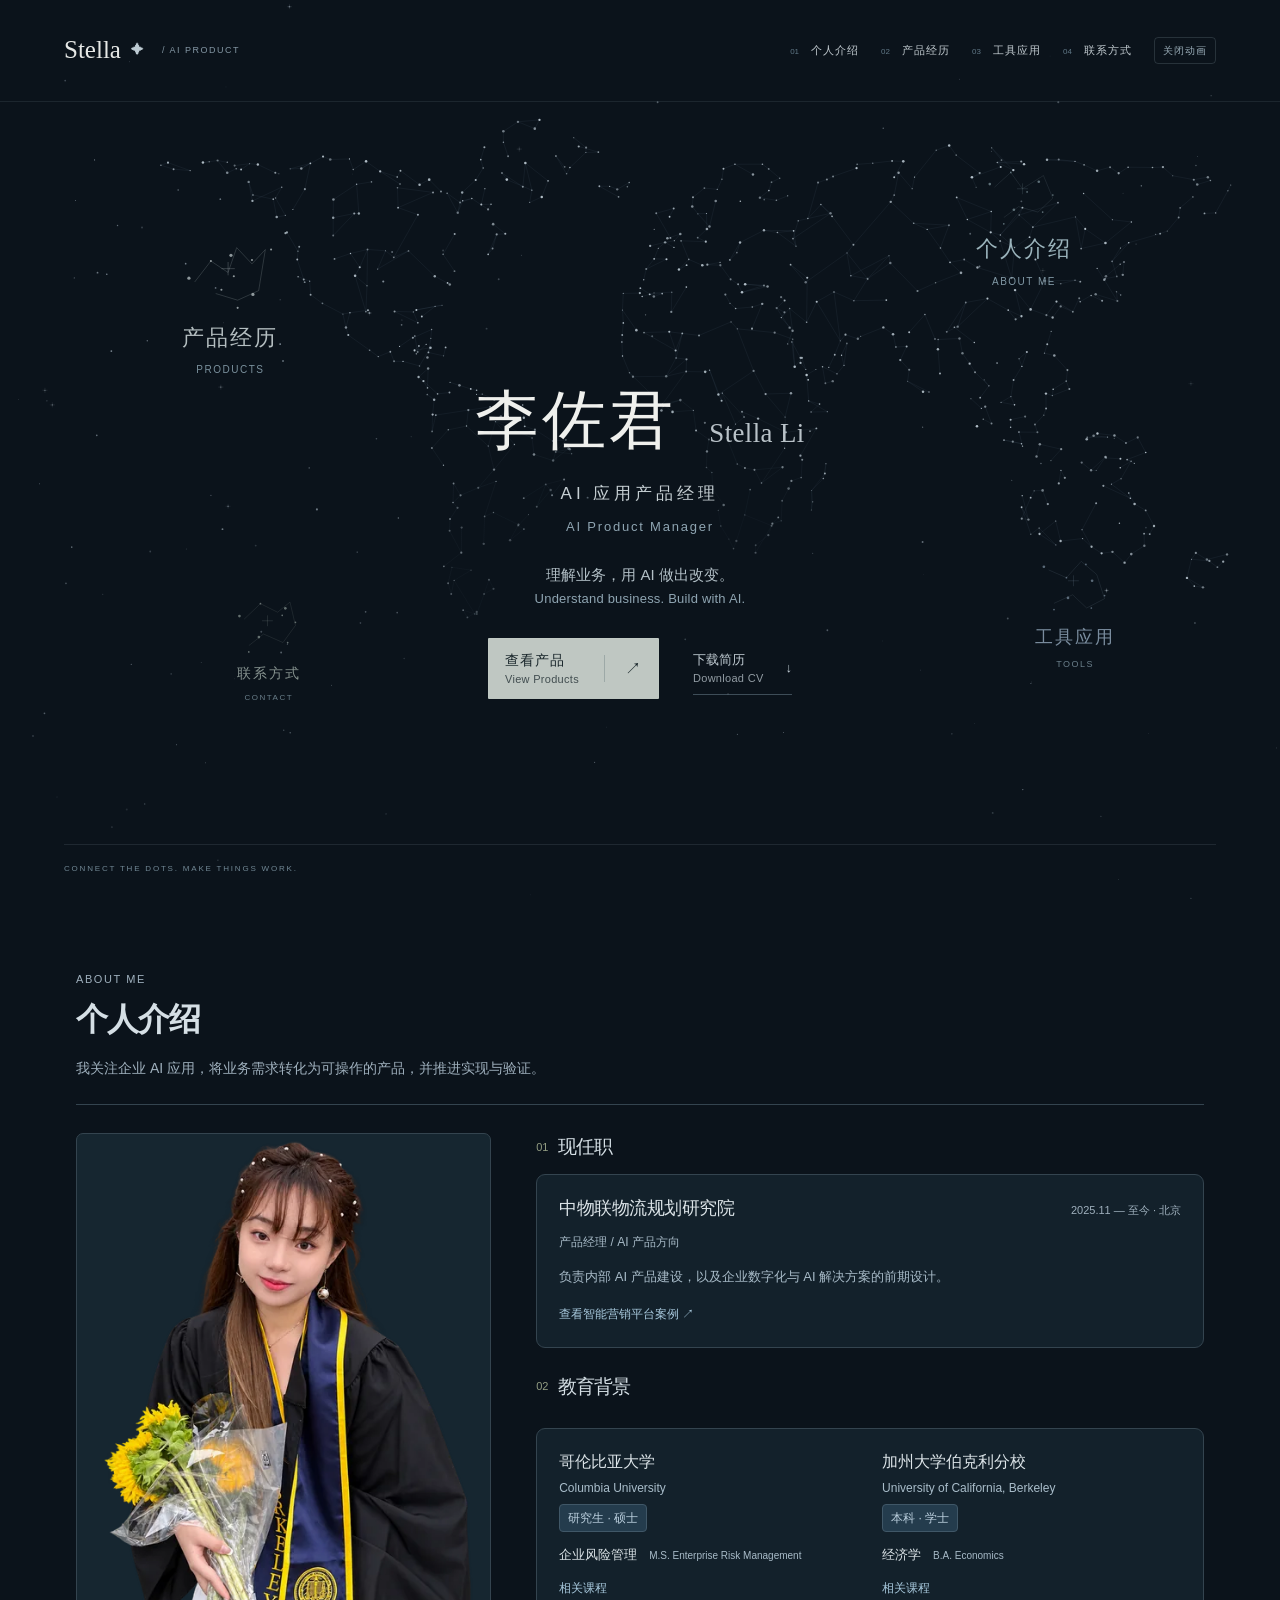
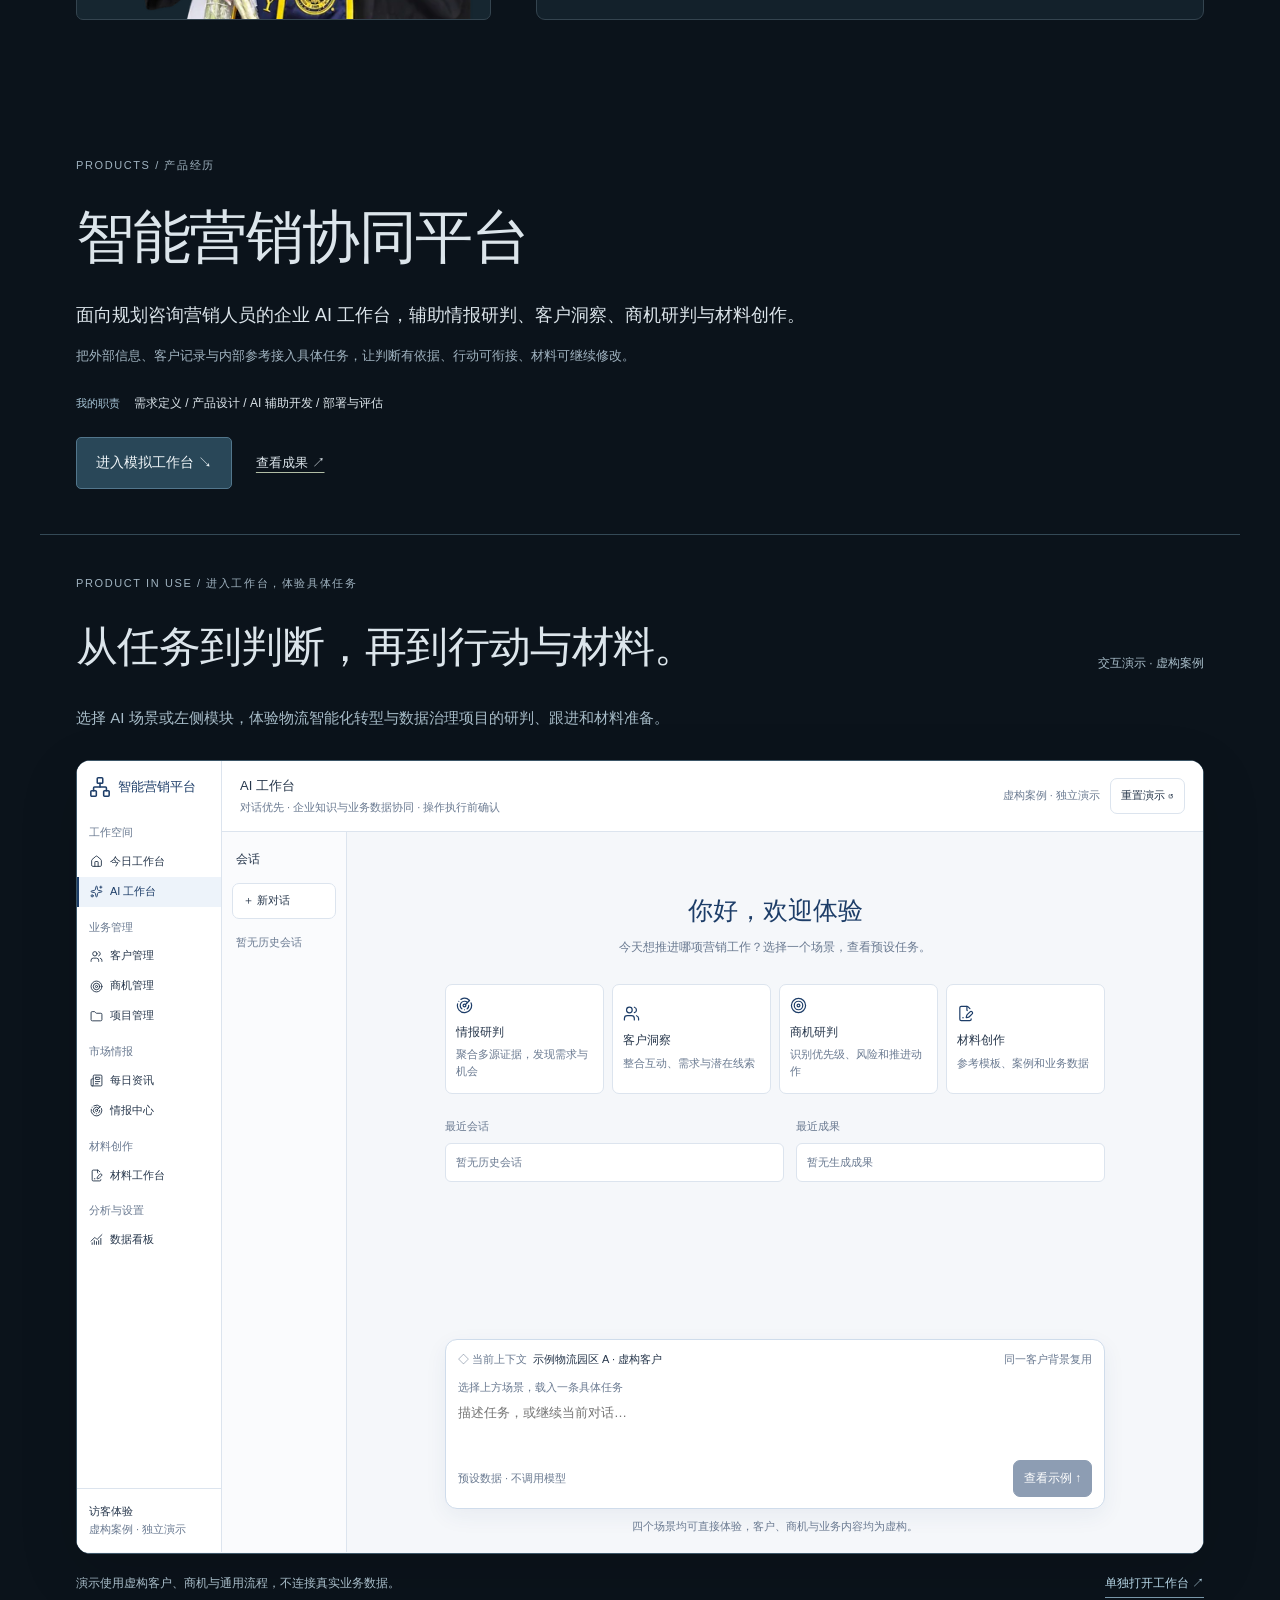
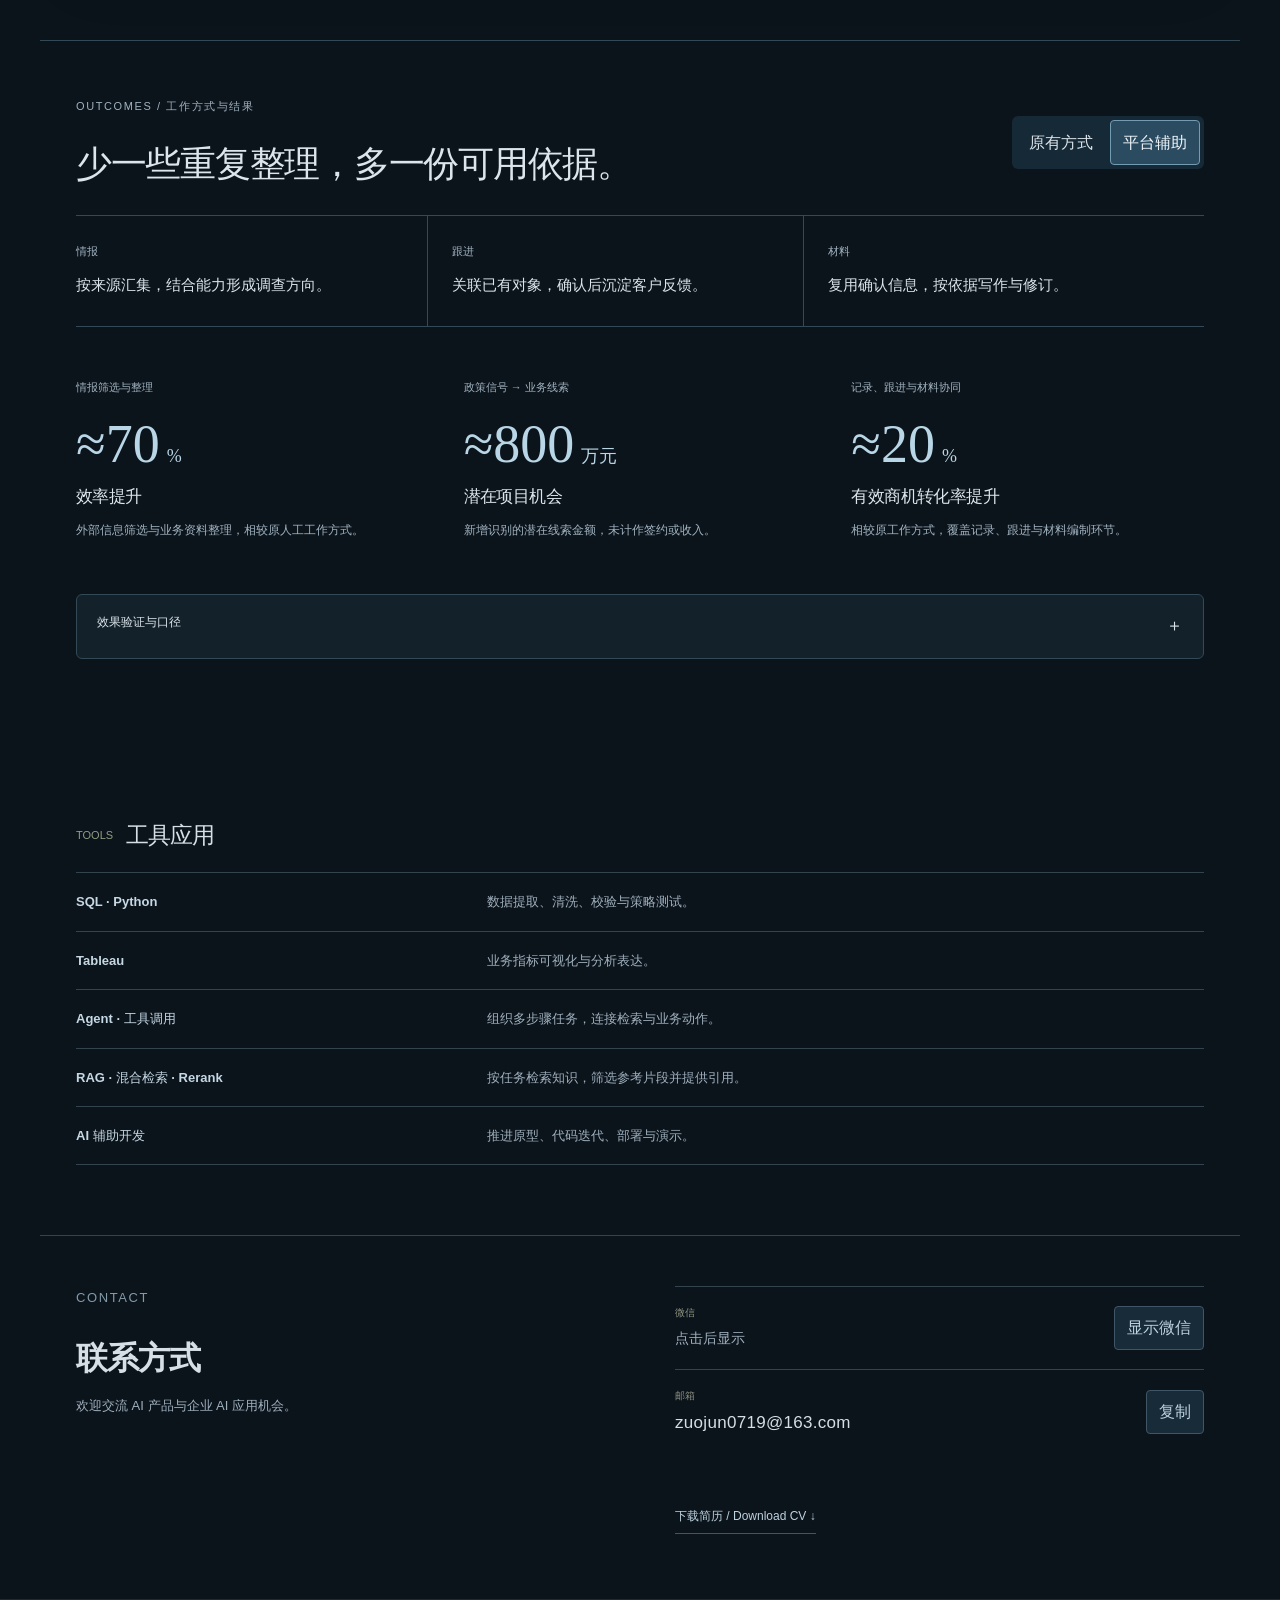
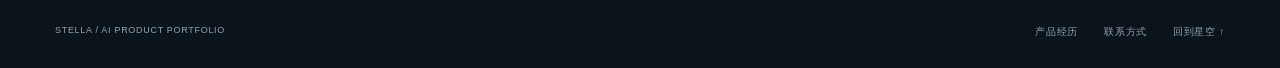
==== commit 57e8d583: "Replace portfolio walkthrough with interactive AI workbench and logistics demos" ====
--- a/index.html
+++ b/index.html
@@ -1,17 +1,6 @@
 <!DOCTYPE html>
 
-<html lang="zh-CN"><head><meta charset="utf-8"/><meta content="width=device-width,initial-scale=1" name="viewport"/><meta content="李佐君 Stella 的 AI 产品作品集。了解我的背景、产品思考与智能营销协同平台实践。" name="description"/><title>李佐君 Stella · AI 产品作品集</title><link href="data:image/svg+xml,%3Csvg xmlns='http://www.w3.org/2000/svg' viewBox='0 0 100 100'%3E%3Crect width='100' height='100' rx='25' fill='%23152536'/%3E%3Ctext x='50' y='68' text-anchor='middle' font-size='65' fill='%23d1f288'%3ES%3C/text%3E%3C/svg%3E" rel="icon"/><link href="style.css?v=9beb73ac87fb" rel="stylesheet"/><link href="theme.css?v=da8f5f14aa8b" rel="stylesheet"/><link href="case-study.css?v=1e0384e856d8" rel="stylesheet"/><link href="profile.css?v=ec96cf6f4427" rel="stylesheet"/><link href="star-cover.css?v=66c2914ac2a7" rel="stylesheet"/><link href="mist-theme.css?v=0a12998b5a14" rel="stylesheet"/><link href="single-page.css?v=70b857f5098d" rel="stylesheet"/></head>
-<body class="cover-page star-home single-page"><a class="sky-skip" href="#main">跳转至主要内容</a><div aria-hidden="true" class="star-layer"><canvas id="world-stars"></canvas></div><main id="main"><div class="night-stage" id="night-stage"><header class="sky-header"><button aria-label="Stella 标识：查看 S 星座彩蛋" class="sky-brand" id="constellation-mark"><span>Stella</span><i aria-hidden="true">✦</i><small>/ AI PRODUCT</small></button><nav aria-label="首页导航"><a href="#about-me"><span>01</span> 个人介绍</a><a href="#case"><span>02</span> 产品经历</a><a href="#tools"><span>03</span> 工具应用</a><a href="#contact"><span>04</span> 联系方式</a></nav></header><section aria-label="世界星图封面" class="sky-hero"><div class="sky-copy"><h1>李佐君 <span>Stella Li</span></h1><p class="sky-role">AI 应用产品经理<span lang="en">AI Product Manager</span></p><div class="sky-intro"><p>理解业务，用 AI 做出改变。<span lang="en">Understand business. Build with AI.</span></p></div><div class="sky-actions"><a class="sky-primary" href="#case"><strong class="action-copy">查看产品<small lang="en">View Products</small></strong><span>↗</span></a><a class="sky-resume" download="李佐君-中文简历_产品经理.pdf" href="assets/stella-product-manager-resume.pdf?v=6448fec37224"><strong class="action-copy">下载简历<small lang="en">Download CV</small></strong><span>↓</span></a></div></div><nav aria-label="探索个人作品集" class="star-portals"><a aria-label="联系方式" class="star-portal portal-career portal-contact" href="#contact"><svg aria-hidden="true" class="portal-starmap" viewbox="0 0 100 90"><path d="M18 35 L39 15 L61 26 L77 13 L84 43 L68 65 L43 54 L24 69"></path><circle cx="18" cy="35" r="1.7" style="--scatter-x:-6px;--scatter-y:-4px"></circle><circle cx="39" cy="15" r="1.1" style="--scatter-x:0px;--scatter-y:0px"></circle><circle cx="61" cy="26" r="1.1" style="--scatter-x:6px;--scatter-y:4px"></circle><circle cx="77" cy="13" r="1.7" style="--scatter-x:-6px;--scatter-y:8px"></circle><circle cx="84" cy="43" r="1.1" style="--scatter-x:0px;--scatter-y:-4px"></circle><circle cx="68" cy="65" r="1.1" style="--scatter-x:6px;--scatter-y:0px"></circle><circle cx="43" cy="54" r="1.7" style="--scatter-x:-6px;--scatter-y:4px"></circle><circle cx="24" cy="69" r="1.1" style="--scatter-x:0px;--scatter-y:8px"></circle><path class="portal-spark" d="M48 30v14M41 37h14"></path></svg><span class="portal-label"><b>联系方式</b><small>CONTACT</small></span><span aria-hidden="true" class="portal-enter">↗</span></a><a aria-label="产品经历" class="star-portal portal-projects" href="#case"><svg aria-hidden="true" class="portal-starmap" viewbox="0 0 100 90"><path d="M13 51 L30 29 L48 41 L57 15 L73 32 L87 17 L80 60 L58 70 L35 63"></path><circle cx="13" cy="51" r="1.7" style="--scatter-x:-6px;--scatter-y:-4px"></circle><circle cx="30" cy="29" r="1.1" style="--scatter-x:0px;--scatter-y:0px"></circle><circle cx="48" cy="41" r="1.1" style="--scatter-x:6px;--scatter-y:4px"></circle><circle cx="57" cy="15" r="1.7" style="--scatter-x:-6px;--scatter-y:8px"></circle><circle cx="73" cy="32" r="1.1" style="--scatter-x:0px;--scatter-y:-4px"></circle><circle cx="87" cy="17" r="1.1" style="--scatter-x:6px;--scatter-y:0px"></circle><circle cx="80" cy="60" r="1.7" style="--scatter-x:-6px;--scatter-y:4px"></circle><circle cx="58" cy="70" r="1.1" style="--scatter-x:0px;--scatter-y:8px"></circle><circle cx="35" cy="63" r="1.1" style="--scatter-x:6px;--scatter-y:-4px"></circle><path class="portal-spark" d="M48 30v14M41 37h14"></path></svg><span class="portal-label"><b>产品经历</b><small>PRODUCTS</small></span><span aria-hidden="true" class="portal-enter">↗</span></a><a aria-label="工具应用" class="star-portal portal-tools" href="#tools"><svg aria-hidden="true" class="portal-starmap" viewbox="0 0 100 90"><path d="M16 23 L39 33 L58 12 L78 29 L88 60 L65 72 L47 55 L23 66"></path><circle cx="16" cy="23" r="1.7" style="--scatter-x:-6px;--scatter-y:-4px"></circle><circle cx="39" cy="33" r="1.1" style="--scatter-x:0px;--scatter-y:0px"></circle><circle cx="58" cy="12" r="1.1" style="--scatter-x:6px;--scatter-y:4px"></circle><circle cx="78" cy="29" r="1.7" style="--scatter-x:-6px;--scatter-y:8px"></circle><circle cx="88" cy="60" r="1.1" style="--scatter-x:0px;--scatter-y:-4px"></circle><circle cx="65" cy="72" r="1.1" style="--scatter-x:6px;--scatter-y:0px"></circle><circle cx="47" cy="55" r="1.7" style="--scatter-x:-6px;--scatter-y:4px"></circle><circle cx="23" cy="66" r="1.1" style="--scatter-x:0px;--scatter-y:8px"></circle><path class="portal-spark" d="M48 30v14M41 37h14"></path></svg><span class="portal-label"><b>工具应用</b><small>TOOLS</small></span><span aria-hidden="true" class="portal-enter">↗</span></a><a aria-label="个人介绍" class="star-portal portal-capabilities portal-personal" href="#about-me"><svg aria-hidden="true" class="portal-starmap" viewbox="0 0 100 90"><path d="M12 35 L33 16 L48 37 L75 20 L87 49 L68 67 L43 60 L24 74"></path><circle cx="12" cy="35" r="1.7" style="--scatter-x:-6px;--scatter-y:-4px"></circle><circle cx="33" cy="16" r="1.1" style="--scatter-x:0px;--scatter-y:0px"></circle><circle cx="48" cy="37" r="1.1" style="--scatter-x:6px;--scatter-y:4px"></circle><circle cx="75" cy="20" r="1.7" style="--scatter-x:-6px;--scatter-y:8px"></circle><circle cx="87" cy="49" r="1.1" style="--scatter-x:0px;--scatter-y:-4px"></circle><circle cx="68" cy="67" r="1.1" style="--scatter-x:6px;--scatter-y:0px"></circle><circle cx="43" cy="60" r="1.7" style="--scatter-x:-6px;--scatter-y:4px"></circle><circle cx="24" cy="74" r="1.1" style="--scatter-x:0px;--scatter-y:8px"></circle><path class="portal-spark" d="M48 30v14M41 37h14"></path></svg><span class="portal-label"><b>个人介绍</b><small>ABOUT ME</small></span><span aria-hidden="true" class="portal-enter">↗</span></a></nav><div class="sky-bottom"><span>CONNECT THE DOTS. MAKE THINGS WORK.</span></div><p aria-live="polite" class="sr-only" id="sky-status" role="status"></p><p aria-hidden="true" class="sky-touch-hint">轻触星空，发现关联</p></section></div><section aria-label="个人介绍" class="single-profile" id="about-me"><div class="wrap profile-pages single-profile-wrap"><section id="career"><div class="detail-heading about-profile-heading"><p class="eyebrow">ABOUT ME</p><h2>个人介绍</h2><p class="about-profile-intro">我关注企业 AI 应用，将业务需求转化为可操作的产品，并推进实现与验证。</p></div><div class="about-profile-layout"><figure class="about-profile-portrait"><picture><source type="image/webp" srcset="assets/stella-portrait-480.webp 480w, assets/stella-portrait-960.webp 960w" sizes="(max-width: 360px) 270px, (max-width: 700px) 340px, (max-width: 950px) 35vw, 460px"/><img alt="李佐君的毕业照，身穿毕业礼服、手持花束" decoding="async" height="1448" loading="lazy" src="assets/stella-portrait.png" width="1086"/></picture></figure><div class="about-profile-copy"><section class="detail-section"><div class="detail-section-heading"><span>01</span><h2>现任职</h2></div><article class="career-record"><div class="record-heading"><h3>中物联物流规划研究院</h3><span>2025.11 — 至今 · 北京</span></div><p class="record-role">产品经理 / AI 产品方向</p><p>负责内部 AI 产品建设，以及企业数字化与 AI 解决方案的前期设计。</p><a class="inline-link" href="#case">查看智能营销平台案例 ↗</a></article></section><section class="detail-section"><div class="detail-section-heading"><span>02</span><h2>教育背景</h2></div><div class="education education-details"><article class="education-item"><div class="education-school"><b>哥伦比亚大学</b><span class="school-english" lang="en">Columbia University</span><em>研究生 · 硕士</em></div><div class="education-degree"><b>企业风险管理</b><small>M.S. Enterprise Risk Management</small></div><details class="course-details"><summary>相关课程</summary><p>运营风险管理 · 量化风险管理 · 战略风险管理</p></details></article><article class="education-item"><div class="education-school"><b>加州大学伯克利分校</b><span class="school-english" lang="en">University of California, Berkeley</span><em>本科 · 学士</em></div><div class="education-degree"><b>经济学</b><small>B.A. Economics</small></div><details class="course-details"><summary>相关课程</summary><p>数据科学基础 · 统计 · 计量经济学</p></details></article></div></section></div></div></section></div></section><section aria-label="产品经历：智能营销协同平台" class="product-case inline-project"><section class="wrap result-hero" id="case">
-<div class="hero-copy"><p class="eyebrow">PRODUCTS / 产品经历</p><h1>智能营销协同平台</h1><p class="hero-definition">服务规划咨询营销人员的企业 AI 平台，贯通情报发现、商机跟进与方案编制。</p><p class="hero-value">复用客户背景与企业知识，让机会研判、跟进行动和材料准备持续衔接。</p><div class="role-strip"><small>我的职责</small><span>需求定义 / 产品设计 / AI 辅助开发 / 部署与评估</span></div><div class="actions"><a class="solid" data-start-demo="" href="#experience">开始三步体验 ↘</a><a class="quiet-link" href="#impact">查看成果 ↗</a></div></div>
-</section><section class="wrap demo-section" id="experience"><div class="section-heading"><div><p class="eyebrow">PRODUCT IN USE / 一条线索，连续推进</p><h2>物流园区数字化改造</h2></div><p class="demo-caption">演示案例 · 前端模拟</p></div>
-<p class="experience-intro">平台自动汇集政策与行业资讯，结合公司能力筛出值得调查的方向。业务人员核对依据、跟进客户，再将确认的信息用于方案准备。</p><div class="product-shell" id="demo-shell">
-<div class="app-topbar"><b><span class="app-mark">✦</span> 营销协同</b><div class="demo-controls"><button id="reset-demo">重置演示 ↺</button></div></div>
-
-<div aria-label="业务任务" class="step-tabs" role="tablist"><button aria-controls="step-panel-0" aria-selected="true" data-step="0" id="step-tab-0" role="tab"><span>01</span><b>情报中心</b><small>自动发现线索</small></button><button aria-controls="step-panel-1" aria-selected="false" data-step="1" id="step-tab-1" role="tab" tabindex="-1"><span>02</span><b>商机跟进</b><small>人工确认需求</small></button><button aria-controls="step-panel-2" aria-selected="false" data-step="2" id="step-tab-2" role="tab" tabindex="-1"><span>03</span><b>材料工作台</b><small>生成方案初稿</small></button></div>
-<div class="app-body"><div class="task-area">
-<section aria-labelledby="step-tab-0" class="task-panel" id="step-panel-0" role="tabpanel"><div class="task-heading"><div><h3>情报中心</h3><p>选择一条情报，查看它的依据与跟进方向。</p></div></div><div class="intel-grid"><div class="signal-inbox"><div class="inbox-heading"><b>选择情报</b><span class="tiny">自动来源 · 点击卡片切换</span></div><label class="source-filter"><input id="source-filter" type="checkbox"/>仅看高置信来源</label><div aria-label="情报列表" id="signal-list"><button type="button" class="signal-item" data-signal="policy" aria-pressed="true"><div class="source-channel"><i>政</i><small>政府网站</small></div><strong>物流网建设：系统集成与数据互联</strong><div class="signal-badges"><span>来源置信度：高</span><span class="relevance">业务：相关</span></div></button><button type="button" class="signal-item" data-signal="policy-demo" aria-pressed="false"><div class="source-channel"><i>策</i><small>政策样例</small></div><strong>数据共享政策方向（演示）</strong><div class="signal-badges"><span>来源置信度：待核验</span><span class="relevance">业务：相关</span></div></button><button type="button" class="signal-item" data-signal="bid" aria-pressed="false"><div class="source-channel"><i>招</i><small>招投标平台</small></div><strong>园区信息化咨询需求征询（示例）</strong><div class="signal-badges"><span>来源置信度：待核验</span><span class="relevance">业务：待判断</span></div></button><button type="button" class="signal-item" data-signal="industry" aria-pressed="false"><div class="source-channel"><i>业</i><small>行业网站</small></div><strong>物流园区系统协同观察（示例）</strong><div class="signal-badges"><span>来源置信度：中</span><span class="relevance">业务：相关</span></div></button></div><p class="legend-note"><b>来源置信度</b>：来源初筛（演示等级）<br/><b>业务相关性</b>：与公司服务方向的关联</p></div><div class="signal-detail"><div id="signal-content"><small class="kicker">选中情报 / 政府网站</small><h4 class="policy-title">《物流网建设实施方案》</h4><p class="policy-source">演示采集条目 · 政策文本取自所附 PDF</p><blockquote class="policy-quote">加快数智化仓库改造升级，深化各类信息<mark>系统集成</mark>应用；推动系统衔接、数据交换。</blockquote><p class="tiny">PDF 第 5、7 页 · 发布链接与日期待核对<br/><a class="text-action" href="assets/logistics-network-plan.pdf" target="_blank" rel="noopener">查看 PDF ↗</a></p></div><div class="evidence-area" id="evidence-area"><button aria-controls="evidence-content" aria-expanded="false" class="evidence-toggle" id="toggle-evidence">展开公司能力与内部参考 <span>＋</span></button><div hidden="" id="evidence-content"><div class="evidence-node" id="capability-node"><small>固定背景 / 公司能力</small><p>规划咨询与数字化服务。</p></div><svg aria-hidden="true" class="evidence-connector" viewbox="0 0 300 32"><path d="M20 0v15h260v17M150 15v17" fill="none" stroke="currentColor" stroke-dasharray="4 3" stroke-width="1.5"></path></svg><div class="evidence-node" id="method-node"><small>按需参考 / 演示方法片段</small><p>先盘点作业流程、系统接口和重复录入，再讨论分期改造范围。</p></div><p class="tiny">情报初筛匹配能力与候选客户；后续业务分析按需检索相关资料。</p></div></div><article class="opportunity-result" id="intel-result"><div class="result-heading"><b>机会研判卡</b><span class="pill">待核实</span></div><h4 id="opportunity-title">数字化现状诊断与改造路径咨询</h4><button aria-expanded="false" class="conclusion-link" id="conclusion-proof">为什么建议这个方向？ 查看依据 ↗</button><dl class="mini-dl"><div><dt>候选客户</dt><dd>示例园区运营公司 · 行业匹配</dd></div><div><dt>客户价值</dt><dd>明确系统与数据问题，排出改造优先级</dd></div><div><dt>下一步</dt><dd>访谈运营或信息化负责人，收集系统清单</dd></div></dl><p class="boundary">政策相关 ≠ 已有采购需求；预算、决策人与实际问题待核实。</p><button class="small-solid" data-go="1">带着线索去跟进 →</button></article></div></div></section>
-<section aria-labelledby="step-tab-1" class="task-panel" hidden="" id="step-panel-1" role="tabpanel"><div class="task-heading"><div><h3>商机跟进</h3><p>选择客户反馈，核对变化，再确认本次跟进。</p></div><span class="pill">复用已有客户与商机</span></div><div class="task-handoff" id="handoff-1" aria-label="本阶段复用的信息"><div class="handoff-heading"><span aria-hidden="true">↳</span><b id="handoff-title-1"></b></div><dl id="handoff-fields-1"></dl></div><div class="follow-layout"><div class="feedback-pane"><small class="kicker">选择一条客户反馈</small><div aria-label="客户反馈" class="feedback-options" id="feedback-choices" role="group"><button aria-pressed="false" data-feedback="visit"><span>01</span>有兴趣，先安排访谈。</button><button aria-pressed="false" data-feedback="hold"><span>02</span>已有供应商，暂时不推进。</button><button aria-pressed="false" data-feedback="diagnose"><span>03</span>想先梳理系统和数据问题。</button></div><div class="link-record"><small>关联已有记录</small><b>示例园区运营公司</b><span>商机：园区数字化咨询</span><span>负责人：业务人员 A</span></div></div><div class="follow-draft"><div class="draft-top"><b>本次跟进草稿</b><span class="pill" id="draft-status">等待客户反馈</span></div><dl class="mini-dl" id="follow-fields"><div><dt>需求摘要</dt><dd>选择左侧反馈，查看内容变化。</dd></div><div><dt>待核实项</dt><dd>实际需求、改造安排、预算与决策人。</dd></div><div><dt>建议行动</dt><dd>待客户反馈。</dd></div></dl><div class="confirm-zone"><small>人工确认</small><p>核对对象与本次新增内容后，更新已有跟进记录。</p><button class="small-solid" disabled="" id="confirm-followup">确认跟进记录</button></div><div class="confirmation-result" hidden="" id="confirmation-result"></div><button class="text-action" data-go="2" disabled="" id="to-materials">复用已确认背景，准备材料 →</button></div></div></section>
-<section aria-labelledby="step-tab-2" class="task-panel" hidden="" id="step-panel-2" role="tabpanel"><div class="task-heading"><div><h3>材料工作台</h3><p>核对已带入的需求，切换章节并查看改写。</p></div><span class="pill" id="material-state">等待确认背景</span></div><div class="task-handoff" id="handoff-2" aria-label="本阶段复用的信息"><div class="handoff-heading"><span aria-hidden="true">↳</span><b id="handoff-title-2"></b></div><dl id="handoff-fields-2"></dl></div><div class="material-gate" id="material-gate"><b>先确认一条客户反馈</b><p>材料使用已确认记录，避免把机会推测写成客户事实。</p><button class="small-solid" data-go="1">去确认跟进 →</button></div><div hidden="" id="material-workspace"><div class="material-layout"><aside class="material-sources"><small class="kicker">资料依据</small><button class="reference-source" data-document-source="policy" id="source-policy"><small>① 政策 / 第 5、7 页</small><b>系统集成与数据互联</b><span>《物流网建设实施方案》</span></button><button class="reference-source" data-document-source="feedback" id="source-feedback"><small>② 已确认沟通</small><b id="material-feedback-title"></b><span>来自商机跟进，无需重新输入</span></button><div class="template-note"><small>模板 / 只提供结构</small><p>背景 → 工作内容 → 交付安排</p></div></aside><div class="document-panel"><div class="document-toolbar"><b id="document-name">园区数字化咨询建议书</b><span class="tiny">正文预览</span></div><div aria-label="建议书章节" class="chapter-tabs" role="tablist"><button aria-controls="chapter-panel" aria-selected="false" data-chapter="0" id="chapter-tab-0" role="tab" tabindex="-1">项目背景</button><button aria-controls="chapter-panel" aria-selected="true" data-chapter="1" id="chapter-tab-1" role="tab">工作内容</button><button aria-controls="chapter-panel" aria-selected="false" data-chapter="2" id="chapter-tab-2" role="tab" tabindex="-1">交付安排</button></div><article aria-labelledby="chapter-tab-1" class="document-paper" id="chapter-panel" role="tabpanel" tabindex="0"><small id="document-chapter-label"></small><h4 id="document-chapter-title"></h4><p id="document-context"></p><div class="body-citations"><button aria-label="查看正文政策依据" class="cite" data-document-source="policy">① 政策依据</button><button aria-label="查看正文沟通依据" class="cite" data-document-source="feedback">② 沟通记录</button></div><div aria-live="polite" class="source-inspector" id="source-inspector" role="status"></div><div id="rewrite-block"><div class="rewrite-command"><small>定向改写要求</small><p>“写清楚调研哪些环节、形成什么成果，先不承诺建设系统。”</p></div><p class="editable-paragraph" id="document-paragraph"></p><button class="rewrite-button" id="rewrite-paragraph">演示改写这一段 ↗</button><p class="tiny" id="rewrite-note"></p></div><div class="document-pending"><span>预算 <b>待补充</b></span><span>周期 <b>待补充</b></span></div></article></div></div></div></section>
-</div><aside aria-label="当前客户背景" class="customer-context"><button aria-controls="context-timeline" aria-expanded="false" class="context-toggle" id="toggle-context">展开背景 ＋</button><div class="context-top"><span class="context-icon">园</span><div><small>当前客户背景</small><b>示例园区运营公司</b></div></div><span class="pill" id="context-state">候选客户 · 未核实需求</span><ol class="context-timeline" id="context-timeline"><li><small>外部信号</small><p id="context-signal">物流网政策：系统集成与数据互联</p></li><li><small>能力关联</small><p>规划咨询 / 数字化服务</p></li><li class="context-pending" id="context-confirmed"><small>客户沟通</small><p id="context-feedback">等待反馈与人工确认</p></li><li><small>下一步</small><p id="context-action">联系负责人，核实系统现状</p></li></ol><div class="context-footer"><span>预算：待确认</span><span>周期：待确认</span></div><p class="tiny"></p></aside></div>
-<div class="app-status"><span aria-live="polite" id="demo-status" role="status">已载入演示信息。选择一条政策，查看业务关联。</span></div>
-</div><details class="implementation"><summary>查看采集与检索的实际分工 <span>＋</span></summary><div class="implementation-grid"><div><b>获取与沉淀</b><p>配置目标栏目 → 提取文章链接与正文 → 摘要、链接去重 → 分类存储。权威来源按配置入库，行业资讯用于简报，机会公告进入情报中心；上传资料补充输入。</p><small>保留标题、摘要、正文、原文链接、来源分类与日期。可检索正文切片并建立向量索引。</small></div><div><b>匹配与研判</b><p>初筛固定提供能力摘要；客户按名称、地区、行业匹配。后续商机与材料任务按需调用关键词＋向量混合检索，再用 rerank 重排参考片段。</p><small>演示收件箱用于说明多渠道入口；当前采集以配置的政府、行业栏目及机会公告为主，招投标信息可通过指定来源或上传补充。</small></div></div></details></section><section aria-label="平台全貌" class="wrap platform-section" id="platform"><details class="platform-disclosure"><summary><span><small>PLATFORM / 平台全貌</small><b>查看完整平台与其他业务模块</b></span><span aria-hidden="true" class="platform-expand">＋</span></summary><div class="platform-map"><div class="platform-business"><div class="platform-lane-label"><small>01 / 业务经营</small><b>业务对象与进度</b></div><ol aria-label="业务主干" class="platform-spine"><li><b>客户管理</b><span>基础信息与联系记录</span></li><li><b>商机管理</b><span>阶段与需求跟进</span></li><li><b>项目管理</b><span>执行进度</span></li><li><b>回款管理</b><span>开票、到账与回款进度</span></li></ol><p class="platform-task-note">跟进待办：明确负责人，衔接后续行动。</p></div><div class="platform-support"><article><small>02 / 情报与知识</small><h3>获取信息，积累可复用背景</h3><ul><li>情报中心</li><li>每日资讯</li><li>知识库</li><li>经验库</li><li>案例模板</li></ul></article><article><small>03 / 智能协作</small><h3>围绕具体任务分析与产出</h3><ul><li>AI 对话</li><li>材料工作台</li><li>会议纪要</li><li>简报与汇报</li></ul></article><article><small>04 / 经营管理</small><h3>汇总投入、状态与审核事项</h3><ul><li>工时分配</li><li>数据看板</li><li>内容审核</li></ul></article></div><div class="platform-demo-scope"><div><small>核心体验链路</small><p>情报中心 <span aria-hidden="true">→</span> 商机跟进 <span aria-hidden="true">→</span> 材料工作台</p></div><a href="#experience">返回三步体验 <span aria-hidden="true">↑</span></a></div></div></details></section><section class="wrap impact-section" id="impact"><div class="section-heading"><div><p class="eyebrow">OUTCOMES / 工作方式与结果</p><h2>少一些重复整理，多一份可用依据。</h2></div><div aria-label="工作方式" class="comparison-toggle" role="group"><button aria-pressed="false" id="before-mode">原有方式</button><button aria-pressed="true" id="after-mode">平台辅助</button></div></div><div class="work-comparison" id="work-comparison"><div><span>情报</span><p>按来源汇集，结合能力形成调查方向。</p></div><div><span>跟进</span><p>关联已有对象，确认后沉淀客户反馈。</p></div><div><span>材料</span><p>复用确认信息，按依据写作与修订。</p></div></div><div class="metrics"><article><small>情报筛选与整理</small><strong>≈70<span>%</span></strong><h3>效率提升</h3><p>外部信息筛选与业务资料整理，相较原人工工作方式。</p></article><article><small>政策信号 → 业务线索</small><strong>≈800<span>万元</span></strong><h3>潜在项目机会</h3><p>新增识别的潜在线索金额，未计作签约或收入。</p></article><article><small>记录、跟进与材料协同</small><strong>≈20<span>%</span></strong><h3>有效商机转化率提升</h3><p>相较原工作方式，覆盖记录、跟进与材料编制环节。</p></article></div><details><summary>效果验证与口径 <span>＋</span></summary><p>70% 为情报筛选与整理的效率提升，不换算为耗时下降；20% 为转化率增幅，不改写为百分点。以上为项目整体结果，未将结果归因于单一 AI 功能。</p><p>围绕任务完成度、信息准确性、产物可用性及业务效率检查；对创建意图、同名客户复用、上下文传递维护回归用例。</p></details></section></section><section aria-label="工具应用" class="single-profile single-tools"><div class="wrap profile-pages single-profile-wrap"><section class="compact-tools" id="tools"><div class="detail-section-heading"><span>TOOLS</span><h2>工具应用</h2></div><dl><div><dt>SQL · Python</dt><dd>数据提取、清洗、校验与策略测试。</dd></div><div><dt>Tableau</dt><dd>业务指标可视化与分析表达。</dd></div><div><dt>Agent · 工具调用</dt><dd>组织多步骤任务，连接检索与业务动作。</dd></div><div><dt>RAG · 混合检索 · Rerank</dt><dd>按任务检索知识，筛选参考片段并提供引用。</dd></div><div><dt>AI 辅助开发</dt><dd>推进原型、代码迭代、部署与演示。</dd></div></dl></section></div></section><section class="single-contact wrap" id="contact"><div><p class="eyebrow">CONTACT</p><h2>联系方式</h2><p>欢迎交流 AI 产品与企业 AI 应用机会。</p></div><div class="single-contact-options"><div class="contact-row"><div><small>微信</small><b id="wechat-value" hidden="">stellaaa000</b><span class="contact-placeholder" id="wechat-placeholder">点击后显示</span></div><button aria-label="显示微信号" aria-controls="wechat-value" aria-expanded="false" class="copy-contact" data-reveal-wechat="" type="button">显示微信</button></div><div class="contact-row"><div><small>邮箱</small><a href="mailto:zuojun0719@163.com">zuojun0719@163.com</a></div><button aria-label="复制邮箱地址" class="copy-contact" data-copy="zuojun0719@163.com" type="button">复制</button></div><p aria-live="polite" id="contact-status" role="status"></p><a class="single-resume" download="李佐君-中文简历_产品经理.pdf" href="assets/stella-product-manager-resume.pdf?v=6448fec37224">下载简历 / Download CV ↓</a></div></section></main><footer class="home-footer"><span>STELLA / AI PRODUCT PORTFOLIO</span><div><a href="#case">产品经历</a><a href="#contact">联系方式</a><a href="#main">回到星空 ↑</a></div></footer><script src="case-study.js?v=3ee725ea1c65"></script><script src="motion.js?v=b510bfff6115"></script><script src="star-cover.js?v=d45c13686f21"></script><script src="single-page.js?v=c5982d43eb2a"></script></body></html>+<html lang="zh-CN"><head><meta charset="utf-8"/><meta content="width=device-width,initial-scale=1" name="viewport"/><meta content="李佐君 Stella 的 AI 产品作品集。了解我的背景、产品思考与智能营销协同平台实践。" name="description"/><title>李佐君 Stella · AI 产品作品集</title><link href="data:image/svg+xml,%3Csvg xmlns='http://www.w3.org/2000/svg' viewBox='0 0 100 100'%3E%3Crect width='100' height='100' rx='25' fill='%23152536'/%3E%3Ctext x='50' y='68' text-anchor='middle' font-size='65' fill='%23d1f288'%3ES%3C/text%3E%3C/svg%3E" rel="icon"/><link href="style.css?v=9beb73ac87fb" rel="stylesheet"/><link href="theme.css?v=da8f5f14aa8b" rel="stylesheet"/><link href="case-study.css?v=1e0384e856d8" rel="stylesheet"/><link href="profile.css?v=ec96cf6f4427" rel="stylesheet"/><link href="star-cover.css?v=66c2914ac2a7" rel="stylesheet"/><link href="mist-theme.css?v=0a12998b5a14" rel="stylesheet"/><link href="single-page.css?v=70b857f5098d" rel="stylesheet"/><link href="portfolio-workbench.css?v=782b21df60b1" rel="stylesheet"/></head>
+<body class="cover-page star-home single-page"><a class="sky-skip" href="#main">跳转至主要内容</a><div aria-hidden="true" class="star-layer"><canvas id="world-stars"></canvas></div><main id="main"><div class="night-stage" id="night-stage"><header class="sky-header"><button aria-label="Stella 标识：查看 S 星座彩蛋" class="sky-brand" id="constellation-mark"><span>Stella</span><i aria-hidden="true">✦</i><small>/ AI PRODUCT</small></button><nav aria-label="首页导航"><a href="#about-me"><span>01</span> 个人介绍</a><a href="#case"><span>02</span> 产品经历</a><a href="#tools"><span>03</span> 工具应用</a><a href="#contact"><span>04</span> 联系方式</a></nav></header><section aria-label="世界星图封面" class="sky-hero"><div class="sky-copy"><h1>李佐君 <span>Stella Li</span></h1><p class="sky-role">AI 应用产品经理<span lang="en">AI Product Manager</span></p><div class="sky-intro"><p>理解业务，用 AI 做出改变。<span lang="en">Understand business. Build with AI.</span></p></div><div class="sky-actions"><a class="sky-primary" href="#case"><strong class="action-copy">查看产品<small lang="en">View Products</small></strong><span>↗</span></a><a class="sky-resume" download="李佐君-中文简历_产品经理.pdf" href="assets/stella-product-manager-resume.pdf?v=6448fec37224"><strong class="action-copy">下载简历<small lang="en">Download CV</small></strong><span>↓</span></a></div></div><nav aria-label="探索个人作品集" class="star-portals"><a aria-label="联系方式" class="star-portal portal-career portal-contact" href="#contact"><svg aria-hidden="true" class="portal-starmap" viewbox="0 0 100 90"><path d="M18 35 L39 15 L61 26 L77 13 L84 43 L68 65 L43 54 L24 69"></path><circle cx="18" cy="35" r="1.7" style="--scatter-x:-6px;--scatter-y:-4px"></circle><circle cx="39" cy="15" r="1.1" style="--scatter-x:0px;--scatter-y:0px"></circle><circle cx="61" cy="26" r="1.1" style="--scatter-x:6px;--scatter-y:4px"></circle><circle cx="77" cy="13" r="1.7" style="--scatter-x:-6px;--scatter-y:8px"></circle><circle cx="84" cy="43" r="1.1" style="--scatter-x:0px;--scatter-y:-4px"></circle><circle cx="68" cy="65" r="1.1" style="--scatter-x:6px;--scatter-y:0px"></circle><circle cx="43" cy="54" r="1.7" style="--scatter-x:-6px;--scatter-y:4px"></circle><circle cx="24" cy="69" r="1.1" style="--scatter-x:0px;--scatter-y:8px"></circle><path class="portal-spark" d="M48 30v14M41 37h14"></path></svg><span class="portal-label"><b>联系方式</b><small>CONTACT</small></span><span aria-hidden="true" class="portal-enter">↗</span></a><a aria-label="产品经历" class="star-portal portal-projects" href="#case"><svg aria-hidden="true" class="portal-starmap" viewbox="0 0 100 90"><path d="M13 51 L30 29 L48 41 L57 15 L73 32 L87 17 L80 60 L58 70 L35 63"></path><circle cx="13" cy="51" r="1.7" style="--scatter-x:-6px;--scatter-y:-4px"></circle><circle cx="30" cy="29" r="1.1" style="--scatter-x:0px;--scatter-y:0px"></circle><circle cx="48" cy="41" r="1.1" style="--scatter-x:6px;--scatter-y:4px"></circle><circle cx="57" cy="15" r="1.7" style="--scatter-x:-6px;--scatter-y:8px"></circle><circle cx="73" cy="32" r="1.1" style="--scatter-x:0px;--scatter-y:-4px"></circle><circle cx="87" cy="17" r="1.1" style="--scatter-x:6px;--scatter-y:0px"></circle><circle cx="80" cy="60" r="1.7" style="--scatter-x:-6px;--scatter-y:4px"></circle><circle cx="58" cy="70" r="1.1" style="--scatter-x:0px;--scatter-y:8px"></circle><circle cx="35" cy="63" r="1.1" style="--scatter-x:6px;--scatter-y:-4px"></circle><path class="portal-spark" d="M48 30v14M41 37h14"></path></svg><span class="portal-label"><b>产品经历</b><small>PRODUCTS</small></span><span aria-hidden="true" class="portal-enter">↗</span></a><a aria-label="工具应用" class="star-portal portal-tools" href="#tools"><svg aria-hidden="true" class="portal-starmap" viewbox="0 0 100 90"><path d="M16 23 L39 33 L58 12 L78 29 L88 60 L65 72 L47 55 L23 66"></path><circle cx="16" cy="23" r="1.7" style="--scatter-x:-6px;--scatter-y:-4px"></circle><circle cx="39" cy="33" r="1.1" style="--scatter-x:0px;--scatter-y:0px"></circle><circle cx="58" cy="12" r="1.1" style="--scatter-x:6px;--scatter-y:4px"></circle><circle cx="78" cy="29" r="1.7" style="--scatter-x:-6px;--scatter-y:8px"></circle><circle cx="88" cy="60" r="1.1" style="--scatter-x:0px;--scatter-y:-4px"></circle><circle cx="65" cy="72" r="1.1" style="--scatter-x:6px;--scatter-y:0px"></circle><circle cx="47" cy="55" r="1.7" style="--scatter-x:-6px;--scatter-y:4px"></circle><circle cx="23" cy="66" r="1.1" style="--scatter-x:0px;--scatter-y:8px"></circle><path class="portal-spark" d="M48 30v14M41 37h14"></path></svg><span class="portal-label"><b>工具应用</b><small>TOOLS</small></span><span aria-hidden="true" class="portal-enter">↗</span></a><a aria-label="个人介绍" class="star-portal portal-capabilities portal-personal" href="#about-me"><svg aria-hidden="true" class="portal-starmap" viewbox="0 0 100 90"><path d="M12 35 L33 16 L48 37 L75 20 L87 49 L68 67 L43 60 L24 74"></path><circle cx="12" cy="35" r="1.7" style="--scatter-x:-6px;--scatter-y:-4px"></circle><circle cx="33" cy="16" r="1.1" style="--scatter-x:0px;--scatter-y:0px"></circle><circle cx="48" cy="37" r="1.1" style="--scatter-x:6px;--scatter-y:4px"></circle><circle cx="75" cy="20" r="1.7" style="--scatter-x:-6px;--scatter-y:8px"></circle><circle cx="87" cy="49" r="1.1" style="--scatter-x:0px;--scatter-y:-4px"></circle><circle cx="68" cy="67" r="1.1" style="--scatter-x:6px;--scatter-y:0px"></circle><circle cx="43" cy="60" r="1.7" style="--scatter-x:-6px;--scatter-y:4px"></circle><circle cx="24" cy="74" r="1.1" style="--scatter-x:0px;--scatter-y:8px"></circle><path class="portal-spark" d="M48 30v14M41 37h14"></path></svg><span class="portal-label"><b>个人介绍</b><small>ABOUT ME</small></span><span aria-hidden="true" class="portal-enter">↗</span></a></nav><div class="sky-bottom"><span>CONNECT THE DOTS. MAKE THINGS WORK.</span></div><p aria-live="polite" class="sr-only" id="sky-status" role="status"></p><p aria-hidden="true" class="sky-touch-hint">轻触星空，发现关联</p></section></div><section aria-label="个人介绍" class="single-profile" id="about-me"><div class="wrap profile-pages single-profile-wrap"><section id="career"><div class="detail-heading about-profile-heading"><p class="eyebrow">ABOUT ME</p><h2>个人介绍</h2><p class="about-profile-intro">我关注企业 AI 应用，将业务需求转化为可操作的产品，并推进实现与验证。</p></div><div class="about-profile-layout"><figure class="about-profile-portrait"><picture><source sizes="(max-width: 360px) 270px, (max-width: 700px) 340px, (max-width: 950px) 35vw, 460px" srcset="assets/stella-portrait-480.webp 480w, assets/stella-portrait-960.webp 960w" type="image/webp"/><img alt="李佐君的毕业照，身穿毕业礼服、手持花束" decoding="async" height="1448" loading="lazy" src="assets/stella-portrait.png" width="1086"/></picture></figure><div class="about-profile-copy"><section class="detail-section"><div class="detail-section-heading"><span>01</span><h2>现任职</h2></div><article class="career-record"><div class="record-heading"><h3>中物联物流规划研究院</h3><span>2025.11 — 至今 · 北京</span></div><p class="record-role">产品经理 / AI 产品方向</p><p>负责内部 AI 产品建设，以及企业数字化与 AI 解决方案的前期设计。</p><a class="inline-link" href="#case">查看智能营销平台案例 ↗</a></article></section><section class="detail-section"><div class="detail-section-heading"><span>02</span><h2>教育背景</h2></div><div class="education education-details"><article class="education-item"><div class="education-school"><b>哥伦比亚大学</b><span class="school-english" lang="en">Columbia University</span><em>研究生 · 硕士</em></div><div class="education-degree"><b>企业风险管理</b><small>M.S. Enterprise Risk Management</small></div><details class="course-details"><summary>相关课程</summary><p>运营风险管理 · 量化风险管理 · 战略风险管理</p></details></article><article class="education-item"><div class="education-school"><b>加州大学伯克利分校</b><span class="school-english" lang="en">University of California, Berkeley</span><em>本科 · 学士</em></div><div class="education-degree"><b>经济学</b><small>B.A. Economics</small></div><details class="course-details"><summary>相关课程</summary><p>数据科学基础 · 统计 · 计量经济学</p></details></article></div></section></div></div></section></div></section><section aria-label="产品经历：智能营销协同平台" class="product-case inline-project"><section class="wrap result-hero" id="case">
+<div class="hero-copy"><p class="eyebrow">PRODUCTS / 产品经历</p><h1>智能营销协同平台</h1><p class="hero-definition">面向规划咨询营销人员的企业 AI 工作台，辅助情报研判、客户洞察、商机研判与材料创作。</p><p class="hero-value">把外部信息、客户记录与内部参考接入具体任务，让判断有依据、行动可衔接、材料可继续修改。</p><div class="role-strip"><small>我的职责</small><span>需求定义 / 产品设计 / AI 辅助开发 / 部署与评估</span></div><div class="actions"><a class="solid" data-start-demo="" href="#experience">进入模拟工作台 ↘</a><a class="quiet-link" href="#impact">查看成果 ↗</a></div></div>
+</section><section aria-labelledby="workbench-title" class="wrap demo-section workbench-section" id="experience"><div class="section-heading"><div><p class="eyebrow">PRODUCT IN USE / 进入工作台，体验具体任务</p><h2 id="workbench-title">从任务到判断，再到行动与材料。</h2></div><span class="local-demo-tag">交互演示 · 虚构案例</span></div><p class="experience-intro">选择 AI 场景或左侧模块，体验物流智能化转型与数据治理项目的研判、跟进和材料准备。</p><div class="workbench-frame-wrap" id="demo-shell"><iframe height="820" id="platform-demo-frame" loading="lazy" sandbox="allow-scripts allow-same-origin" src="platform-demo.html" title="智能营销协同平台模拟工作台：九个可操作模块"></iframe></div><div class="workbench-footnote"><span>演示使用虚构客户、商机与通用流程，不连接真实业务数据。</span><a href="platform-demo.html" rel="noopener" target="_blank">单独打开工作台 ↗</a></div><noscript><p>启用 JavaScript 后可切换模拟模块，也可<a href="platform-demo.html">单独打开演示</a>。</p></noscript></section><section class="wrap impact-section" id="impact"><div class="section-heading"><div><p class="eyebrow">OUTCOMES / 工作方式与结果</p><h2>少一些重复整理，多一份可用依据。</h2></div><div aria-label="工作方式" class="comparison-toggle" role="group"><button aria-pressed="false" id="before-mode">原有方式</button><button aria-pressed="true" id="after-mode">平台辅助</button></div></div><div class="work-comparison" id="work-comparison"><div><span>情报</span><p>按来源汇集，结合能力形成调查方向。</p></div><div><span>跟进</span><p>关联已有对象，确认后沉淀客户反馈。</p></div><div><span>材料</span><p>复用确认信息，按依据写作与修订。</p></div></div><div class="metrics"><article><small>情报筛选与整理</small><strong>≈70<span>%</span></strong><h3>效率提升</h3><p>外部信息筛选与业务资料整理，相较原人工工作方式。</p></article><article><small>政策信号 → 业务线索</small><strong>≈800<span>万元</span></strong><h3>潜在项目机会</h3><p>新增识别的潜在线索金额，未计作签约或收入。</p></article><article><small>记录、跟进与材料协同</small><strong>≈20<span>%</span></strong><h3>有效商机转化率提升</h3><p>相较原工作方式，覆盖记录、跟进与材料编制环节。</p></article></div><details><summary>效果验证与口径 <span>＋</span></summary><p>70% 为情报筛选与整理的效率提升，不换算为耗时下降；20% 为转化率增幅，不改写为百分点。以上为项目整体结果，未将结果归因于单一 AI 功能。</p><p>围绕任务完成度、信息准确性、产物可用性及业务效率检查；对创建意图、同名客户复用、上下文传递维护回归用例。</p></details></section></section><section aria-label="工具应用" class="single-profile single-tools"><div class="wrap profile-pages single-profile-wrap"><section class="compact-tools" id="tools"><div class="detail-section-heading"><span>TOOLS</span><h2>工具应用</h2></div><dl><div><dt>SQL · Python</dt><dd>数据提取、清洗、校验与策略测试。</dd></div><div><dt>Tableau</dt><dd>业务指标可视化与分析表达。</dd></div><div><dt>Agent · 工具调用</dt><dd>组织多步骤任务，连接检索与业务动作。</dd></div><div><dt>RAG · 混合检索 · Rerank</dt><dd>按任务检索知识，筛选参考片段并提供引用。</dd></div><div><dt>AI 辅助开发</dt><dd>推进原型、代码迭代、部署与演示。</dd></div></dl></section></div></section><section class="single-contact wrap" id="contact"><div><p class="eyebrow">CONTACT</p><h2>联系方式</h2><p>欢迎交流 AI 产品与企业 AI 应用机会。</p></div><div class="single-contact-options"><div class="contact-row"><div><small>微信</small><b hidden="" id="wechat-value">stellaaa000</b><span class="contact-placeholder" id="wechat-placeholder">点击后显示</span></div><button aria-controls="wechat-value" aria-expanded="false" aria-label="显示微信号" class="copy-contact" data-reveal-wechat="" type="button">显示微信</button></div><div class="contact-row"><div><small>邮箱</small><a href="mailto:zuojun0719@163.com">zuojun0719@163.com</a></div><button aria-label="复制邮箱地址" class="copy-contact" data-copy="zuojun0719@163.com" type="button">复制</button></div><p aria-live="polite" id="contact-status" role="status"></p><a class="single-resume" download="李佐君-中文简历_产品经理.pdf" href="assets/stella-product-manager-resume.pdf?v=6448fec37224">下载简历 / Download CV ↓</a></div></section></main><footer class="home-footer"><span>STELLA / AI PRODUCT PORTFOLIO</span><div><a href="#case">产品经历</a><a href="#contact">联系方式</a><a href="#main">回到星空 ↑</a></div></footer><script src="motion.js?v=b510bfff6115"></script><script src="star-cover.js?v=d45c13686f21"></script><script src="single-page.js?v=c5982d43eb2a"></script><script src="portfolio-workbench.js?v=7b5da974de24"></script></body></html>
--- a/portfolio-workbench.css
+++ b/portfolio-workbench.css
@@ -0,0 +1,12 @@
+.single-page .workbench-section{padding-top:38px;padding-bottom:42px}
+.single-page .workbench-section .section-heading{align-items:flex-end;gap:22px}
+.single-page .workbench-section h2{max-width:900px;font-size:clamp(27px,3.4vw,42px);line-height:1.45;letter-spacing:-.7px}
+.single-page .workbench-section .experience-intro{max-width:none;font-size:15px;line-height:1.9;margin:20px 0 28px;color:#a8bdc9}
+.local-demo-tag{font-size:12px;color:#a8bdc9;white-space:nowrap;padding-bottom:5px}
+.workbench-frame-wrap{border:1px solid #3d5667;border-radius:14px;overflow:hidden;background:#f5f7fa;box-shadow:0 18px 60px #0002}
+#platform-demo-frame{display:block;width:100%;border:0;height:820px;background:#f5f7fa}
+.workbench-footnote{display:flex;align-items:baseline;justify-content:space-between;gap:18px;flex-wrap:wrap;font-size:12px;color:#a8bdc9;margin-top:16px;line-height:1.7}
+.workbench-footnote a{color:#b4d4e4;white-space:nowrap;text-decoration:none;border-bottom:1px solid #7897a9;padding:3px 0}
+.workbench-footnote a:hover{color:#e7f2f8}
+.workbench-section:target{scroll-margin-top:24px}
+@media(max-width:700px){.single-page .workbench-section{padding-top:25px;padding-bottom:28px}.single-page .workbench-section .section-heading{display:block}.local-demo-tag{display:block;margin-top:12px}.single-page .workbench-section .experience-intro{font-size:14px;margin:16px 0 22px}.workbench-frame-wrap{border-radius:10px}.workbench-footnote{font-size:11px;gap:7px}#platform-demo-frame{height:900px}}
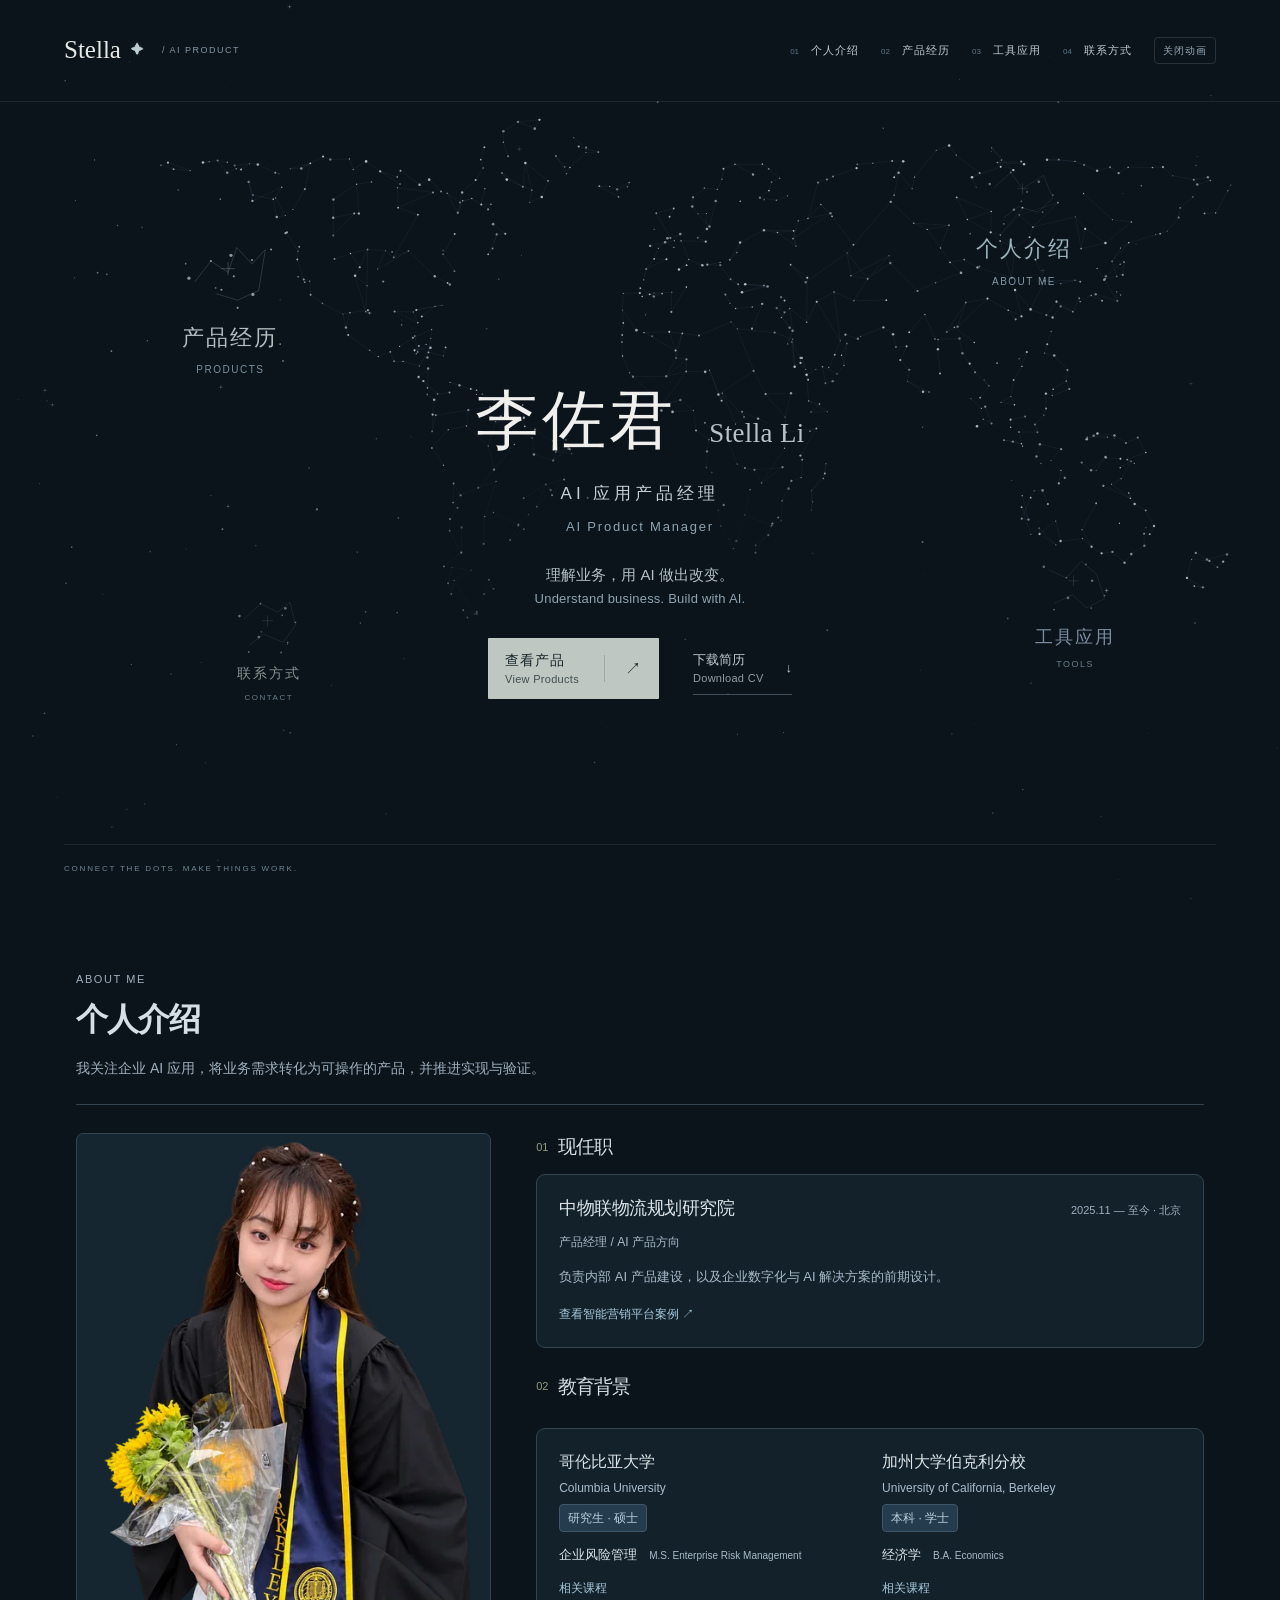
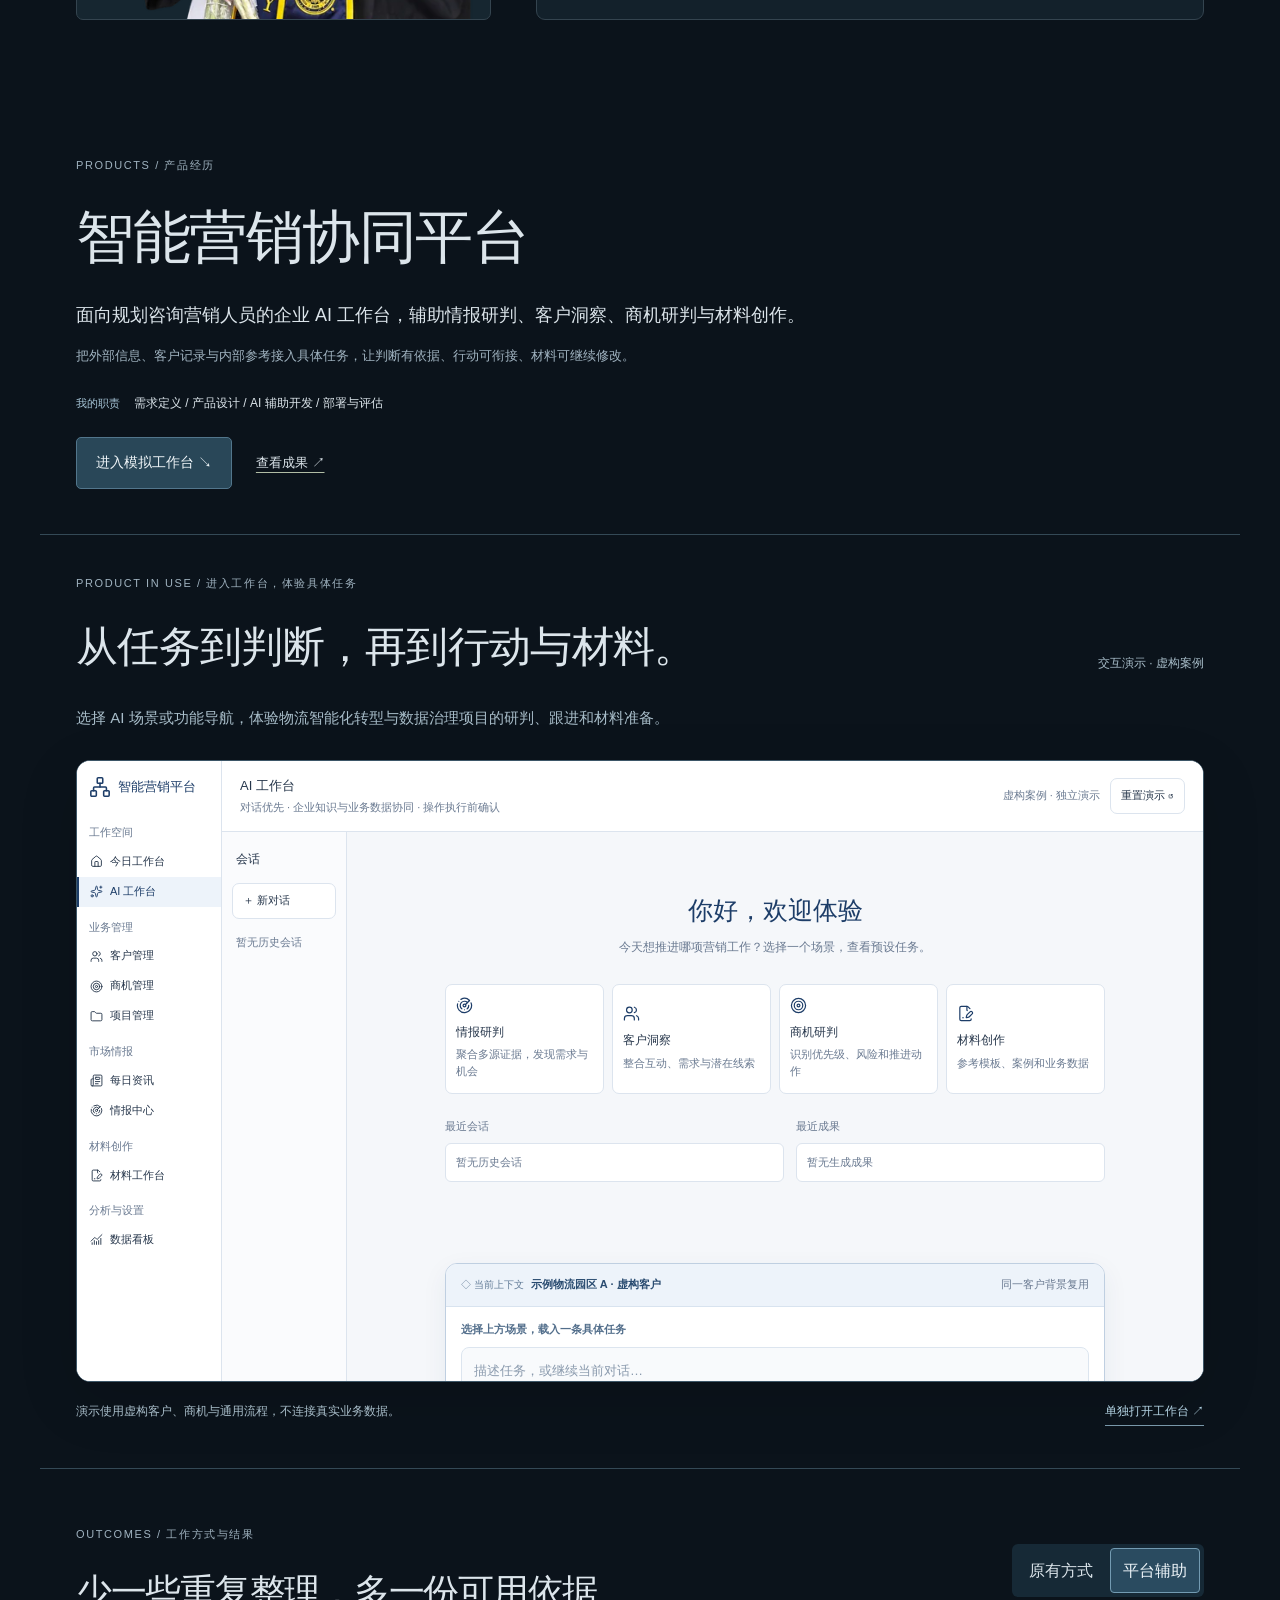
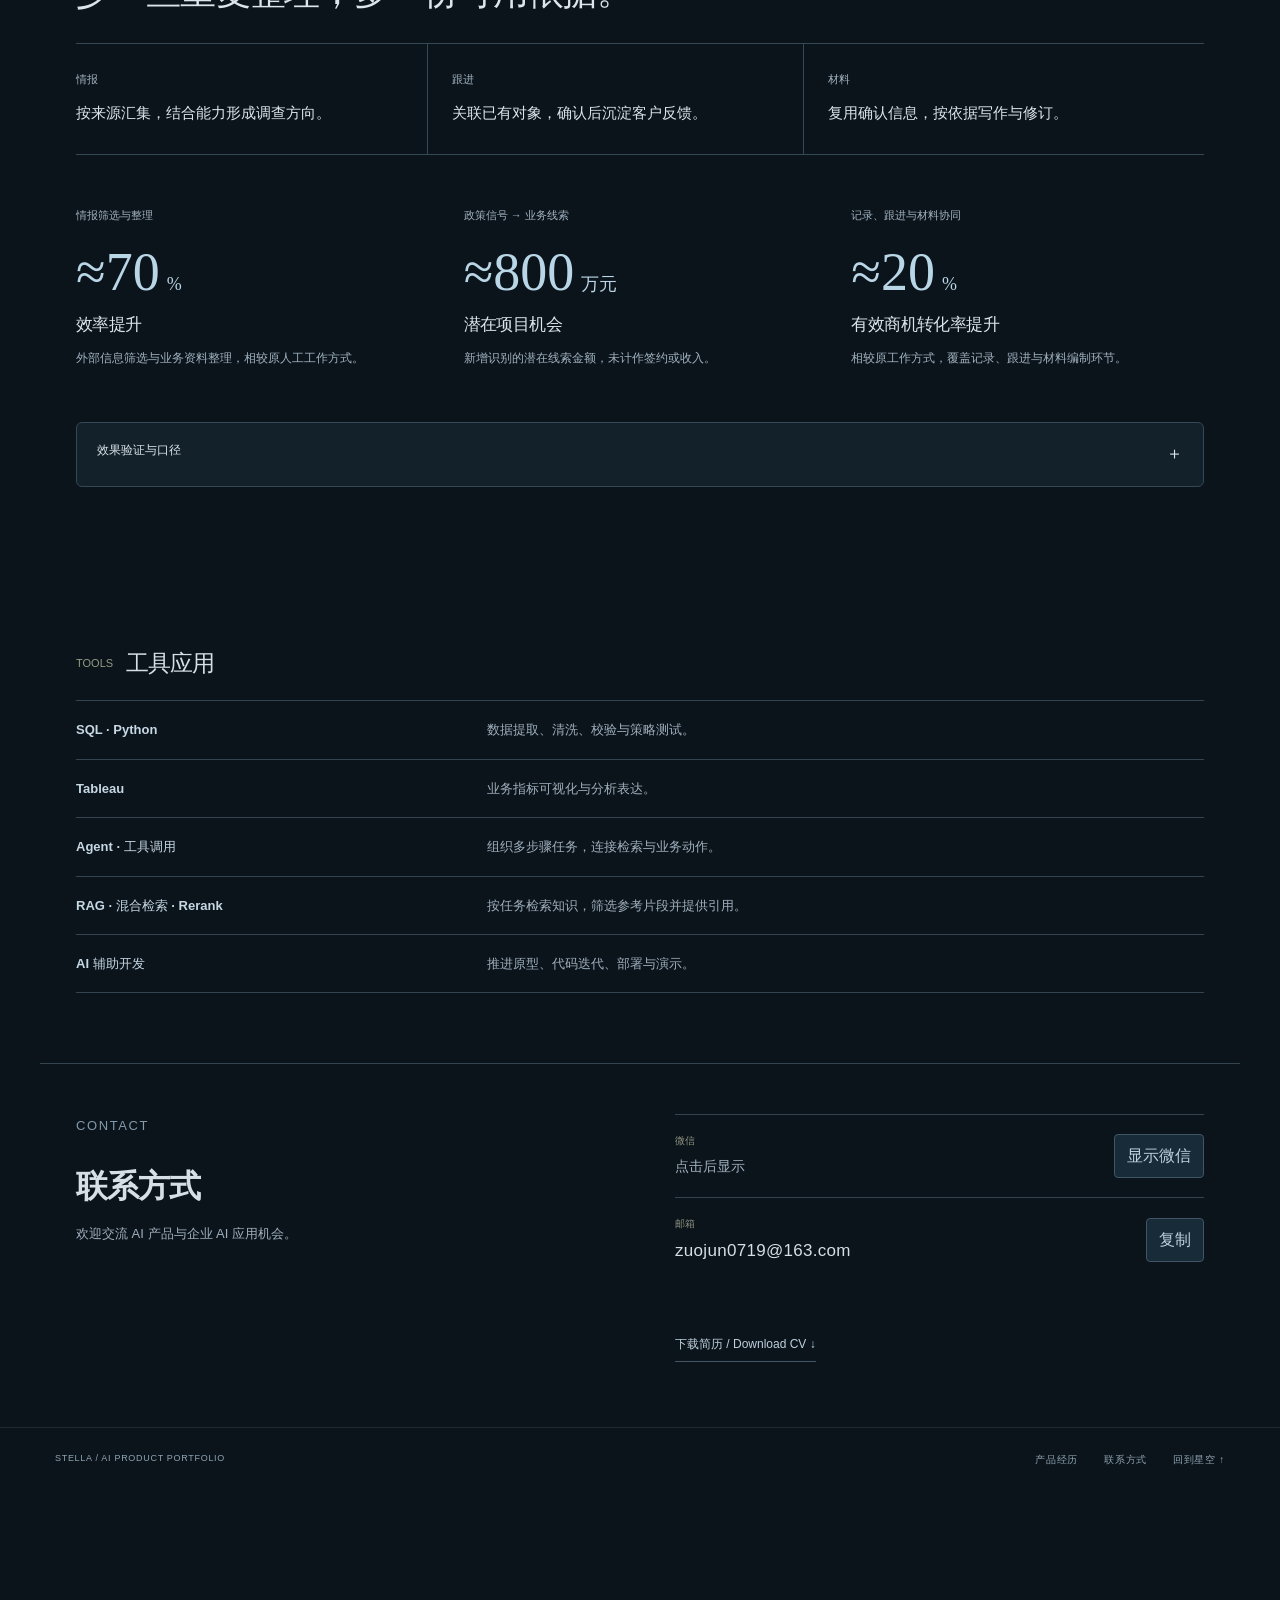
==== commit 421653f6: "Improve mobile workbench navigation and conversation sections" ====
--- a/index.html
+++ b/index.html
@@ -1,6 +1,6 @@
 <!DOCTYPE html>
 
-<html lang="zh-CN"><head><meta charset="utf-8"/><meta content="width=device-width,initial-scale=1" name="viewport"/><meta content="李佐君 Stella 的 AI 产品作品集。了解我的背景、产品思考与智能营销协同平台实践。" name="description"/><title>李佐君 Stella · AI 产品作品集</title><link href="data:image/svg+xml,%3Csvg xmlns='http://www.w3.org/2000/svg' viewBox='0 0 100 100'%3E%3Crect width='100' height='100' rx='25' fill='%23152536'/%3E%3Ctext x='50' y='68' text-anchor='middle' font-size='65' fill='%23d1f288'%3ES%3C/text%3E%3C/svg%3E" rel="icon"/><link href="style.css?v=9beb73ac87fb" rel="stylesheet"/><link href="theme.css?v=da8f5f14aa8b" rel="stylesheet"/><link href="case-study.css?v=1e0384e856d8" rel="stylesheet"/><link href="profile.css?v=ec96cf6f4427" rel="stylesheet"/><link href="star-cover.css?v=66c2914ac2a7" rel="stylesheet"/><link href="mist-theme.css?v=0a12998b5a14" rel="stylesheet"/><link href="single-page.css?v=70b857f5098d" rel="stylesheet"/><link href="portfolio-workbench.css?v=782b21df60b1" rel="stylesheet"/></head>
+<html lang="zh-CN"><head><meta charset="utf-8"/><meta content="width=device-width,initial-scale=1" name="viewport"/><meta content="李佐君 Stella 的 AI 产品作品集。了解我的背景、产品思考与智能营销协同平台实践。" name="description"/><title>李佐君 Stella · AI 产品作品集</title><link href="data:image/svg+xml,%3Csvg xmlns='http://www.w3.org/2000/svg' viewBox='0 0 100 100'%3E%3Crect width='100' height='100' rx='25' fill='%23152536'/%3E%3Ctext x='50' y='68' text-anchor='middle' font-size='65' fill='%23d1f288'%3ES%3C/text%3E%3C/svg%3E" rel="icon"/><link href="style.css?v=9beb73ac87fb" rel="stylesheet"/><link href="theme.css?v=da8f5f14aa8b" rel="stylesheet"/><link href="case-study.css?v=1e0384e856d8" rel="stylesheet"/><link href="profile.css?v=ec96cf6f4427" rel="stylesheet"/><link href="star-cover.css?v=66c2914ac2a7" rel="stylesheet"/><link href="mist-theme.css?v=0a12998b5a14" rel="stylesheet"/><link href="single-page.css?v=70b857f5098d" rel="stylesheet"/><link href="portfolio-workbench.css?v=da43f4b7c517" rel="stylesheet"/></head>
 <body class="cover-page star-home single-page"><a class="sky-skip" href="#main">跳转至主要内容</a><div aria-hidden="true" class="star-layer"><canvas id="world-stars"></canvas></div><main id="main"><div class="night-stage" id="night-stage"><header class="sky-header"><button aria-label="Stella 标识：查看 S 星座彩蛋" class="sky-brand" id="constellation-mark"><span>Stella</span><i aria-hidden="true">✦</i><small>/ AI PRODUCT</small></button><nav aria-label="首页导航"><a href="#about-me"><span>01</span> 个人介绍</a><a href="#case"><span>02</span> 产品经历</a><a href="#tools"><span>03</span> 工具应用</a><a href="#contact"><span>04</span> 联系方式</a></nav></header><section aria-label="世界星图封面" class="sky-hero"><div class="sky-copy"><h1>李佐君 <span>Stella Li</span></h1><p class="sky-role">AI 应用产品经理<span lang="en">AI Product Manager</span></p><div class="sky-intro"><p>理解业务，用 AI 做出改变。<span lang="en">Understand business. Build with AI.</span></p></div><div class="sky-actions"><a class="sky-primary" href="#case"><strong class="action-copy">查看产品<small lang="en">View Products</small></strong><span>↗</span></a><a class="sky-resume" download="李佐君-中文简历_产品经理.pdf" href="assets/stella-product-manager-resume.pdf?v=6448fec37224"><strong class="action-copy">下载简历<small lang="en">Download CV</small></strong><span>↓</span></a></div></div><nav aria-label="探索个人作品集" class="star-portals"><a aria-label="联系方式" class="star-portal portal-career portal-contact" href="#contact"><svg aria-hidden="true" class="portal-starmap" viewbox="0 0 100 90"><path d="M18 35 L39 15 L61 26 L77 13 L84 43 L68 65 L43 54 L24 69"></path><circle cx="18" cy="35" r="1.7" style="--scatter-x:-6px;--scatter-y:-4px"></circle><circle cx="39" cy="15" r="1.1" style="--scatter-x:0px;--scatter-y:0px"></circle><circle cx="61" cy="26" r="1.1" style="--scatter-x:6px;--scatter-y:4px"></circle><circle cx="77" cy="13" r="1.7" style="--scatter-x:-6px;--scatter-y:8px"></circle><circle cx="84" cy="43" r="1.1" style="--scatter-x:0px;--scatter-y:-4px"></circle><circle cx="68" cy="65" r="1.1" style="--scatter-x:6px;--scatter-y:0px"></circle><circle cx="43" cy="54" r="1.7" style="--scatter-x:-6px;--scatter-y:4px"></circle><circle cx="24" cy="69" r="1.1" style="--scatter-x:0px;--scatter-y:8px"></circle><path class="portal-spark" d="M48 30v14M41 37h14"></path></svg><span class="portal-label"><b>联系方式</b><small>CONTACT</small></span><span aria-hidden="true" class="portal-enter">↗</span></a><a aria-label="产品经历" class="star-portal portal-projects" href="#case"><svg aria-hidden="true" class="portal-starmap" viewbox="0 0 100 90"><path d="M13 51 L30 29 L48 41 L57 15 L73 32 L87 17 L80 60 L58 70 L35 63"></path><circle cx="13" cy="51" r="1.7" style="--scatter-x:-6px;--scatter-y:-4px"></circle><circle cx="30" cy="29" r="1.1" style="--scatter-x:0px;--scatter-y:0px"></circle><circle cx="48" cy="41" r="1.1" style="--scatter-x:6px;--scatter-y:4px"></circle><circle cx="57" cy="15" r="1.7" style="--scatter-x:-6px;--scatter-y:8px"></circle><circle cx="73" cy="32" r="1.1" style="--scatter-x:0px;--scatter-y:-4px"></circle><circle cx="87" cy="17" r="1.1" style="--scatter-x:6px;--scatter-y:0px"></circle><circle cx="80" cy="60" r="1.7" style="--scatter-x:-6px;--scatter-y:4px"></circle><circle cx="58" cy="70" r="1.1" style="--scatter-x:0px;--scatter-y:8px"></circle><circle cx="35" cy="63" r="1.1" style="--scatter-x:6px;--scatter-y:-4px"></circle><path class="portal-spark" d="M48 30v14M41 37h14"></path></svg><span class="portal-label"><b>产品经历</b><small>PRODUCTS</small></span><span aria-hidden="true" class="portal-enter">↗</span></a><a aria-label="工具应用" class="star-portal portal-tools" href="#tools"><svg aria-hidden="true" class="portal-starmap" viewbox="0 0 100 90"><path d="M16 23 L39 33 L58 12 L78 29 L88 60 L65 72 L47 55 L23 66"></path><circle cx="16" cy="23" r="1.7" style="--scatter-x:-6px;--scatter-y:-4px"></circle><circle cx="39" cy="33" r="1.1" style="--scatter-x:0px;--scatter-y:0px"></circle><circle cx="58" cy="12" r="1.1" style="--scatter-x:6px;--scatter-y:4px"></circle><circle cx="78" cy="29" r="1.7" style="--scatter-x:-6px;--scatter-y:8px"></circle><circle cx="88" cy="60" r="1.1" style="--scatter-x:0px;--scatter-y:-4px"></circle><circle cx="65" cy="72" r="1.1" style="--scatter-x:6px;--scatter-y:0px"></circle><circle cx="47" cy="55" r="1.7" style="--scatter-x:-6px;--scatter-y:4px"></circle><circle cx="23" cy="66" r="1.1" style="--scatter-x:0px;--scatter-y:8px"></circle><path class="portal-spark" d="M48 30v14M41 37h14"></path></svg><span class="portal-label"><b>工具应用</b><small>TOOLS</small></span><span aria-hidden="true" class="portal-enter">↗</span></a><a aria-label="个人介绍" class="star-portal portal-capabilities portal-personal" href="#about-me"><svg aria-hidden="true" class="portal-starmap" viewbox="0 0 100 90"><path d="M12 35 L33 16 L48 37 L75 20 L87 49 L68 67 L43 60 L24 74"></path><circle cx="12" cy="35" r="1.7" style="--scatter-x:-6px;--scatter-y:-4px"></circle><circle cx="33" cy="16" r="1.1" style="--scatter-x:0px;--scatter-y:0px"></circle><circle cx="48" cy="37" r="1.1" style="--scatter-x:6px;--scatter-y:4px"></circle><circle cx="75" cy="20" r="1.7" style="--scatter-x:-6px;--scatter-y:8px"></circle><circle cx="87" cy="49" r="1.1" style="--scatter-x:0px;--scatter-y:-4px"></circle><circle cx="68" cy="67" r="1.1" style="--scatter-x:6px;--scatter-y:0px"></circle><circle cx="43" cy="60" r="1.7" style="--scatter-x:-6px;--scatter-y:4px"></circle><circle cx="24" cy="74" r="1.1" style="--scatter-x:0px;--scatter-y:8px"></circle><path class="portal-spark" d="M48 30v14M41 37h14"></path></svg><span class="portal-label"><b>个人介绍</b><small>ABOUT ME</small></span><span aria-hidden="true" class="portal-enter">↗</span></a></nav><div class="sky-bottom"><span>CONNECT THE DOTS. MAKE THINGS WORK.</span></div><p aria-live="polite" class="sr-only" id="sky-status" role="status"></p><p aria-hidden="true" class="sky-touch-hint">轻触星空，发现关联</p></section></div><section aria-label="个人介绍" class="single-profile" id="about-me"><div class="wrap profile-pages single-profile-wrap"><section id="career"><div class="detail-heading about-profile-heading"><p class="eyebrow">ABOUT ME</p><h2>个人介绍</h2><p class="about-profile-intro">我关注企业 AI 应用，将业务需求转化为可操作的产品，并推进实现与验证。</p></div><div class="about-profile-layout"><figure class="about-profile-portrait"><picture><source sizes="(max-width: 360px) 270px, (max-width: 700px) 340px, (max-width: 950px) 35vw, 460px" srcset="assets/stella-portrait-480.webp 480w, assets/stella-portrait-960.webp 960w" type="image/webp"/><img alt="李佐君的毕业照，身穿毕业礼服、手持花束" decoding="async" height="1448" loading="lazy" src="assets/stella-portrait.png" width="1086"/></picture></figure><div class="about-profile-copy"><section class="detail-section"><div class="detail-section-heading"><span>01</span><h2>现任职</h2></div><article class="career-record"><div class="record-heading"><h3>中物联物流规划研究院</h3><span>2025.11 — 至今 · 北京</span></div><p class="record-role">产品经理 / AI 产品方向</p><p>负责内部 AI 产品建设，以及企业数字化与 AI 解决方案的前期设计。</p><a class="inline-link" href="#case">查看智能营销平台案例 ↗</a></article></section><section class="detail-section"><div class="detail-section-heading"><span>02</span><h2>教育背景</h2></div><div class="education education-details"><article class="education-item"><div class="education-school"><b>哥伦比亚大学</b><span class="school-english" lang="en">Columbia University</span><em>研究生 · 硕士</em></div><div class="education-degree"><b>企业风险管理</b><small>M.S. Enterprise Risk Management</small></div><details class="course-details"><summary>相关课程</summary><p>运营风险管理 · 量化风险管理 · 战略风险管理</p></details></article><article class="education-item"><div class="education-school"><b>加州大学伯克利分校</b><span class="school-english" lang="en">University of California, Berkeley</span><em>本科 · 学士</em></div><div class="education-degree"><b>经济学</b><small>B.A. Economics</small></div><details class="course-details"><summary>相关课程</summary><p>数据科学基础 · 统计 · 计量经济学</p></details></article></div></section></div></div></section></div></section><section aria-label="产品经历：智能营销协同平台" class="product-case inline-project"><section class="wrap result-hero" id="case">
 <div class="hero-copy"><p class="eyebrow">PRODUCTS / 产品经历</p><h1>智能营销协同平台</h1><p class="hero-definition">面向规划咨询营销人员的企业 AI 工作台，辅助情报研判、客户洞察、商机研判与材料创作。</p><p class="hero-value">把外部信息、客户记录与内部参考接入具体任务，让判断有依据、行动可衔接、材料可继续修改。</p><div class="role-strip"><small>我的职责</small><span>需求定义 / 产品设计 / AI 辅助开发 / 部署与评估</span></div><div class="actions"><a class="solid" data-start-demo="" href="#experience">进入模拟工作台 ↘</a><a class="quiet-link" href="#impact">查看成果 ↗</a></div></div>
-</section><section aria-labelledby="workbench-title" class="wrap demo-section workbench-section" id="experience"><div class="section-heading"><div><p class="eyebrow">PRODUCT IN USE / 进入工作台，体验具体任务</p><h2 id="workbench-title">从任务到判断，再到行动与材料。</h2></div><span class="local-demo-tag">交互演示 · 虚构案例</span></div><p class="experience-intro">选择 AI 场景或左侧模块，体验物流智能化转型与数据治理项目的研判、跟进和材料准备。</p><div class="workbench-frame-wrap" id="demo-shell"><iframe height="820" id="platform-demo-frame" loading="lazy" sandbox="allow-scripts allow-same-origin" src="platform-demo.html" title="智能营销协同平台模拟工作台：九个可操作模块"></iframe></div><div class="workbench-footnote"><span>演示使用虚构客户、商机与通用流程，不连接真实业务数据。</span><a href="platform-demo.html" rel="noopener" target="_blank">单独打开工作台 ↗</a></div><noscript><p>启用 JavaScript 后可切换模拟模块，也可<a href="platform-demo.html">单独打开演示</a>。</p></noscript></section><section class="wrap impact-section" id="impact"><div class="section-heading"><div><p class="eyebrow">OUTCOMES / 工作方式与结果</p><h2>少一些重复整理，多一份可用依据。</h2></div><div aria-label="工作方式" class="comparison-toggle" role="group"><button aria-pressed="false" id="before-mode">原有方式</button><button aria-pressed="true" id="after-mode">平台辅助</button></div></div><div class="work-comparison" id="work-comparison"><div><span>情报</span><p>按来源汇集，结合能力形成调查方向。</p></div><div><span>跟进</span><p>关联已有对象，确认后沉淀客户反馈。</p></div><div><span>材料</span><p>复用确认信息，按依据写作与修订。</p></div></div><div class="metrics"><article><small>情报筛选与整理</small><strong>≈70<span>%</span></strong><h3>效率提升</h3><p>外部信息筛选与业务资料整理，相较原人工工作方式。</p></article><article><small>政策信号 → 业务线索</small><strong>≈800<span>万元</span></strong><h3>潜在项目机会</h3><p>新增识别的潜在线索金额，未计作签约或收入。</p></article><article><small>记录、跟进与材料协同</small><strong>≈20<span>%</span></strong><h3>有效商机转化率提升</h3><p>相较原工作方式，覆盖记录、跟进与材料编制环节。</p></article></div><details><summary>效果验证与口径 <span>＋</span></summary><p>70% 为情报筛选与整理的效率提升，不换算为耗时下降；20% 为转化率增幅，不改写为百分点。以上为项目整体结果，未将结果归因于单一 AI 功能。</p><p>围绕任务完成度、信息准确性、产物可用性及业务效率检查；对创建意图、同名客户复用、上下文传递维护回归用例。</p></details></section></section><section aria-label="工具应用" class="single-profile single-tools"><div class="wrap profile-pages single-profile-wrap"><section class="compact-tools" id="tools"><div class="detail-section-heading"><span>TOOLS</span><h2>工具应用</h2></div><dl><div><dt>SQL · Python</dt><dd>数据提取、清洗、校验与策略测试。</dd></div><div><dt>Tableau</dt><dd>业务指标可视化与分析表达。</dd></div><div><dt>Agent · 工具调用</dt><dd>组织多步骤任务，连接检索与业务动作。</dd></div><div><dt>RAG · 混合检索 · Rerank</dt><dd>按任务检索知识，筛选参考片段并提供引用。</dd></div><div><dt>AI 辅助开发</dt><dd>推进原型、代码迭代、部署与演示。</dd></div></dl></section></div></section><section class="single-contact wrap" id="contact"><div><p class="eyebrow">CONTACT</p><h2>联系方式</h2><p>欢迎交流 AI 产品与企业 AI 应用机会。</p></div><div class="single-contact-options"><div class="contact-row"><div><small>微信</small><b hidden="" id="wechat-value">stellaaa000</b><span class="contact-placeholder" id="wechat-placeholder">点击后显示</span></div><button aria-controls="wechat-value" aria-expanded="false" aria-label="显示微信号" class="copy-contact" data-reveal-wechat="" type="button">显示微信</button></div><div class="contact-row"><div><small>邮箱</small><a href="mailto:zuojun0719@163.com">zuojun0719@163.com</a></div><button aria-label="复制邮箱地址" class="copy-contact" data-copy="zuojun0719@163.com" type="button">复制</button></div><p aria-live="polite" id="contact-status" role="status"></p><a class="single-resume" download="李佐君-中文简历_产品经理.pdf" href="assets/stella-product-manager-resume.pdf?v=6448fec37224">下载简历 / Download CV ↓</a></div></section></main><footer class="home-footer"><span>STELLA / AI PRODUCT PORTFOLIO</span><div><a href="#case">产品经历</a><a href="#contact">联系方式</a><a href="#main">回到星空 ↑</a></div></footer><script src="motion.js?v=b510bfff6115"></script><script src="star-cover.js?v=d45c13686f21"></script><script src="single-page.js?v=c5982d43eb2a"></script><script src="portfolio-workbench.js?v=7b5da974de24"></script></body></html>+</section><section aria-labelledby="workbench-title" class="wrap demo-section workbench-section" id="experience"><div class="section-heading"><div><p class="eyebrow">PRODUCT IN USE / 进入工作台，体验具体任务</p><h2 id="workbench-title">从任务到判断，再到行动与材料。</h2></div><span class="local-demo-tag">交互演示 · 虚构案例</span></div><p class="experience-intro">选择 AI 场景或功能导航，体验物流智能化转型与数据治理项目的研判、跟进和材料准备。</p><div class="workbench-frame-wrap" id="demo-shell"><iframe height="820" id="platform-demo-frame" loading="lazy" sandbox="allow-scripts allow-same-origin" src="platform-demo.html" title="智能营销协同平台模拟工作台：九个可操作模块"></iframe></div><div class="workbench-footnote"><span>演示使用虚构客户、商机与通用流程，不连接真实业务数据。</span><a href="platform-demo.html" rel="noopener" target="_blank">单独打开工作台 ↗</a></div><noscript><p>启用 JavaScript 后可切换模拟模块，也可<a href="platform-demo.html">单独打开演示</a>。</p></noscript></section><section class="wrap impact-section" id="impact"><div class="section-heading"><div><p class="eyebrow">OUTCOMES / 工作方式与结果</p><h2>少一些重复整理，多一份可用依据。</h2></div><div aria-label="工作方式" class="comparison-toggle" role="group"><button aria-pressed="false" id="before-mode">原有方式</button><button aria-pressed="true" id="after-mode">平台辅助</button></div></div><div class="work-comparison" id="work-comparison"><div><span>情报</span><p>按来源汇集，结合能力形成调查方向。</p></div><div><span>跟进</span><p>关联已有对象，确认后沉淀客户反馈。</p></div><div><span>材料</span><p>复用确认信息，按依据写作与修订。</p></div></div><div class="metrics"><article><small>情报筛选与整理</small><strong>≈70<span>%</span></strong><h3>效率提升</h3><p>外部信息筛选与业务资料整理，相较原人工工作方式。</p></article><article><small>政策信号 → 业务线索</small><strong>≈800<span>万元</span></strong><h3>潜在项目机会</h3><p>新增识别的潜在线索金额，未计作签约或收入。</p></article><article><small>记录、跟进与材料协同</small><strong>≈20<span>%</span></strong><h3>有效商机转化率提升</h3><p>相较原工作方式，覆盖记录、跟进与材料编制环节。</p></article></div><details><summary>效果验证与口径 <span>＋</span></summary><p>70% 为情报筛选与整理的效率提升，不换算为耗时下降；20% 为转化率增幅，不改写为百分点。以上为项目整体结果，未将结果归因于单一 AI 功能。</p><p>围绕任务完成度、信息准确性、产物可用性及业务效率检查；对创建意图、同名客户复用、上下文传递维护回归用例。</p></details></section></section><section aria-label="工具应用" class="single-profile single-tools"><div class="wrap profile-pages single-profile-wrap"><section class="compact-tools" id="tools"><div class="detail-section-heading"><span>TOOLS</span><h2>工具应用</h2></div><dl><div><dt>SQL · Python</dt><dd>数据提取、清洗、校验与策略测试。</dd></div><div><dt>Tableau</dt><dd>业务指标可视化与分析表达。</dd></div><div><dt>Agent · 工具调用</dt><dd>组织多步骤任务，连接检索与业务动作。</dd></div><div><dt>RAG · 混合检索 · Rerank</dt><dd>按任务检索知识，筛选参考片段并提供引用。</dd></div><div><dt>AI 辅助开发</dt><dd>推进原型、代码迭代、部署与演示。</dd></div></dl></section></div></section><section class="single-contact wrap" id="contact"><div><p class="eyebrow">CONTACT</p><h2>联系方式</h2><p>欢迎交流 AI 产品与企业 AI 应用机会。</p></div><div class="single-contact-options"><div class="contact-row"><div><small>微信</small><b hidden="" id="wechat-value">stellaaa000</b><span class="contact-placeholder" id="wechat-placeholder">点击后显示</span></div><button aria-controls="wechat-value" aria-expanded="false" aria-label="显示微信号" class="copy-contact" data-reveal-wechat="" type="button">显示微信</button></div><div class="contact-row"><div><small>邮箱</small><a href="mailto:zuojun0719@163.com">zuojun0719@163.com</a></div><button aria-label="复制邮箱地址" class="copy-contact" data-copy="zuojun0719@163.com" type="button">复制</button></div><p aria-live="polite" id="contact-status" role="status"></p><a class="single-resume" download="李佐君-中文简历_产品经理.pdf" href="assets/stella-product-manager-resume.pdf?v=6448fec37224">下载简历 / Download CV ↓</a></div></section></main><footer class="home-footer"><span>STELLA / AI PRODUCT PORTFOLIO</span><div><a href="#case">产品经历</a><a href="#contact">联系方式</a><a href="#main">回到星空 ↑</a></div></footer><script src="motion.js?v=b510bfff6115"></script><script src="star-cover.js?v=d45c13686f21"></script><script src="single-page.js?v=c5982d43eb2a"></script><script src="portfolio-workbench.js?v=d80e7a63f87a"></script></body></html>
--- a/portfolio-workbench.css
+++ b/portfolio-workbench.css
@@ -10,3 +10,4 @@
 .workbench-footnote a:hover{color:#e7f2f8}
 .workbench-section:target{scroll-margin-top:24px}
 @media(max-width:700px){.single-page .workbench-section{padding-top:25px;padding-bottom:28px}.single-page .workbench-section .section-heading{display:block}.local-demo-tag{display:block;margin-top:12px}.single-page .workbench-section .experience-intro{font-size:14px;margin:16px 0 22px}.workbench-frame-wrap{border-radius:10px}.workbench-footnote{font-size:11px;gap:7px}#platform-demo-frame{height:900px}}
+@media(max-width:550px){#platform-demo-frame{height:clamp(620px,85svh,820px)}.workbench-frame-wrap{box-shadow:0 14px 45px #0003}}
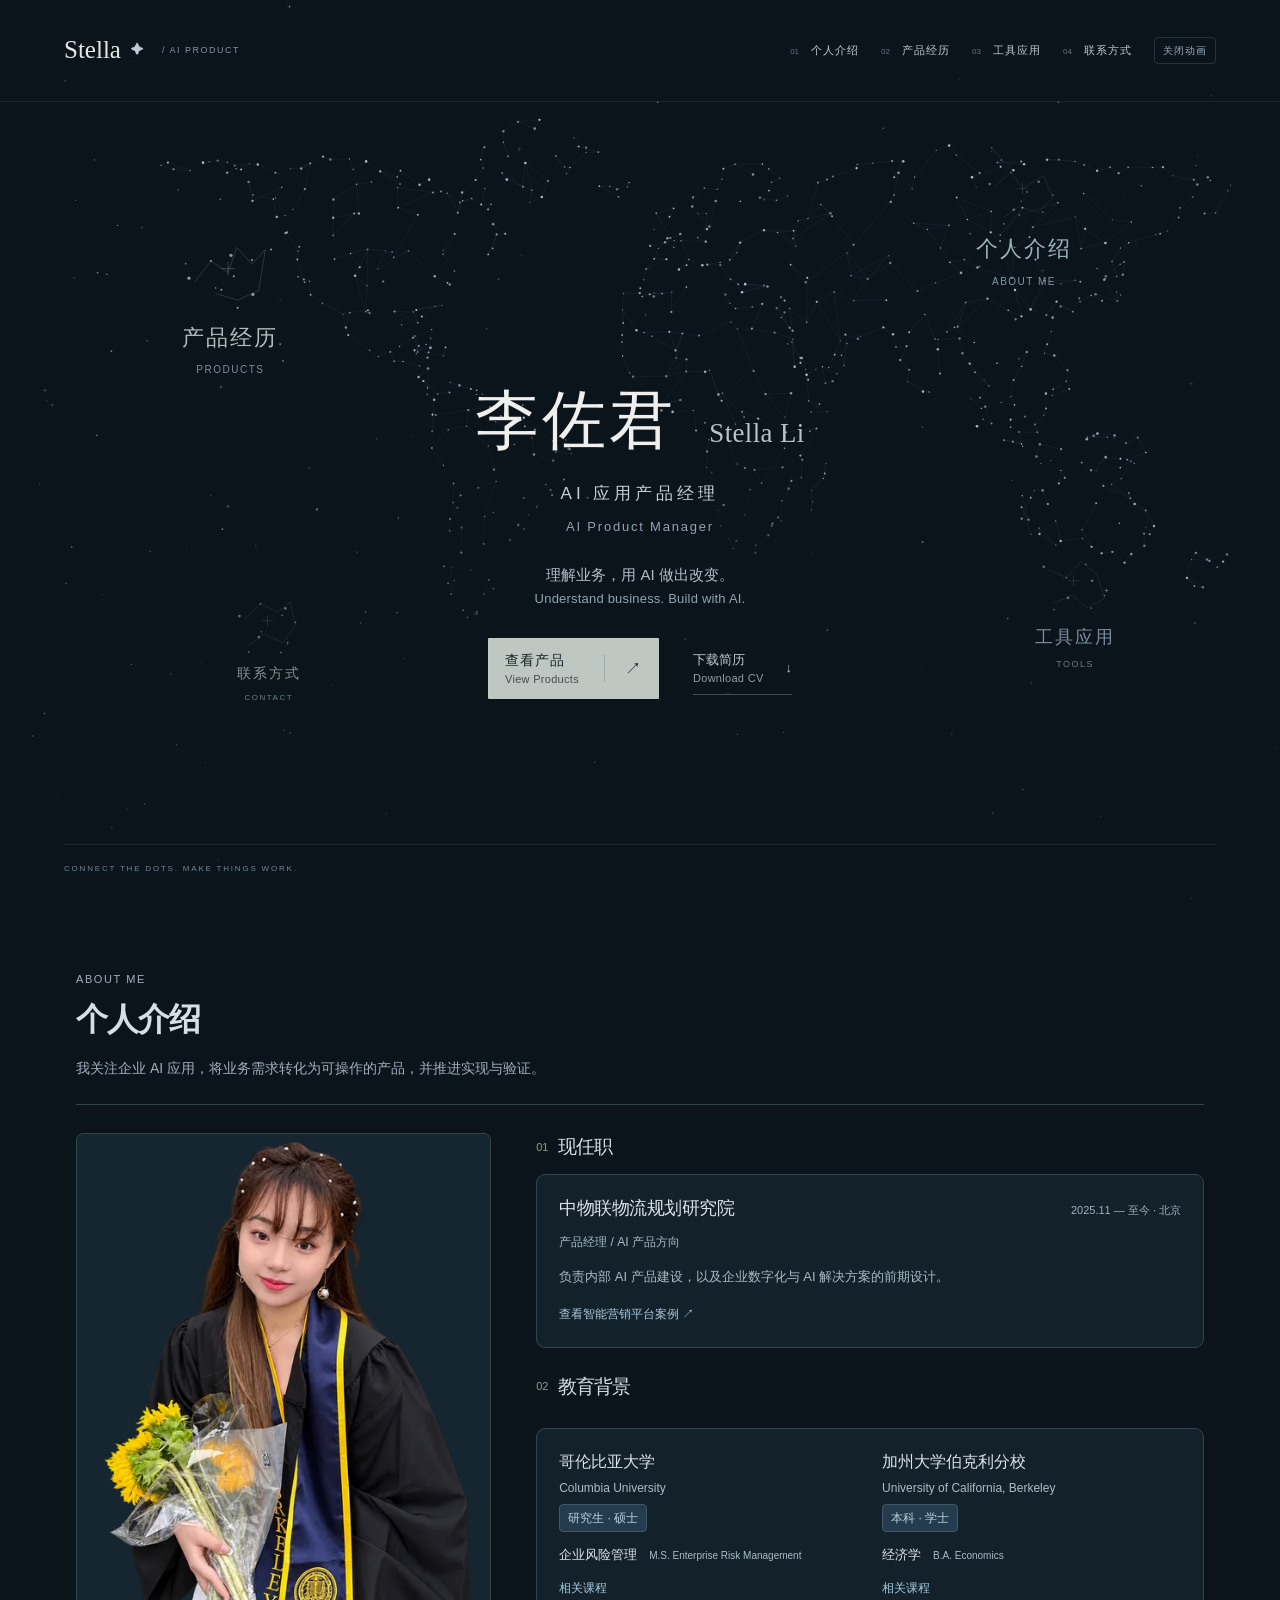
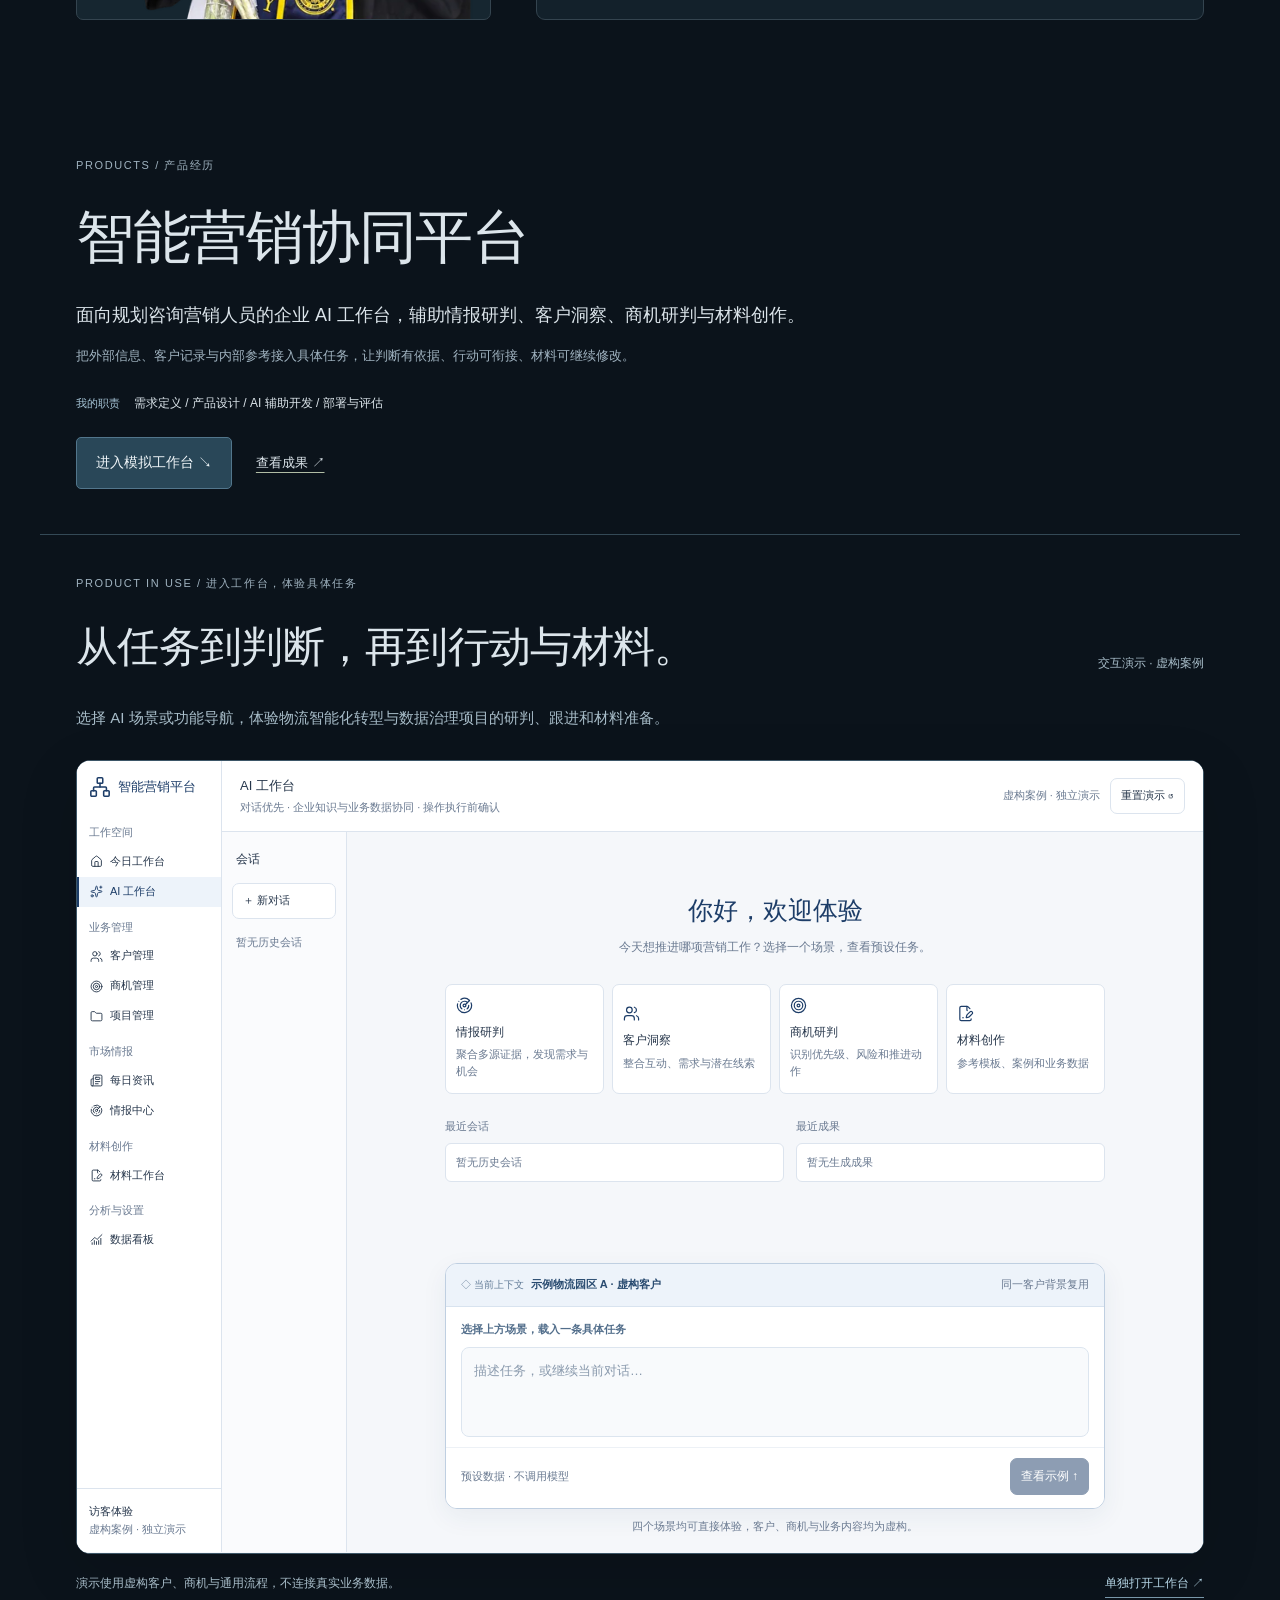
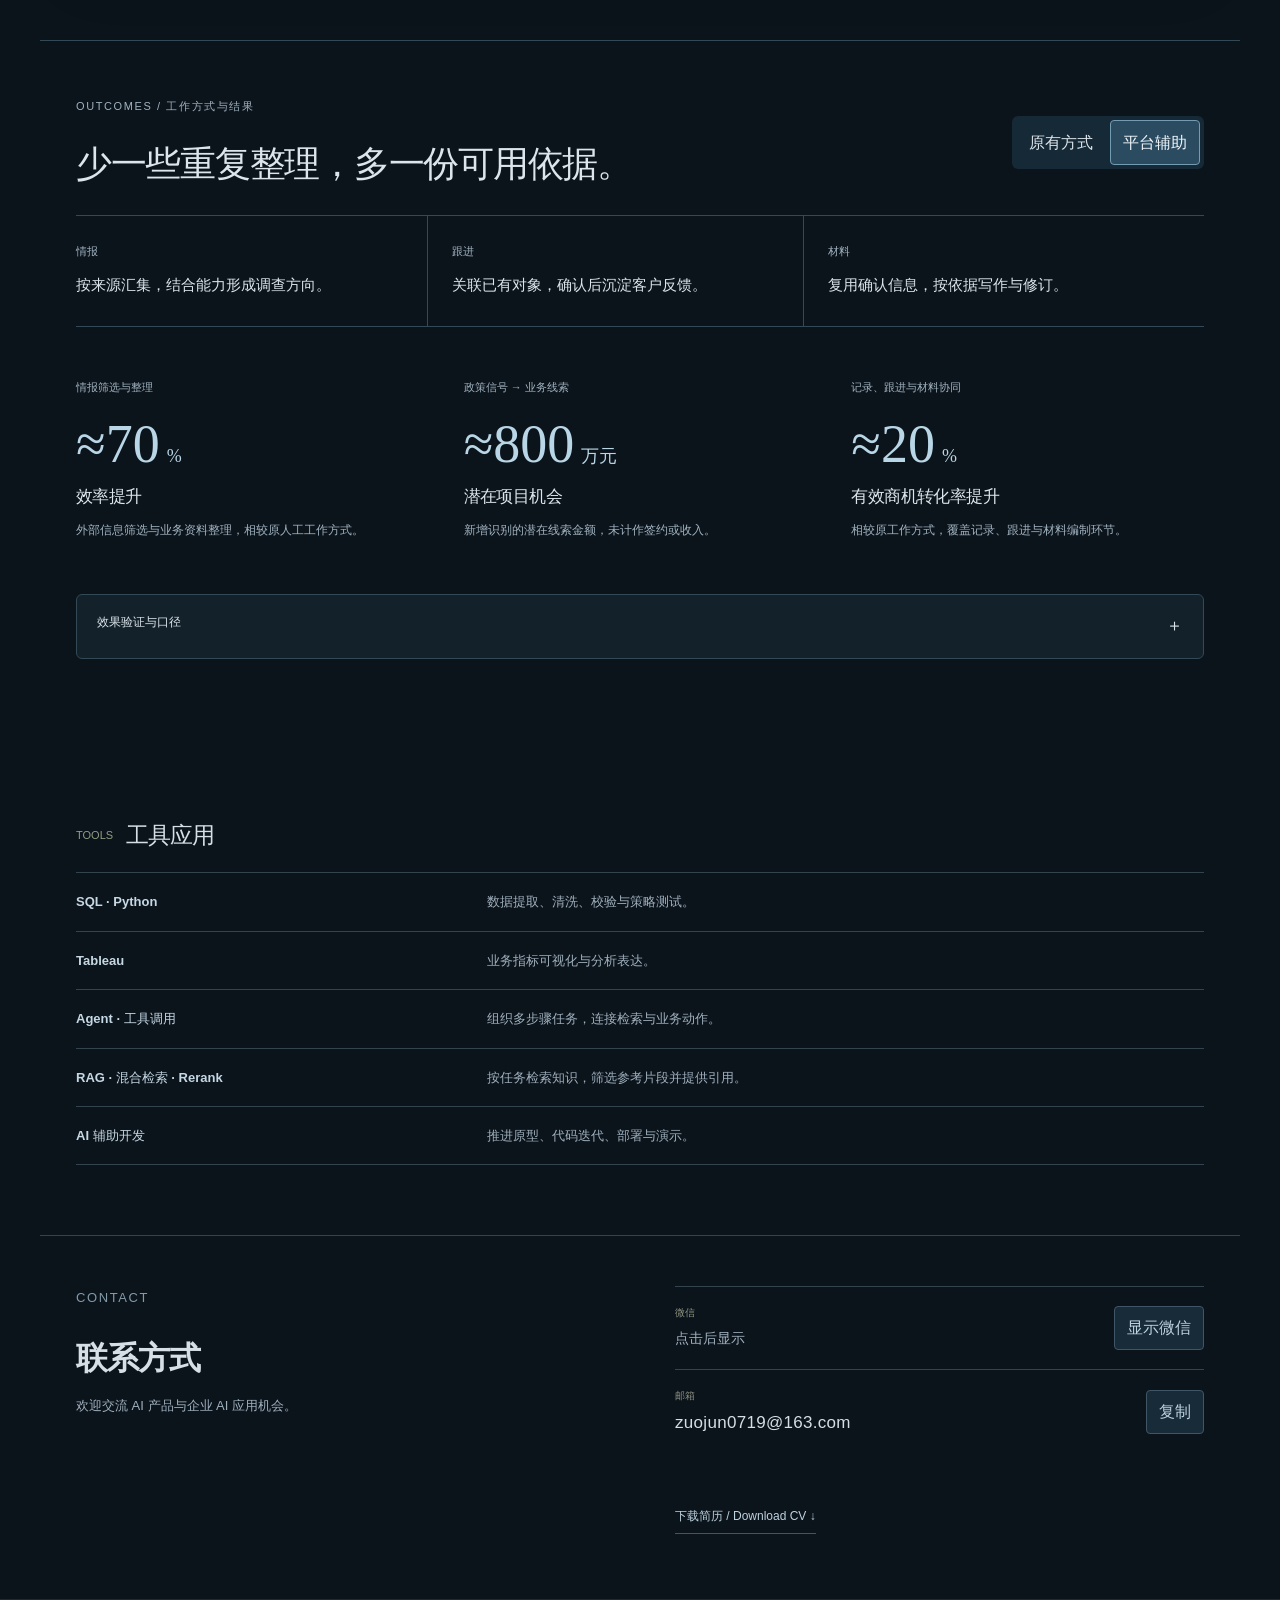
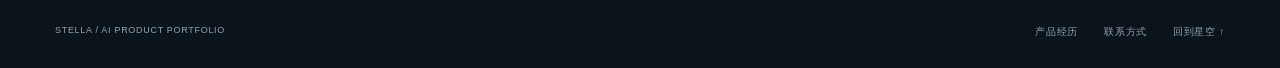
==== commit 5b0c1b55: "Version embedded demo HTML to avoid stale mobile browser cache" ====
--- a/index.html
+++ b/index.html
@@ -3,4 +3,4 @@
 <html lang="zh-CN"><head><meta charset="utf-8"/><meta content="width=device-width,initial-scale=1" name="viewport"/><meta content="李佐君 Stella 的 AI 产品作品集。了解我的背景、产品思考与智能营销协同平台实践。" name="description"/><title>李佐君 Stella · AI 产品作品集</title><link href="data:image/svg+xml,%3Csvg xmlns='http://www.w3.org/2000/svg' viewBox='0 0 100 100'%3E%3Crect width='100' height='100' rx='25' fill='%23152536'/%3E%3Ctext x='50' y='68' text-anchor='middle' font-size='65' fill='%23d1f288'%3ES%3C/text%3E%3C/svg%3E" rel="icon"/><link href="style.css?v=9beb73ac87fb" rel="stylesheet"/><link href="theme.css?v=da8f5f14aa8b" rel="stylesheet"/><link href="case-study.css?v=1e0384e856d8" rel="stylesheet"/><link href="profile.css?v=ec96cf6f4427" rel="stylesheet"/><link href="star-cover.css?v=66c2914ac2a7" rel="stylesheet"/><link href="mist-theme.css?v=0a12998b5a14" rel="stylesheet"/><link href="single-page.css?v=70b857f5098d" rel="stylesheet"/><link href="portfolio-workbench.css?v=da43f4b7c517" rel="stylesheet"/></head>
 <body class="cover-page star-home single-page"><a class="sky-skip" href="#main">跳转至主要内容</a><div aria-hidden="true" class="star-layer"><canvas id="world-stars"></canvas></div><main id="main"><div class="night-stage" id="night-stage"><header class="sky-header"><button aria-label="Stella 标识：查看 S 星座彩蛋" class="sky-brand" id="constellation-mark"><span>Stella</span><i aria-hidden="true">✦</i><small>/ AI PRODUCT</small></button><nav aria-label="首页导航"><a href="#about-me"><span>01</span> 个人介绍</a><a href="#case"><span>02</span> 产品经历</a><a href="#tools"><span>03</span> 工具应用</a><a href="#contact"><span>04</span> 联系方式</a></nav></header><section aria-label="世界星图封面" class="sky-hero"><div class="sky-copy"><h1>李佐君 <span>Stella Li</span></h1><p class="sky-role">AI 应用产品经理<span lang="en">AI Product Manager</span></p><div class="sky-intro"><p>理解业务，用 AI 做出改变。<span lang="en">Understand business. Build with AI.</span></p></div><div class="sky-actions"><a class="sky-primary" href="#case"><strong class="action-copy">查看产品<small lang="en">View Products</small></strong><span>↗</span></a><a class="sky-resume" download="李佐君-中文简历_产品经理.pdf" href="assets/stella-product-manager-resume.pdf?v=6448fec37224"><strong class="action-copy">下载简历<small lang="en">Download CV</small></strong><span>↓</span></a></div></div><nav aria-label="探索个人作品集" class="star-portals"><a aria-label="联系方式" class="star-portal portal-career portal-contact" href="#contact"><svg aria-hidden="true" class="portal-starmap" viewbox="0 0 100 90"><path d="M18 35 L39 15 L61 26 L77 13 L84 43 L68 65 L43 54 L24 69"></path><circle cx="18" cy="35" r="1.7" style="--scatter-x:-6px;--scatter-y:-4px"></circle><circle cx="39" cy="15" r="1.1" style="--scatter-x:0px;--scatter-y:0px"></circle><circle cx="61" cy="26" r="1.1" style="--scatter-x:6px;--scatter-y:4px"></circle><circle cx="77" cy="13" r="1.7" style="--scatter-x:-6px;--scatter-y:8px"></circle><circle cx="84" cy="43" r="1.1" style="--scatter-x:0px;--scatter-y:-4px"></circle><circle cx="68" cy="65" r="1.1" style="--scatter-x:6px;--scatter-y:0px"></circle><circle cx="43" cy="54" r="1.7" style="--scatter-x:-6px;--scatter-y:4px"></circle><circle cx="24" cy="69" r="1.1" style="--scatter-x:0px;--scatter-y:8px"></circle><path class="portal-spark" d="M48 30v14M41 37h14"></path></svg><span class="portal-label"><b>联系方式</b><small>CONTACT</small></span><span aria-hidden="true" class="portal-enter">↗</span></a><a aria-label="产品经历" class="star-portal portal-projects" href="#case"><svg aria-hidden="true" class="portal-starmap" viewbox="0 0 100 90"><path d="M13 51 L30 29 L48 41 L57 15 L73 32 L87 17 L80 60 L58 70 L35 63"></path><circle cx="13" cy="51" r="1.7" style="--scatter-x:-6px;--scatter-y:-4px"></circle><circle cx="30" cy="29" r="1.1" style="--scatter-x:0px;--scatter-y:0px"></circle><circle cx="48" cy="41" r="1.1" style="--scatter-x:6px;--scatter-y:4px"></circle><circle cx="57" cy="15" r="1.7" style="--scatter-x:-6px;--scatter-y:8px"></circle><circle cx="73" cy="32" r="1.1" style="--scatter-x:0px;--scatter-y:-4px"></circle><circle cx="87" cy="17" r="1.1" style="--scatter-x:6px;--scatter-y:0px"></circle><circle cx="80" cy="60" r="1.7" style="--scatter-x:-6px;--scatter-y:4px"></circle><circle cx="58" cy="70" r="1.1" style="--scatter-x:0px;--scatter-y:8px"></circle><circle cx="35" cy="63" r="1.1" style="--scatter-x:6px;--scatter-y:-4px"></circle><path class="portal-spark" d="M48 30v14M41 37h14"></path></svg><span class="portal-label"><b>产品经历</b><small>PRODUCTS</small></span><span aria-hidden="true" class="portal-enter">↗</span></a><a aria-label="工具应用" class="star-portal portal-tools" href="#tools"><svg aria-hidden="true" class="portal-starmap" viewbox="0 0 100 90"><path d="M16 23 L39 33 L58 12 L78 29 L88 60 L65 72 L47 55 L23 66"></path><circle cx="16" cy="23" r="1.7" style="--scatter-x:-6px;--scatter-y:-4px"></circle><circle cx="39" cy="33" r="1.1" style="--scatter-x:0px;--scatter-y:0px"></circle><circle cx="58" cy="12" r="1.1" style="--scatter-x:6px;--scatter-y:4px"></circle><circle cx="78" cy="29" r="1.7" style="--scatter-x:-6px;--scatter-y:8px"></circle><circle cx="88" cy="60" r="1.1" style="--scatter-x:0px;--scatter-y:-4px"></circle><circle cx="65" cy="72" r="1.1" style="--scatter-x:6px;--scatter-y:0px"></circle><circle cx="47" cy="55" r="1.7" style="--scatter-x:-6px;--scatter-y:4px"></circle><circle cx="23" cy="66" r="1.1" style="--scatter-x:0px;--scatter-y:8px"></circle><path class="portal-spark" d="M48 30v14M41 37h14"></path></svg><span class="portal-label"><b>工具应用</b><small>TOOLS</small></span><span aria-hidden="true" class="portal-enter">↗</span></a><a aria-label="个人介绍" class="star-portal portal-capabilities portal-personal" href="#about-me"><svg aria-hidden="true" class="portal-starmap" viewbox="0 0 100 90"><path d="M12 35 L33 16 L48 37 L75 20 L87 49 L68 67 L43 60 L24 74"></path><circle cx="12" cy="35" r="1.7" style="--scatter-x:-6px;--scatter-y:-4px"></circle><circle cx="33" cy="16" r="1.1" style="--scatter-x:0px;--scatter-y:0px"></circle><circle cx="48" cy="37" r="1.1" style="--scatter-x:6px;--scatter-y:4px"></circle><circle cx="75" cy="20" r="1.7" style="--scatter-x:-6px;--scatter-y:8px"></circle><circle cx="87" cy="49" r="1.1" style="--scatter-x:0px;--scatter-y:-4px"></circle><circle cx="68" cy="67" r="1.1" style="--scatter-x:6px;--scatter-y:0px"></circle><circle cx="43" cy="60" r="1.7" style="--scatter-x:-6px;--scatter-y:4px"></circle><circle cx="24" cy="74" r="1.1" style="--scatter-x:0px;--scatter-y:8px"></circle><path class="portal-spark" d="M48 30v14M41 37h14"></path></svg><span class="portal-label"><b>个人介绍</b><small>ABOUT ME</small></span><span aria-hidden="true" class="portal-enter">↗</span></a></nav><div class="sky-bottom"><span>CONNECT THE DOTS. MAKE THINGS WORK.</span></div><p aria-live="polite" class="sr-only" id="sky-status" role="status"></p><p aria-hidden="true" class="sky-touch-hint">轻触星空，发现关联</p></section></div><section aria-label="个人介绍" class="single-profile" id="about-me"><div class="wrap profile-pages single-profile-wrap"><section id="career"><div class="detail-heading about-profile-heading"><p class="eyebrow">ABOUT ME</p><h2>个人介绍</h2><p class="about-profile-intro">我关注企业 AI 应用，将业务需求转化为可操作的产品，并推进实现与验证。</p></div><div class="about-profile-layout"><figure class="about-profile-portrait"><picture><source sizes="(max-width: 360px) 270px, (max-width: 700px) 340px, (max-width: 950px) 35vw, 460px" srcset="assets/stella-portrait-480.webp 480w, assets/stella-portrait-960.webp 960w" type="image/webp"/><img alt="李佐君的毕业照，身穿毕业礼服、手持花束" decoding="async" height="1448" loading="lazy" src="assets/stella-portrait.png" width="1086"/></picture></figure><div class="about-profile-copy"><section class="detail-section"><div class="detail-section-heading"><span>01</span><h2>现任职</h2></div><article class="career-record"><div class="record-heading"><h3>中物联物流规划研究院</h3><span>2025.11 — 至今 · 北京</span></div><p class="record-role">产品经理 / AI 产品方向</p><p>负责内部 AI 产品建设，以及企业数字化与 AI 解决方案的前期设计。</p><a class="inline-link" href="#case">查看智能营销平台案例 ↗</a></article></section><section class="detail-section"><div class="detail-section-heading"><span>02</span><h2>教育背景</h2></div><div class="education education-details"><article class="education-item"><div class="education-school"><b>哥伦比亚大学</b><span class="school-english" lang="en">Columbia University</span><em>研究生 · 硕士</em></div><div class="education-degree"><b>企业风险管理</b><small>M.S. Enterprise Risk Management</small></div><details class="course-details"><summary>相关课程</summary><p>运营风险管理 · 量化风险管理 · 战略风险管理</p></details></article><article class="education-item"><div class="education-school"><b>加州大学伯克利分校</b><span class="school-english" lang="en">University of California, Berkeley</span><em>本科 · 学士</em></div><div class="education-degree"><b>经济学</b><small>B.A. Economics</small></div><details class="course-details"><summary>相关课程</summary><p>数据科学基础 · 统计 · 计量经济学</p></details></article></div></section></div></div></section></div></section><section aria-label="产品经历：智能营销协同平台" class="product-case inline-project"><section class="wrap result-hero" id="case">
 <div class="hero-copy"><p class="eyebrow">PRODUCTS / 产品经历</p><h1>智能营销协同平台</h1><p class="hero-definition">面向规划咨询营销人员的企业 AI 工作台，辅助情报研判、客户洞察、商机研判与材料创作。</p><p class="hero-value">把外部信息、客户记录与内部参考接入具体任务，让判断有依据、行动可衔接、材料可继续修改。</p><div class="role-strip"><small>我的职责</small><span>需求定义 / 产品设计 / AI 辅助开发 / 部署与评估</span></div><div class="actions"><a class="solid" data-start-demo="" href="#experience">进入模拟工作台 ↘</a><a class="quiet-link" href="#impact">查看成果 ↗</a></div></div>
-</section><section aria-labelledby="workbench-title" class="wrap demo-section workbench-section" id="experience"><div class="section-heading"><div><p class="eyebrow">PRODUCT IN USE / 进入工作台，体验具体任务</p><h2 id="workbench-title">从任务到判断，再到行动与材料。</h2></div><span class="local-demo-tag">交互演示 · 虚构案例</span></div><p class="experience-intro">选择 AI 场景或功能导航，体验物流智能化转型与数据治理项目的研判、跟进和材料准备。</p><div class="workbench-frame-wrap" id="demo-shell"><iframe height="820" id="platform-demo-frame" loading="lazy" sandbox="allow-scripts allow-same-origin" src="platform-demo.html" title="智能营销协同平台模拟工作台：九个可操作模块"></iframe></div><div class="workbench-footnote"><span>演示使用虚构客户、商机与通用流程，不连接真实业务数据。</span><a href="platform-demo.html" rel="noopener" target="_blank">单独打开工作台 ↗</a></div><noscript><p>启用 JavaScript 后可切换模拟模块，也可<a href="platform-demo.html">单独打开演示</a>。</p></noscript></section><section class="wrap impact-section" id="impact"><div class="section-heading"><div><p class="eyebrow">OUTCOMES / 工作方式与结果</p><h2>少一些重复整理，多一份可用依据。</h2></div><div aria-label="工作方式" class="comparison-toggle" role="group"><button aria-pressed="false" id="before-mode">原有方式</button><button aria-pressed="true" id="after-mode">平台辅助</button></div></div><div class="work-comparison" id="work-comparison"><div><span>情报</span><p>按来源汇集，结合能力形成调查方向。</p></div><div><span>跟进</span><p>关联已有对象，确认后沉淀客户反馈。</p></div><div><span>材料</span><p>复用确认信息，按依据写作与修订。</p></div></div><div class="metrics"><article><small>情报筛选与整理</small><strong>≈70<span>%</span></strong><h3>效率提升</h3><p>外部信息筛选与业务资料整理，相较原人工工作方式。</p></article><article><small>政策信号 → 业务线索</small><strong>≈800<span>万元</span></strong><h3>潜在项目机会</h3><p>新增识别的潜在线索金额，未计作签约或收入。</p></article><article><small>记录、跟进与材料协同</small><strong>≈20<span>%</span></strong><h3>有效商机转化率提升</h3><p>相较原工作方式，覆盖记录、跟进与材料编制环节。</p></article></div><details><summary>效果验证与口径 <span>＋</span></summary><p>70% 为情报筛选与整理的效率提升，不换算为耗时下降；20% 为转化率增幅，不改写为百分点。以上为项目整体结果，未将结果归因于单一 AI 功能。</p><p>围绕任务完成度、信息准确性、产物可用性及业务效率检查；对创建意图、同名客户复用、上下文传递维护回归用例。</p></details></section></section><section aria-label="工具应用" class="single-profile single-tools"><div class="wrap profile-pages single-profile-wrap"><section class="compact-tools" id="tools"><div class="detail-section-heading"><span>TOOLS</span><h2>工具应用</h2></div><dl><div><dt>SQL · Python</dt><dd>数据提取、清洗、校验与策略测试。</dd></div><div><dt>Tableau</dt><dd>业务指标可视化与分析表达。</dd></div><div><dt>Agent · 工具调用</dt><dd>组织多步骤任务，连接检索与业务动作。</dd></div><div><dt>RAG · 混合检索 · Rerank</dt><dd>按任务检索知识，筛选参考片段并提供引用。</dd></div><div><dt>AI 辅助开发</dt><dd>推进原型、代码迭代、部署与演示。</dd></div></dl></section></div></section><section class="single-contact wrap" id="contact"><div><p class="eyebrow">CONTACT</p><h2>联系方式</h2><p>欢迎交流 AI 产品与企业 AI 应用机会。</p></div><div class="single-contact-options"><div class="contact-row"><div><small>微信</small><b hidden="" id="wechat-value">stellaaa000</b><span class="contact-placeholder" id="wechat-placeholder">点击后显示</span></div><button aria-controls="wechat-value" aria-expanded="false" aria-label="显示微信号" class="copy-contact" data-reveal-wechat="" type="button">显示微信</button></div><div class="contact-row"><div><small>邮箱</small><a href="mailto:zuojun0719@163.com">zuojun0719@163.com</a></div><button aria-label="复制邮箱地址" class="copy-contact" data-copy="zuojun0719@163.com" type="button">复制</button></div><p aria-live="polite" id="contact-status" role="status"></p><a class="single-resume" download="李佐君-中文简历_产品经理.pdf" href="assets/stella-product-manager-resume.pdf?v=6448fec37224">下载简历 / Download CV ↓</a></div></section></main><footer class="home-footer"><span>STELLA / AI PRODUCT PORTFOLIO</span><div><a href="#case">产品经历</a><a href="#contact">联系方式</a><a href="#main">回到星空 ↑</a></div></footer><script src="motion.js?v=b510bfff6115"></script><script src="star-cover.js?v=d45c13686f21"></script><script src="single-page.js?v=c5982d43eb2a"></script><script src="portfolio-workbench.js?v=d80e7a63f87a"></script></body></html>+</section><section aria-labelledby="workbench-title" class="wrap demo-section workbench-section" id="experience"><div class="section-heading"><div><p class="eyebrow">PRODUCT IN USE / 进入工作台，体验具体任务</p><h2 id="workbench-title">从任务到判断，再到行动与材料。</h2></div><span class="local-demo-tag">交互演示 · 虚构案例</span></div><p class="experience-intro">选择 AI 场景或功能导航，体验物流智能化转型与数据治理项目的研判、跟进和材料准备。</p><div class="workbench-frame-wrap" id="demo-shell"><iframe height="820" id="platform-demo-frame" loading="lazy" sandbox="allow-scripts allow-same-origin" src="platform-demo.html?v=461e683803c9" title="智能营销协同平台模拟工作台：九个可操作模块"></iframe></div><div class="workbench-footnote"><span>演示使用虚构客户、商机与通用流程，不连接真实业务数据。</span><a href="platform-demo.html?v=461e683803c9" rel="noopener" target="_blank">单独打开工作台 ↗</a></div><noscript><p>启用 JavaScript 后可切换模拟模块，也可<a href="platform-demo.html?v=461e683803c9">单独打开演示</a>。</p></noscript></section><section class="wrap impact-section" id="impact"><div class="section-heading"><div><p class="eyebrow">OUTCOMES / 工作方式与结果</p><h2>少一些重复整理，多一份可用依据。</h2></div><div aria-label="工作方式" class="comparison-toggle" role="group"><button aria-pressed="false" id="before-mode">原有方式</button><button aria-pressed="true" id="after-mode">平台辅助</button></div></div><div class="work-comparison" id="work-comparison"><div><span>情报</span><p>按来源汇集，结合能力形成调查方向。</p></div><div><span>跟进</span><p>关联已有对象，确认后沉淀客户反馈。</p></div><div><span>材料</span><p>复用确认信息，按依据写作与修订。</p></div></div><div class="metrics"><article><small>情报筛选与整理</small><strong>≈70<span>%</span></strong><h3>效率提升</h3><p>外部信息筛选与业务资料整理，相较原人工工作方式。</p></article><article><small>政策信号 → 业务线索</small><strong>≈800<span>万元</span></strong><h3>潜在项目机会</h3><p>新增识别的潜在线索金额，未计作签约或收入。</p></article><article><small>记录、跟进与材料协同</small><strong>≈20<span>%</span></strong><h3>有效商机转化率提升</h3><p>相较原工作方式，覆盖记录、跟进与材料编制环节。</p></article></div><details><summary>效果验证与口径 <span>＋</span></summary><p>70% 为情报筛选与整理的效率提升，不换算为耗时下降；20% 为转化率增幅，不改写为百分点。以上为项目整体结果，未将结果归因于单一 AI 功能。</p><p>围绕任务完成度、信息准确性、产物可用性及业务效率检查；对创建意图、同名客户复用、上下文传递维护回归用例。</p></details></section></section><section aria-label="工具应用" class="single-profile single-tools"><div class="wrap profile-pages single-profile-wrap"><section class="compact-tools" id="tools"><div class="detail-section-heading"><span>TOOLS</span><h2>工具应用</h2></div><dl><div><dt>SQL · Python</dt><dd>数据提取、清洗、校验与策略测试。</dd></div><div><dt>Tableau</dt><dd>业务指标可视化与分析表达。</dd></div><div><dt>Agent · 工具调用</dt><dd>组织多步骤任务，连接检索与业务动作。</dd></div><div><dt>RAG · 混合检索 · Rerank</dt><dd>按任务检索知识，筛选参考片段并提供引用。</dd></div><div><dt>AI 辅助开发</dt><dd>推进原型、代码迭代、部署与演示。</dd></div></dl></section></div></section><section class="single-contact wrap" id="contact"><div><p class="eyebrow">CONTACT</p><h2>联系方式</h2><p>欢迎交流 AI 产品与企业 AI 应用机会。</p></div><div class="single-contact-options"><div class="contact-row"><div><small>微信</small><b hidden="" id="wechat-value">stellaaa000</b><span class="contact-placeholder" id="wechat-placeholder">点击后显示</span></div><button aria-controls="wechat-value" aria-expanded="false" aria-label="显示微信号" class="copy-contact" data-reveal-wechat="" type="button">显示微信</button></div><div class="contact-row"><div><small>邮箱</small><a href="mailto:zuojun0719@163.com">zuojun0719@163.com</a></div><button aria-label="复制邮箱地址" class="copy-contact" data-copy="zuojun0719@163.com" type="button">复制</button></div><p aria-live="polite" id="contact-status" role="status"></p><a class="single-resume" download="李佐君-中文简历_产品经理.pdf" href="assets/stella-product-manager-resume.pdf?v=6448fec37224">下载简历 / Download CV ↓</a></div></section></main><footer class="home-footer"><span>STELLA / AI PRODUCT PORTFOLIO</span><div><a href="#case">产品经历</a><a href="#contact">联系方式</a><a href="#main">回到星空 ↑</a></div></footer><script src="motion.js?v=b510bfff6115"></script><script src="star-cover.js?v=d45c13686f21"></script><script src="single-page.js?v=c5982d43eb2a"></script><script src="portfolio-workbench.js?v=d80e7a63f87a"></script></body></html>
